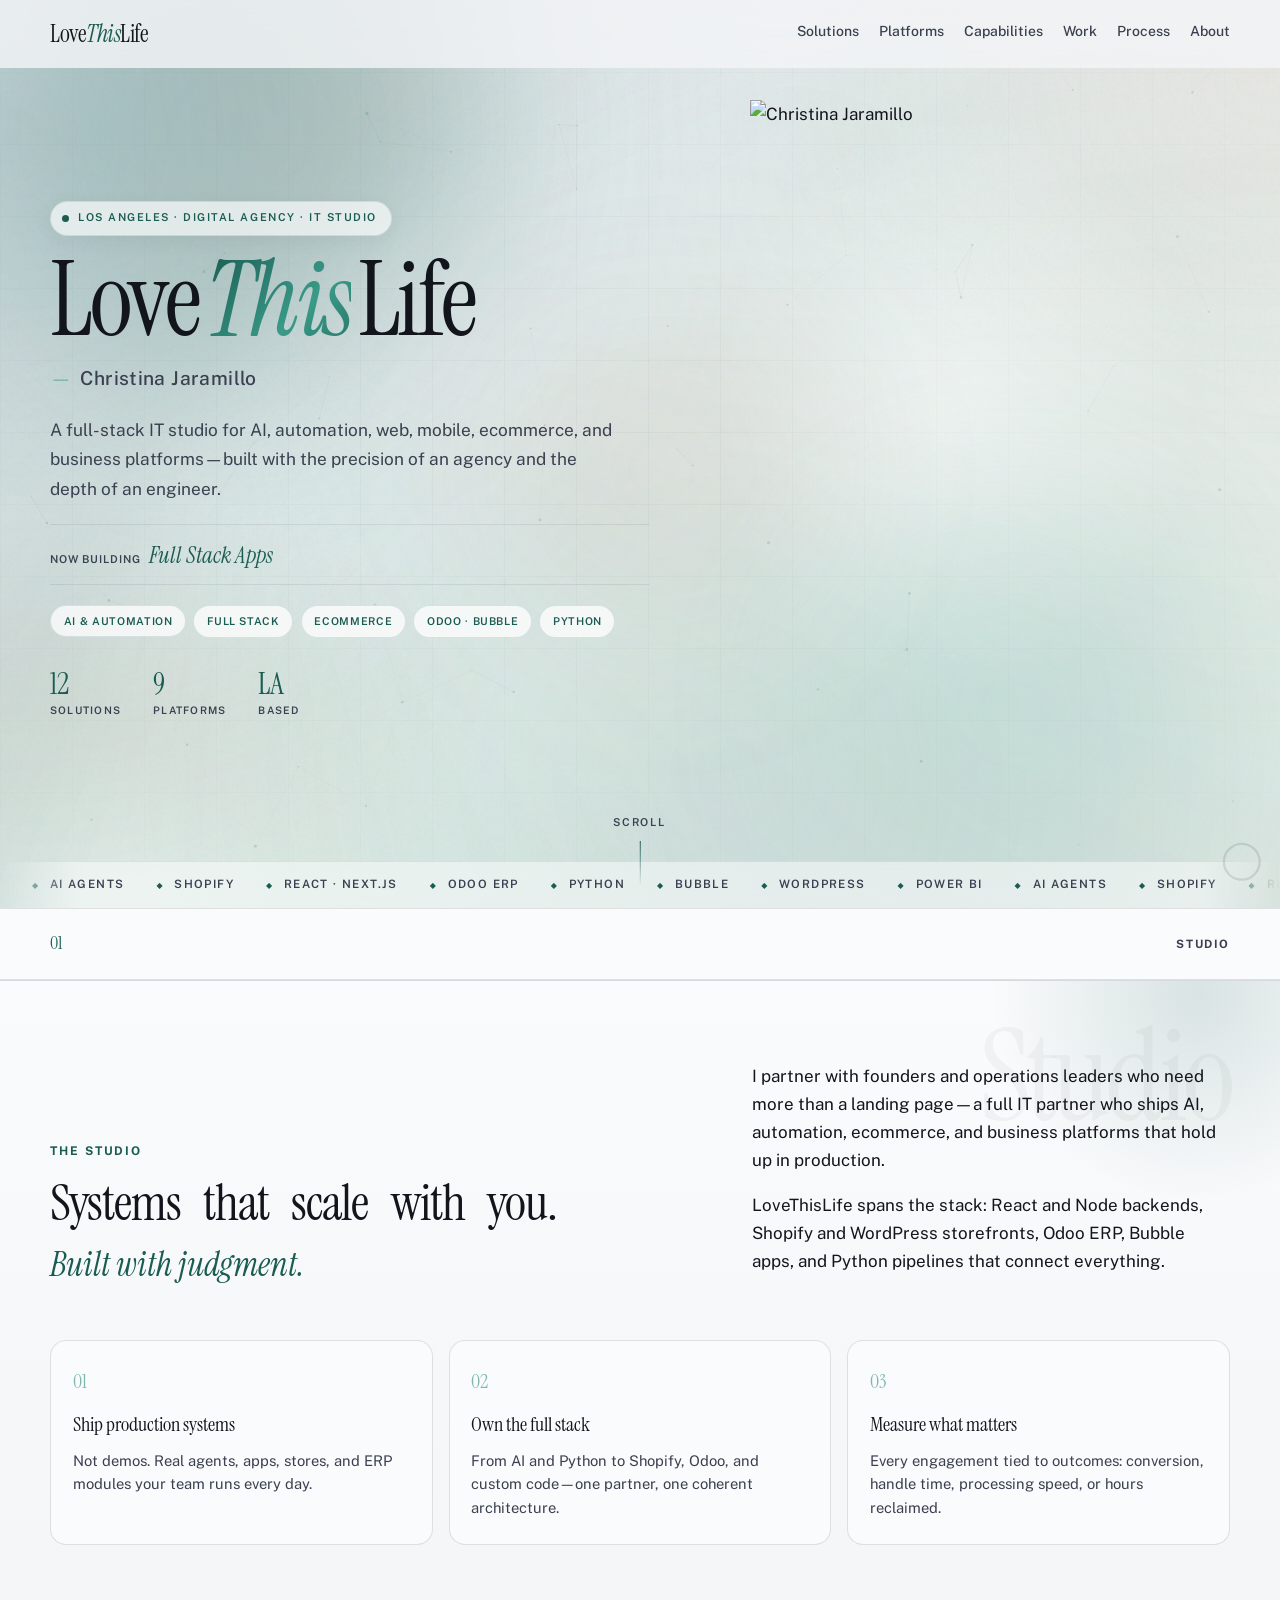
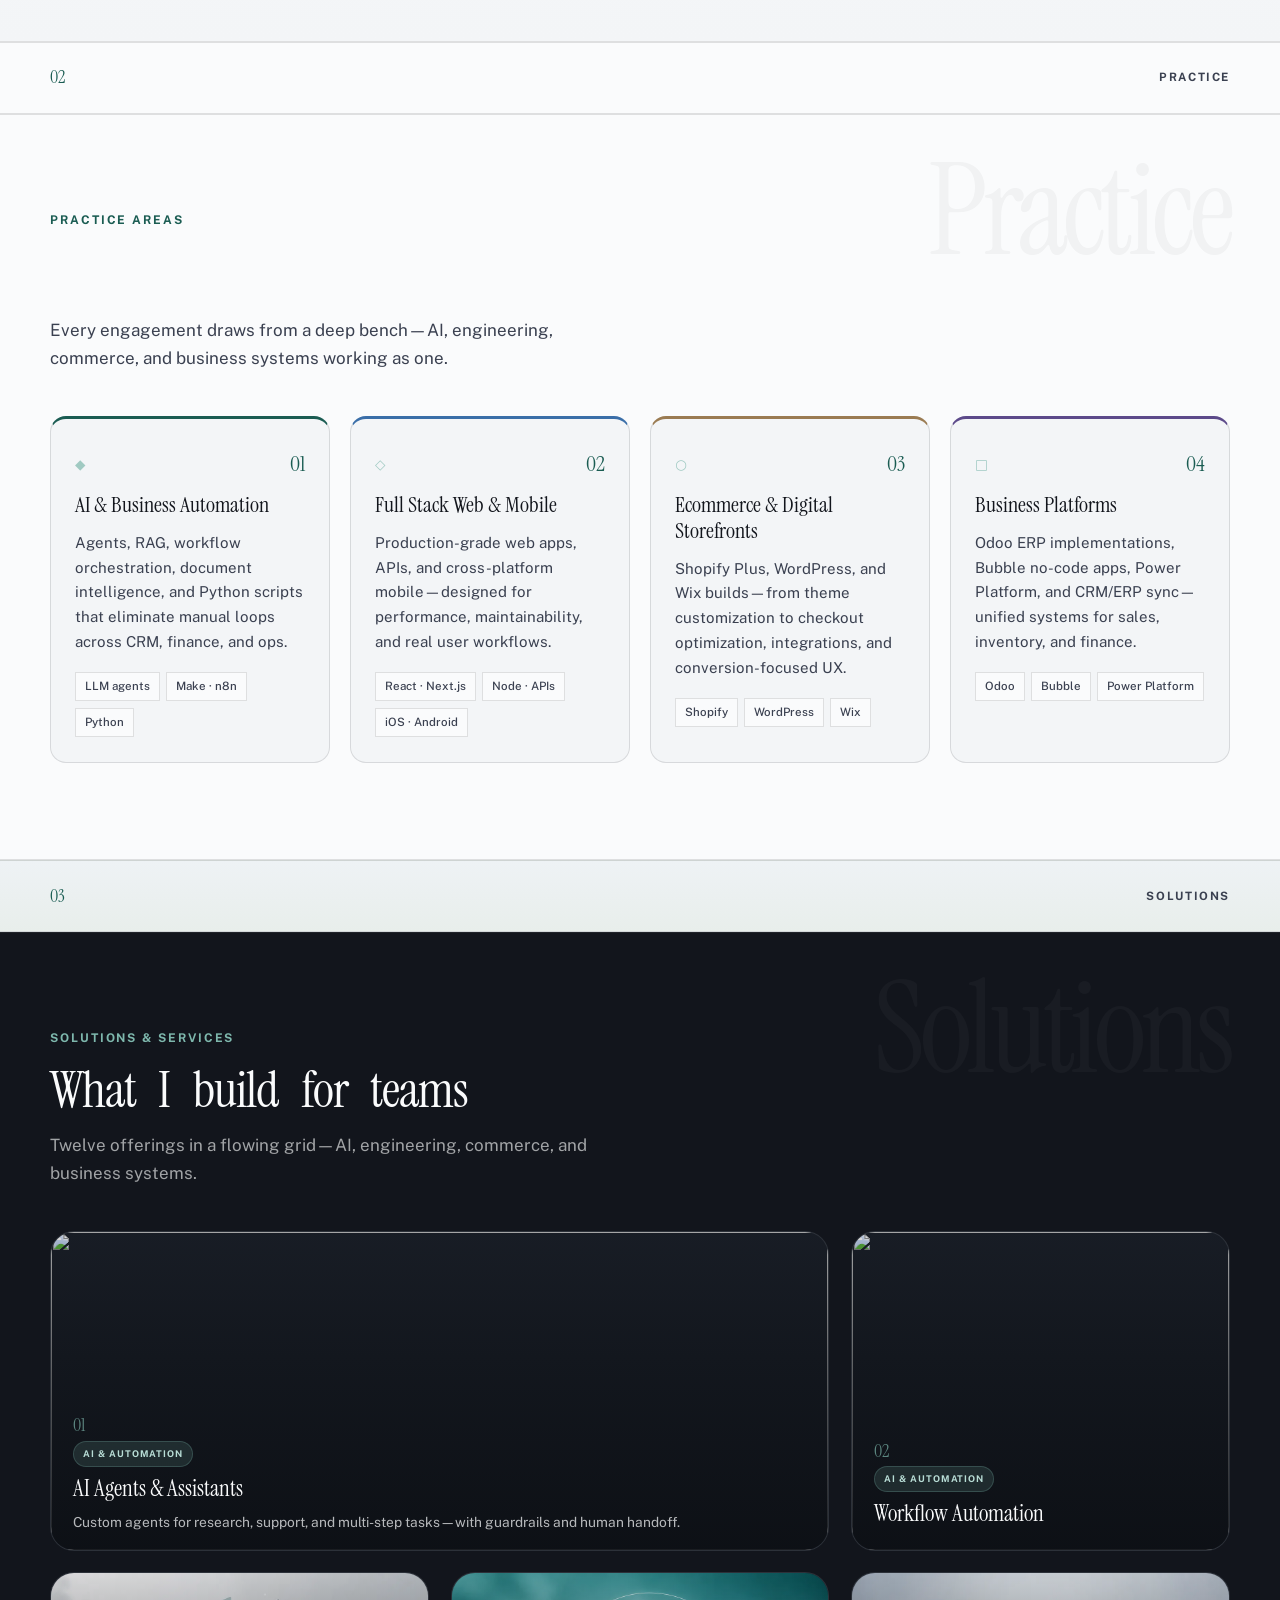
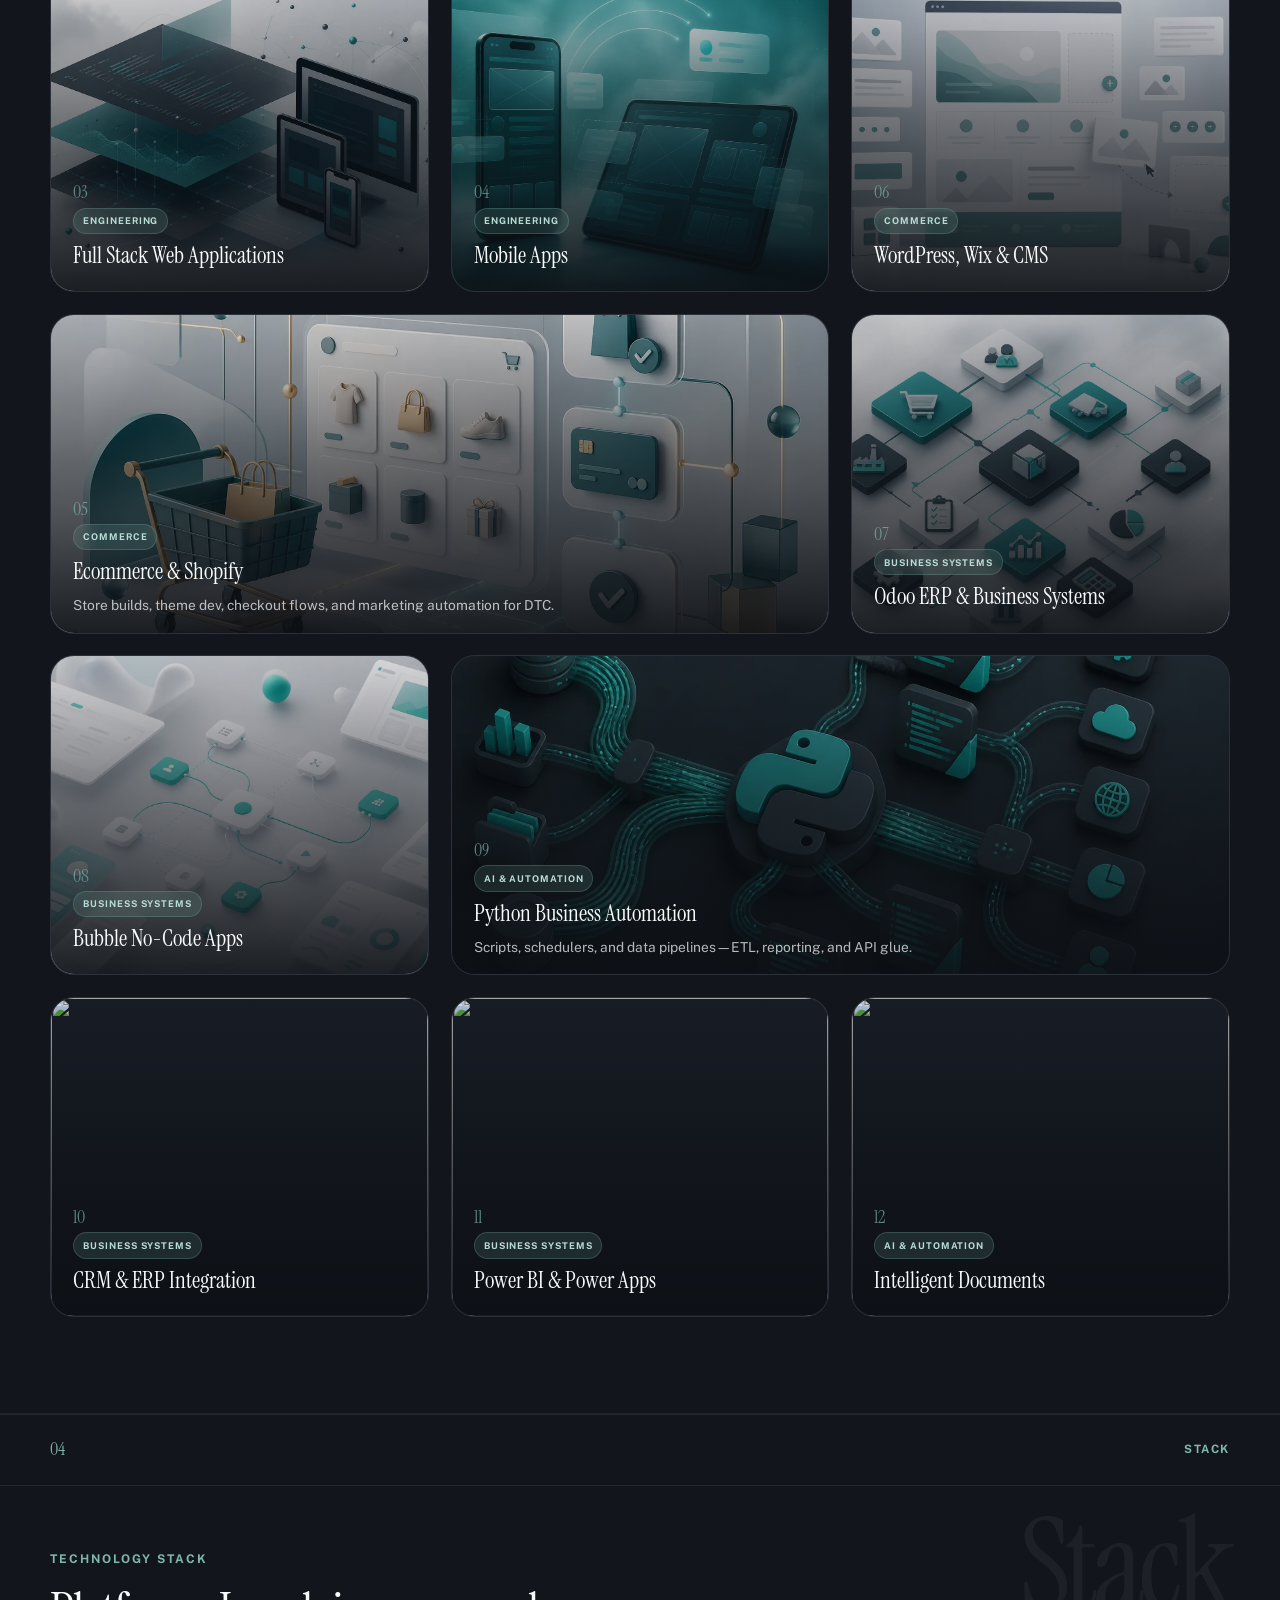
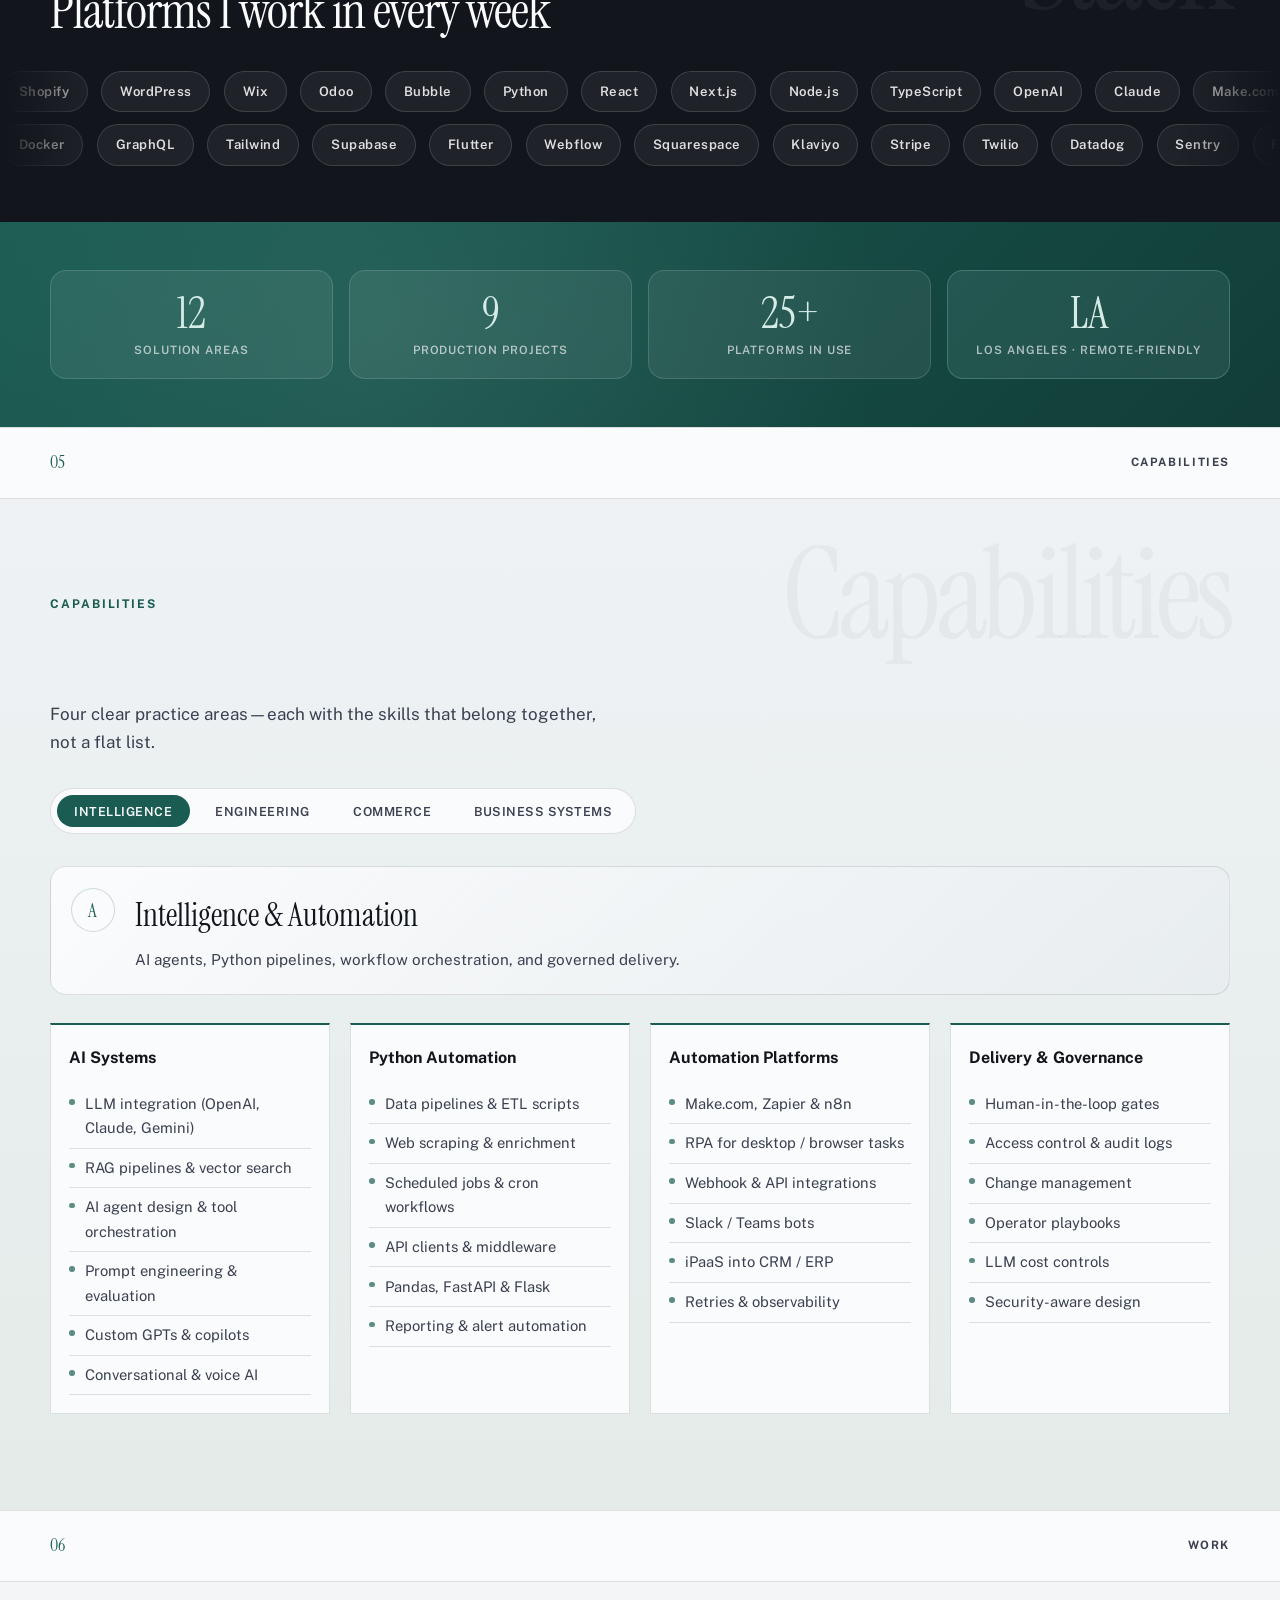
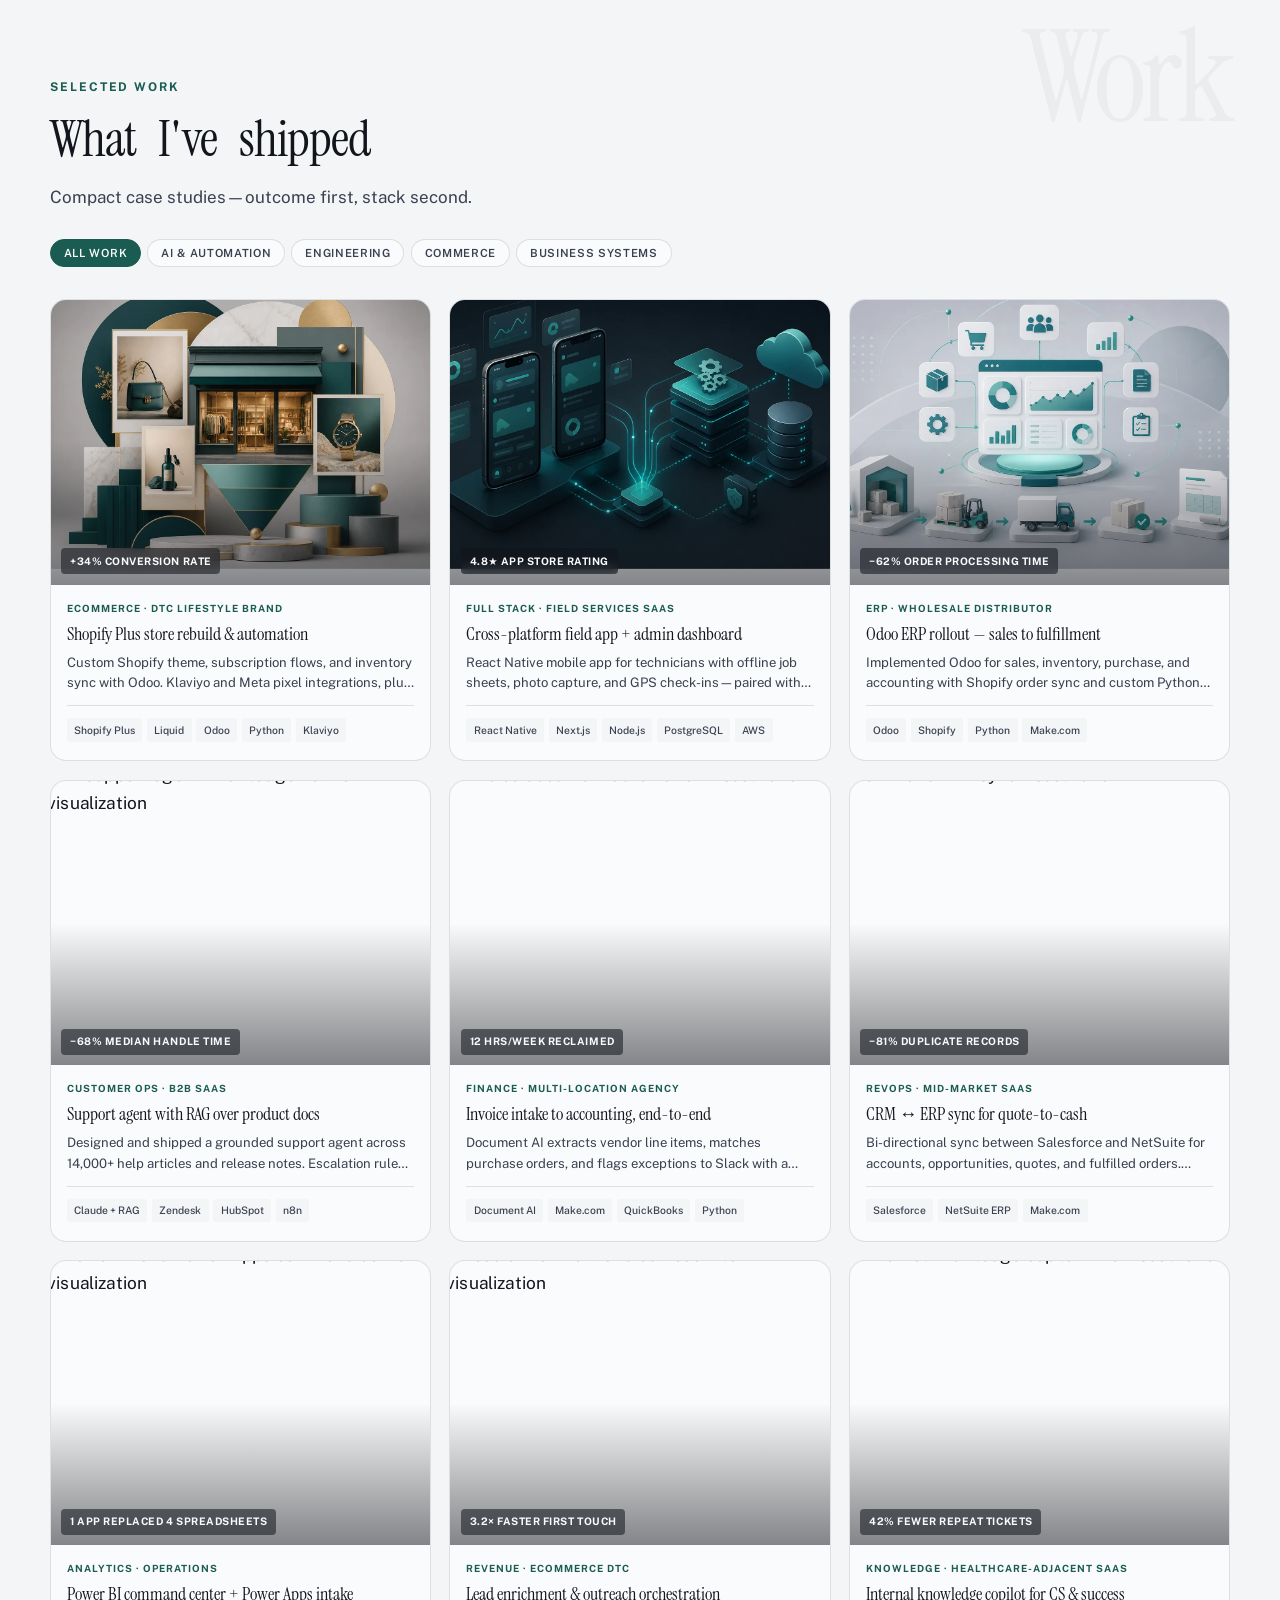
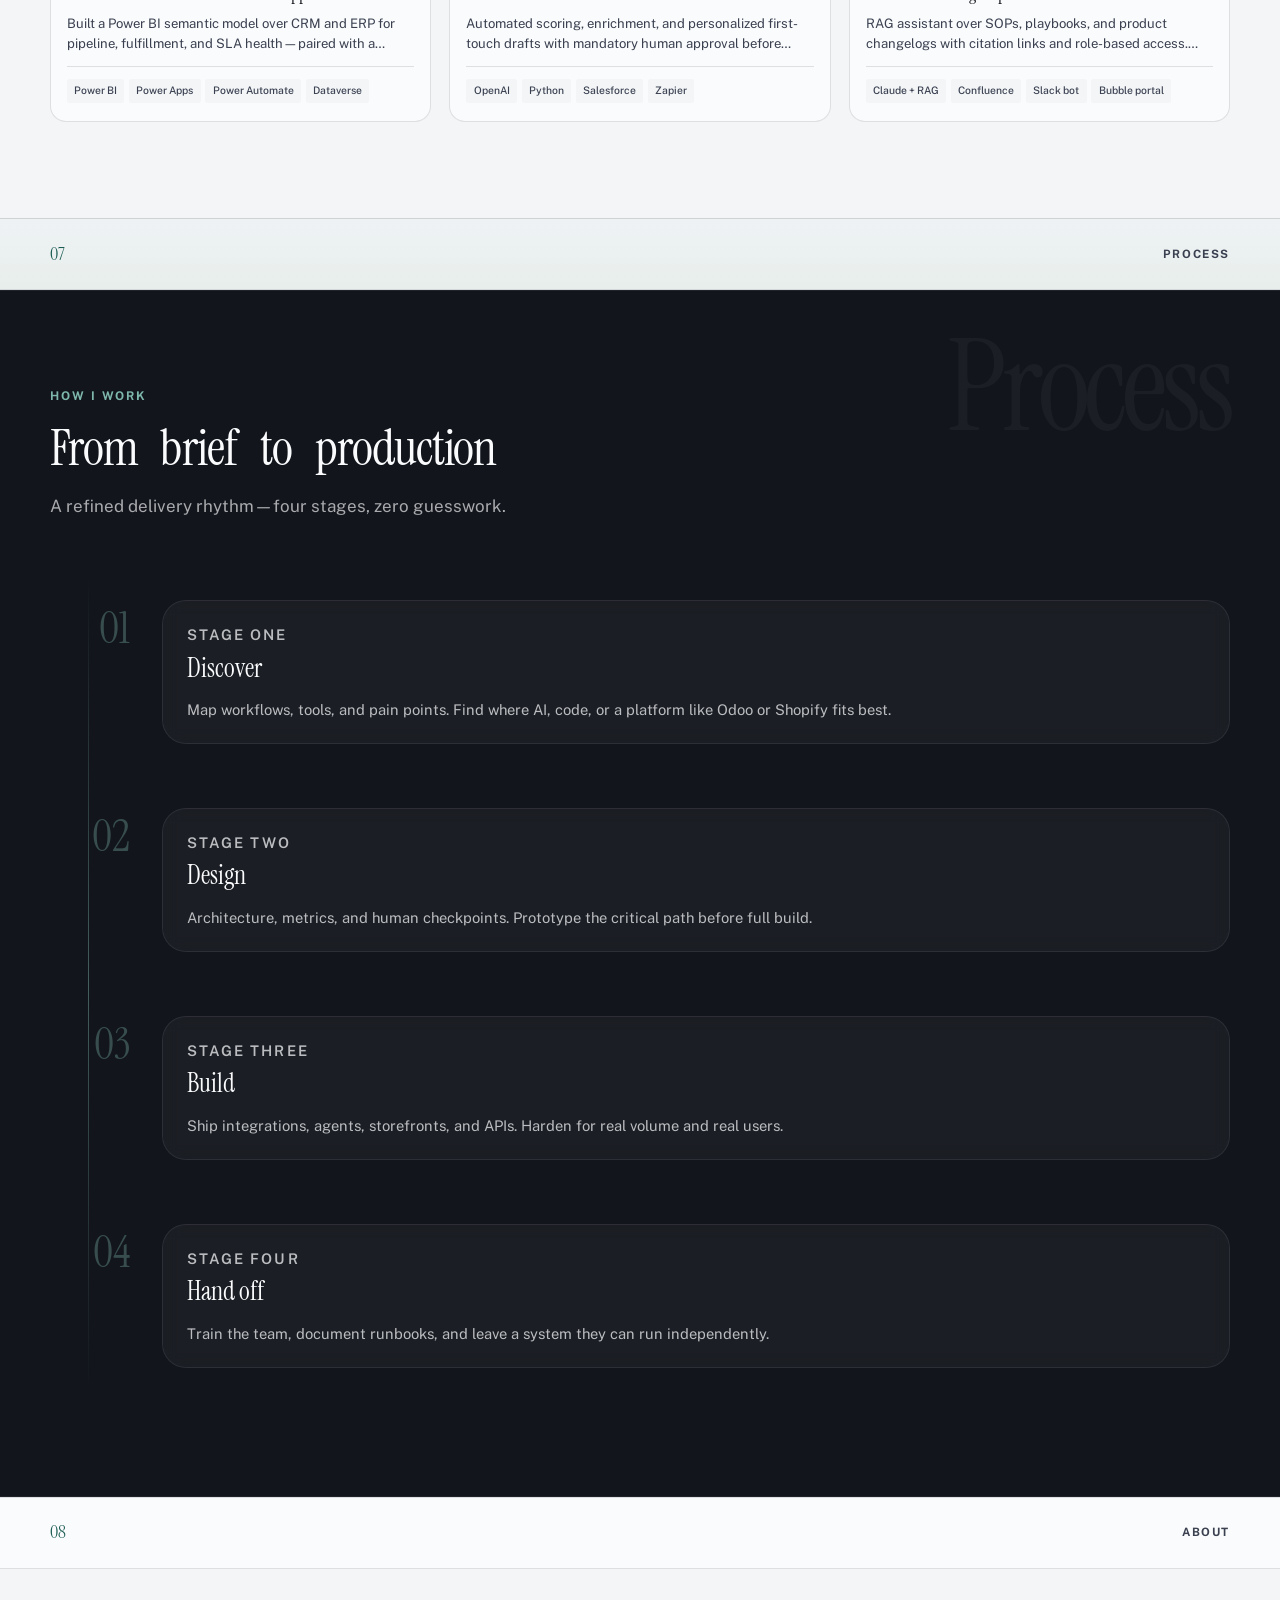
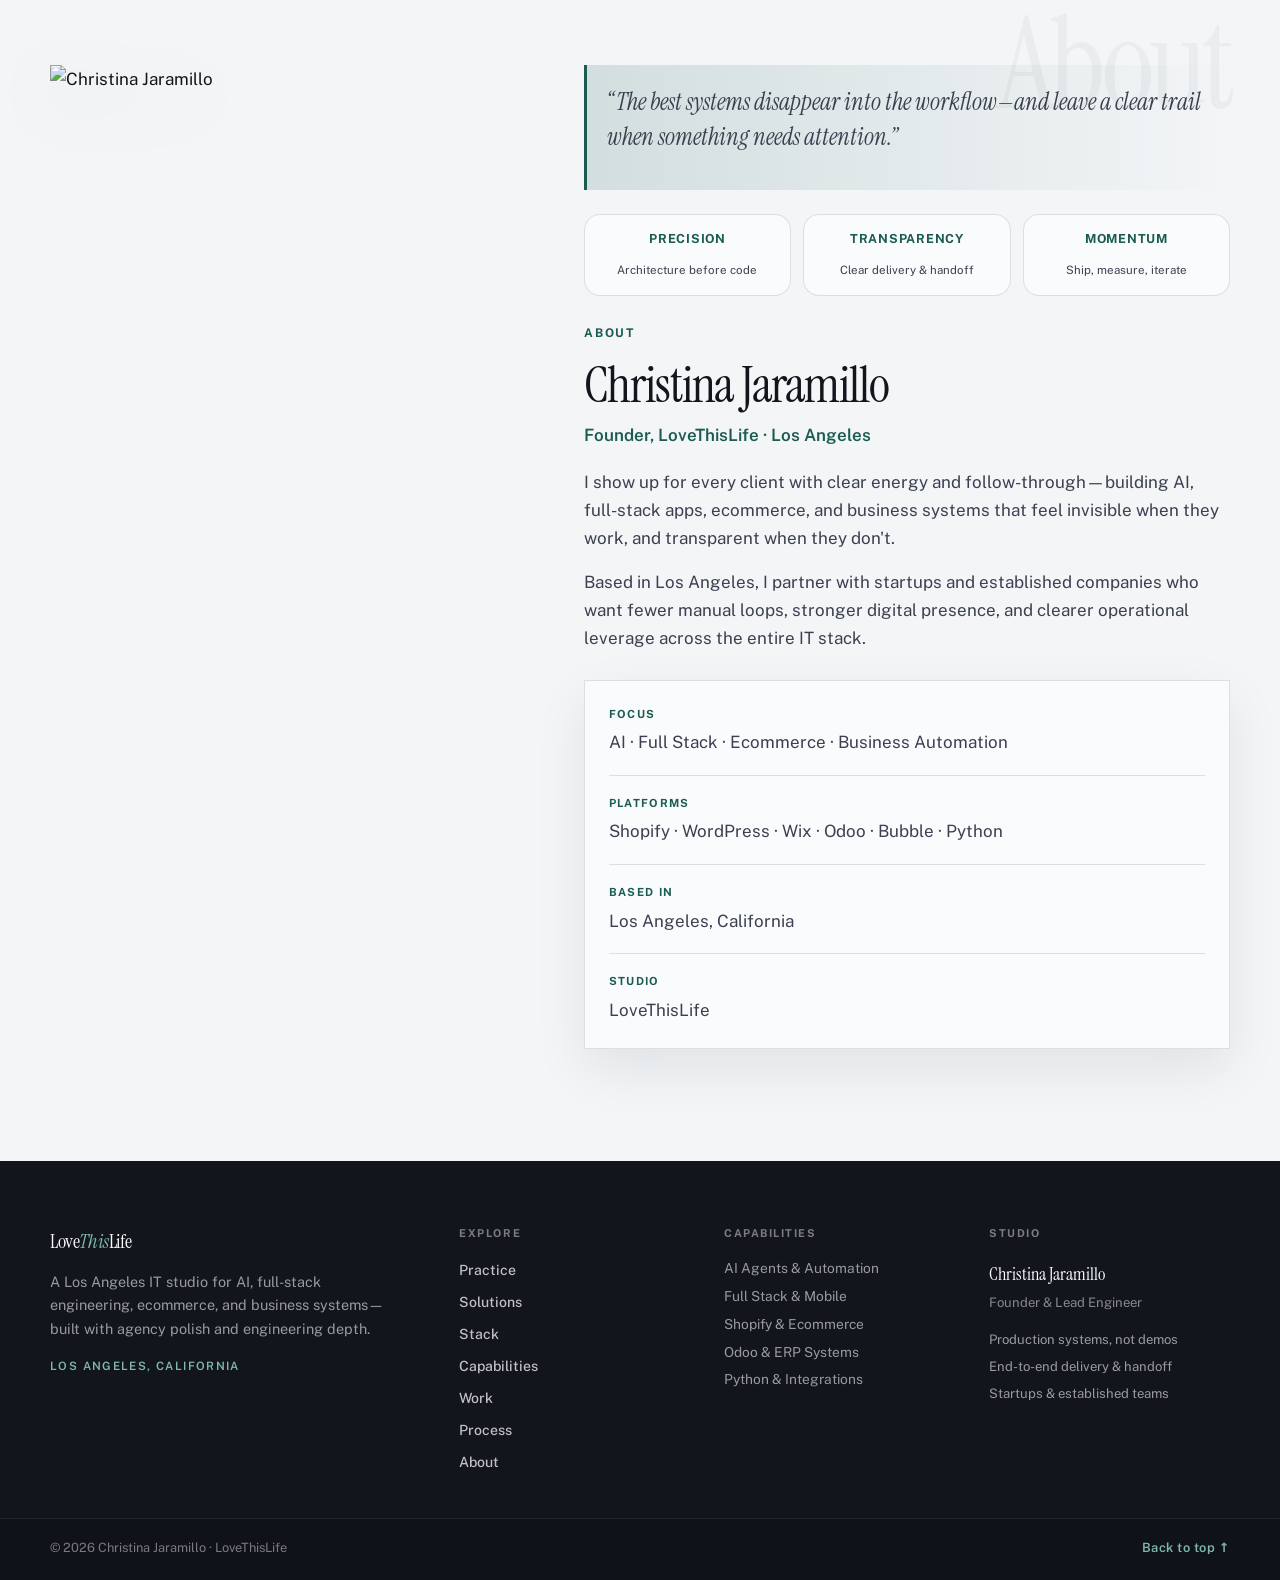
==== index.html @ 5c6ad7d7 "Expand LoveThisLife portfolio with full studio layout and polished sections. Redesign hero, solution" ====
<!DOCTYPE html>
<html lang="en">
<head>
  <meta charset="UTF-8" />
  <meta name="viewport" content="width=device-width, initial-scale=1.0" />
  <title>Christina Jaramillo — LoveThisLife | AI, Full Stack & Business Systems · Los Angeles</title>
  <meta name="description" content="Christina Jaramillo of LoveThisLife builds AI automation, full-stack web and mobile apps, ecommerce on Shopify, WordPress, Wix, Odoo ERP, Bubble, and Python business systems in Los Angeles." />
  <link rel="preconnect" href="https://fonts.googleapis.com" />
  <link rel="preconnect" href="https://fonts.gstatic.com" crossorigin />
  <link href="https://fonts.googleapis.com/css2?family=Instrument+Serif:ital@0;1&family=Public+Sans:ital,wght@0,300;0,400;0,500;0,600;0,700;1,400&display=swap" rel="stylesheet" />
  <link rel="icon" href="assets/favicon.svg" type="image/svg+xml" />
  <link rel="icon" href="assets/favicon.ico" sizes="any" />
  <link rel="icon" href="assets/favicon-32.webp" type="image/webp" sizes="32x32" />
  <link rel="apple-touch-icon" href="assets/apple-touch-icon.webp" />
  <link rel="stylesheet" href="styles.css" />
</head>
<body>
  <a class="skip-link" href="#main">Skip to content</a>
  <div class="progress" aria-hidden="true"><div class="progress__fill" id="progress-fill"></div></div>
  <div class="progress-radial" aria-hidden="true">
    <svg viewBox="0 0 36 36">
      <circle class="progress-radial__track" cx="18" cy="18" r="15.5" />
      <circle class="progress-radial__value" id="progress-radial" cx="18" cy="18" r="15.5" />
    </svg>
  </div>

  <header class="site-header" id="top">
    <div class="header-inner">
      <a class="logo" href="#top" aria-label="LoveThisLife home">
        <span class="logo-word">Love<span>This</span>Life</span>
      </a>
      <nav class="nav" aria-label="Primary">
        <a href="#solutions">Solutions</a>
        <a href="#platforms">Platforms</a>
        <a href="#skills">Capabilities</a>
        <a href="#experience">Work</a>
        <a href="#process">Process</a>
        <a href="#about">About</a>
      </nav>
      <button class="nav-toggle" type="button" aria-expanded="false" aria-controls="mobile-nav" aria-label="Open menu">
        <span></span><span></span>
      </button>
    </div>
    <nav class="mobile-nav" id="mobile-nav" hidden>
      <a href="#solutions">Solutions</a>
      <a href="#platforms">Platforms</a>
      <a href="#skills">Capabilities</a>
      <a href="#experience">Work</a>
      <a href="#process">Process</a>
      <a href="#about">About</a>
    </nav>
  </header>

  <main id="main">
    <section class="hero" id="hero">
      <canvas class="hero-canvas" id="hero-canvas" aria-hidden="true"></canvas>
      <div class="hero-bg" aria-hidden="true">
        <div class="hero-aurora"></div>
        <div class="hero-mesh"></div>
        <div class="hero-grid"></div>
        <div class="hero-spotlight"></div>
        <div class="hero-orb hero-orb--a"></div>
        <div class="hero-orb hero-orb--b"></div>
        <div class="hero-orb hero-orb--c"></div>
      </div>
      <div class="hero-layout">
        <div class="hero-copy">
          <p class="hero-location hero-anim" style="--d:0">
            <span class="hero-location__dot"></span>
            Los Angeles · Digital Agency · IT Studio
          </p>
          <h1 class="hero-brand hero-anim" style="--d:1" aria-label="LoveThisLife">
            <span class="hero-brand__word">Love</span><span class="hero-brand__word hero-brand__word--accent">This</span><span class="hero-brand__word">Life</span>
          </h1>
          <p class="hero-name hero-anim" style="--d:2">Christina Jaramillo</p>
          <p class="hero-lede hero-anim" style="--d:3">A full-stack IT studio for AI, automation, web, mobile, ecommerce, and business platforms—built with the precision of an agency and the depth of an engineer.</p>
          <p class="hero-cycle-wrap hero-anim" style="--d:4">
            <span class="hero-cycle-label">Now building</span>
            <span class="hero-cycle" id="hero-cycle" aria-live="polite">AI &amp; Automation</span>
          </p>
          <ul class="hero-chips hero-anim" style="--d:5" aria-label="Core practice areas">
            <li>AI &amp; Automation</li>
            <li>Full Stack</li>
            <li>Ecommerce</li>
            <li>Odoo · Bubble</li>
            <li>Python</li>
          </ul>
          <div class="hero-stats hero-anim" style="--d:6">
            <div><strong>12</strong><span>Solutions</span></div>
            <div><strong>9</strong><span>Platforms</span></div>
            <div><strong>LA</strong><span>Based</span></div>
          </div>
        </div>
        <figure class="hero-portrait hero-anim" style="--d:3" id="hero-portrait">
          <img src="assets/christina-jaramillo-portrait.webp?v=16" alt="Christina Jaramillo" width="800" height="1200" />
        </figure>
      </div>
      <div class="hero-ticker" aria-hidden="true">
        <div class="hero-ticker__track">
          <span>AI Agents</span><span>Shopify</span><span>React · Next.js</span><span>Odoo ERP</span><span>Python</span><span>Bubble</span><span>WordPress</span><span>Power BI</span>
          <span>AI Agents</span><span>Shopify</span><span>React · Next.js</span><span>Odoo ERP</span><span>Python</span><span>Bubble</span><span>WordPress</span><span>Power BI</span>
        </div>
      </div>
      <div class="hero-scroll" aria-hidden="true">
        <span>Scroll</span>
        <div class="hero-scroll__line"></div>
      </div>
    </section>

    <div class="part-divider" aria-hidden="true">
      <span class="part-divider__num">01</span>
      <span class="part-divider__line"></span>
      <span class="part-divider__label">Studio</span>
    </div>

    <section class="intro section part-block" data-part="studio">
      <div class="container">
        <div class="intro-grid">
          <div class="intro-head reveal">
            <p class="eyebrow">The studio</p>
            <h2 class="section-title kinetic reveal" data-kinetic>Systems that scale with you.</h2>
            <p class="intro-sub">Built with judgment.</p>
          </div>
          <div class="intro-copy reveal">
            <p>I partner with founders and operations leaders who need more than a landing page—a full IT partner who ships AI, automation, ecommerce, and business platforms that hold up in production.</p>
            <p>LoveThisLife spans the stack: React and Node backends, Shopify and WordPress storefronts, Odoo ERP, Bubble apps, and Python pipelines that connect everything.</p>
          </div>
        </div>
        <div class="intro-manifesto">
          <article class="manifesto-card reveal">
            <span class="manifesto-card__num">01</span>
            <h3>Ship production systems</h3>
            <p>Not demos. Real agents, apps, stores, and ERP modules your team runs every day.</p>
          </article>
          <article class="manifesto-card reveal">
            <span class="manifesto-card__num">02</span>
            <h3>Own the full stack</h3>
            <p>From AI and Python to Shopify, Odoo, and custom code—one partner, one coherent architecture.</p>
          </article>
          <article class="manifesto-card reveal">
            <span class="manifesto-card__num">03</span>
            <h3>Measure what matters</h3>
            <p>Every engagement tied to outcomes: conversion, handle time, processing speed, or hours reclaimed.</p>
          </article>
        </div>
      </div>
    </section>

    <div class="part-divider" aria-hidden="true">
      <span class="part-divider__num">02</span>
      <span class="part-divider__line"></span>
      <span class="part-divider__label">Practice</span>
    </div>

    <section class="section pillars part-block" id="pillars" data-part="practice">
      <div class="container">
        <p class="eyebrow reveal">Practice areas</p>
        <h2 class="section-title reveal">Four pillars. One studio.</h2>
        <p class="section-lede reveal">Every engagement draws from a deep bench—AI, engineering, commerce, and business systems working as one.</p>
        <div class="pillars-grid">
          <article class="pillar reveal" data-pillar="ai">
            <div class="pillar__top">
              <span class="pillar__icon" aria-hidden="true">◆</span>
              <span class="pillar__num">01</span>
            </div>
            <h3>AI &amp; Business Automation</h3>
            <p>Agents, RAG, workflow orchestration, document intelligence, and Python scripts that eliminate manual loops across CRM, finance, and ops.</p>
            <ul class="pillar__tags"><li>LLM agents</li><li>Make · n8n</li><li>Python</li></ul>
          </article>
          <article class="pillar reveal" data-pillar="eng">
            <div class="pillar__top">
              <span class="pillar__icon" aria-hidden="true">◇</span>
              <span class="pillar__num">02</span>
            </div>
            <h3>Full Stack Web &amp; Mobile</h3>
            <p>Production-grade web apps, APIs, and cross-platform mobile—designed for performance, maintainability, and real user workflows.</p>
            <ul class="pillar__tags"><li>React · Next.js</li><li>Node · APIs</li><li>iOS · Android</li></ul>
          </article>
          <article class="pillar reveal" data-pillar="commerce">
            <div class="pillar__top">
              <span class="pillar__icon" aria-hidden="true">○</span>
              <span class="pillar__num">03</span>
            </div>
            <h3>Ecommerce &amp; Digital Storefronts</h3>
            <p>Shopify Plus, WordPress, and Wix builds—from theme customization to checkout optimization, integrations, and conversion-focused UX.</p>
            <ul class="pillar__tags"><li>Shopify</li><li>WordPress</li><li>Wix</li></ul>
          </article>
          <article class="pillar reveal" data-pillar="systems">
            <div class="pillar__top">
              <span class="pillar__icon" aria-hidden="true">□</span>
              <span class="pillar__num">04</span>
            </div>
            <h3>Business Platforms</h3>
            <p>Odoo ERP implementations, Bubble no-code apps, Power Platform, and CRM/ERP sync—unified systems for sales, inventory, and finance.</p>
            <ul class="pillar__tags"><li>Odoo</li><li>Bubble</li><li>Power Platform</li></ul>
          </article>
        </div>
      </div>
    </section>

    <div class="part-divider part-divider--dark" aria-hidden="true">
      <span class="part-divider__num">03</span>
      <span class="part-divider__line"></span>
      <span class="part-divider__label">Solutions</span>
    </div>

    <section class="section solutions part-block" id="solutions" data-part="solutions" aria-labelledby="solutions-heading">
      <div class="container">
        <div class="solutions-intro reveal">
          <p class="eyebrow">Solutions &amp; services</p>
          <h2 id="solutions-heading" class="section-title kinetic" data-kinetic>What I build for teams</h2>
          <p class="section-lede">Twelve offerings in a flowing grid—AI, engineering, commerce, and business systems.</p>
        </div>

        <div class="solutions-flow">
          <article class="solution-card reveal solution-card--wide" data-category="intelligence">
            <figure class="solution-card__media"><img src="assets/solution-ai-agents.webp" alt="" loading="lazy" /></figure>
            <div class="solution-card__panel">
              <span class="solution-card__num">01</span>
              <span class="solution-card__tag">AI &amp; Automation</span>
              <h3>AI Agents &amp; Assistants</h3>
              <p>Custom agents for research, support, and multi-step tasks—with guardrails and human handoff.</p>
            </div>
          </article>
          <article class="solution-card reveal" data-category="intelligence">
            <figure class="solution-card__media"><img src="assets/solution-workflow.webp" alt="" loading="lazy" /></figure>
            <div class="solution-card__panel">
              <span class="solution-card__num">02</span>
              <span class="solution-card__tag">AI &amp; Automation</span>
              <h3>Workflow Automation</h3>
              <p>Orchestration across CRM, ERP, email, and ops—approvals without chasing.</p>
            </div>
          </article>
          <article class="solution-card reveal" data-category="engineering">
            <figure class="solution-card__media"><img src="assets/solution-fullstack.webp" alt="" loading="lazy" /></figure>
            <div class="solution-card__panel">
              <span class="solution-card__num">03</span>
              <span class="solution-card__tag">Engineering</span>
              <h3>Full Stack Web Applications</h3>
              <p>React, Next.js, Node, and APIs—deployed and monitored for production.</p>
            </div>
          </article>
          <article class="solution-card reveal" data-category="engineering">
            <figure class="solution-card__media"><img src="assets/solution-mobile.webp" alt="" loading="lazy" /></figure>
            <div class="solution-card__panel">
              <span class="solution-card__num">04</span>
              <span class="solution-card__tag">Engineering</span>
              <h3>Mobile Apps</h3>
              <p>Cross-platform mobile with push notifications, offline sync, and polished UX.</p>
            </div>
          </article>
          <article class="solution-card reveal solution-card--wide" data-category="commerce">
            <figure class="solution-card__media"><img src="assets/solution-ecommerce.webp" alt="" loading="lazy" /></figure>
            <div class="solution-card__panel">
              <span class="solution-card__num">05</span>
              <span class="solution-card__tag">Commerce</span>
              <h3>Ecommerce &amp; Shopify</h3>
              <p>Store builds, theme dev, checkout flows, and marketing automation for DTC.</p>
            </div>
          </article>
          <article class="solution-card reveal" data-category="commerce">
            <figure class="solution-card__media"><img src="assets/solution-cms.webp" alt="" loading="lazy" /></figure>
            <div class="solution-card__panel">
              <span class="solution-card__num">06</span>
              <span class="solution-card__tag">Commerce</span>
              <h3>WordPress, Wix &amp; CMS</h3>
              <p>Custom themes, SEO-ready sites, and headless CMS for content teams.</p>
            </div>
          </article>
          <article class="solution-card reveal" data-category="systems">
            <figure class="solution-card__media"><img src="assets/solution-odoo.webp" alt="" loading="lazy" /></figure>
            <div class="solution-card__panel">
              <span class="solution-card__num">07</span>
              <span class="solution-card__tag">Business Systems</span>
              <h3>Odoo ERP &amp; Business Systems</h3>
              <p>Sales, inventory, accounting—configured, integrated, and adopted by teams.</p>
            </div>
          </article>
          <article class="solution-card reveal" data-category="systems">
            <figure class="solution-card__media"><img src="assets/solution-bubble.webp" alt="" loading="lazy" /></figure>
            <div class="solution-card__panel">
              <span class="solution-card__num">08</span>
              <span class="solution-card__tag">Business Systems</span>
              <h3>Bubble No-Code Apps</h3>
              <p>Rapid MVPs and internal tools—workflows, permissions, and API connections.</p>
            </div>
          </article>
          <article class="solution-card reveal solution-card--wide" data-category="intelligence">
            <figure class="solution-card__media"><img src="assets/solution-python.webp" alt="" loading="lazy" /></figure>
            <div class="solution-card__panel">
              <span class="solution-card__num">09</span>
              <span class="solution-card__tag">AI &amp; Automation</span>
              <h3>Python Business Automation</h3>
              <p>Scripts, schedulers, and data pipelines—ETL, reporting, and API glue.</p>
            </div>
          </article>
          <article class="solution-card reveal" data-category="systems">
            <figure class="solution-card__media"><img src="assets/solution-crm-erp.webp" alt="" loading="lazy" /></figure>
            <div class="solution-card__panel">
              <span class="solution-card__num">10</span>
              <span class="solution-card__tag">Business Systems</span>
              <h3>CRM &amp; ERP Integration</h3>
              <p>Salesforce, HubSpot, NetSuite, Dynamics—one story across systems.</p>
            </div>
          </article>
          <article class="solution-card reveal" data-category="systems">
            <figure class="solution-card__media"><img src="assets/solution-power-platform.webp" alt="" loading="lazy" /></figure>
            <div class="solution-card__panel">
              <span class="solution-card__num">11</span>
              <span class="solution-card__tag">Business Systems</span>
              <h3>Power BI &amp; Power Apps</h3>
              <p>Dashboards and low-code apps wired to CRM, ERP, and Dataverse.</p>
            </div>
          </article>
          <article class="solution-card reveal" data-category="intelligence">
            <figure class="solution-card__media"><img src="assets/solution-documents.webp" alt="" loading="lazy" /></figure>
            <div class="solution-card__panel">
              <span class="solution-card__num">12</span>
              <span class="solution-card__tag">AI &amp; Automation</span>
              <h3>Intelligent Documents</h3>
              <p>Extract, classify, and route invoices and contracts into your systems.</p>
            </div>
          </article>
        </div>
      </div>
    </section>

    <div class="part-divider part-divider--ink" aria-hidden="true">
      <span class="part-divider__num">04</span>
      <span class="part-divider__line"></span>
      <span class="part-divider__label">Stack</span>
    </div>

    <section class="platforms part-block" id="platforms" data-part="stack" aria-labelledby="platforms-heading">
      <div class="container platforms-head reveal">
        <p class="eyebrow">Technology stack</p>
        <h2 id="platforms-heading" class="section-title">Platforms I work in every week</h2>
      </div>
      <div class="platforms-wrap">
        <div class="platforms-marquee" aria-hidden="true">
        <div class="platforms-track">
          <span>Shopify</span><span>WordPress</span><span>Wix</span><span>Odoo</span><span>Bubble</span>
          <span>Python</span><span>React</span><span>Next.js</span><span>Node.js</span><span>TypeScript</span>
          <span>OpenAI</span><span>Claude</span><span>Make.com</span><span>n8n</span><span>Zapier</span>
          <span>Salesforce</span><span>HubSpot</span><span>Power BI</span><span>Power Apps</span><span>NetSuite</span>
          <span>PostgreSQL</span><span>Firebase</span><span>Stripe</span><span>Vercel</span><span>AWS</span>
        </div>
        <div class="platforms-track" aria-hidden="true">
          <span>Shopify</span><span>WordPress</span><span>Wix</span><span>Odoo</span><span>Bubble</span>
          <span>Python</span><span>React</span><span>Next.js</span><span>Node.js</span><span>TypeScript</span>
          <span>OpenAI</span><span>Claude</span><span>Make.com</span><span>n8n</span><span>Zapier</span>
          <span>Salesforce</span><span>HubSpot</span><span>Power BI</span><span>Power Apps</span><span>NetSuite</span>
          <span>PostgreSQL</span><span>Firebase</span><span>Stripe</span><span>Vercel</span><span>AWS</span>
        </div>
        </div>
      </div>
      <div class="platforms-wrap platforms-wrap--reverse" aria-hidden="true">
        <div class="platforms-marquee platforms-marquee--reverse">
          <div class="platforms-track">
            <span>Docker</span><span>GraphQL</span><span>Tailwind</span><span>Supabase</span><span>Flutter</span>
            <span>Webflow</span><span>Squarespace</span><span>Klaviyo</span><span>Stripe</span><span>Twilio</span>
            <span>Datadog</span><span>Sentry</span><span>Figma</span><span>Notion</span><span>Airtable</span>
          </div>
          <div class="platforms-track">
            <span>Docker</span><span>GraphQL</span><span>Tailwind</span><span>Supabase</span><span>Flutter</span>
            <span>Webflow</span><span>Squarespace</span><span>Klaviyo</span><span>Stripe</span><span>Twilio</span>
            <span>Datadog</span><span>Sentry</span><span>Figma</span><span>Notion</span><span>Airtable</span>
          </div>
        </div>
      </div>
    </section>

    <section class="stats-band" aria-label="Studio metrics">
      <div class="container stats-grid">
        <div class="stat reveal">
          <div class="stat__card">
            <p class="stat__value"><span data-count="12">12</span></p>
            <p class="stat__label">Solution areas</p>
          </div>
        </div>
        <div class="stat reveal">
          <div class="stat__card">
            <p class="stat__value"><span data-count="9">9</span></p>
            <p class="stat__label">Production projects</p>
          </div>
        </div>
        <div class="stat reveal">
          <div class="stat__card">
            <p class="stat__value"><span data-count="25" data-suffix="+">25+</span></p>
            <p class="stat__label">Platforms in use</p>
          </div>
        </div>
        <div class="stat reveal">
          <div class="stat__card stat__card--accent">
            <p class="stat__value">LA</p>
            <p class="stat__label">Los Angeles · remote-friendly</p>
          </div>
        </div>
      </div>
    </section>

    <div class="part-divider" aria-hidden="true">
      <span class="part-divider__num">05</span>
      <span class="part-divider__line"></span>
      <span class="part-divider__label">Capabilities</span>
    </div>

    <section class="section skills part-block" id="skills" data-part="capabilities">
      <div class="container">
        <p class="eyebrow reveal">Capabilities</p>
        <h2 class="section-title reveal">Skills organized by domain</h2>
        <p class="section-lede reveal">Four clear practice areas—each with the skills that belong together, not a flat list.</p>

        <nav class="skill-nav reveal" aria-label="Skill domains">
          <button type="button" class="skill-nav__btn is-active" data-target="intelligence">Intelligence</button>
          <button type="button" class="skill-nav__btn" data-target="engineering">Engineering</button>
          <button type="button" class="skill-nav__btn" data-target="commerce">Commerce</button>
          <button type="button" class="skill-nav__btn" data-target="systems">Business Systems</button>
        </nav>

        <div class="skills-domains">
          <article class="skill-domain reveal is-active" id="domain-intelligence" data-domain="intelligence">
            <header class="skill-domain__head">
              <span class="skill-domain__badge">A</span>
              <div>
                <h3>Intelligence &amp; Automation</h3>
                <p>AI agents, Python pipelines, workflow orchestration, and governed delivery.</p>
              </div>
            </header>
            <div class="skills-grid">
              <div class="skill-group"><h4>AI Systems</h4><ul><li>LLM integration (OpenAI, Claude, Gemini)</li><li>RAG pipelines &amp; vector search</li><li>AI agent design &amp; tool orchestration</li><li>Prompt engineering &amp; evaluation</li><li>Custom GPTs &amp; copilots</li><li>Conversational &amp; voice AI</li></ul></div>
              <div class="skill-group"><h4>Python Automation</h4><ul><li>Data pipelines &amp; ETL scripts</li><li>Web scraping &amp; enrichment</li><li>Scheduled jobs &amp; cron workflows</li><li>API clients &amp; middleware</li><li>Pandas, FastAPI &amp; Flask</li><li>Reporting &amp; alert automation</li></ul></div>
              <div class="skill-group"><h4>Automation Platforms</h4><ul><li>Make.com, Zapier &amp; n8n</li><li>RPA for desktop / browser tasks</li><li>Webhook &amp; API integrations</li><li>Slack / Teams bots</li><li>iPaaS into CRM / ERP</li><li>Retries &amp; observability</li></ul></div>
              <div class="skill-group"><h4>Delivery &amp; Governance</h4><ul><li>Human-in-the-loop gates</li><li>Access control &amp; audit logs</li><li>Change management</li><li>Operator playbooks</li><li>LLM cost controls</li><li>Security-aware design</li></ul></div>
            </div>
          </article>

          <article class="skill-domain reveal" id="domain-engineering" data-domain="engineering">
            <header class="skill-domain__head">
              <span class="skill-domain__badge">B</span>
              <div>
                <h3>Engineering &amp; Product</h3>
                <p>Full-stack web, APIs, and mobile apps built for production scale.</p>
              </div>
            </header>
            <div class="skills-grid">
              <div class="skill-group"><h4>Full Stack Web</h4><ul><li>React, Next.js &amp; TypeScript</li><li>Node.js, Express &amp; REST APIs</li><li>GraphQL &amp; tRPC integrations</li><li>PostgreSQL, MongoDB &amp; Redis</li><li>Auth, RBAC &amp; session design</li><li>Vercel, AWS &amp; CI/CD pipelines</li></ul></div>
              <div class="skill-group"><h4>Mobile Development</h4><ul><li>React Native &amp; Expo</li><li>Progressive web apps (PWA)</li><li>Push notifications &amp; deep links</li><li>Offline-first data sync</li><li>App Store &amp; Play Store delivery</li><li>Mobile API design</li></ul></div>
            </div>
          </article>

          <article class="skill-domain reveal" id="domain-commerce" data-domain="commerce">
            <header class="skill-domain__head">
              <span class="skill-domain__badge">C</span>
              <div>
                <h3>Commerce &amp; Digital Presence</h3>
                <p>Storefronts, CMS sites, and conversion-focused digital experiences.</p>
              </div>
            </header>
            <div class="skills-grid">
              <div class="skill-group"><h4>Ecommerce</h4><ul><li>Shopify &amp; Shopify Plus</li><li>Theme dev &amp; Liquid customization</li><li>Checkout &amp; conversion optimization</li><li>Inventory &amp; fulfillment sync</li><li>Klaviyo, Meta &amp; ad integrations</li><li>Stripe &amp; payment flows</li></ul></div>
              <div class="skill-group"><h4>WordPress, Wix &amp; CMS</h4><ul><li>Custom WordPress themes &amp; plugins</li><li>Wix Velo &amp; advanced layouts</li><li>Headless CMS (Contentful, Sanity)</li><li>SEO, performance &amp; accessibility</li><li>Membership &amp; booking sites</li><li>Migration &amp; hosting setup</li></ul></div>
            </div>
          </article>

          <article class="skill-domain reveal" id="domain-systems" data-domain="systems">
            <header class="skill-domain__head">
              <span class="skill-domain__badge">D</span>
              <div>
                <h3>Business Systems &amp; Ops</h3>
                <p>ERP, CRM, no-code, and analytics platforms that run the business.</p>
              </div>
            </header>
            <div class="skills-grid">
              <div class="skill-group"><h4>Odoo &amp; ERP</h4><ul><li>Odoo sales, inventory &amp; accounting</li><li>Manufacturing &amp; purchase modules</li><li>Custom Odoo modules &amp; workflows</li><li>NetSuite &amp; SAP integration patterns</li><li>Order-to-cash automation</li><li>Master data hygiene</li></ul></div>
              <div class="skill-group"><h4>Bubble &amp; No-Code</h4><ul><li>Bubble app architecture</li><li>Workflow &amp; permission design</li><li>API connector &amp; webhook setup</li><li>Rapid MVP delivery</li><li>Internal tools &amp; portals</li><li>Scale &amp; performance tuning</li></ul></div>
              <div class="skill-group"><h4>CRM &amp; RevOps</h4><ul><li>Salesforce &amp; HubSpot automation</li><li>Dynamics 365 sales &amp; service</li><li>Lead scoring &amp; enrichment</li><li>Quote-to-cash workflows</li><li>Marketing lifecycle automation</li><li>Pipeline analytics</li></ul></div>
              <div class="skill-group"><h4>Microsoft Power Platform</h4><ul><li>Power BI dashboards &amp; models</li><li>Power Apps canvas &amp; model-driven</li><li>Power Automate flows</li><li>Dataverse modeling &amp; security</li><li>Embedded analytics</li><li>AI visuals &amp; alerts</li></ul></div>
            </div>
          </article>
        </div>
      </div>
    </section>

    <div class="part-divider" aria-hidden="true">
      <span class="part-divider__num">06</span>
      <span class="part-divider__line"></span>
      <span class="part-divider__label">Work</span>
    </div>

    <section class="section work part-block" id="experience" data-part="work">
      <div class="container">
        <p class="eyebrow reveal">Selected work</p>
        <h2 class="section-title kinetic reveal" data-kinetic>What I've shipped</h2>
        <p class="section-lede reveal">Compact case studies—outcome first, stack second.</p>

        <nav class="work-filter reveal" aria-label="Filter projects">
          <button type="button" class="work-filter__btn is-active" data-filter="all">All work</button>
          <button type="button" class="work-filter__btn" data-filter="intelligence">AI &amp; Automation</button>
          <button type="button" class="work-filter__btn" data-filter="engineering">Engineering</button>
          <button type="button" class="work-filter__btn" data-filter="commerce">Commerce</button>
          <button type="button" class="work-filter__btn" data-filter="systems">Business Systems</button>
        </nav>

        <div class="projects" id="projects-list">
          <article class="project reveal" data-category="commerce">
            <figure class="project-media">
              <img src="assets/project-shopify-store.webp" alt="Shopify ecommerce store visualization" loading="lazy" />
            </figure>
            <div class="project-body">
              <div class="work-meta">
                <span class="work-tag">Ecommerce · DTC lifestyle brand</span>
                <span class="work-result">+34% conversion rate</span>
              </div>
              <h3>Shopify Plus store rebuild &amp; automation</h3>
              <p>Custom Shopify theme, subscription flows, and inventory sync with Odoo. Klaviyo and Meta pixel integrations, plus Python scripts for daily sales reporting into Slack—replacing a fragmented WordPress + manual ops setup.</p>
              <ul class="work-stack"><li>Shopify Plus</li><li>Liquid</li><li>Odoo</li><li>Python</li><li>Klaviyo</li></ul>
            </div>
          </article>

          <article class="project reveal" data-category="engineering">
            <figure class="project-media">
              <img src="assets/project-fullstack-app.webp" alt="Full stack mobile web application visualization" loading="lazy" />
            </figure>
            <div class="project-body">
              <div class="work-meta">
                <span class="work-tag">Full Stack · Field services SaaS</span>
                <span class="work-result">4.8★ app store rating</span>
              </div>
              <h3>Cross-platform field app + admin dashboard</h3>
              <p>React Native mobile app for technicians with offline job sheets, photo capture, and GPS check-ins—paired with a Next.js admin portal, Node API, and PostgreSQL backend deployed on Vercel and AWS.</p>
              <ul class="work-stack"><li>React Native</li><li>Next.js</li><li>Node.js</li><li>PostgreSQL</li><li>AWS</li></ul>
            </div>
          </article>

          <article class="project reveal" data-category="systems">
            <figure class="project-media">
              <img src="assets/project-odoo-erp.webp" alt="Odoo ERP implementation visualization" loading="lazy" />
            </figure>
            <div class="project-body">
              <div class="work-meta">
                <span class="work-tag">ERP · Wholesale distributor</span>
                <span class="work-result">−62% order processing time</span>
              </div>
              <h3>Odoo ERP rollout — sales to fulfillment</h3>
              <p>Implemented Odoo for sales, inventory, purchase, and accounting with Shopify order sync and custom Python middleware. Replaced four spreadsheets and a legacy Wix site with one operational source of truth.</p>
              <ul class="work-stack"><li>Odoo</li><li>Shopify</li><li>Python</li><li>Make.com</li></ul>
            </div>
          </article>

          <article class="project reveal" data-category="intelligence">
            <figure class="project-media">
              <img src="assets/project-support-agent.webp" alt="AI support agent knowledge network visualization" loading="lazy" />
            </figure>
            <div class="project-body">
              <div class="work-meta">
                <span class="work-tag">Customer Ops · B2B SaaS</span>
                <span class="work-result">−68% median handle time</span>
              </div>
              <h3>Support agent with RAG over product docs</h3>
              <p>Designed and shipped a grounded support agent across 14,000+ help articles and release notes. Escalation rules route edge cases to specialists; every reply syncs notes into HubSpot.</p>
              <ul class="work-stack"><li>Claude + RAG</li><li>Zendesk</li><li>HubSpot</li><li>n8n</li></ul>
            </div>
          </article>

          <article class="project reveal" data-category="intelligence">
            <figure class="project-media">
              <img src="assets/project-invoice-automation.webp" alt="Invoice document automation visualization" loading="lazy" />
            </figure>
            <div class="project-body">
              <div class="work-meta">
                <span class="work-tag">Finance · Multi-location agency</span>
                <span class="work-result">12 hrs/week reclaimed</span>
              </div>
              <h3>Invoice intake to accounting, end-to-end</h3>
              <p>Document AI extracts vendor line items, matches purchase orders, and flags exceptions to Slack with a human approve gate. Approved invoices post to QuickBooks with attachments and audit IDs.</p>
              <ul class="work-stack"><li>Document AI</li><li>Make.com</li><li>QuickBooks</li><li>Python</li></ul>
            </div>
          </article>

          <article class="project reveal" data-category="systems">
            <figure class="project-media">
              <img src="assets/project-crm-erp.webp" alt="CRM and ERP sync visualization" loading="lazy" />
            </figure>
            <div class="project-body">
              <div class="work-meta">
                <span class="work-tag">RevOps · Mid-market SaaS</span>
                <span class="work-result">−81% duplicate records</span>
              </div>
              <h3>CRM ↔ ERP sync for quote-to-cash</h3>
              <p>Bi-directional sync between Salesforce and NetSuite for accounts, opportunities, quotes, and fulfilled orders. Conflict rules and idempotent webhooks keep finance and sales aligned.</p>
              <ul class="work-stack"><li>Salesforce</li><li>NetSuite ERP</li><li>Make.com</li></ul>
            </div>
          </article>

          <article class="project reveal" data-category="systems">
            <figure class="project-media">
              <img src="assets/project-power-bi.webp" alt="Power BI and Power Apps command center visualization" loading="lazy" />
            </figure>
            <div class="project-body">
              <div class="work-meta">
                <span class="work-tag">Analytics · Operations</span>
                <span class="work-result">1 app replaced 4 spreadsheets</span>
              </div>
              <h3>Power BI command center + Power Apps intake</h3>
              <p>Built a Power BI semantic model over CRM and ERP for pipeline, fulfillment, and SLA health—paired with a Power Apps form that writes back to Dataverse and triggers approvals.</p>
              <ul class="work-stack"><li>Power BI</li><li>Power Apps</li><li>Power Automate</li><li>Dataverse</li></ul>
            </div>
          </article>

          <article class="project reveal" data-category="intelligence">
            <figure class="project-media">
              <img src="assets/project-lead-outreach.webp" alt="Lead enrichment and outreach flow visualization" loading="lazy" />
            </figure>
            <div class="project-body">
              <div class="work-meta">
                <span class="work-tag">Revenue · Ecommerce DTC</span>
                <span class="work-result">3.2× faster first touch</span>
              </div>
              <h3>Lead enrichment &amp; outreach orchestration</h3>
              <p>Automated scoring, enrichment, and personalized first-touch drafts with mandatory human approval before send. Salesforce ownership and SLA timers keep follow-up consistent.</p>
              <ul class="work-stack"><li>OpenAI</li><li>Python</li><li>Salesforce</li><li>Zapier</li></ul>
            </div>
          </article>

          <article class="project reveal" data-category="intelligence">
            <figure class="project-media">
              <img src="assets/project-knowledge-copilot.webp" alt="Internal knowledge copilot RAG visualization" loading="lazy" />
            </figure>
            <div class="project-body">
              <div class="work-meta">
                <span class="work-tag">Knowledge · Healthcare-adjacent SaaS</span>
                <span class="work-result">42% fewer repeat tickets</span>
              </div>
              <h3>Internal knowledge copilot for CS &amp; success</h3>
              <p>RAG assistant over SOPs, playbooks, and product changelogs with citation links and role-based access. Feedback loops feed content gaps back to enablement.</p>
              <ul class="work-stack"><li>Claude + RAG</li><li>Confluence</li><li>Slack bot</li><li>Bubble portal</li></ul>
            </div>
          </article>
        </div>
      </div>
    </section>

    <div class="part-divider part-divider--dark" aria-hidden="true">
      <span class="part-divider__num">07</span>
      <span class="part-divider__line"></span>
      <span class="part-divider__label">Process</span>
    </div>

    <section class="section process part-block" id="process" data-part="process">
      <div class="container">
        <p class="eyebrow reveal">How I work</p>
        <h2 class="section-title kinetic reveal" data-kinetic>From brief to production</h2>
        <p class="section-lede reveal">A refined delivery rhythm—four stages, zero guesswork.</p>

        <ol class="process-timeline">
          <li class="process-item reveal">
            <span class="process-item__num" aria-hidden="true">01</span>
            <div class="process-item__card">
              <p class="process-item__label">Stage one</p>
              <h3>Discover</h3>
              <p>Map workflows, tools, and pain points. Find where AI, code, or a platform like Odoo or Shopify fits best.</p>
            </div>
          </li>
          <li class="process-item reveal">
            <span class="process-item__num" aria-hidden="true">02</span>
            <div class="process-item__card">
              <p class="process-item__label">Stage two</p>
              <h3>Design</h3>
              <p>Architecture, metrics, and human checkpoints. Prototype the critical path before full build.</p>
            </div>
          </li>
          <li class="process-item reveal">
            <span class="process-item__num" aria-hidden="true">03</span>
            <div class="process-item__card">
              <p class="process-item__label">Stage three</p>
              <h3>Build</h3>
              <p>Ship integrations, agents, storefronts, and APIs. Harden for real volume and real users.</p>
            </div>
          </li>
          <li class="process-item reveal">
            <span class="process-item__num" aria-hidden="true">04</span>
            <div class="process-item__card">
              <p class="process-item__label">Stage four</p>
              <h3>Hand off</h3>
              <p>Train the team, document runbooks, and leave a system they can run independently.</p>
            </div>
          </li>
        </ol>
      </div>
    </section>

    <div class="part-divider" aria-hidden="true">
      <span class="part-divider__num">08</span>
      <span class="part-divider__line"></span>
      <span class="part-divider__label">About</span>
    </div>

    <section class="section about part-block" id="about" data-part="about">
      <div class="container about-grid">
        <figure class="about-portrait reveal">
          <img src="assets/christina-jaramillo-portrait.webp?v=16" alt="Christina Jaramillo" width="800" height="1200" />
        </figure>
        <div class="about-copy reveal">
          <blockquote class="about-quote">
            <p>“The best systems disappear into the workflow—and leave a clear trail when something needs attention.”</p>
          </blockquote>
          <div class="about-values">
            <div><strong>Precision</strong><span>Architecture before code</span></div>
            <div><strong>Transparency</strong><span>Clear delivery &amp; handoff</span></div>
            <div><strong>Momentum</strong><span>Ship, measure, iterate</span></div>
          </div>
          <p class="eyebrow">About</p>
          <h2 class="section-title">Christina Jaramillo</h2>
          <p class="about-role">Founder, LoveThisLife · Los Angeles</p>
          <p>I show up for every client with clear energy and follow-through—building AI, full-stack apps, ecommerce, and business systems that feel invisible when they work, and transparent when they don't.</p>
          <p>Based in Los Angeles, I partner with startups and established companies who want fewer manual loops, stronger digital presence, and clearer operational leverage across the entire IT stack.</p>
          <aside class="about-aside">
            <dl>
              <div><dt>Focus</dt><dd>AI · Full Stack · Ecommerce · Business Automation</dd></div>
              <div><dt>Platforms</dt><dd>Shopify · WordPress · Wix · Odoo · Bubble · Python</dd></div>
              <div><dt>Based in</dt><dd>Los Angeles, California</dd></div>
              <div><dt>Studio</dt><dd>LoveThisLife</dd></div>
            </dl>
          </aside>
        </div>
      </div>
    </section>
  </main>

  <footer class="site-footer">
    <div class="container footer-main">
      <div class="footer-col footer-col--brand">
        <a class="footer-logo" href="#top" aria-label="LoveThisLife home">
          <span class="logo-word logo-word--footer">Love<span>This</span>Life</span>
        </a>
        <p class="footer-desc">A Los Angeles IT studio for AI, full-stack engineering, ecommerce, and business systems—built with agency polish and engineering depth.</p>
        <p class="footer-location">Los Angeles, California</p>
      </div>
      <div class="footer-col">
        <h4 class="footer-heading">Explore</h4>
        <nav class="footer-links" aria-label="Site sections">
          <a href="#pillars">Practice</a>
          <a href="#solutions">Solutions</a>
          <a href="#platforms">Stack</a>
          <a href="#skills">Capabilities</a>
          <a href="#experience">Work</a>
          <a href="#process">Process</a>
          <a href="#about">About</a>
        </nav>
      </div>
      <div class="footer-col">
        <h4 class="footer-heading">Capabilities</h4>
        <ul class="footer-list">
          <li>AI Agents &amp; Automation</li>
          <li>Full Stack &amp; Mobile</li>
          <li>Shopify &amp; Ecommerce</li>
          <li>Odoo &amp; ERP Systems</li>
          <li>Python &amp; Integrations</li>
        </ul>
      </div>
      <div class="footer-col">
        <h4 class="footer-heading">Studio</h4>
        <p class="footer-founder"><strong>Christina Jaramillo</strong><span>Founder &amp; Lead Engineer</span></p>
        <ul class="footer-list footer-list--compact">
          <li>Production systems, not demos</li>
          <li>End-to-end delivery &amp; handoff</li>
          <li>Startups &amp; established teams</li>
        </ul>
      </div>
    </div>
    <div class="footer-bar">
      <div class="container footer-bar__inner">
        <p>© <span id="year"></span> Christina Jaramillo · LoveThisLife</p>
        <a class="footer-top-link" href="#top">Back to top ↑</a>
      </div>
    </div>
  </footer>

  <script src="script.js"></script>
</body>
</html>
---- styles.css ----
/* LoveThisLife — cohesive AI & Automation portfolio */

:root {
  --ink: #12151c;
  --ink-soft: #3a4050;
  --mist: #e6ebf0;
  --paper: #f3f5f7;
  --white: #fafbfc;
  --teal: #1a5c52;
  --teal-light: #7eb8ad;
  --teal-glow: rgba(26, 92, 82, 0.15);
  --gold: #9a7b52;
  --line: rgba(18, 21, 28, 0.12);
  --shadow: 0 20px 50px rgba(18, 21, 28, 0.08);
  --shadow-lg: 0 32px 64px rgba(18, 21, 28, 0.12);
  --font-display: "Instrument Serif", Georgia, serif;
  --font-body: "Public Sans", system-ui, sans-serif;
  --max: 1180px;
  --header-h: 4.25rem;
  --ease: cubic-bezier(0.22, 1, 0.36, 1);
  --radius: 1rem;
  --radius-lg: 1.5rem;
}

*, *::before, *::after { box-sizing: border-box; }
html { scroll-behavior: smooth; overflow-x: hidden; }
body {
  margin: 0;
  overflow-x: hidden;
  font-family: var(--font-body);
  font-size: 1.0625rem;
  line-height: 1.65;
  color: var(--ink);
  background: var(--paper);
  -webkit-font-smoothing: antialiased;
}
img { max-width: 100%; display: block; }
a { color: inherit; text-decoration: none; }
a:hover { color: var(--teal); }
.skip-link {
  position: absolute; left: 1rem; top: -100%; z-index: 100;
  padding: 0.75rem 1rem; background: var(--ink); color: var(--white);
}
.skip-link:focus { top: 1rem; }
.container { width: min(100% - 2.5rem, var(--max)); margin-inline: auto; }

.progress {
  position: fixed; top: 0; left: 0; right: 0; height: 2px; z-index: 60;
}
.progress__fill {
  height: 100%;
  width: 0%;
  background: linear-gradient(90deg, var(--teal), #9a7b52);
}
.progress-radial {
  position: fixed;
  right: 1.1rem;
  bottom: 1.1rem;
  z-index: 55;
  width: 2.6rem;
  height: 2.6rem;
  opacity: 0.9;
  pointer-events: none;
}
.progress-radial svg { width: 100%; height: 100%; transform: rotate(-90deg); }
.progress-radial__track { fill: none; stroke: rgba(18,21,28,0.12); stroke-width: 2; }
.progress-radial__value {
  fill: none;
  stroke: var(--teal);
  stroke-width: 2;
  stroke-dasharray: 97.4;
  stroke-dashoffset: 97.4;
}

.site-header {
  position: fixed; inset: 0 0 auto; z-index: 50; height: var(--header-h);
  background: rgba(243, 245, 247, 0.82);
  backdrop-filter: blur(12px);
  border-bottom: 1px solid transparent;
  transition: border-color 0.3s ease, background 0.3s ease, transform 0.6s var(--ease), opacity 0.6s ease;
  transform: translateY(-100%);
  opacity: 0;
}
body.is-loaded .site-header {
  transform: none;
  opacity: 1;
}
.site-header.is-scrolled {
  border-bottom-color: var(--line);
  background: rgba(243, 245, 247, 0.94);
}
.header-inner {
  width: min(100% - 2.5rem, var(--max));
  margin-inline: auto;
  height: 100%;
  display: flex;
  align-items: center;
  justify-content: space-between;
  gap: 1rem;
}
.logo-word {
  font-family: var(--font-display);
  font-size: 1.5rem;
  letter-spacing: -0.02em;
  color: var(--ink);
}
.logo-word span { font-style: italic; color: var(--teal); }
.logo-word--footer { color: var(--white); font-size: 1.25rem; }
.logo-word--footer span { color: #7eb8ad; }

.nav { display: none; gap: 1.25rem; }
.nav a {
  position: relative;
  font-size: 0.875rem;
  font-weight: 500;
  color: var(--ink-soft);
  padding-bottom: 0.2rem;
}
.nav a::after {
  content: "";
  position: absolute;
  left: 0;
  bottom: 0;
  width: 100%;
  height: 1.5px;
  background: var(--teal);
  transform: scaleX(0);
  transform-origin: right;
  transition: transform 0.35s var(--ease);
}
.nav a:hover::after,
.nav a.is-active::after {
  transform: scaleX(1);
  transform-origin: left;
}
.nav a:hover, .nav a.is-active { color: var(--ink); }
.nav-toggle {
  width: 2.5rem; height: 2.5rem; border: 0; background: transparent;
  display: flex; flex-direction: column; justify-content: center; gap: 6px; cursor: pointer;
}
.nav-toggle span {
  display: block; width: 1.3rem; height: 1.5px; margin-inline: auto; background: var(--ink);
  transition: transform 0.25s ease;
}
.nav-toggle[aria-expanded="true"] span:first-child { transform: translateY(3.75px) rotate(45deg); }
.nav-toggle[aria-expanded="true"] span:last-child { transform: translateY(-3.75px) rotate(-45deg); }
.mobile-nav {
  display: flex; flex-direction: column;
  padding: 0.5rem 1.25rem 1.25rem;
  background: var(--paper);
  border-bottom: 1px solid var(--line);
}
.mobile-nav[hidden] { display: none; }
.mobile-nav a {
  padding: 0.85rem 0.2rem;
  font-weight: 500;
  border-bottom: 1px solid var(--line);
}
@media (min-width: 960px) {
  .nav { display: flex; }
  .nav-toggle, .mobile-nav { display: none !important; }
}

body.is-loaded .hero-anim {
  opacity: 1;
  transform: none;
}
body.is-loaded .hero-brand__word {
  opacity: 1;
  transform: none;
}
body.is-loaded .hero-portrait {
  opacity: 1;
  transform: none;
}

/* Hero — full-page animation */
.hero {
  position: relative;
  min-height: 100svh;
  display: flex;
  align-items: center;
  padding: calc(var(--header-h) + 2rem) 0 5.5rem;
  overflow: hidden;
  background:
    radial-gradient(ellipse 80% 60% at 70% 20%, rgba(126, 184, 173, 0.18), transparent 55%),
    radial-gradient(ellipse 60% 50% at 10% 80%, rgba(154, 123, 82, 0.1), transparent 50%),
    linear-gradient(160deg, #e2eaf0 0%, #f6f8fa 38%, #e8f2ee 72%, #dfe8e4 100%);
}
.hero::after {
  content: "";
  position: absolute;
  inset: 0;
  background: url("data:image/svg+xml,%3Csvg viewBox='0 0 256 256' xmlns='http://www.w3.org/2000/svg'%3E%3Cfilter id='n'%3E%3CfeTurbulence type='fractalNoise' baseFrequency='0.85' numOctaves='4' stitchTiles='stitch'/%3E%3C/filter%3E%3Crect width='100%25' height='100%25' filter='url(%23n)' opacity='0.04'/%3E%3C/svg%3E");
  opacity: 0.5;
  pointer-events: none;
  z-index: 0;
}
.hero-canvas {
  position: absolute;
  inset: 0;
  width: 100%;
  height: 100%;
  z-index: 1;
  opacity: 0.45;
  pointer-events: none;
}
.hero-bg {
  position: absolute;
  inset: 0;
  z-index: 0;
  pointer-events: none;
  overflow: hidden;
}
.hero-aurora {
  position: absolute;
  inset: -30%;
  background:
    conic-gradient(from 200deg at 30% 40%, rgba(26, 92, 82, 0.12), transparent 35%, rgba(154, 123, 82, 0.08), transparent 65%, rgba(126, 184, 173, 0.1));
  animation: aurora-spin 28s linear infinite;
  filter: blur(60px);
}
.hero-spotlight {
  position: absolute;
  width: min(55vw, 520px);
  height: min(70vh, 640px);
  top: 10%;
  right: 5%;
  background: radial-gradient(ellipse at center, rgba(255, 255, 255, 0.5), transparent 68%);
  animation: spotlight-pulse 8s ease-in-out infinite alternate;
}
.hero-mesh {
  position: absolute;
  inset: -20%;
  background:
    radial-gradient(circle at 15% 25%, rgba(26, 92, 82, 0.16), transparent 42%),
    radial-gradient(circle at 85% 20%, rgba(154, 123, 82, 0.12), transparent 38%),
    radial-gradient(circle at 55% 75%, rgba(26, 92, 82, 0.1), transparent 45%);
  animation: drift 18s ease-in-out infinite alternate;
}
.hero-grid {
  position: absolute;
  inset: 0;
  background-image:
    linear-gradient(rgba(18, 21, 28, 0.03) 1px, transparent 1px),
    linear-gradient(90deg, rgba(18, 21, 28, 0.03) 1px, transparent 1px);
  background-size: 72px 72px;
  mask-image: radial-gradient(ellipse 100% 85% at 50% 45%, black, transparent 88%);
  animation: grid-drift 30s linear infinite;
}
.hero-orb {
  position: absolute;
  border-radius: 50%;
  filter: blur(90px);
}
.hero-orb--a {
  width: min(50vw, 480px);
  height: min(50vw, 480px);
  top: -12%;
  left: 0;
  background: rgba(26, 92, 82, 0.22);
  animation: float 14s ease-in-out infinite alternate;
}
.hero-orb--b {
  width: min(42vw, 400px);
  height: min(42vw, 400px);
  bottom: 0;
  right: 5%;
  background: rgba(126, 184, 173, 0.2);
  animation: float 16s ease-in-out infinite alternate-reverse;
}
.hero-orb--c {
  width: min(32vw, 300px);
  height: min(32vw, 300px);
  top: 35%;
  left: 40%;
  background: rgba(154, 123, 82, 0.12);
  animation: float 12s ease-in-out infinite alternate;
}
.hero-layout {
  position: relative;
  z-index: 2;
  width: min(100% - 2.5rem, var(--max));
  margin-inline: auto;
  display: grid;
  gap: 2rem;
  align-items: center;
}
@media (min-width: 900px) {
  .hero-layout {
    grid-template-columns: 1.05fr 0.95fr;
    gap: 2.5rem;
    min-height: calc(100svh - var(--header-h) - 7rem);
  }
}
.hero-copy { position: relative; z-index: 2; }
.hero-anim {
  opacity: 0;
  transform: translateY(1.5rem);
  transition: opacity 0.9s var(--ease), transform 0.9s var(--ease);
  transition-delay: calc(var(--d, 0) * 100ms + 250ms);
}
.hero-location {
  margin: 0 0 1.1rem;
  display: inline-flex;
  align-items: center;
  gap: 0.55rem;
  padding: 0.45rem 0.9rem 0.45rem 0.7rem;
  font-size: 0.68rem;
  font-weight: 600;
  letter-spacing: 0.14em;
  text-transform: uppercase;
  color: var(--teal);
  background: rgba(255, 255, 255, 0.65);
  border: 1px solid rgba(26, 92, 82, 0.12);
  border-radius: 999px;
  backdrop-filter: blur(10px);
  box-shadow: 0 4px 20px rgba(18, 21, 28, 0.05);
}
.hero-location__dot {
  width: 7px;
  height: 7px;
  border-radius: 50%;
  background: var(--teal);
  animation: pulse-dot 2.2s ease infinite;
}
.hero-brand {
  margin: 0;
  font-family: var(--font-display);
  font-size: clamp(3.5rem, 11vw, 6.5rem);
  font-weight: 400;
  line-height: 0.9;
  letter-spacing: -0.03em;
  display: flex;
  flex-wrap: wrap;
  gap: 0.06em;
  color: var(--ink);
}
.hero-brand__word {
  display: inline-block;
  opacity: 0;
  transform: translateY(100%);
  transition: opacity 0.85s var(--ease), transform 0.85s var(--ease);
  transition-delay: calc(var(--d, 1) * 100ms + 380ms);
}
.hero-brand__word:nth-child(2) { transition-delay: calc(var(--d, 1) * 100ms + 500ms); }
.hero-brand__word:nth-child(3) { transition-delay: calc(var(--d, 1) * 100ms + 620ms); }
.hero-brand__word--accent {
  font-style: italic;
  background: linear-gradient(135deg, #1a5c52 0%, #3a9a88 40%, #1a5c52 80%);
  background-size: 200% auto;
  -webkit-background-clip: text;
  background-clip: text;
  -webkit-text-fill-color: transparent;
  animation: text-shine 6s linear infinite;
}
.hero-name {
  margin: 1rem 0 0;
  font-size: 1.2rem;
  font-weight: 500;
  letter-spacing: 0.02em;
  color: var(--ink-soft);
}
.hero-name::before {
  content: "—";
  margin-right: 0.5rem;
  color: var(--teal-light);
}
.hero-lede {
  margin: 1.35rem 0 0;
  max-width: 36rem;
  font-size: 1.08rem;
  line-height: 1.7;
  color: var(--ink-soft);
}
.hero-cycle-wrap {
  margin: 1.25rem 0 0;
  display: flex;
  flex-wrap: wrap;
  align-items: baseline;
  gap: 0.55rem;
  padding: 0.65rem 0;
  border-top: 1px solid rgba(18, 21, 28, 0.08);
  border-bottom: 1px solid rgba(18, 21, 28, 0.08);
}
.hero-cycle-label {
  font-weight: 600;
  letter-spacing: 0.08em;
  text-transform: uppercase;
  font-size: 0.68rem;
  color: var(--ink-soft);
}
.hero-cycle {
  font-family: var(--font-display);
  font-size: 1.45rem;
  font-style: italic;
  color: var(--teal);
  min-width: 12ch;
  transition: opacity 0.35s ease, transform 0.35s ease;
}
.hero-cycle.is-changing { opacity: 0; transform: translateY(0.35rem); }
.hero-chips {
  display: flex;
  flex-wrap: wrap;
  gap: 0.45rem;
  margin: 1.25rem 0 0;
  padding: 0;
  list-style: none;
}
.hero-chips li {
  padding: 0.4rem 0.8rem;
  font-size: 0.67rem;
  font-weight: 600;
  letter-spacing: 0.06em;
  text-transform: uppercase;
  color: var(--teal);
  background: rgba(255, 255, 255, 0.75);
  border: 1px solid rgba(26, 92, 82, 0.14);
  border-radius: 999px;
  backdrop-filter: blur(8px);
  transition: transform 0.3s var(--ease), box-shadow 0.3s ease, border-color 0.3s ease;
}
.hero-chips li:hover {
  transform: translateY(-2px);
  border-color: rgba(26, 92, 82, 0.3);
  box-shadow: 0 8px 24px rgba(18, 21, 28, 0.08);
}
.hero-stats {
  display: flex;
  gap: 2rem;
  margin-top: 1.75rem;
  padding-top: 0.25rem;
}
.hero-stats div {
  display: flex;
  flex-direction: column;
  gap: 0.15rem;
}
.hero-stats strong {
  font-family: var(--font-display);
  font-size: 1.85rem;
  font-weight: 400;
  line-height: 1;
  color: var(--teal);
}
.hero-stats span {
  font-size: 0.65rem;
  font-weight: 600;
  letter-spacing: 0.12em;
  text-transform: uppercase;
  color: var(--ink-soft);
}
.hero-portrait {
  margin: 0;
  justify-self: center;
  width: min(100%, 26rem);
  position: relative;
  opacity: 0;
  transform: translateY(1.2rem);
  transition: opacity 1s var(--ease) 0.45s, transform 1s var(--ease) 0.45s;
  background: transparent;
}
@media (min-width: 900px) {
  .hero-portrait { justify-self: end; width: min(100%, 30rem); align-self: end; }
}
.hero-portrait img {
  position: relative;
  z-index: 1;
  width: 100%;
  height: auto;
  object-fit: contain;
  object-position: center bottom;
  display: block;
  background: transparent;
  filter: drop-shadow(0 28px 48px rgba(18, 21, 28, 0.12));
}
@keyframes aurora-spin {
  to { transform: rotate(360deg); }
}
@keyframes spotlight-pulse {
  0%, 100% { opacity: 0.7; transform: scale(1); }
  50% { opacity: 1; transform: scale(1.04); }
}
@keyframes grid-drift {
  to { transform: translate(36px, 36px); }
}
@keyframes pulse-dot {
  0% { box-shadow: 0 0 0 0 rgba(26, 92, 82, 0.45); }
  70% { box-shadow: 0 0 0 8px rgba(26, 92, 82, 0); }
  100% { box-shadow: 0 0 0 0 rgba(26, 92, 82, 0); }
}
@keyframes text-shine { to { background-position: 200% center; } }

.hero-ticker {
  position: absolute;
  left: 0;
  right: 0;
  bottom: 0;
  z-index: 3;
  padding: 0.85rem 0;
  border-top: 1px solid rgba(18, 21, 28, 0.08);
  background: rgba(250, 251, 252, 0.55);
  backdrop-filter: blur(10px);
  overflow: hidden;
  mask-image: linear-gradient(90deg, transparent, black 6%, black 94%, transparent);
}
.hero-ticker__track {
  display: flex;
  gap: 2rem;
  width: max-content;
  animation: marquee 28s linear infinite;
  padding-left: 2rem;
}
.hero-ticker__track span {
  flex-shrink: 0;
  font-size: 0.72rem;
  font-weight: 600;
  letter-spacing: 0.12em;
  text-transform: uppercase;
  color: var(--ink-soft);
  white-space: nowrap;
}
.hero-ticker__track span::before {
  content: "◆";
  margin-right: 0.65rem;
  color: var(--teal);
  font-size: 0.5rem;
  vertical-align: middle;
}

.hero-scroll {
  position: absolute;
  left: 50%;
  bottom: 1.4rem;
  transform: translateX(-50%);
  display: flex;
  flex-direction: column;
  align-items: center;
  gap: 0.55rem;
  font-size: 0.68rem;
  font-weight: 600;
  letter-spacing: 0.16em;
  text-transform: uppercase;
  color: var(--ink-soft);
  z-index: 4;
  opacity: 0;
  animation: fade-in 0.8s ease 1.4s forwards;
}
.hero-scroll__line {
  width: 1px;
  height: 2.8rem;
  background: linear-gradient(to bottom, var(--teal), transparent);
  transform-origin: top;
  animation: scroll-line 2s ease-in-out infinite;
}

/* Sections */
.section { padding: 6rem 0; }
.eyebrow {
  margin: 0 0 0.75rem;
  font-size: 0.75rem;
  font-weight: 700;
  letter-spacing: 0.16em;
  text-transform: uppercase;
  color: var(--teal);
}
.section-title {
  margin: 0;
  font-family: var(--font-display);
  font-size: clamp(2.1rem, 4.5vw, 3.2rem);
  font-weight: 400;
  line-height: 1.12;
  letter-spacing: -0.02em;
}
.section-lede { margin: 1rem 0 0; max-width: 36rem; color: var(--ink-soft); }

/* Part structure & dividers */
.part-block { position: relative; }
.part-block::before {
  content: attr(data-part);
  position: absolute;
  top: 2rem;
  right: max(1.25rem, calc((100% - var(--max)) / 2));
  font-family: var(--font-display);
  font-size: clamp(4rem, 12vw, 8rem);
  line-height: 1;
  letter-spacing: -0.04em;
  text-transform: capitalize;
  color: rgba(18, 21, 28, 0.04);
  pointer-events: none;
  user-select: none;
  z-index: 0;
}
.process.part-block::before { color: rgba(255, 255, 255, 0.04); }
.platforms.part-block::before { color: rgba(255, 255, 255, 0.05); top: 1rem; }
.part-divider {
  display: grid;
  grid-template-columns: auto 1fr auto;
  align-items: center;
  gap: 1.25rem;
  padding: 0  max(1.25rem, calc((100% - var(--max)) / 2));
  height: 4.5rem;
  background: var(--white);
  border-block: 1px solid var(--line);
}
.part-divider--dark { background: linear-gradient(180deg, #eef2f5, #e8eeeb); }
.part-divider--ink { background: var(--ink); border-color: rgba(255,255,255,0.08); }
.part-divider--ink .part-divider__num,
.part-divider--ink .part-divider__label { color: #7eb8ad; }
.part-divider--ink .part-divider__line { background: linear-gradient(90deg, rgba(126,184,173,0.5), transparent); }
.part-divider__num {
  font-family: var(--font-display);
  font-size: 1.1rem;
  color: var(--teal);
  min-width: 2ch;
}
.part-divider.is-visible .part-divider__line {
  animation: line-grow 1.4s var(--ease) both;
}
.part-divider__label {
  font-size: 0.72rem;
  font-weight: 700;
  letter-spacing: 0.14em;
  text-transform: uppercase;
  color: var(--ink-soft);
  white-space: nowrap;
}
@keyframes line-grow {
  from { transform: scaleX(0); opacity: 0; }
  to { transform: scaleX(1); opacity: 1; }
}
@keyframes beam-sway {
  from { transform: rotate(-4deg) translateY(0); }
  to { transform: rotate(4deg) translateY(2%); }
}
@keyframes pulse-aura {
  from { opacity: 0.6; transform: scale(0.96); }
  to { opacity: 1; transform: scale(1.04); }
}
@keyframes ring-spin {
  to { transform: rotate(360deg); }
}

.intro {
  background: linear-gradient(180deg, var(--white) 0%, var(--paper) 100%);
  border-block: 1px solid var(--line);
  padding-top: 4rem;
  position: relative;
  overflow: hidden;
}
.intro::after {
  content: "";
  position: absolute;
  top: -30%;
  right: -10%;
  width: min(50vw, 420px);
  height: min(50vw, 420px);
  background: radial-gradient(circle, var(--teal-glow), transparent 70%);
  pointer-events: none;
}
.intro-grid { display: grid; gap: 1.5rem; position: relative; z-index: 1; }
@media (min-width: 800px) {
  .intro-grid { grid-template-columns: 1.15fr 0.85fr; gap: 3.5rem; align-items: end; }
}
.intro-manifesto {
  display: grid;
  gap: 1rem;
  margin-top: 3rem;
  position: relative;
  z-index: 1;
}
@media (min-width: 700px) { .intro-manifesto { grid-template-columns: repeat(3, 1fr); } }
.manifesto-card {
  padding: 1.5rem 1.35rem;
  background: var(--white);
  border: 1px solid var(--line);
  border-radius: var(--radius);
  transition: transform 0.4s var(--ease), box-shadow 0.4s var(--ease), border-color 0.4s ease;
}
.manifesto-card:hover {
  transform: translateY(-5px);
  box-shadow: var(--shadow-lg);
  border-color: rgba(26, 92, 82, 0.25);
}
.manifesto-card__num {
  font-family: var(--font-display);
  font-size: 1.25rem;
  color: var(--teal-light);
}
.manifesto-card h3 {
  margin: 0.6rem 0 0.5rem;
  font-family: var(--font-display);
  font-size: 1.25rem;
  font-weight: 400;
}
.manifesto-card p {
  margin: 0;
  font-size: 0.92rem;
  color: var(--ink-soft);
  line-height: 1.6;
}
.intro-sub {
  margin: 0.35rem 0 0;
  font-family: var(--font-display);
  font-size: clamp(1.5rem, 3vw, 2.1rem);
  font-style: italic;
  color: var(--teal);
}

/* Solutions — auto-flow fashion cards */
.solutions {
  background: var(--ink);
  color: var(--white);
  border-block: 1px solid rgba(255, 255, 255, 0.06);
}
.solutions .eyebrow { color: #7eb8ad; }
.solutions .section-title { color: var(--white); }
.solutions .section-lede { color: rgba(250, 251, 252, 0.62); }
.solutions-intro {
  max-width: 40rem;
  margin-bottom: 2.75rem;
}
.solutions-intro .section-lede { margin-top: 0.75rem; }
.solutions-flow {
  display: grid;
  grid-template-columns: repeat(auto-fill, minmax(min(100%, 260px), 1fr));
  grid-auto-flow: dense;
  gap: 1.15rem;
}
@media (min-width: 768px) {
  .solutions-flow {
    grid-template-columns: repeat(auto-fill, minmax(280px, 1fr));
    gap: 1.35rem;
  }
}
.solution-card {
  position: relative;
  min-height: 320px;
  border-radius: var(--radius-lg);
  overflow: hidden;
  border: 1px solid rgba(255, 255, 255, 0.08);
  background: #1a1f28;
  transition: transform 0.45s var(--ease), border-color 0.35s ease, box-shadow 0.45s var(--ease);
}
@media (min-width: 768px) {
  .solution-card--wide { grid-column: span 2; min-height: 300px; }
}
.solution-card:hover {
  transform: translateY(-6px);
  border-color: rgba(126, 184, 173, 0.35);
  box-shadow: 0 28px 56px rgba(0, 0, 0, 0.35);
}
.solution-card__media {
  position: absolute;
  inset: 0;
  margin: 0;
}
.solution-card__media img {
  width: 100%;
  height: 100%;
  object-fit: cover;
  transition: transform 0.7s var(--ease), filter 0.5s ease;
}
.solution-card:hover .solution-card__media img {
  transform: scale(1.06);
  filter: brightness(0.85);
}
.solution-card__media::after {
  content: "";
  position: absolute;
  inset: 0;
  background: linear-gradient(180deg, rgba(12, 15, 20, 0.15) 0%, rgba(12, 15, 20, 0.55) 45%, rgba(12, 15, 20, 0.92) 100%);
  transition: opacity 0.4s ease;
}
.solution-card:hover .solution-card__media::after {
  background: linear-gradient(180deg, rgba(12, 15, 20, 0.25) 0%, rgba(12, 15, 20, 0.65) 50%, rgba(12, 15, 20, 0.96) 100%);
}
.solution-card__panel {
  position: absolute;
  inset: auto 0 0;
  z-index: 1;
  padding: 1.35rem 1.4rem 1.5rem;
  display: flex;
  flex-direction: column;
  gap: 0.35rem;
  transform: translateY(0.5rem);
  transition: transform 0.45s var(--ease);
}
.solution-card:hover .solution-card__panel { transform: translateY(0); }
.solution-card__num {
  font-family: var(--font-display);
  font-size: 1.1rem;
  color: rgba(126, 184, 173, 0.7);
  line-height: 1;
}
.solution-card__tag {
  align-self: flex-start;
  padding: 0.28rem 0.55rem;
  font-size: 0.58rem;
  font-weight: 700;
  letter-spacing: 0.1em;
  text-transform: uppercase;
  color: #b8ddd6;
  background: rgba(126, 184, 173, 0.15);
  border: 1px solid rgba(126, 184, 173, 0.25);
  border-radius: 999px;
  backdrop-filter: blur(6px);
}
.solution-card__panel h3 {
  margin: 0.15rem 0 0;
  font-family: var(--font-display);
  font-size: clamp(1.15rem, 2.2vw, 1.45rem);
  font-weight: 400;
  line-height: 1.2;
  color: var(--white);
}
.solution-card__panel p {
  margin: 0;
  font-size: 0.86rem;
  line-height: 1.55;
  color: rgba(250, 251, 252, 0.72);
  max-height: 0;
  opacity: 0;
  overflow: hidden;
  transition: max-height 0.45s var(--ease), opacity 0.35s ease, margin 0.35s ease;
}
.solution-card:hover .solution-card__panel p,
.solution-card:focus-within .solution-card__panel p {
  max-height: 5rem;
  opacity: 1;
  margin-top: 0.25rem;
}
.solution-card--wide .solution-card__panel p {
  max-height: none;
  opacity: 1;
  margin-top: 0.25rem;
}
.solutions-flow .solution-card.reveal {
  transition-delay: calc(var(--delay, 0) + 50ms);
}
.solutions.part-block::before { color: rgba(255, 255, 255, 0.03); }

/* Practice pillars */
.pillars { background: var(--white); border-block: 1px solid var(--line); }
.pillars-grid {
  display: grid;
  gap: 1.25rem;
  margin-top: 2.75rem;
}
@media (min-width: 700px) { .pillars-grid { grid-template-columns: 1fr 1fr; } }
@media (min-width: 1100px) { .pillars-grid { grid-template-columns: repeat(4, 1fr); } }
.pillar {
  padding: 1.75rem 1.5rem 1.6rem;
  background: var(--paper);
  border: 1px solid var(--line);
  border-radius: var(--radius);
  transition: transform 0.4s var(--ease), box-shadow 0.4s var(--ease), border-color 0.4s ease;
  position: relative;
  overflow: hidden;
}
.pillar__top {
  display: flex;
  align-items: center;
  justify-content: space-between;
  margin-bottom: 0.25rem;
}
.pillar__icon {
  font-size: 0.85rem;
  color: var(--teal-light);
  opacity: 0.7;
}
.pillar[data-pillar="ai"] { border-top: 3px solid #1a5c52; }
.pillar[data-pillar="eng"] { border-top: 3px solid #3a6ea8; }
.pillar[data-pillar="commerce"] { border-top: 3px solid #9a7b52; }
.pillar[data-pillar="systems"] { border-top: 3px solid #5c4a8a; }
.pillar::after {
  content: "";
  position: absolute;
  inset: 0;
  background: linear-gradient(135deg, rgba(26, 92, 82, 0.06), transparent 55%);
  opacity: 0;
  transition: opacity 0.4s ease;
  pointer-events: none;
}
.pillar:hover {
  transform: translateY(-6px);
  box-shadow: var(--shadow);
  border-color: rgba(26, 92, 82, 0.25);
}
.pillar:hover::after { opacity: 1; }
.pillar__num {
  font-family: var(--font-display);
  font-size: 1.35rem;
  color: var(--teal);
}
.pillar h3 {
  margin: 0.65rem 0 0.75rem;
  font-family: var(--font-display);
  font-size: 1.35rem;
  font-weight: 400;
  line-height: 1.2;
}
.pillar > p {
  margin: 0;
  font-size: 0.94rem;
  color: var(--ink-soft);
}
.pillar__tags {
  display: flex;
  flex-wrap: wrap;
  gap: 0.4rem;
  margin: 1.1rem 0 0;
  padding: 0;
  list-style: none;
}
.pillar__tags li {
  padding: 0.25rem 0.55rem;
  font-size: 0.72rem;
  font-weight: 500;
  color: var(--ink-soft);
  background: var(--white);
  border: 1px solid var(--line);
}

/* Platforms marquee */
.platforms {
  padding: 4rem 0 3.5rem;
  background: var(--ink);
  color: var(--white);
  overflow: hidden;
}
.platforms .eyebrow { color: #7eb8ad; }
.platforms .section-title { color: var(--white); }
.platforms-head { margin-bottom: 2rem; }
.platforms-wrap {
  overflow: hidden;
  mask-image: linear-gradient(90deg, transparent, black 8%, black 92%, transparent);
  margin-bottom: 0.75rem;
}
.platforms-marquee {
  display: flex;
  width: max-content;
  animation: marquee 42s linear infinite;
}
.platforms-track {
  display: flex;
  gap: 0.85rem;
  padding-right: 0.85rem;
}
.platforms-wrap--reverse { margin-bottom: 0; margin-top: 0.75rem; }
.platforms-marquee--reverse {
  animation-direction: reverse;
  animation-duration: 48s;
}
.platforms-track span {
  flex-shrink: 0;
  padding: 0.55rem 1.1rem;
  font-size: 0.82rem;
  font-weight: 600;
  letter-spacing: 0.04em;
  color: rgba(250, 251, 252, 0.88);
  background: rgba(255, 255, 255, 0.06);
  border: 1px solid rgba(255, 255, 255, 0.14);
  border-radius: 999px;
  white-space: nowrap;
  transition: background 0.3s ease, border-color 0.3s ease, transform 0.3s ease;
}
.platforms-track span:hover {
  background: rgba(126, 184, 173, 0.15);
  border-color: rgba(126, 184, 173, 0.35);
  transform: translateY(-2px);
}
@keyframes marquee {
  to { transform: translateX(-50%); }
}

/* Stats band */
.stats-band {
  padding: 3rem 0;
  background: linear-gradient(135deg, #1a5c52 0%, #123d38 100%);
  color: var(--white);
  position: relative;
  overflow: hidden;
}
.stats-band::before {
  content: "";
  position: absolute;
  inset: 0;
  background: radial-gradient(circle at 30% 50%, rgba(126, 184, 173, 0.14), transparent 55%);
  pointer-events: none;
}
.stats-grid {
  display: grid;
  grid-template-columns: repeat(2, 1fr);
  gap: 0.85rem;
  position: relative;
  z-index: 1;
}
@media (min-width: 768px) {
  .stats-grid { grid-template-columns: repeat(4, 1fr); gap: 1rem; }
}
.stat { min-width: 0; }
.stat__card {
  padding: 1.25rem 1rem;
  background: rgba(255, 255, 255, 0.07);
  border: 1px solid rgba(255, 255, 255, 0.14);
  border-radius: var(--radius);
  text-align: center;
  height: 100%;
  transition: background 0.3s ease, transform 0.3s var(--ease);
}
.stat__card:hover {
  background: rgba(255, 255, 255, 0.11);
  transform: translateY(-2px);
}
.stat__card--accent {
  background: rgba(126, 184, 173, 0.14);
  border-color: rgba(126, 184, 173, 0.35);
}
.stat__value {
  margin: 0;
  font-family: var(--font-display);
  font-size: clamp(2rem, 4vw, 2.75rem);
  line-height: 1;
  color: #d4ebe6;
}
.stat__label {
  margin: 0.45rem 0 0;
  font-size: 0.72rem;
  font-weight: 600;
  letter-spacing: 0.08em;
  text-transform: uppercase;
  color: rgba(250, 251, 252, 0.65);
  line-height: 1.4;
}

/* Skills — domain structure */
.skills { background: linear-gradient(180deg, #eef2f5, #e4ebe8); }
.skill-nav {
  display: flex;
  flex-wrap: wrap;
  gap: 0.5rem;
  margin-top: 2rem;
  padding: 0.35rem;
  background: var(--white);
  border: 1px solid var(--line);
  border-radius: 999px;
  width: fit-content;
  max-width: 100%;
}
.skill-nav__btn {
  border: 0;
  padding: 0.55rem 1.1rem;
  font-family: var(--font-body);
  font-size: 0.78rem;
  font-weight: 600;
  letter-spacing: 0.04em;
  text-transform: uppercase;
  color: var(--ink-soft);
  background: transparent;
  border-radius: 999px;
  cursor: pointer;
  transition: color 0.25s ease, background 0.25s ease, transform 0.25s ease;
}
.skill-nav__btn:hover { color: var(--ink); transform: translateY(-1px); }
.skill-nav__btn.is-active {
  color: var(--white);
  background: var(--teal);
}
@media (max-width: 699px) {
  .skill-nav { display: none; }
  .skills-domains { min-height: 0; }
  .skill-domain {
    display: block !important;
    margin-bottom: 2.75rem;
    padding-bottom: 2rem;
    border-bottom: 1px solid var(--line);
  }
  .skill-domain:last-child { border-bottom: 0; margin-bottom: 0; padding-bottom: 0; }
}
.skills-domains { margin-top: 2rem; position: relative; min-height: 12rem; }
.skill-domain {
  display: none;
  animation: domain-in 0.55s var(--ease) both;
}
.skill-domain.is-active { display: block; }
.skill-domain__head {
  display: flex;
  gap: 1.25rem;
  align-items: flex-start;
  margin-bottom: 1.75rem;
  padding: 1.35rem 1.25rem;
  background: linear-gradient(135deg, var(--white) 0%, rgba(230, 235, 240, 0.5) 100%);
  border: 1px solid var(--line);
  border-radius: var(--radius);
}
.skill-domain__badge {
  flex-shrink: 0;
  width: 2.75rem;
  height: 2.75rem;
  display: grid;
  place-items: center;
  font-family: var(--font-display);
  font-size: 1.2rem;
  color: var(--teal);
  background: var(--white);
  border: 1px solid rgba(26, 92, 82, 0.2);
  border-radius: 50%;
}
.skill-domain__head h3 {
  margin: 0 0 0.35rem;
  font-family: var(--font-display);
  font-size: clamp(1.5rem, 3vw, 2rem);
  font-weight: 400;
}
.skill-domain__head p { margin: 0; color: var(--ink-soft); font-size: 0.95rem; }
@keyframes domain-in {
  from { opacity: 0; transform: translateY(1rem); }
  to { opacity: 1; transform: none; }
}
.skills-grid {
  display: grid;
  gap: 1.25rem;
}
@media (min-width: 700px) { .skills-grid { grid-template-columns: 1fr 1fr; } }
@media (min-width: 1000px) { .skill-domain[data-domain="intelligence"] .skills-grid,
  .skill-domain[data-domain="systems"] .skills-grid { grid-template-columns: repeat(4, 1fr); } }
.skill-group {
  padding: 1.25rem 1.15rem 1.1rem;
  background: var(--white);
  border: 1px solid var(--line);
  border-top: 2px solid var(--teal);
  transition: transform 0.35s var(--ease), box-shadow 0.35s var(--ease);
}
.skill-group:hover {
  transform: translateY(-3px);
  box-shadow: 0 12px 30px rgba(18, 21, 28, 0.06);
}
.skill-group h4 { margin: 0 0 0.85rem; font-size: 1rem; font-weight: 700; }
.skill-group ul { margin: 0; padding: 0; list-style: none; }
.skill-group li {
  position: relative;
  padding: 0.45rem 0 0.45rem 1rem;
  border-bottom: 1px solid var(--line);
  font-size: 0.92rem;
  color: var(--ink-soft);
  transition: color 0.2s ease, padding-left 0.25s ease;
}
.skill-group li:hover { color: var(--ink); padding-left: 1.15rem; }
.skill-group li::before {
  content: "";
  position: absolute;
  left: 0; top: 0.9rem;
  width: 0.35rem; height: 0.35rem;
  background: var(--teal);
  opacity: 0.7;
  border-radius: 50%;
}

/* Projects / experience — compact fashion grid */
.work { background: var(--paper); }
.work-filter {
  display: flex;
  flex-wrap: wrap;
  gap: 0.4rem;
  margin-top: 1.75rem;
}
.work-filter__btn {
  border: 1px solid var(--line);
  padding: 0.38rem 0.8rem;
  font-family: var(--font-body);
  font-size: 0.7rem;
  font-weight: 600;
  letter-spacing: 0.06em;
  text-transform: uppercase;
  color: var(--ink-soft);
  background: var(--white);
  border-radius: 999px;
  cursor: pointer;
  transition: color 0.25s ease, background 0.25s ease, border-color 0.25s ease;
}
.work-filter__btn:hover { color: var(--ink); }
.work-filter__btn.is-active {
  color: var(--white);
  background: var(--teal);
  border-color: var(--teal);
}
.project.is-filtered-out { display: none; }
.projects {
  margin-top: 2rem;
  display: grid;
  grid-template-columns: repeat(auto-fill, minmax(260px, 1fr));
  gap: 1.15rem;
}
@media (min-width: 900px) {
  .projects { grid-template-columns: repeat(3, 1fr); }
}
.project {
  display: flex;
  flex-direction: column;
  background: var(--white);
  border: 1px solid var(--line);
  border-radius: var(--radius);
  overflow: hidden;
  transition: transform 0.35s var(--ease), box-shadow 0.35s var(--ease);
}
.project:hover {
  transform: translateY(-4px);
  box-shadow: 0 16px 40px rgba(18, 21, 28, 0.08);
}
.project-media {
  margin: 0;
  position: relative;
  aspect-ratio: 4 / 3;
  overflow: hidden;
  min-height: 0;
}
.project-media__num { display: none; }
.project-media::after {
  content: "";
  position: absolute;
  inset: 0;
  background: linear-gradient(180deg, transparent 50%, rgba(12, 15, 20, 0.5));
  pointer-events: none;
}
.project-media img {
  width: 100%;
  height: 100%;
  min-height: 0;
  object-fit: cover;
  transform: scale(1.05);
  opacity: 1;
  transition: transform 0.6s var(--ease);
}
.project.is-visible .project-media img,
.project:hover .project-media img {
  transform: scale(1.02);
}
.work-result {
  position: absolute;
  left: 0.65rem;
  bottom: 0.65rem;
  z-index: 2;
  margin: 0;
  padding: 0.28rem 0.55rem;
  font-size: 0.65rem;
  font-weight: 700;
  letter-spacing: 0.05em;
  text-transform: uppercase;
  color: var(--white);
  background: rgba(18, 21, 28, 0.55);
  backdrop-filter: blur(6px);
  border-radius: 4px;
}
.project-body {
  padding: 1rem 1rem 1.15rem;
  display: flex;
  flex-direction: column;
  flex: 1;
}
.project-body h3 {
  margin: 0.35rem 0 0.45rem;
  font-family: var(--font-display);
  font-size: 1.15rem;
  font-weight: 400;
  line-height: 1.25;
}
.project-body > p {
  margin: 0;
  color: var(--ink-soft);
  font-size: 0.82rem;
  line-height: 1.55;
  display: -webkit-box;
  -webkit-line-clamp: 2;
  -webkit-box-orient: vertical;
  overflow: hidden;
}
.work-meta {
  display: flex;
  flex-wrap: wrap;
  gap: 0.35rem;
  margin-bottom: 0;
}
.work-tag {
  font-size: 0.62rem;
  font-weight: 700;
  letter-spacing: 0.1em;
  text-transform: uppercase;
  color: var(--teal);
}
.work-meta .work-result { display: none; }
.work-stack {
  display: flex;
  flex-wrap: wrap;
  gap: 0.3rem;
  margin: 0.75rem 0 0;
  padding: 0.75rem 0 0;
  border-top: 1px solid var(--line);
  list-style: none;
}
.work-stack li {
  padding: 0.2rem 0.45rem;
  font-size: 0.65rem;
  font-weight: 500;
  color: var(--ink-soft);
  background: var(--paper);
  border-radius: 3px;
}

/* Process — editorial timeline */
.process {
  background: var(--ink);
  color: var(--white);
  border-block: 1px solid rgba(255, 255, 255, 0.06);
}
.process .eyebrow { color: #7eb8ad; }
.process .section-title { color: var(--white); }
.process .section-lede { color: rgba(250, 251, 252, 0.65); }
.process-timeline {
  list-style: none;
  margin: 3rem 0 0;
  padding: 0;
  display: grid;
  gap: 0;
  position: relative;
}
.process-timeline::before {
  content: "";
  position: absolute;
  left: 1.65rem;
  top: 0.5rem;
  bottom: 0.5rem;
  width: 1px;
  background: linear-gradient(180deg, transparent, rgba(126, 184, 173, 0.45), transparent);
}
@media (min-width: 800px) {
  .process-timeline::before { left: 2.4rem; }
}
.process-item {
  display: grid;
  grid-template-columns: 3.5rem 1fr;
  gap: 1.25rem;
  padding: 1.5rem 0;
  position: relative;
}
@media (min-width: 800px) {
  .process-item {
    grid-template-columns: 5rem 1fr;
    gap: 2rem;
    padding: 2rem 0;
  }
}
.process-item__num {
  font-family: var(--font-display);
  font-size: clamp(2rem, 4vw, 2.75rem);
  line-height: 1;
  color: rgba(126, 184, 173, 0.35);
  text-align: right;
  padding-top: 0.35rem;
  transition: color 0.35s ease;
}
.process-item:hover .process-item__num { color: #7eb8ad; }
.process-item__card {
  padding: 1.35rem 1.5rem;
  background: rgba(255, 255, 255, 0.04);
  border: 1px solid rgba(255, 255, 255, 0.08);
  border-radius: var(--radius-lg);
  backdrop-filter: blur(8px);
  transition: transform 0.35s var(--ease), border-color 0.35s ease, background 0.35s ease;
}
.process-item:hover .process-item__card {
  transform: translateX(6px);
  border-color: rgba(126, 184, 173, 0.3);
  background: rgba(255, 255, 255, 0.06);
}
.process-item__label {
  margin: 0 0 0.35rem;
  font-size: 0.68rem;
  font-weight: 600;
  letter-spacing: 0.14em;
  text-transform: uppercase;
  color: #7eb8ad;
}
.process-item__card h3 {
  margin: 0 0 0.5rem;
  font-family: var(--font-display);
  font-size: clamp(1.35rem, 2.5vw, 1.65rem);
  font-weight: 400;
}
.process-item__card p {
  margin: 0;
  font-size: 0.92rem;
  line-height: 1.6;
  color: rgba(250, 251, 252, 0.72);
}

/* Kinetic words */
.kinetic .word {
  display: inline-block;
  margin-right: 0.28em;
  opacity: 0;
  transform: translateY(0.7em);
  transition: opacity 0.55s var(--ease), transform 0.55s var(--ease);
  transition-delay: calc(var(--i, 0) * 55ms);
}
.kinetic.is-inview .word {
  opacity: 1;
  transform: none;
}

/* About */
.about { background: var(--paper); padding-bottom: 7rem; }
.about-grid { display: grid; gap: 2.5rem; }
@media (min-width: 800px) {
  .about-grid { grid-template-columns: 0.85fr 1.15fr; gap: 3.5rem; align-items: start; }
}
.about-portrait { margin: 0; position: sticky; top: calc(var(--header-h) + 1.25rem); background: transparent; }
.about-portrait img {
  width: 100%;
  height: auto;
  aspect-ratio: auto;
  object-fit: contain;
  object-position: center bottom;
  display: block;
  background: transparent;
  filter: drop-shadow(0 18px 36px rgba(18, 21, 28, 0.16));
}
.about-role { margin: 0.5rem 0 1.15rem; font-weight: 600; color: var(--teal); }
.about-copy p:not(.eyebrow):not(.about-role) { margin: 0 0 1rem; color: var(--ink-soft); }
.about-aside {
  margin-top: 1.75rem;
  padding: 1.5rem;
  background: var(--white);
  border: 1px solid var(--line);
  box-shadow: var(--shadow);
}
.about-aside dl { margin: 0; }
.about-aside dl > div + div {
  margin-top: 1.15rem;
  padding-top: 1.15rem;
  border-top: 1px solid var(--line);
}
.about-aside dt {
  margin: 0 0 0.3rem;
  font-size: 0.7rem;
  font-weight: 700;
  letter-spacing: 0.12em;
  text-transform: uppercase;
  color: var(--teal);
}
.about-aside dd { margin: 0; color: var(--ink-soft); }

.about-quote {
  margin: 0 0 1.5rem;
  padding: 1.25rem 0 1.25rem 1.25rem;
  border-left: 3px solid var(--teal);
  background: linear-gradient(90deg, var(--teal-glow), transparent);
}
.about-quote p {
  margin: 0;
  font-family: var(--font-display);
  font-size: clamp(1.2rem, 2.5vw, 1.5rem);
  font-style: italic;
  line-height: 1.45;
  color: var(--ink);
}
.about-values {
  display: grid;
  grid-template-columns: repeat(3, 1fr);
  gap: 0.75rem;
  margin-bottom: 1.75rem;
}
.about-values div {
  padding: 0.85rem 0.75rem;
  background: var(--white);
  border: 1px solid var(--line);
  border-radius: var(--radius);
  text-align: center;
}
.about-values strong {
  display: block;
  font-size: 0.78rem;
  font-weight: 700;
  letter-spacing: 0.06em;
  text-transform: uppercase;
  color: var(--teal);
  margin-bottom: 0.25rem;
}
.about-values span {
  font-size: 0.72rem;
  color: var(--ink-soft);
}
@media (max-width: 500px) {
  .about-values { grid-template-columns: 1fr; }
}

.site-footer {
  background: var(--ink);
  color: rgba(250, 251, 252, 0.65);
  font-size: 0.875rem;
}
.footer-main {
  display: grid;
  gap: 2.5rem;
  padding: 3.5rem 0 2.5rem;
}
@media (min-width: 700px) {
  .footer-main {
    grid-template-columns: 1.4fr 1fr 1fr;
    gap: 2rem 2.5rem;
  }
}
@media (min-width: 1024px) {
  .footer-main {
    grid-template-columns: 1.5fr 0.9fr 0.9fr 1fr;
    gap: 2rem 3rem;
    padding: 4rem 0 2.75rem;
  }
}
.footer-col--brand { max-width: 22rem; }
.footer-logo {
  display: inline-block;
  margin-bottom: 0.75rem;
  text-decoration: none;
}
.footer-logo:hover .logo-word { color: var(--white); }
.footer-desc {
  margin: 0 0 1rem;
  font-size: 0.9rem;
  line-height: 1.65;
  color: rgba(250, 251, 252, 0.58);
}
.footer-location {
  margin: 0;
  font-size: 0.72rem;
  font-weight: 600;
  letter-spacing: 0.12em;
  text-transform: uppercase;
  color: #7eb8ad;
}
.footer-heading {
  margin: 0 0 1rem;
  font-size: 0.68rem;
  font-weight: 700;
  letter-spacing: 0.14em;
  text-transform: uppercase;
  color: rgba(250, 251, 252, 0.45);
}
.footer-links {
  display: flex;
  flex-direction: column;
  gap: 0.55rem;
}
.footer-links a {
  font-size: 0.88rem;
  font-weight: 500;
  color: rgba(250, 251, 252, 0.75);
  transition: color 0.25s ease, transform 0.25s var(--ease);
}
.footer-links a:hover {
  color: var(--white);
  transform: translateX(3px);
}
.footer-list {
  margin: 0;
  padding: 0;
  list-style: none;
  display: flex;
  flex-direction: column;
  gap: 0.5rem;
}
.footer-list li {
  font-size: 0.86rem;
  line-height: 1.45;
  color: rgba(250, 251, 252, 0.58);
}
.footer-list--compact li { font-size: 0.82rem; }
.footer-founder {
  margin: 0 0 1rem;
  display: flex;
  flex-direction: column;
  gap: 0.2rem;
}
.footer-founder strong {
  font-family: var(--font-display);
  font-size: 1.15rem;
  font-weight: 400;
  color: var(--white);
}
.footer-founder span {
  font-size: 0.82rem;
  color: rgba(250, 251, 252, 0.5);
}
.footer-bar {
  border-top: 1px solid rgba(255, 255, 255, 0.08);
  background: rgba(0, 0, 0, 0.15);
}
.footer-bar__inner {
  display: flex;
  flex-wrap: wrap;
  align-items: center;
  justify-content: space-between;
  gap: 1rem;
  padding: 1.15rem 0 1.35rem;
}
.footer-bar__inner p {
  margin: 0;
  font-size: 0.8rem;
  color: rgba(250, 251, 252, 0.45);
}
.footer-top-link {
  font-size: 0.8rem;
  font-weight: 600;
  letter-spacing: 0.04em;
  color: #7eb8ad;
  transition: color 0.25s ease;
}
.footer-top-link:hover { color: var(--white); }
.site-footer a { text-decoration: none; }

/* Scroll motion — cohesive set */
.reveal {
  opacity: 0;
  transform: translateY(1.4rem);
  transition: opacity 0.75s var(--ease), transform 0.75s var(--ease);
  transition-delay: var(--delay, 0ms);
}
.reveal.is-visible {
  opacity: 1;
  transform: none;
}
.reveal--left {
  transform: translateX(-1.5rem);
}
.reveal--right {
  transform: translateX(1.5rem);
}
.reveal--left.is-visible,
.reveal--right.is-visible {
  transform: none;
}

.section-title.reveal:not(.kinetic) {
  clip-path: inset(0 0 100% 0);
  transform: translateY(0.6rem);
  transition:
    clip-path 0.85s var(--ease),
    transform 0.85s var(--ease),
    opacity 0.85s var(--ease);
}
.section-title.reveal.is-visible:not(.kinetic) {
  clip-path: inset(0 0 0 0);
  transform: none;
}

@keyframes drift {
  to { transform: translate(2%, -1%) scale(1.04); }
}
@keyframes float {
  to { transform: translate(-3%, 5%); }
}
@keyframes scroll-line {
  0%, 100% { transform: scaleY(0.4); opacity: 0.35; }
  50% { transform: scaleY(1); opacity: 1; }
}
@keyframes fade-in {
  to { opacity: 1; }
}

@media (prefers-reduced-motion: reduce) {
  html { scroll-behavior: auto; }
  .reveal,
  .reveal--left,
  .reveal--right,
  .section-title.reveal,
  .kinetic .word {
    opacity: 1;
    transform: none;
    clip-path: none;
    transition: none;
  }
  .hero-mesh, .hero-orb, .hero-grid, .hero-aurora, .hero-spotlight, .project-media img, .hero-scroll, .platforms-marquee, .hero-ticker__track { animation: none; transition: none; }
  .hero-anim, .hero-brand__word, .hero-portrait { opacity: 1; transform: none; transition: none; }
  .site-header { transform: none; opacity: 1; transition: none; }
  body.is-loaded .hero-anim, body.is-loaded .hero-brand__word, body.is-loaded .hero-portrait { opacity: 1; transform: none; }
  .platforms-marquee { transform: none; flex-wrap: wrap; width: 100%; }
  .platforms-track { flex-wrap: wrap; justify-content: center; }
  .hero-scroll { opacity: 1; }
  .hscroll__track { transform: none !important; }
}
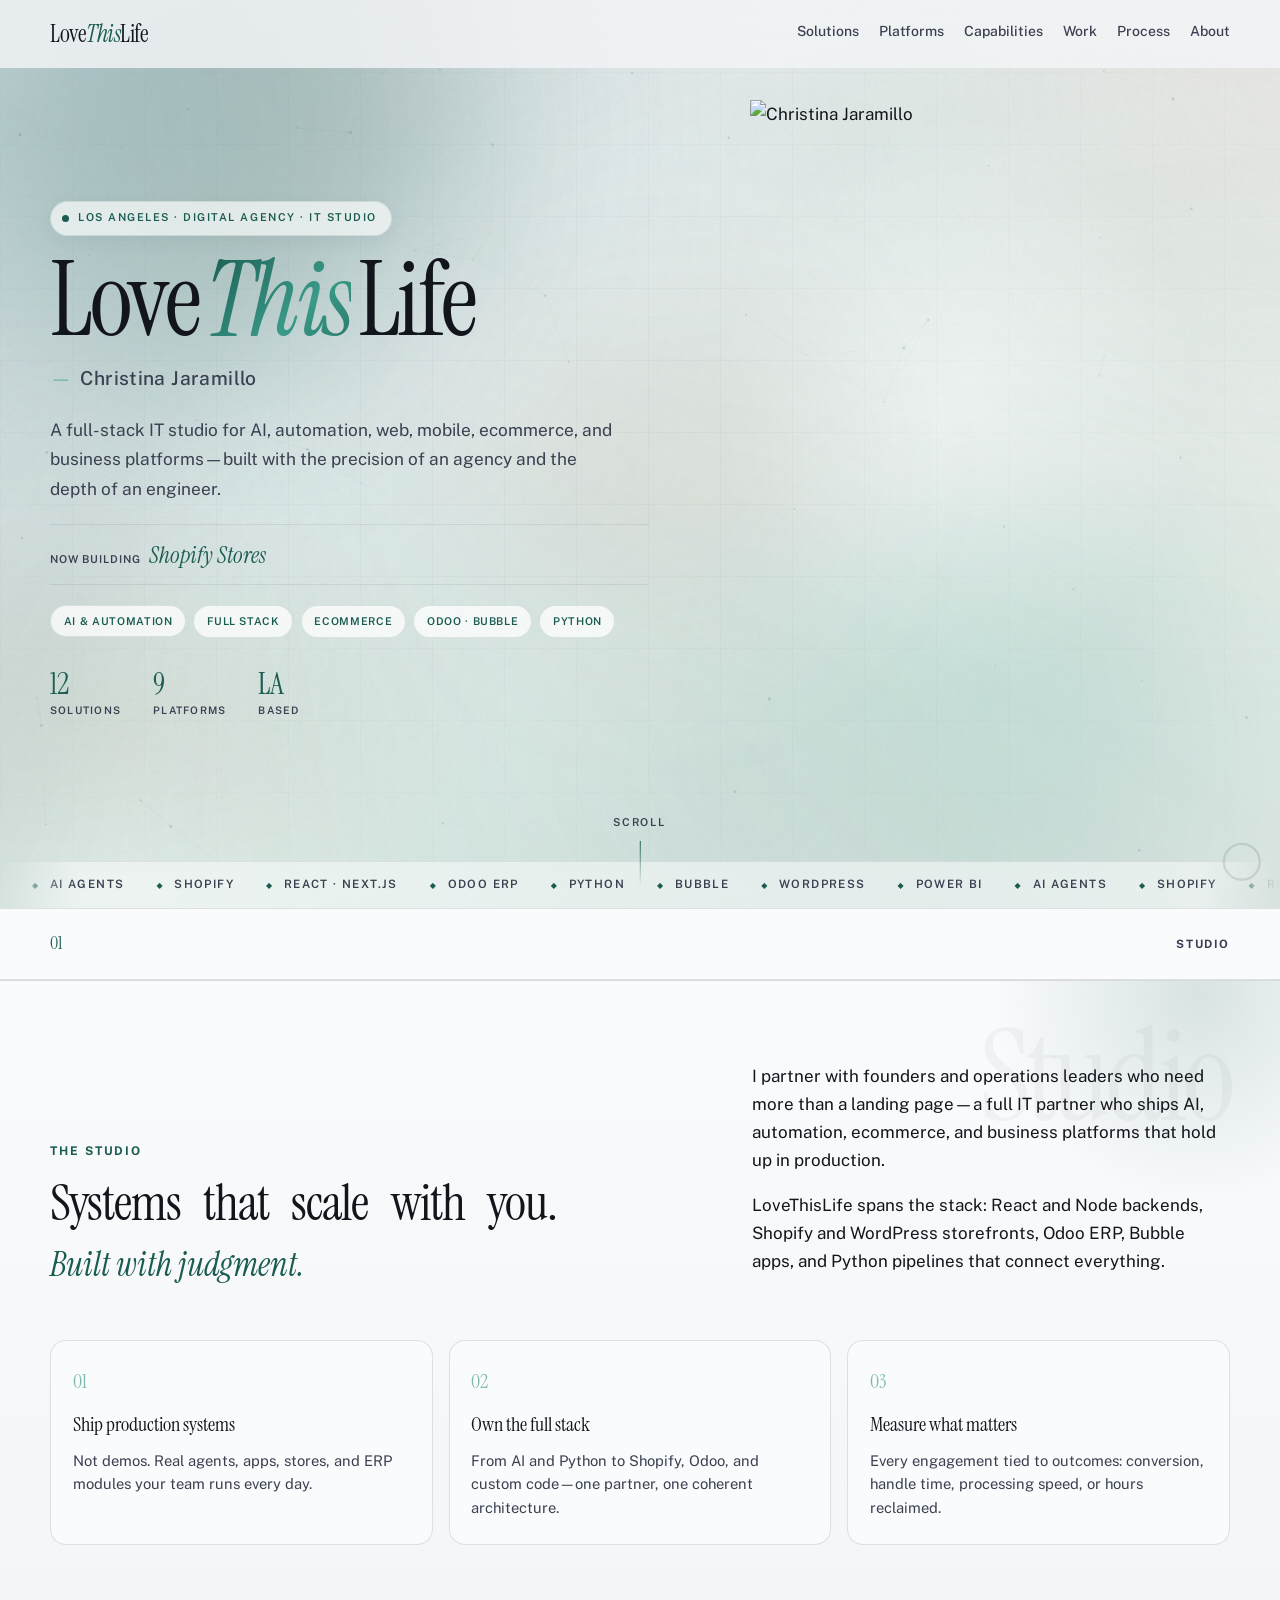
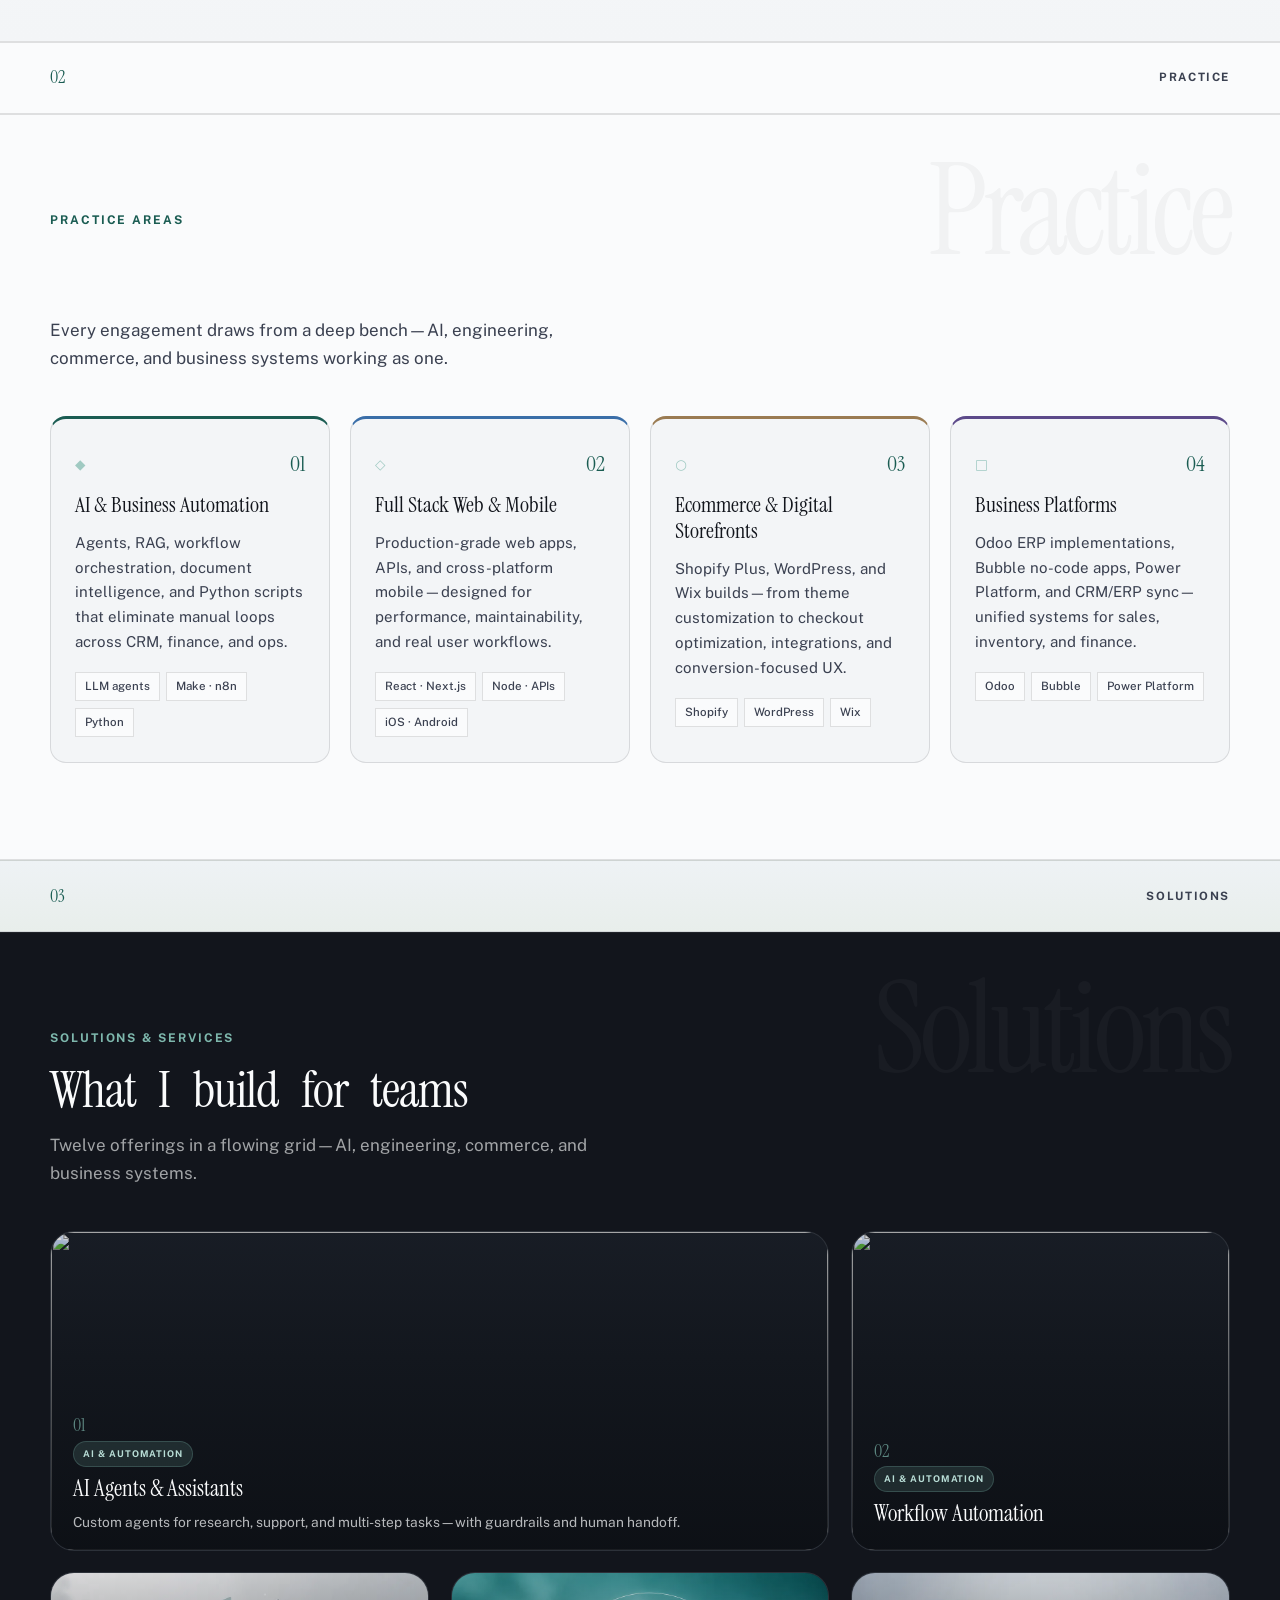
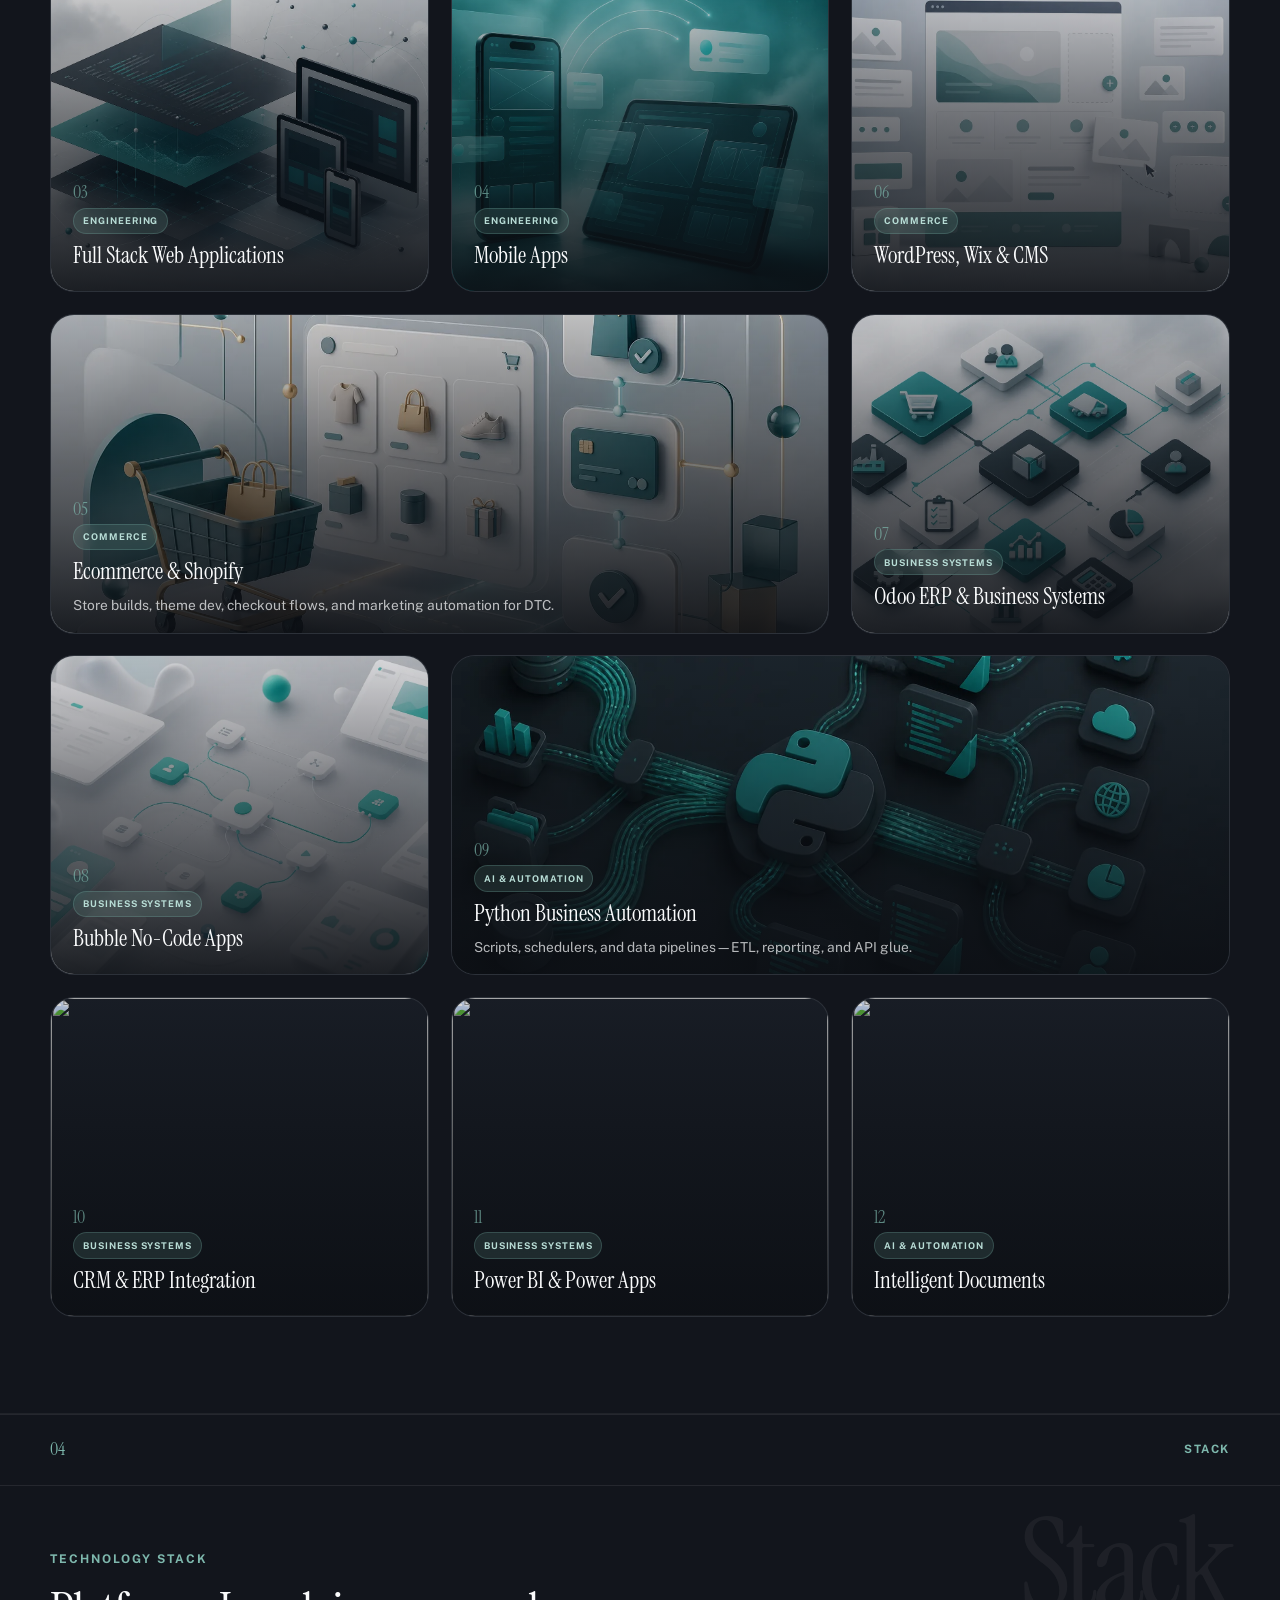
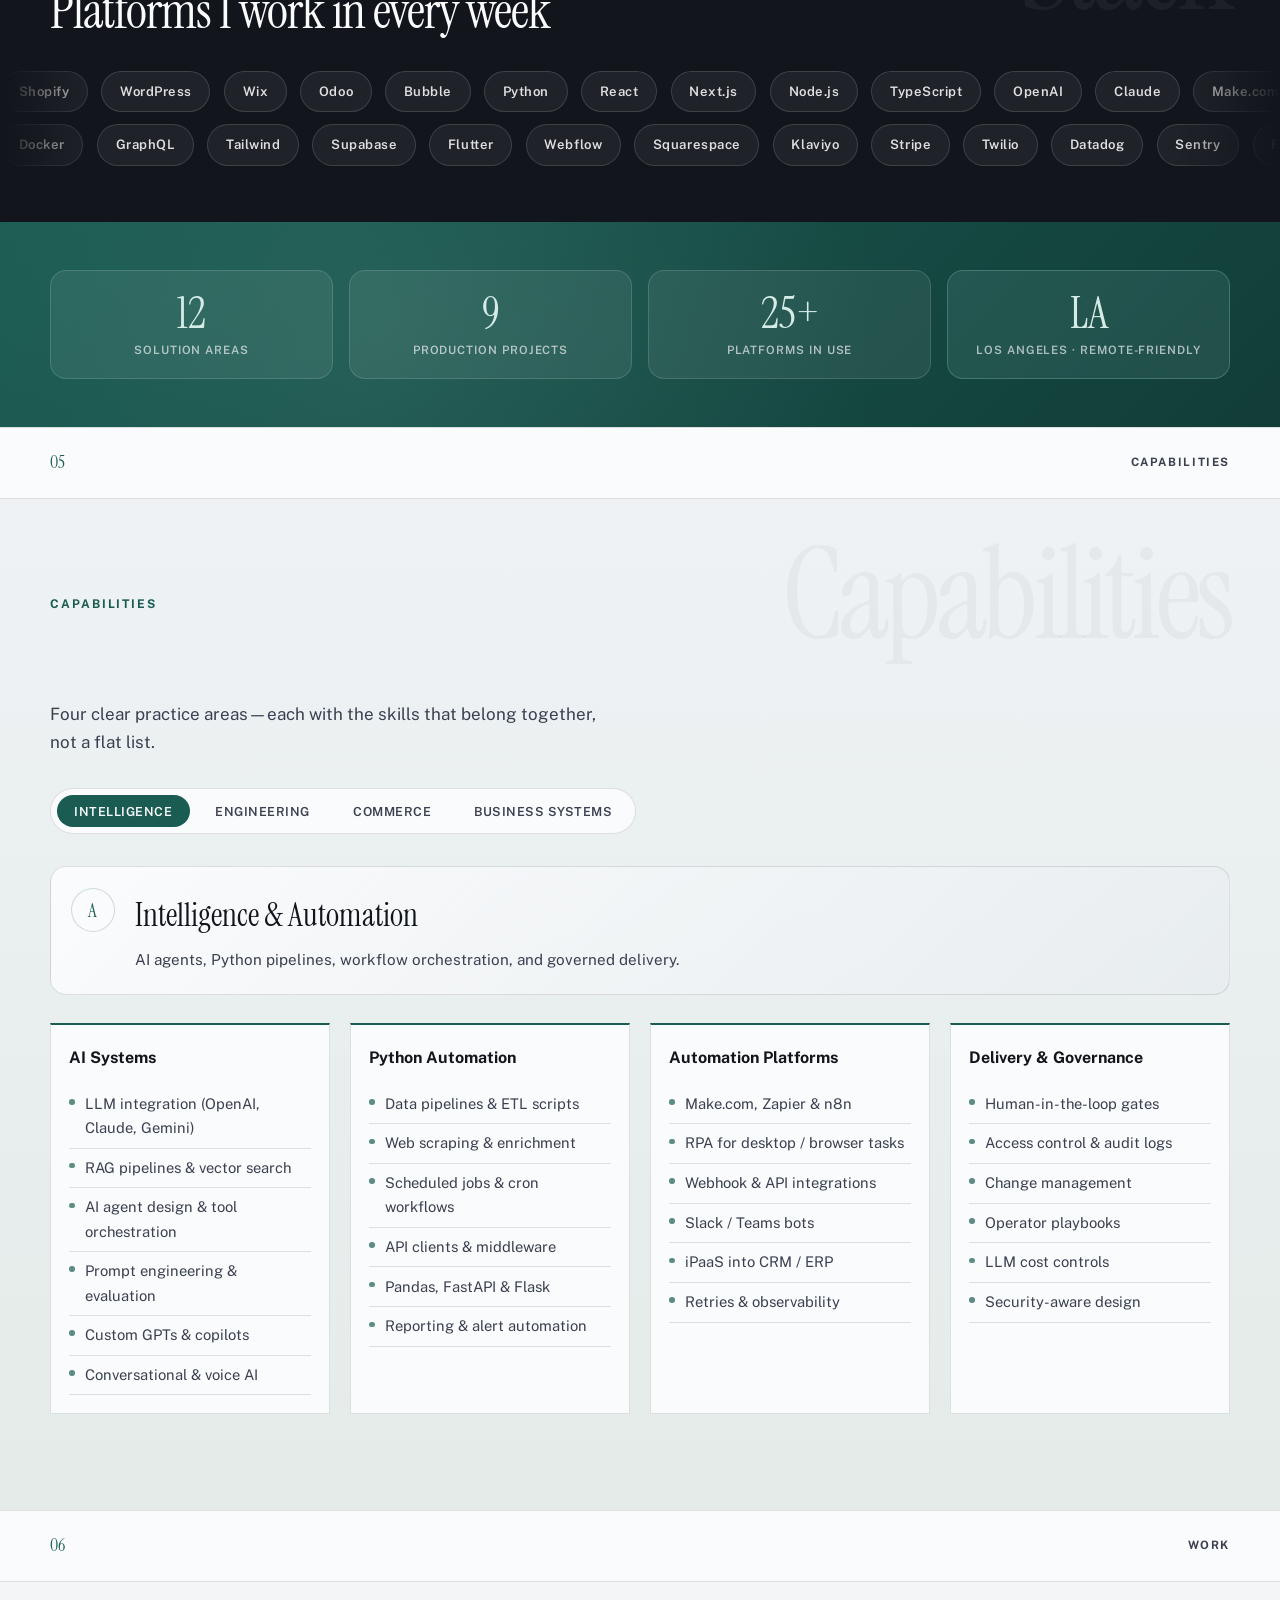
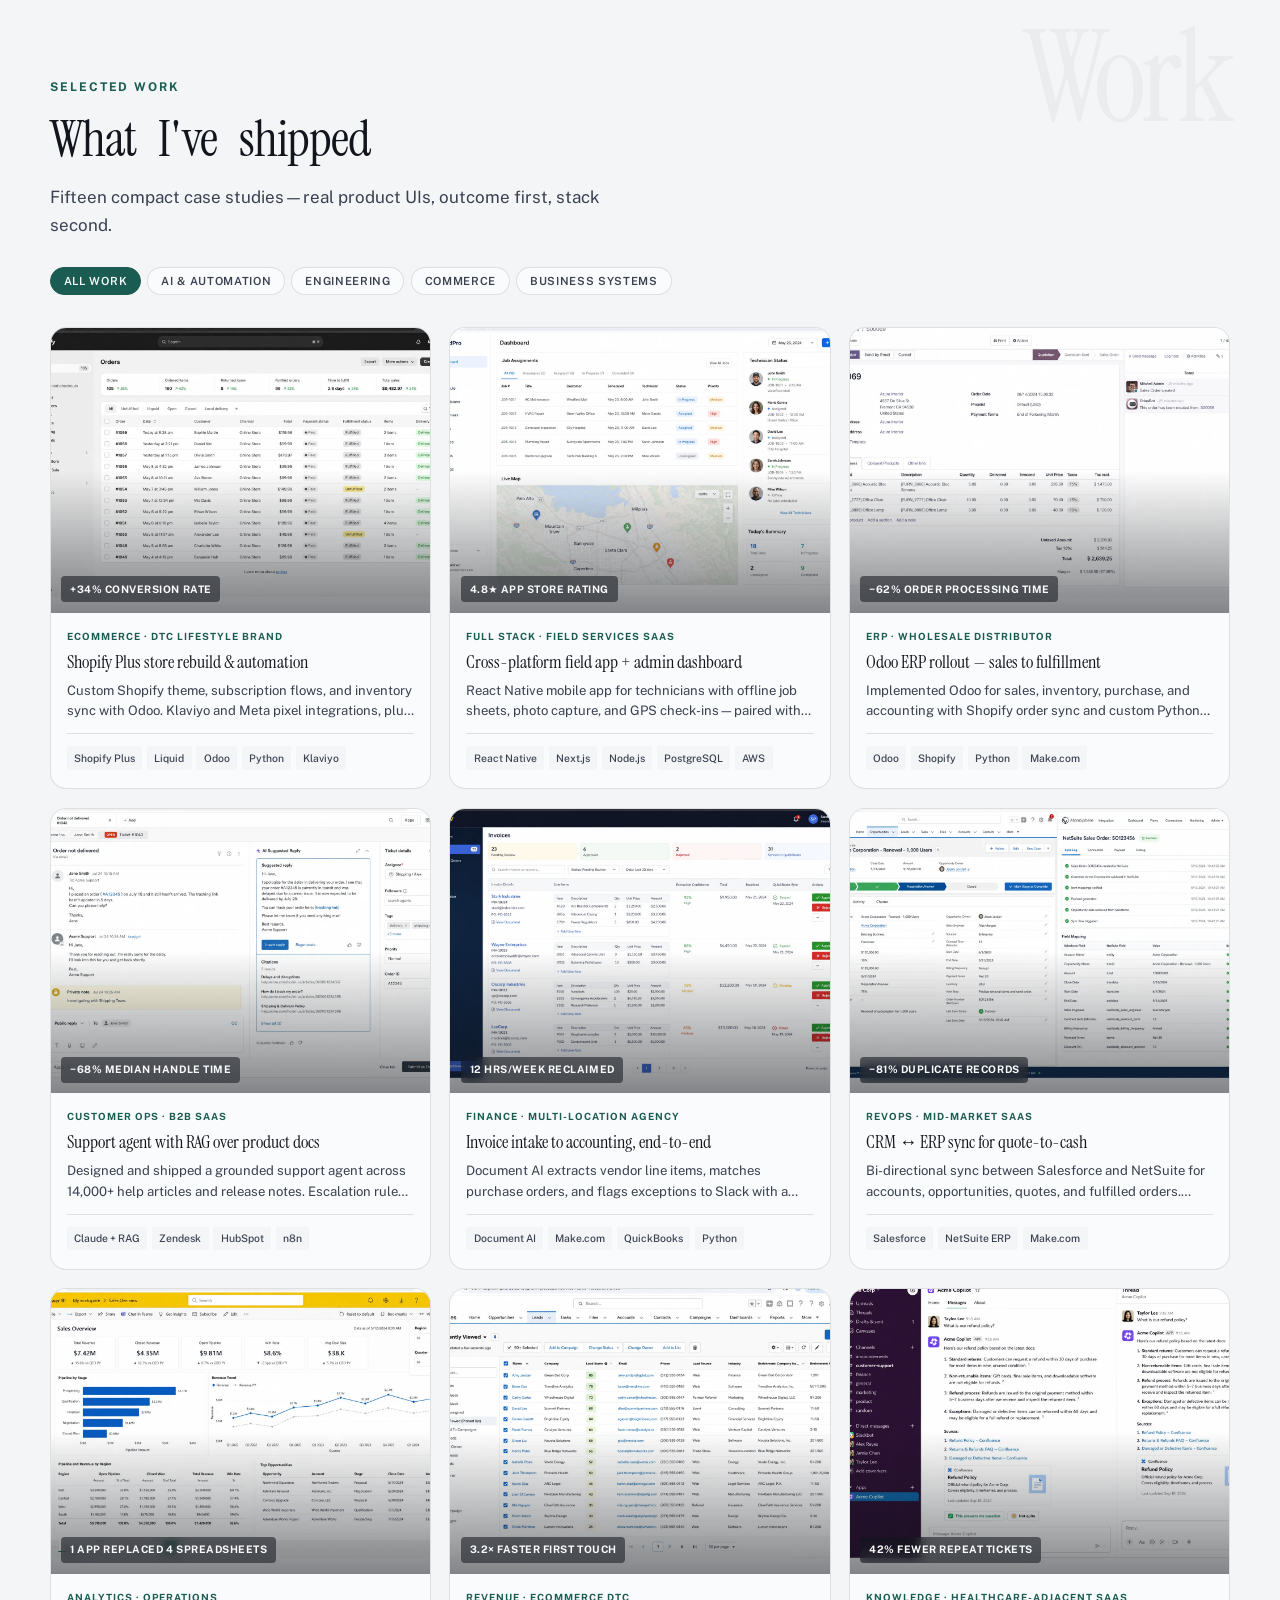
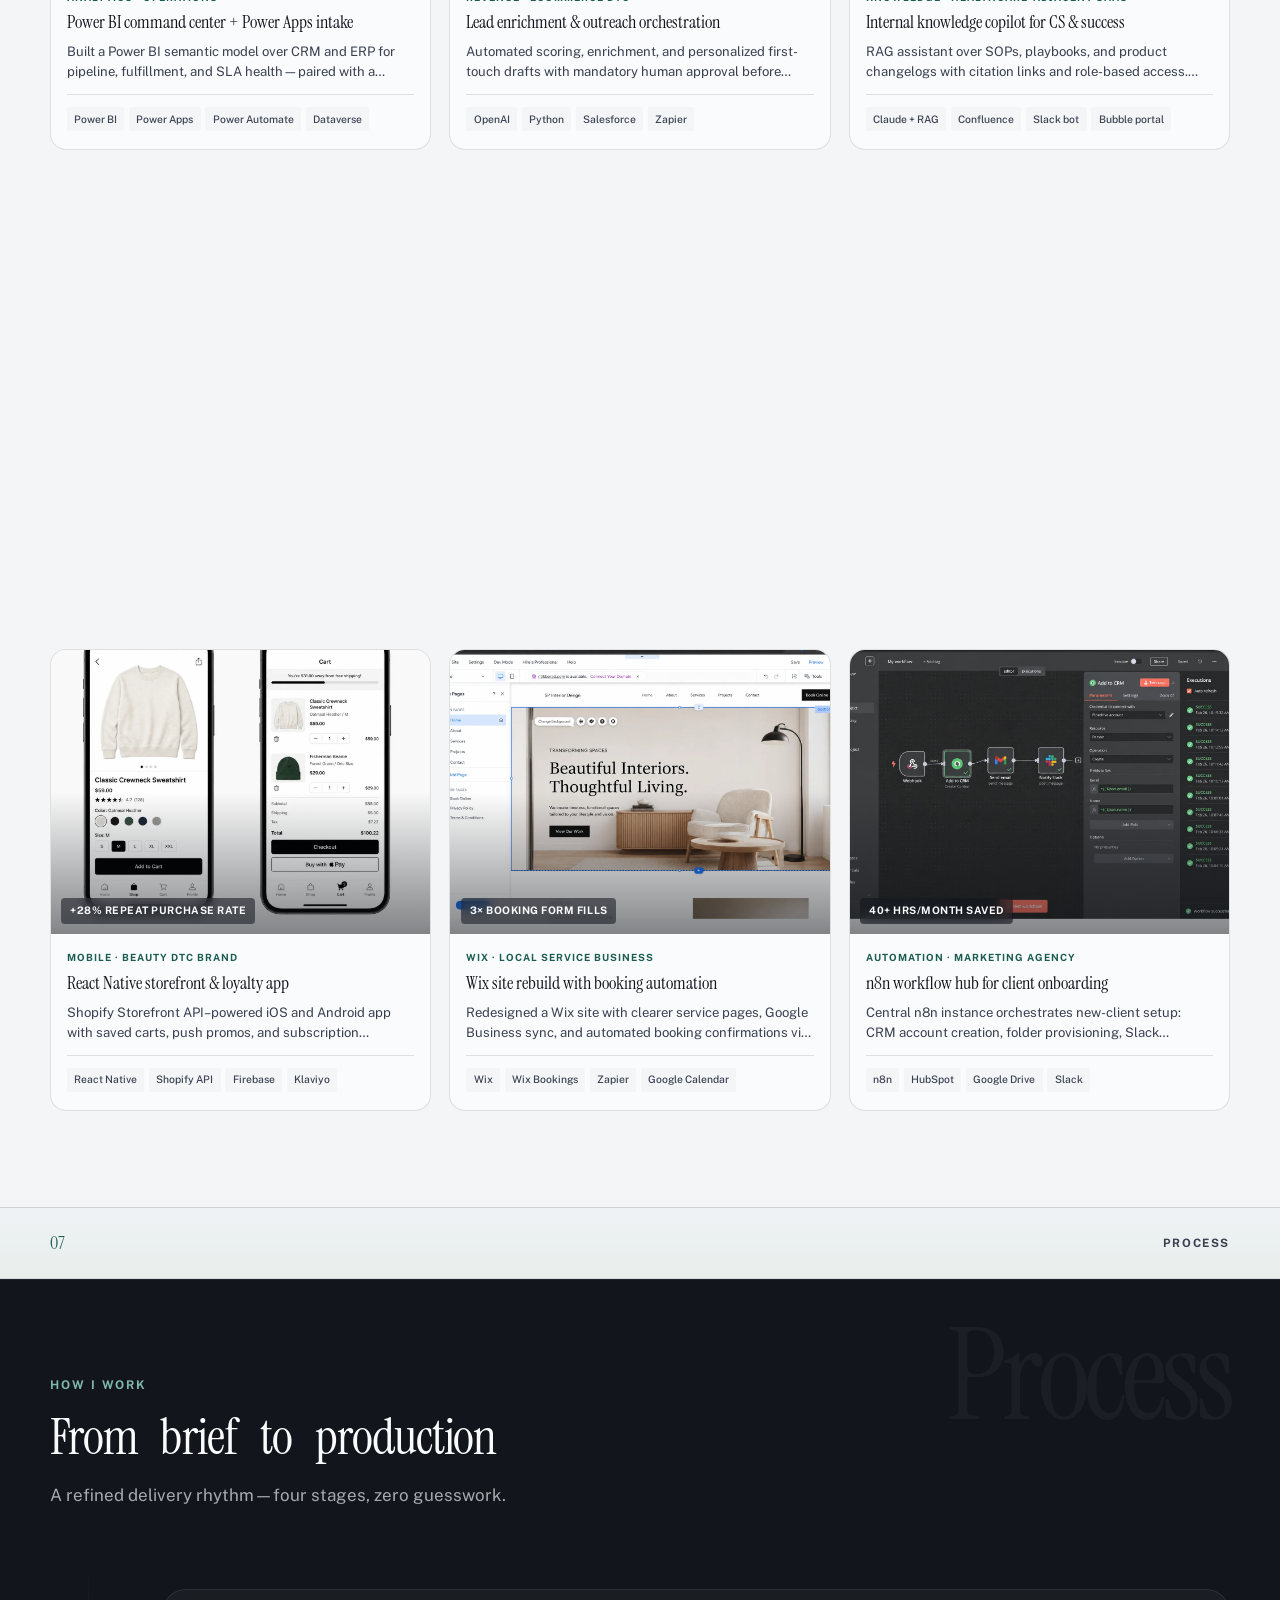
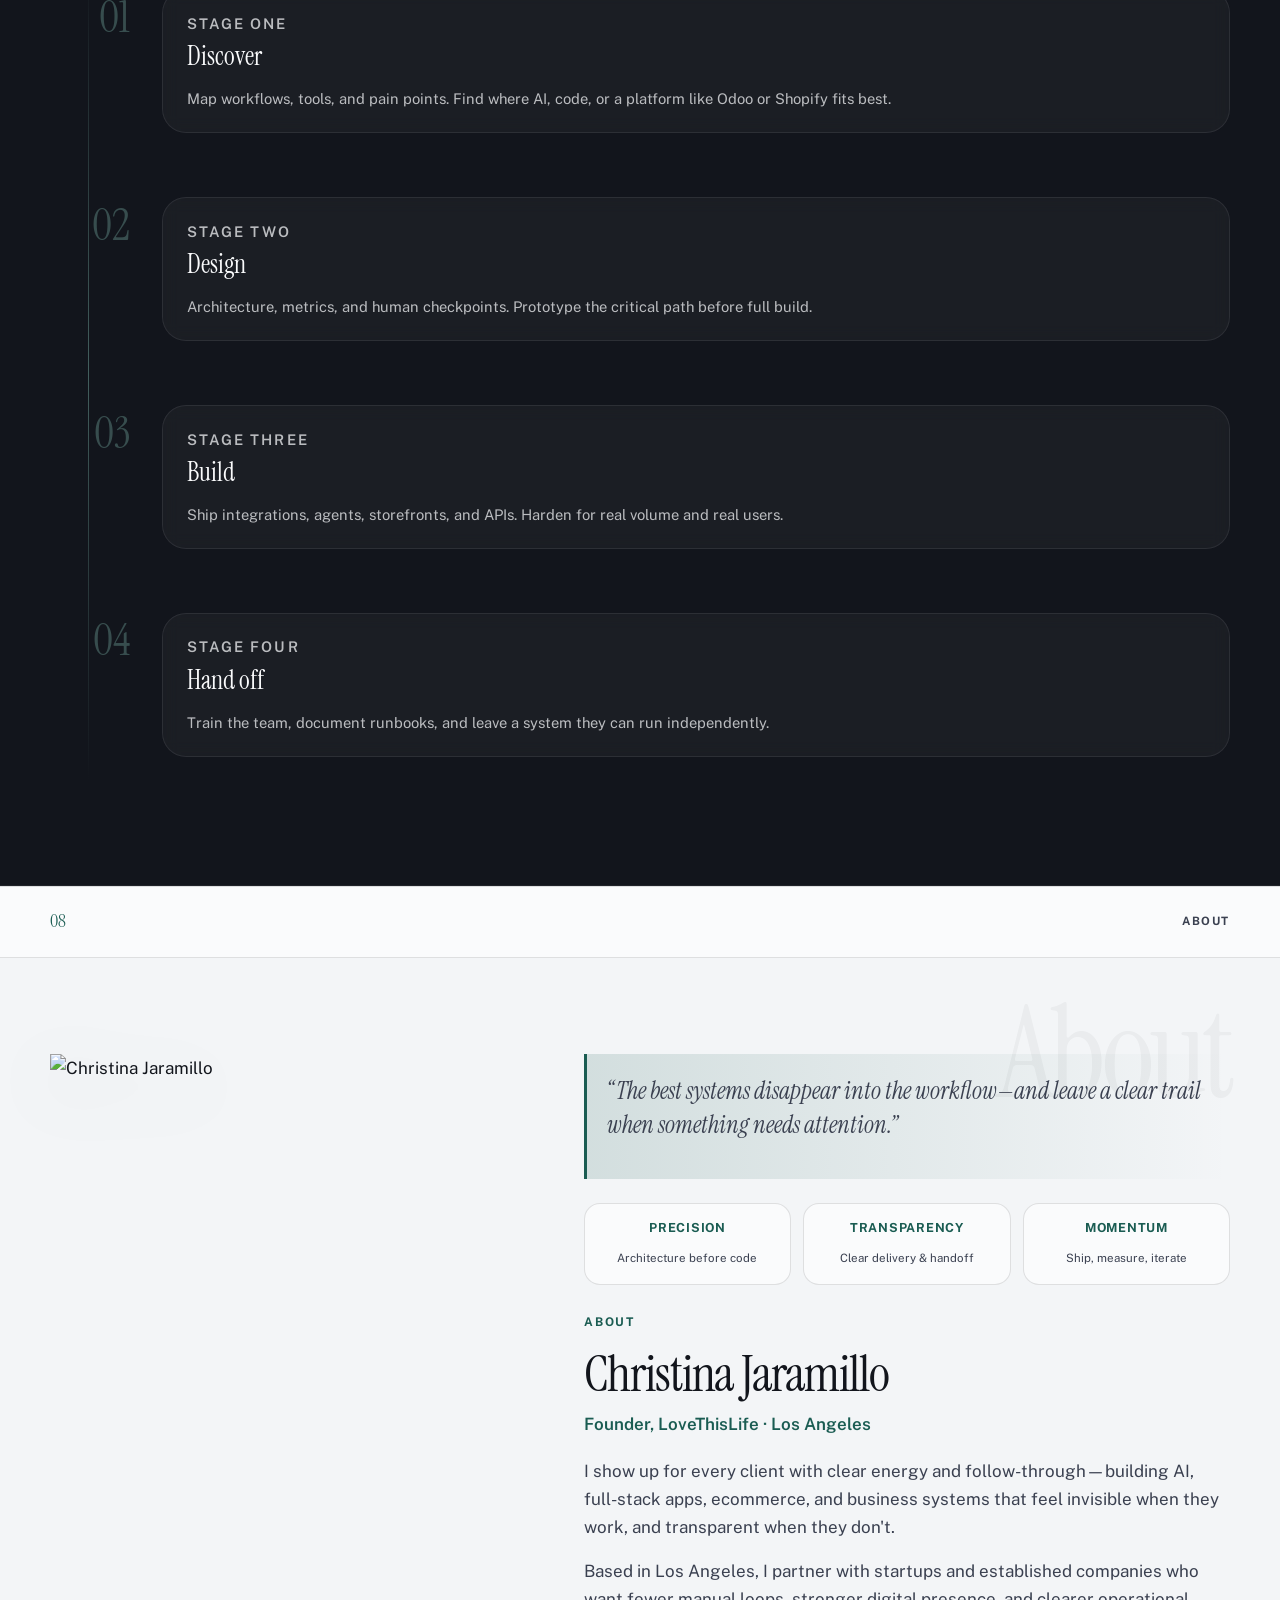
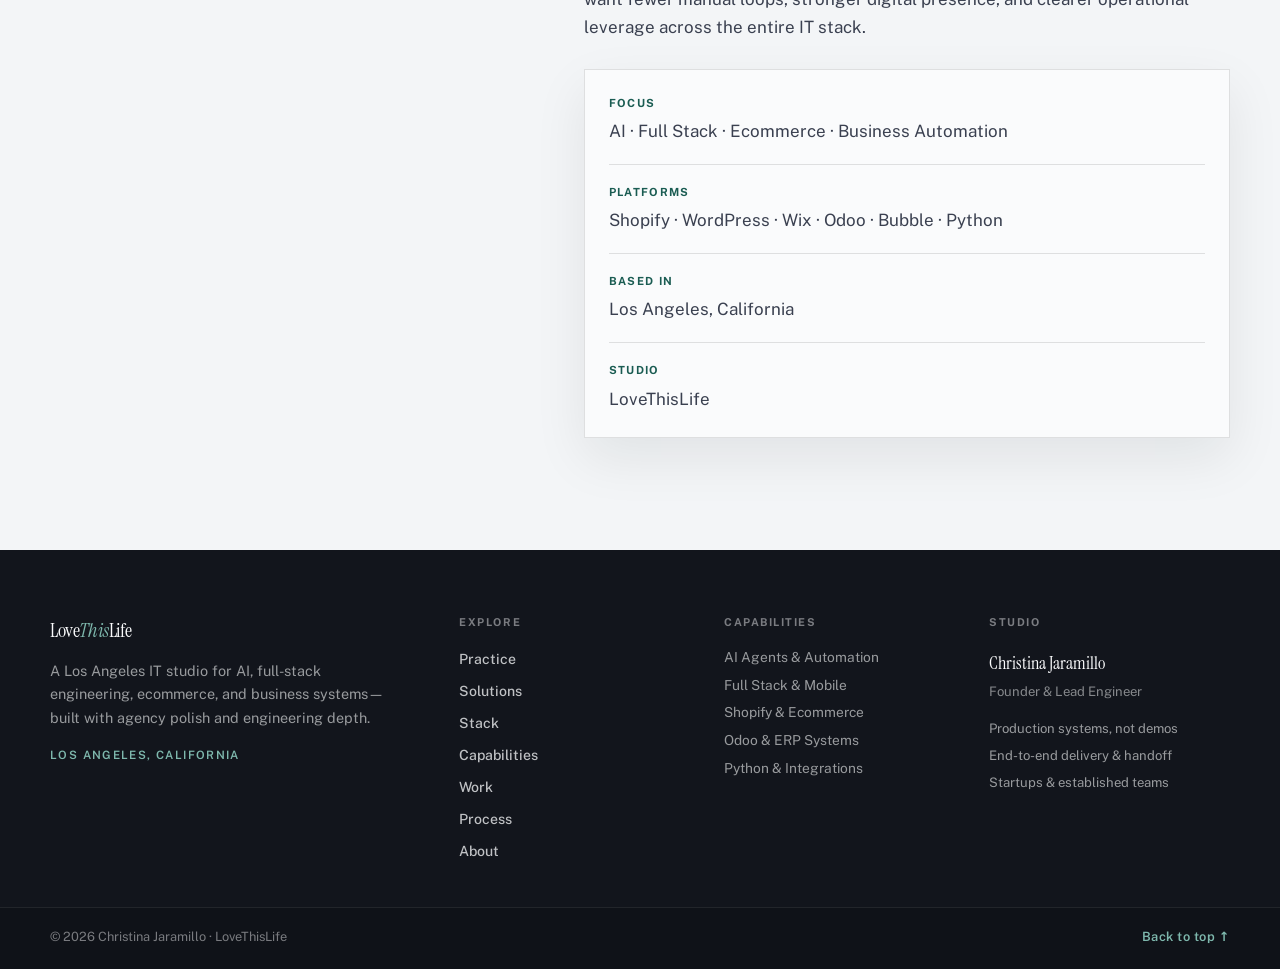
==== commit ed77687a: "Expand shipped work section with realistic product screenshots. Add six project case studies and rep" ====
--- a/index.html
+++ b/index.html
@@ -492,7 +492,7 @@
       <div class="container">
         <p class="eyebrow reveal">Selected work</p>
         <h2 class="section-title kinetic reveal" data-kinetic>What I've shipped</h2>
-        <p class="section-lede reveal">Compact case studies—outcome first, stack second.</p>
+        <p class="section-lede reveal">Fifteen compact case studies—real product UIs, outcome first, stack second.</p>
 
         <nav class="work-filter reveal" aria-label="Filter projects">
           <button type="button" class="work-filter__btn is-active" data-filter="all">All work</button>
@@ -505,7 +505,7 @@
         <div class="projects" id="projects-list">
           <article class="project reveal" data-category="commerce">
             <figure class="project-media">
-              <img src="assets/project-shopify-store.webp" alt="Shopify ecommerce store visualization" loading="lazy" />
+              <img src="assets/project-shopify-store.webp?v=2" alt="Shopify admin orders dashboard screenshot" loading="lazy" />
             </figure>
             <div class="project-body">
               <div class="work-meta">
@@ -520,7 +520,7 @@
 
           <article class="project reveal" data-category="engineering">
             <figure class="project-media">
-              <img src="assets/project-fullstack-app.webp" alt="Full stack mobile web application visualization" loading="lazy" />
+              <img src="assets/project-fullstack-app.webp?v=2" alt="Field service SaaS admin dashboard screenshot" loading="lazy" />
             </figure>
             <div class="project-body">
               <div class="work-meta">
@@ -535,7 +535,7 @@
 
           <article class="project reveal" data-category="systems">
             <figure class="project-media">
-              <img src="assets/project-odoo-erp.webp" alt="Odoo ERP implementation visualization" loading="lazy" />
+              <img src="assets/project-odoo-erp.webp?v=2" alt="Odoo ERP sales order screen screenshot" loading="lazy" />
             </figure>
             <div class="project-body">
               <div class="work-meta">
@@ -550,7 +550,7 @@
 
           <article class="project reveal" data-category="intelligence">
             <figure class="project-media">
-              <img src="assets/project-support-agent.webp" alt="AI support agent knowledge network visualization" loading="lazy" />
+              <img src="assets/project-support-agent.webp?v=2" alt="Zendesk-style support ticket with AI reply panel screenshot" loading="lazy" />
             </figure>
             <div class="project-body">
               <div class="work-meta">
@@ -565,7 +565,7 @@
 
           <article class="project reveal" data-category="intelligence">
             <figure class="project-media">
-              <img src="assets/project-invoice-automation.webp" alt="Invoice document automation visualization" loading="lazy" />
+              <img src="assets/project-invoice-automation.webp?v=2" alt="Invoice review and approval dashboard screenshot" loading="lazy" />
             </figure>
             <div class="project-body">
               <div class="work-meta">
@@ -580,7 +580,7 @@
 
           <article class="project reveal" data-category="systems">
             <figure class="project-media">
-              <img src="assets/project-crm-erp.webp" alt="CRM and ERP sync visualization" loading="lazy" />
+              <img src="assets/project-crm-erp.webp?v=2" alt="Salesforce and ERP sync admin screen screenshot" loading="lazy" />
             </figure>
             <div class="project-body">
               <div class="work-meta">
@@ -595,7 +595,7 @@
 
           <article class="project reveal" data-category="systems">
             <figure class="project-media">
-              <img src="assets/project-power-bi.webp" alt="Power BI and Power Apps command center visualization" loading="lazy" />
+              <img src="assets/project-power-bi.webp?v=2" alt="Power BI operations dashboard screenshot" loading="lazy" />
             </figure>
             <div class="project-body">
               <div class="work-meta">
@@ -610,7 +610,7 @@
 
           <article class="project reveal" data-category="intelligence">
             <figure class="project-media">
-              <img src="assets/project-lead-outreach.webp" alt="Lead enrichment and outreach flow visualization" loading="lazy" />
+              <img src="assets/project-lead-outreach.webp?v=2" alt="Salesforce leads list with enrichment columns screenshot" loading="lazy" />
             </figure>
             <div class="project-body">
               <div class="work-meta">
@@ -625,7 +625,7 @@
 
           <article class="project reveal" data-category="intelligence">
             <figure class="project-media">
-              <img src="assets/project-knowledge-copilot.webp" alt="Internal knowledge copilot RAG visualization" loading="lazy" />
+              <img src="assets/project-knowledge-copilot.webp?v=2" alt="Slack knowledge copilot thread with doc citations screenshot" loading="lazy" />
             </figure>
             <div class="project-body">
               <div class="work-meta">
@@ -635,6 +635,96 @@
               <h3>Internal knowledge copilot for CS &amp; success</h3>
               <p>RAG assistant over SOPs, playbooks, and product changelogs with citation links and role-based access. Feedback loops feed content gaps back to enablement.</p>
               <ul class="work-stack"><li>Claude + RAG</li><li>Confluence</li><li>Slack bot</li><li>Bubble portal</li></ul>
+            </div>
+          </article>
+
+          <article class="project reveal" data-category="commerce">
+            <figure class="project-media">
+              <img src="assets/project-wordpress-cms.webp" alt="WordPress block editor and marketing page screenshot" loading="lazy" />
+            </figure>
+            <div class="project-body">
+              <div class="work-meta">
+                <span class="work-tag">CMS · Professional services firm</span>
+                <span class="work-result">+52% organic traffic</span>
+              </div>
+              <h3>WordPress marketing site &amp; content system</h3>
+              <p>Custom block theme, SEO schema, and editorial workflows for a multi-location firm. Migrated legacy Wix pages, set up staging, and wired form submissions into HubSpot with UTM attribution.</p>
+              <ul class="work-stack"><li>WordPress</li><li>ACF blocks</li><li>HubSpot</li><li>Yoast SEO</li></ul>
+            </div>
+          </article>
+
+          <article class="project reveal" data-category="systems">
+            <figure class="project-media">
+              <img src="assets/project-bubble-app.webp" alt="Bubble.io internal CRM app screenshot" loading="lazy" />
+            </figure>
+            <div class="project-body">
+              <div class="work-meta">
+                <span class="work-tag">No-Code · Logistics startup</span>
+                <span class="work-result">Live in 6 weeks</span>
+              </div>
+              <h3>Bubble ops portal for dispatch &amp; clients</h3>
+              <p>Built a role-based Bubble app for job intake, driver assignment, and client status updates—connected to Airtable and Stripe via API workflows before the team scaled to custom code.</p>
+              <ul class="work-stack"><li>Bubble</li><li>Stripe</li><li>Airtable</li><li>Make.com</li></ul>
+            </div>
+          </article>
+
+          <article class="project reveal" data-category="intelligence">
+            <figure class="project-media">
+              <img src="assets/project-python-dashboard.webp" alt="Python operations monitoring dashboard screenshot" loading="lazy" />
+            </figure>
+            <div class="project-body">
+              <div class="work-meta">
+                <span class="work-tag">Data Ops · Retail analytics</span>
+                <span class="work-result">−90% manual reporting</span>
+              </div>
+              <h3>Python ETL dashboard &amp; job monitor</h3>
+              <p>Scheduled Python pipelines pull Shopify, ads, and warehouse CSVs into Postgres; Flask dashboard shows run history, row counts, and Slack alerts on failure—with retry logic and audit logs.</p>
+              <ul class="work-stack"><li>Python</li><li>PostgreSQL</li><li>Flask</li><li>Slack API</li></ul>
+            </div>
+          </article>
+
+          <article class="project reveal" data-category="commerce">
+            <figure class="project-media">
+              <img src="assets/project-mobile-commerce.webp" alt="iOS ecommerce mobile app product screen screenshot" loading="lazy" />
+            </figure>
+            <div class="project-body">
+              <div class="work-meta">
+                <span class="work-tag">Mobile · Beauty DTC brand</span>
+                <span class="work-result">+28% repeat purchase rate</span>
+              </div>
+              <h3>React Native storefront &amp; loyalty app</h3>
+              <p>Shopify Storefront API–powered iOS and Android app with saved carts, push promos, and subscription management—sharing the same catalog and inventory rules as the web store.</p>
+              <ul class="work-stack"><li>React Native</li><li>Shopify API</li><li>Firebase</li><li>Klaviyo</li></ul>
+            </div>
+          </article>
+
+          <article class="project reveal" data-category="commerce">
+            <figure class="project-media">
+              <img src="assets/project-wix-site.webp" alt="Wix website editor and live site screenshot" loading="lazy" />
+            </figure>
+            <div class="project-body">
+              <div class="work-meta">
+                <span class="work-tag">Wix · Local service business</span>
+                <span class="work-result">3× booking form fills</span>
+              </div>
+              <h3>Wix site rebuild with booking automation</h3>
+              <p>Redesigned a Wix site with clearer service pages, Google Business sync, and automated booking confirmations via Zapier into Google Calendar and SMS reminders.</p>
+              <ul class="work-stack"><li>Wix</li><li>Wix Bookings</li><li>Zapier</li><li>Google Calendar</li></ul>
+            </div>
+          </article>
+
+          <article class="project reveal" data-category="intelligence">
+            <figure class="project-media">
+              <img src="assets/project-n8n-workflows.webp" alt="n8n workflow automation canvas screenshot" loading="lazy" />
+            </figure>
+            <div class="project-body">
+              <div class="work-meta">
+                <span class="work-tag">Automation · Marketing agency</span>
+                <span class="work-result">40+ hrs/month saved</span>
+              </div>
+              <h3>n8n workflow hub for client onboarding</h3>
+              <p>Central n8n instance orchestrates new-client setup: CRM account creation, folder provisioning, Slack channels, and templated welcome sequences—with error branches and daily health reports.</p>
+              <ul class="work-stack"><li>n8n</li><li>HubSpot</li><li>Google Drive</li><li>Slack</li></ul>
             </div>
           </article>
         </div>
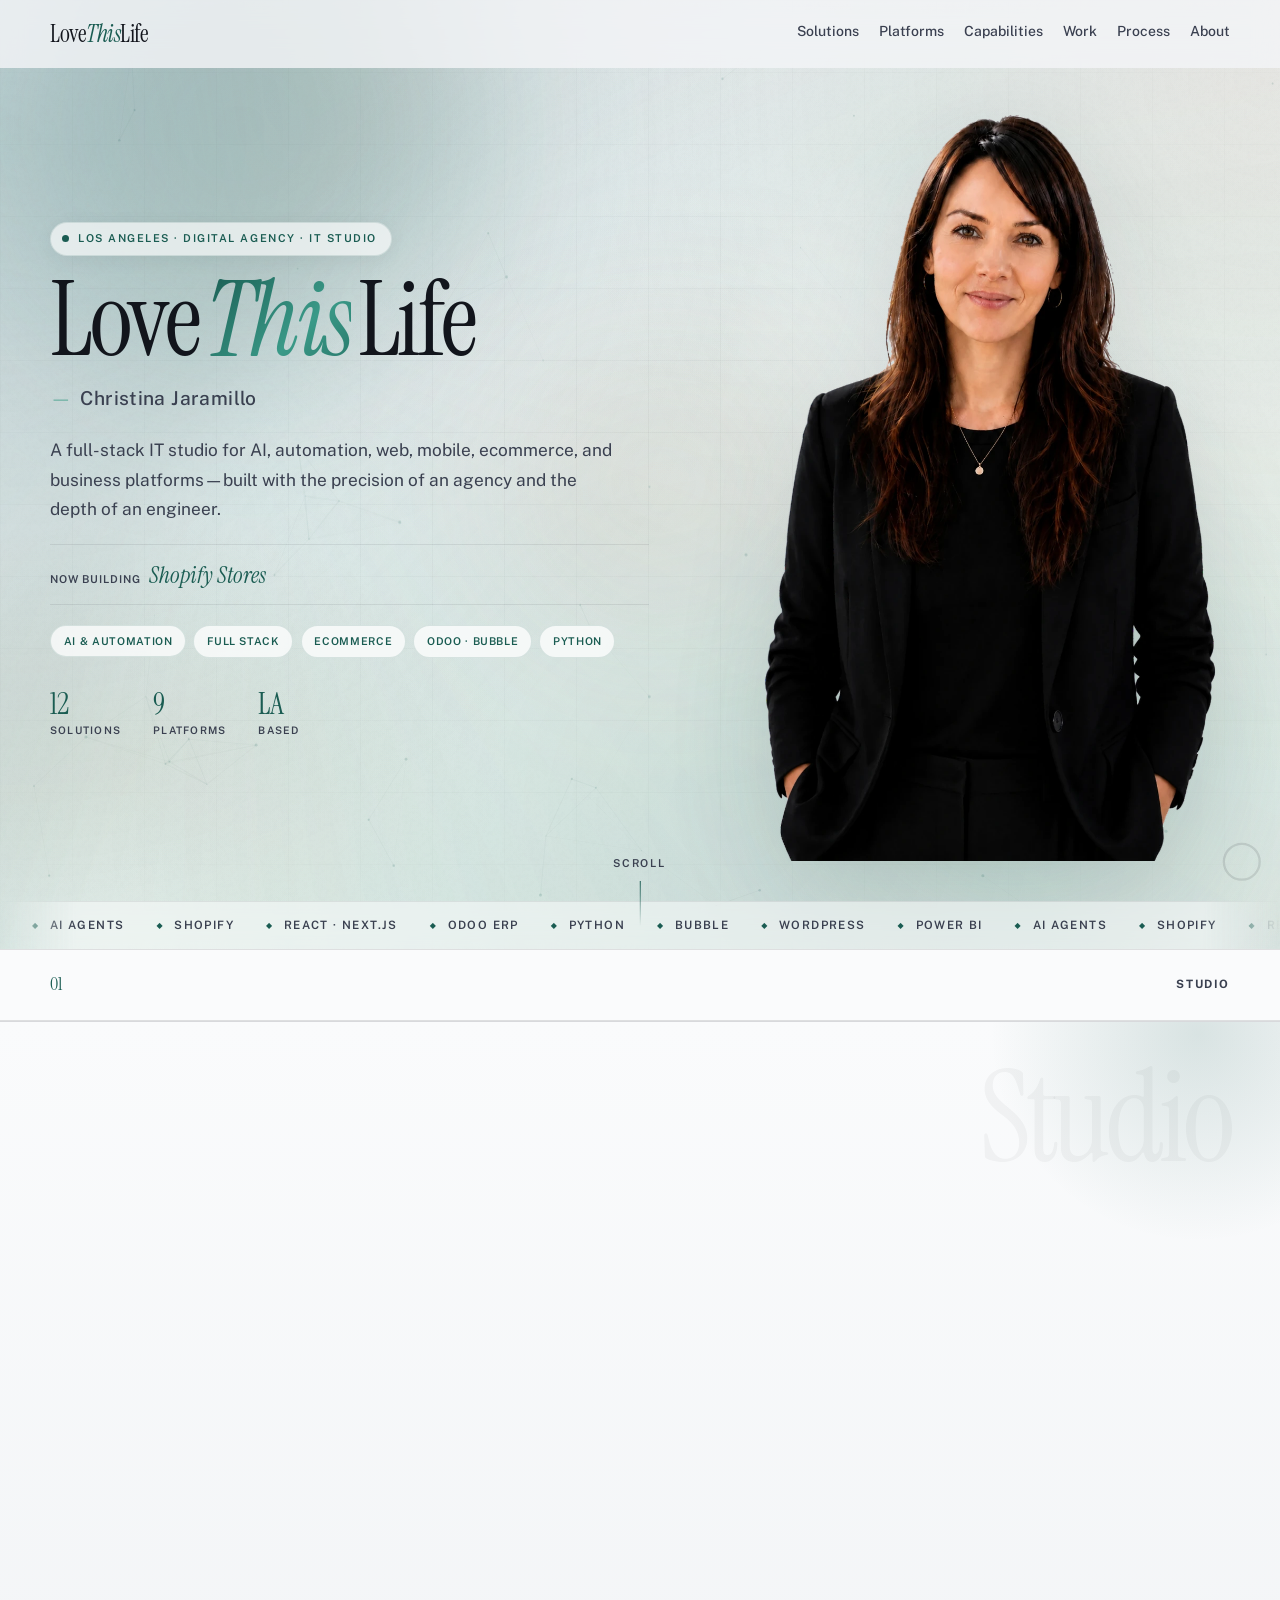
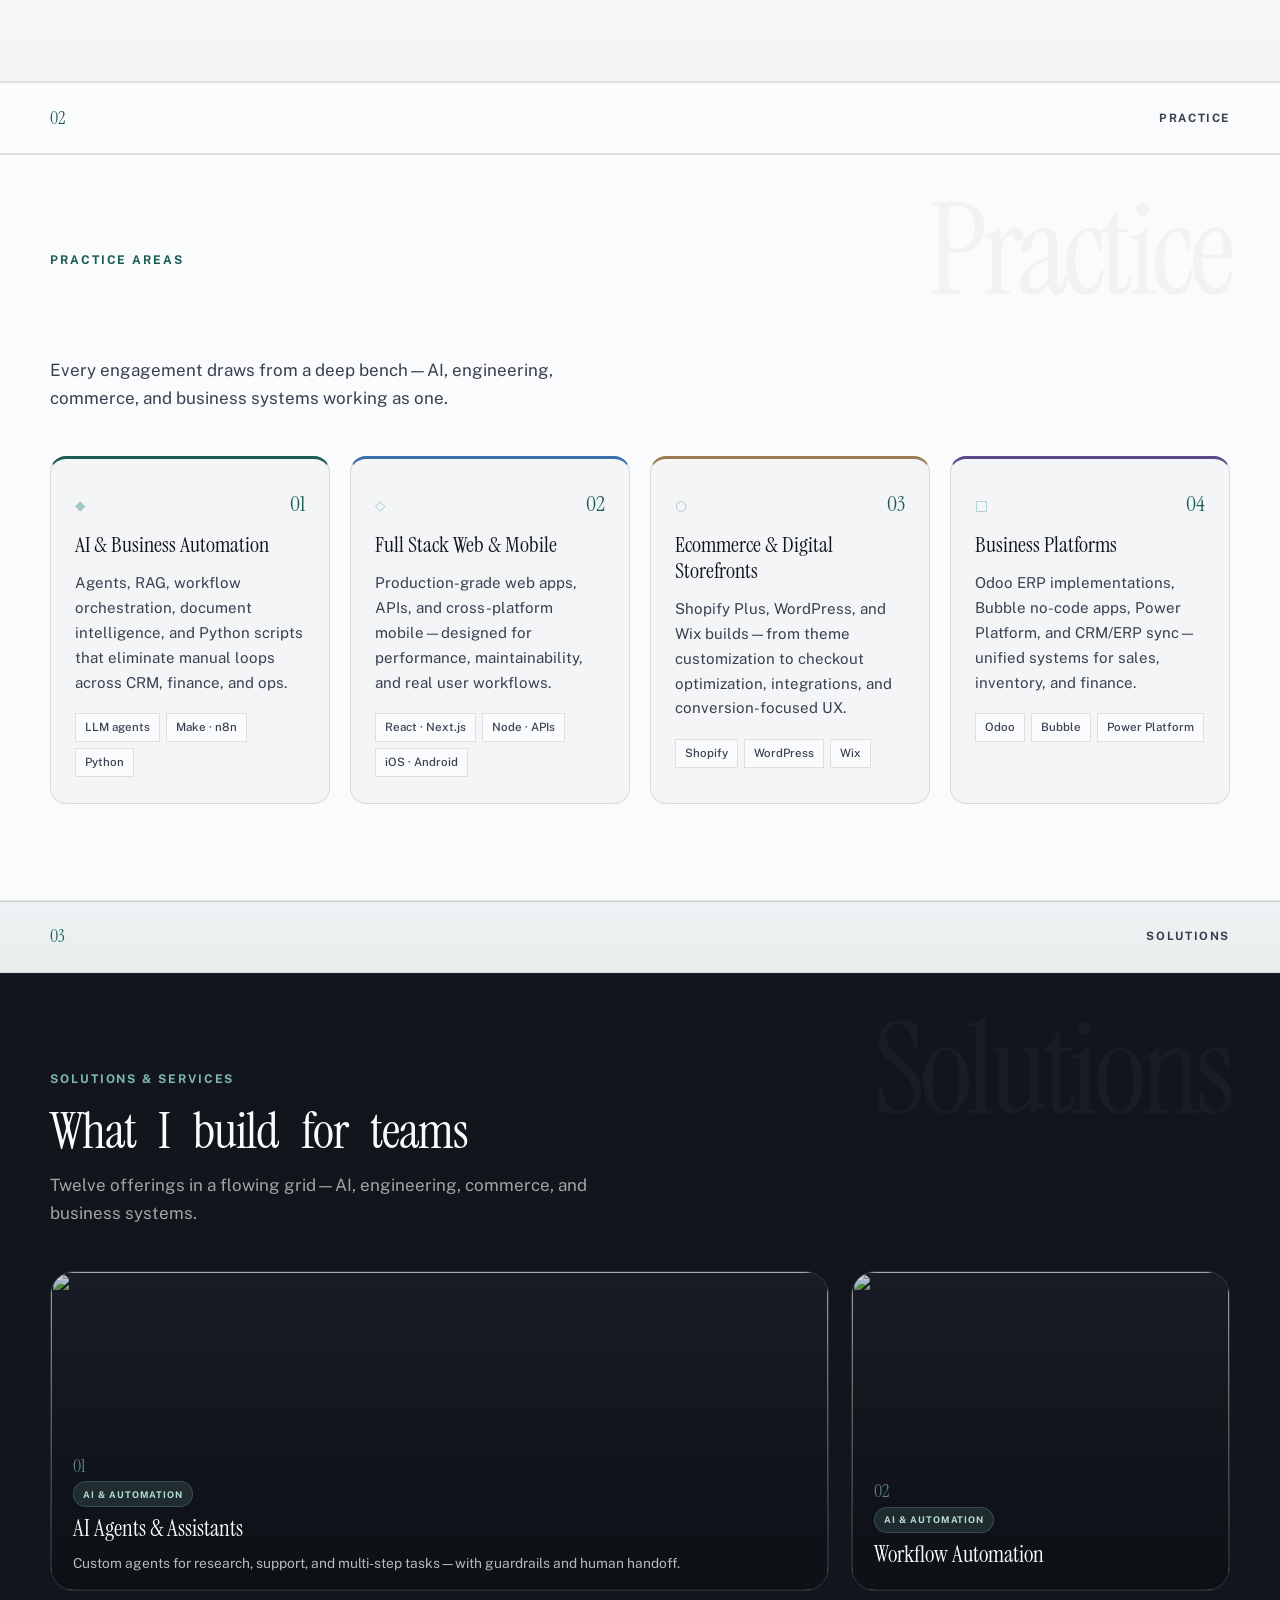
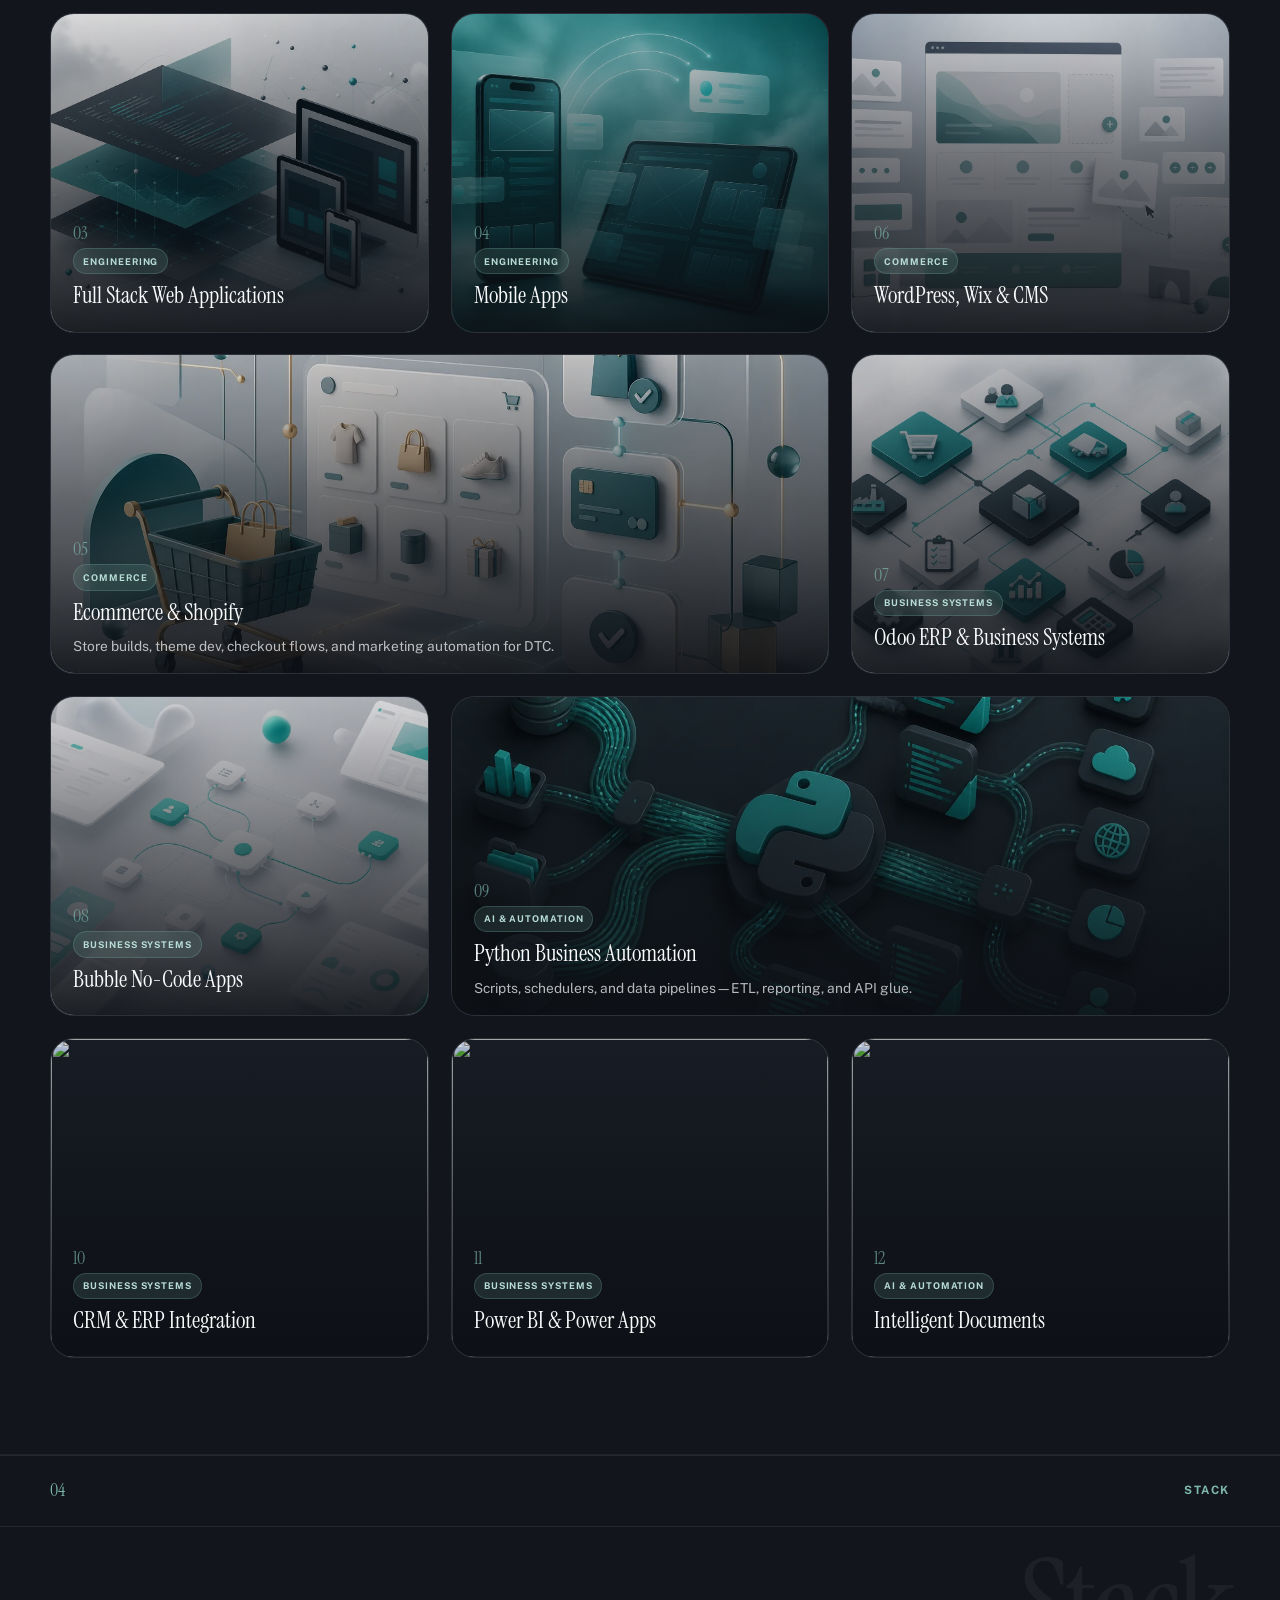
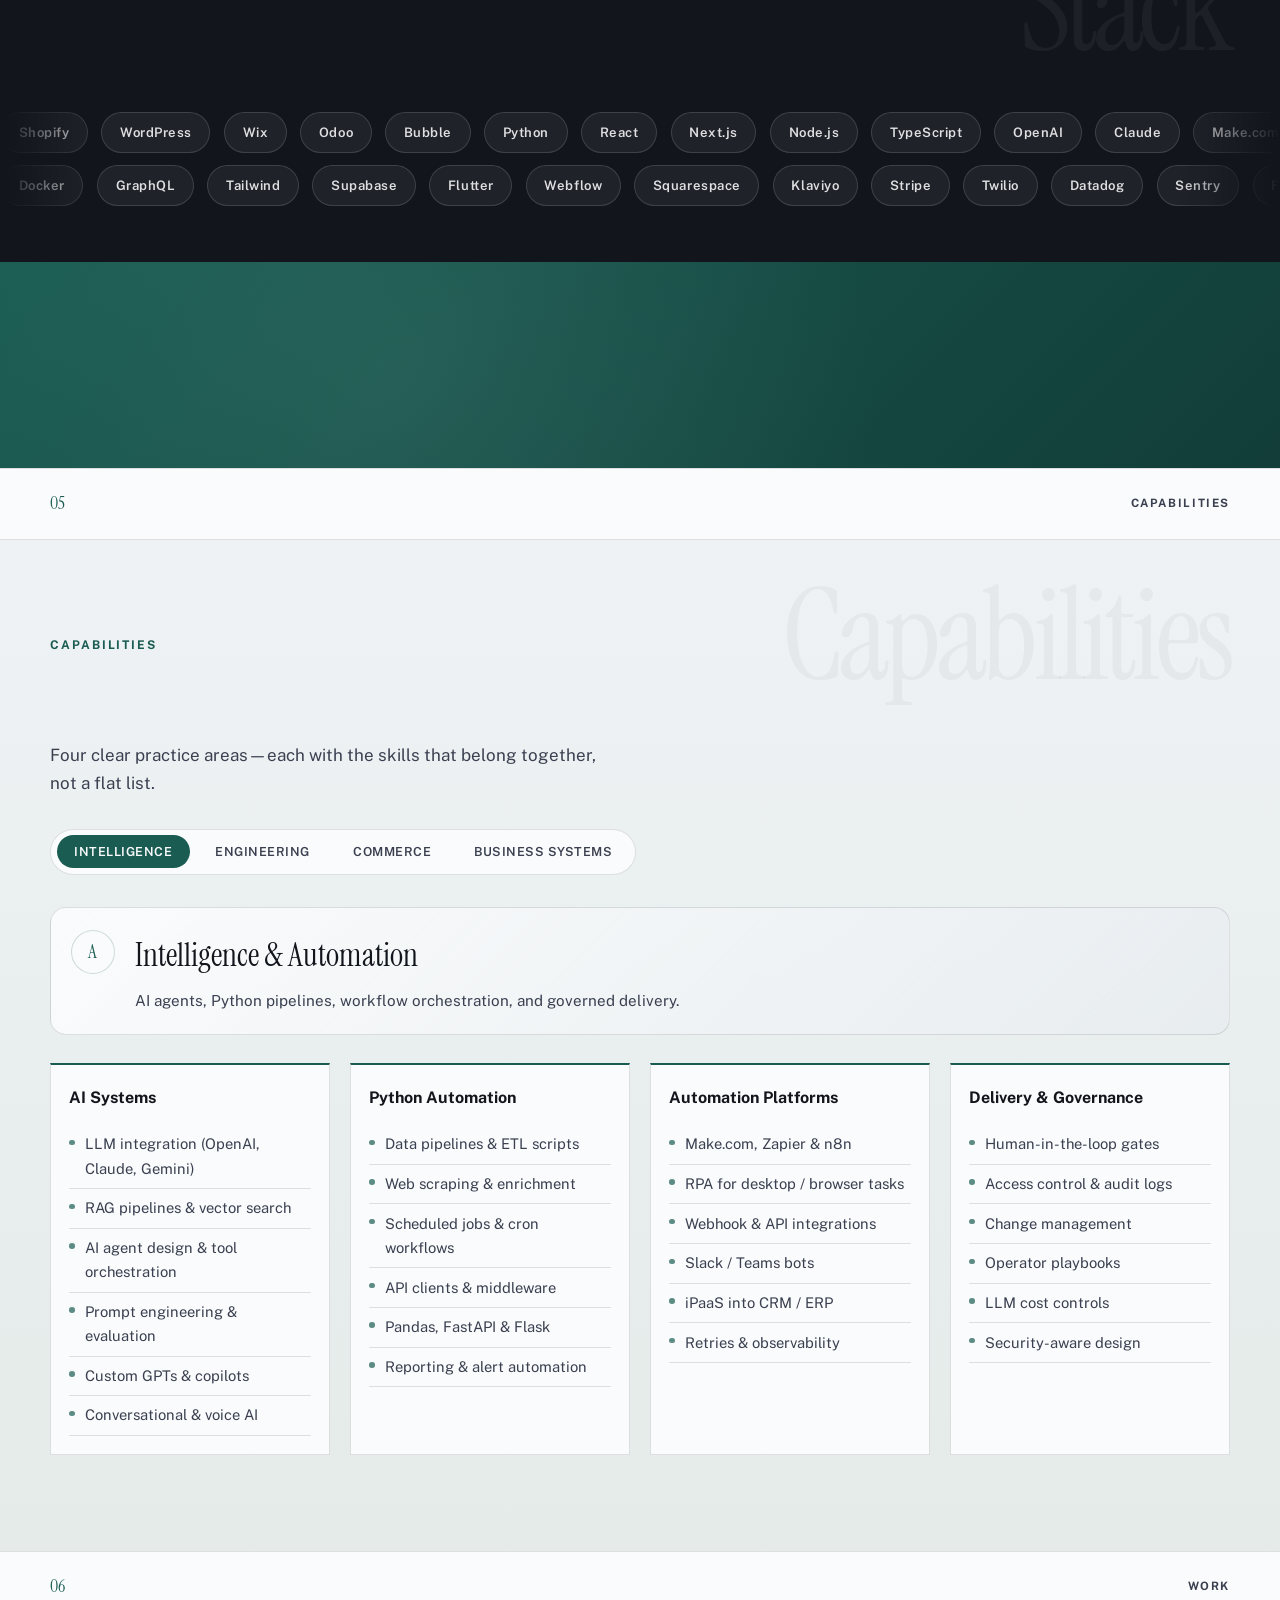
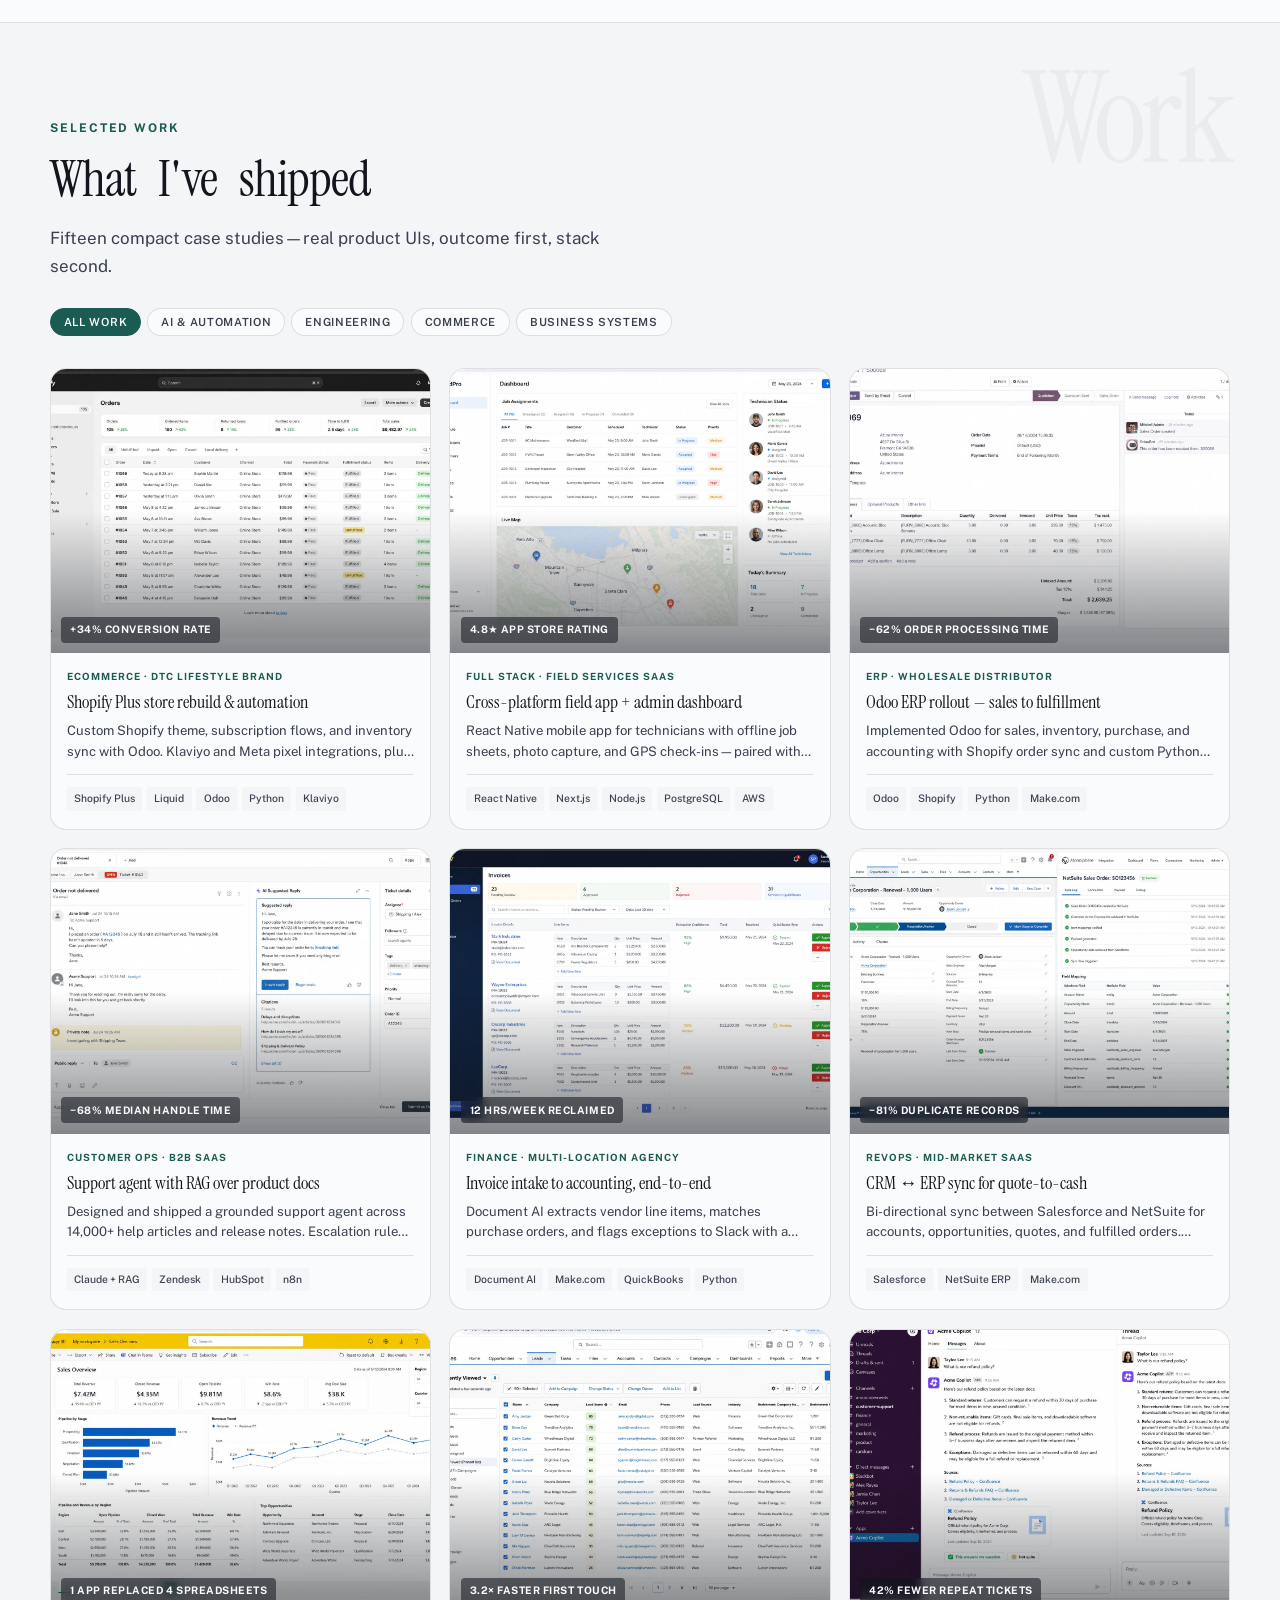
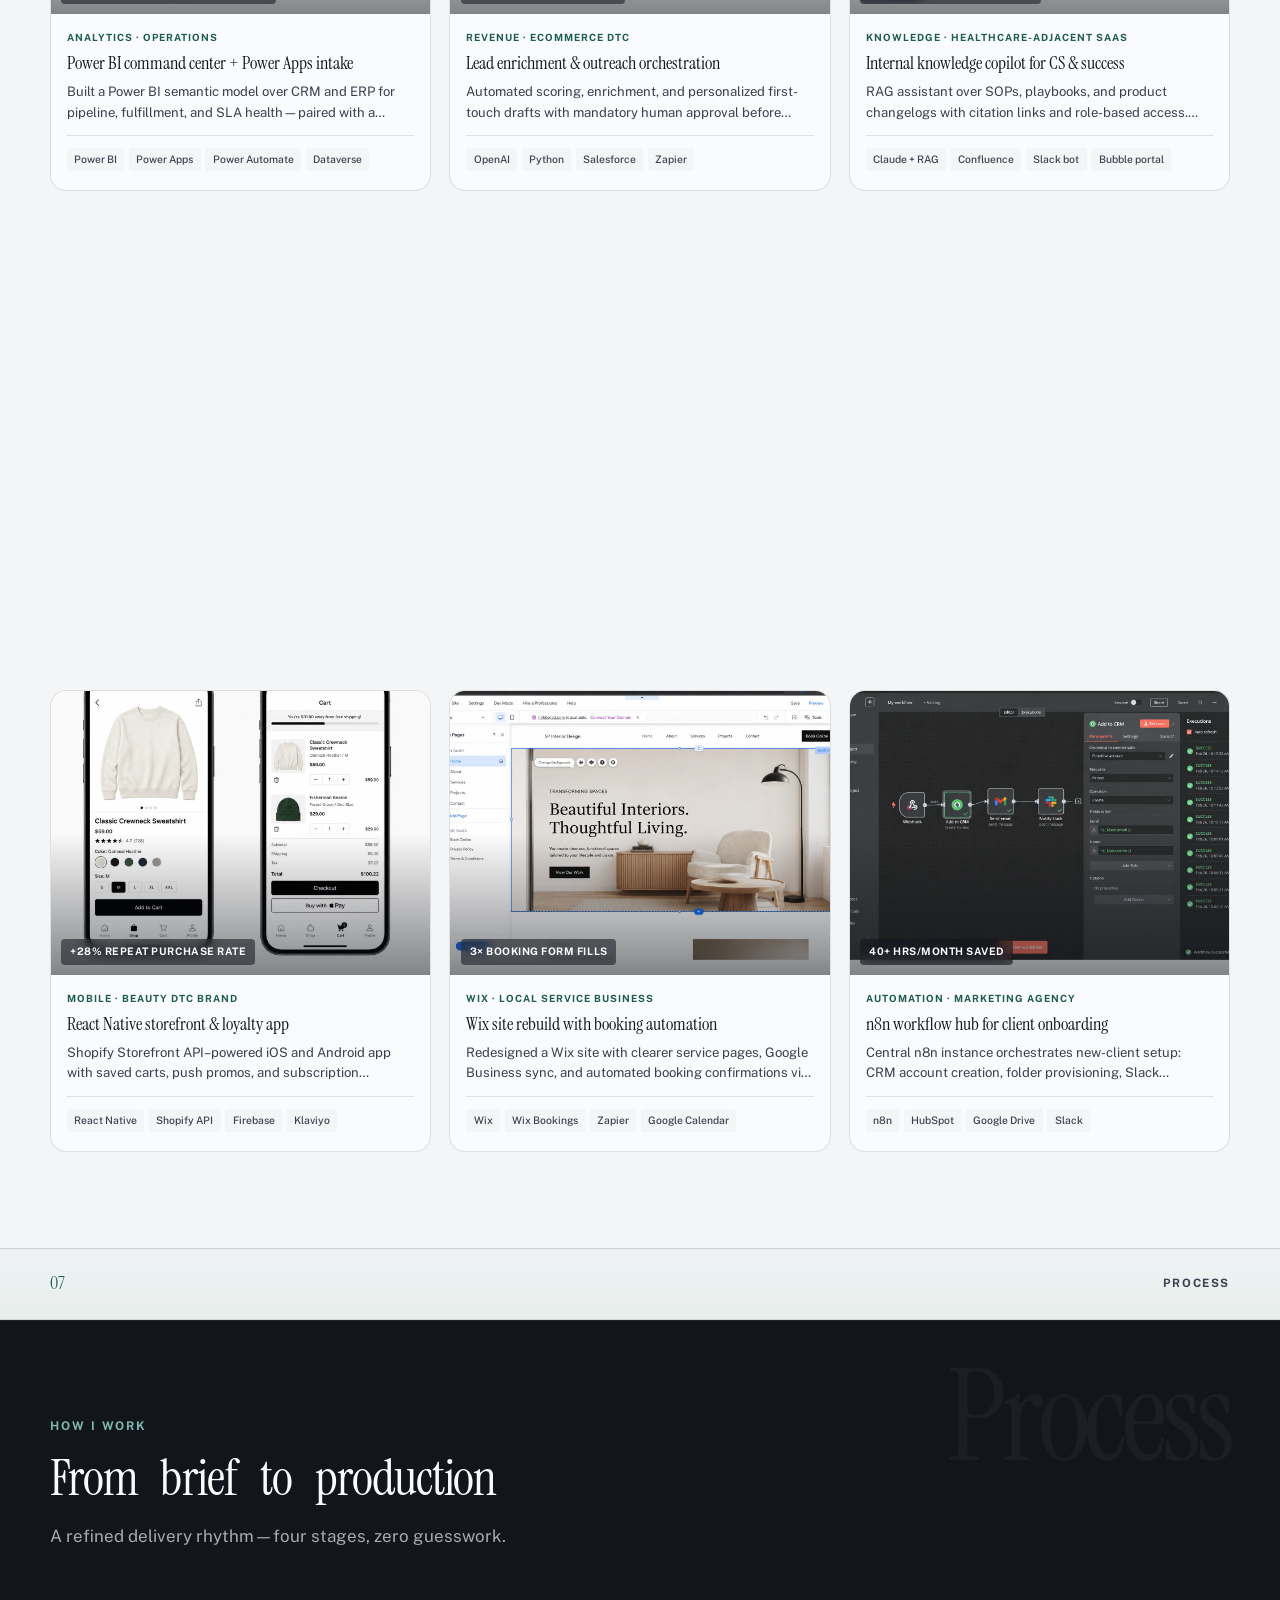
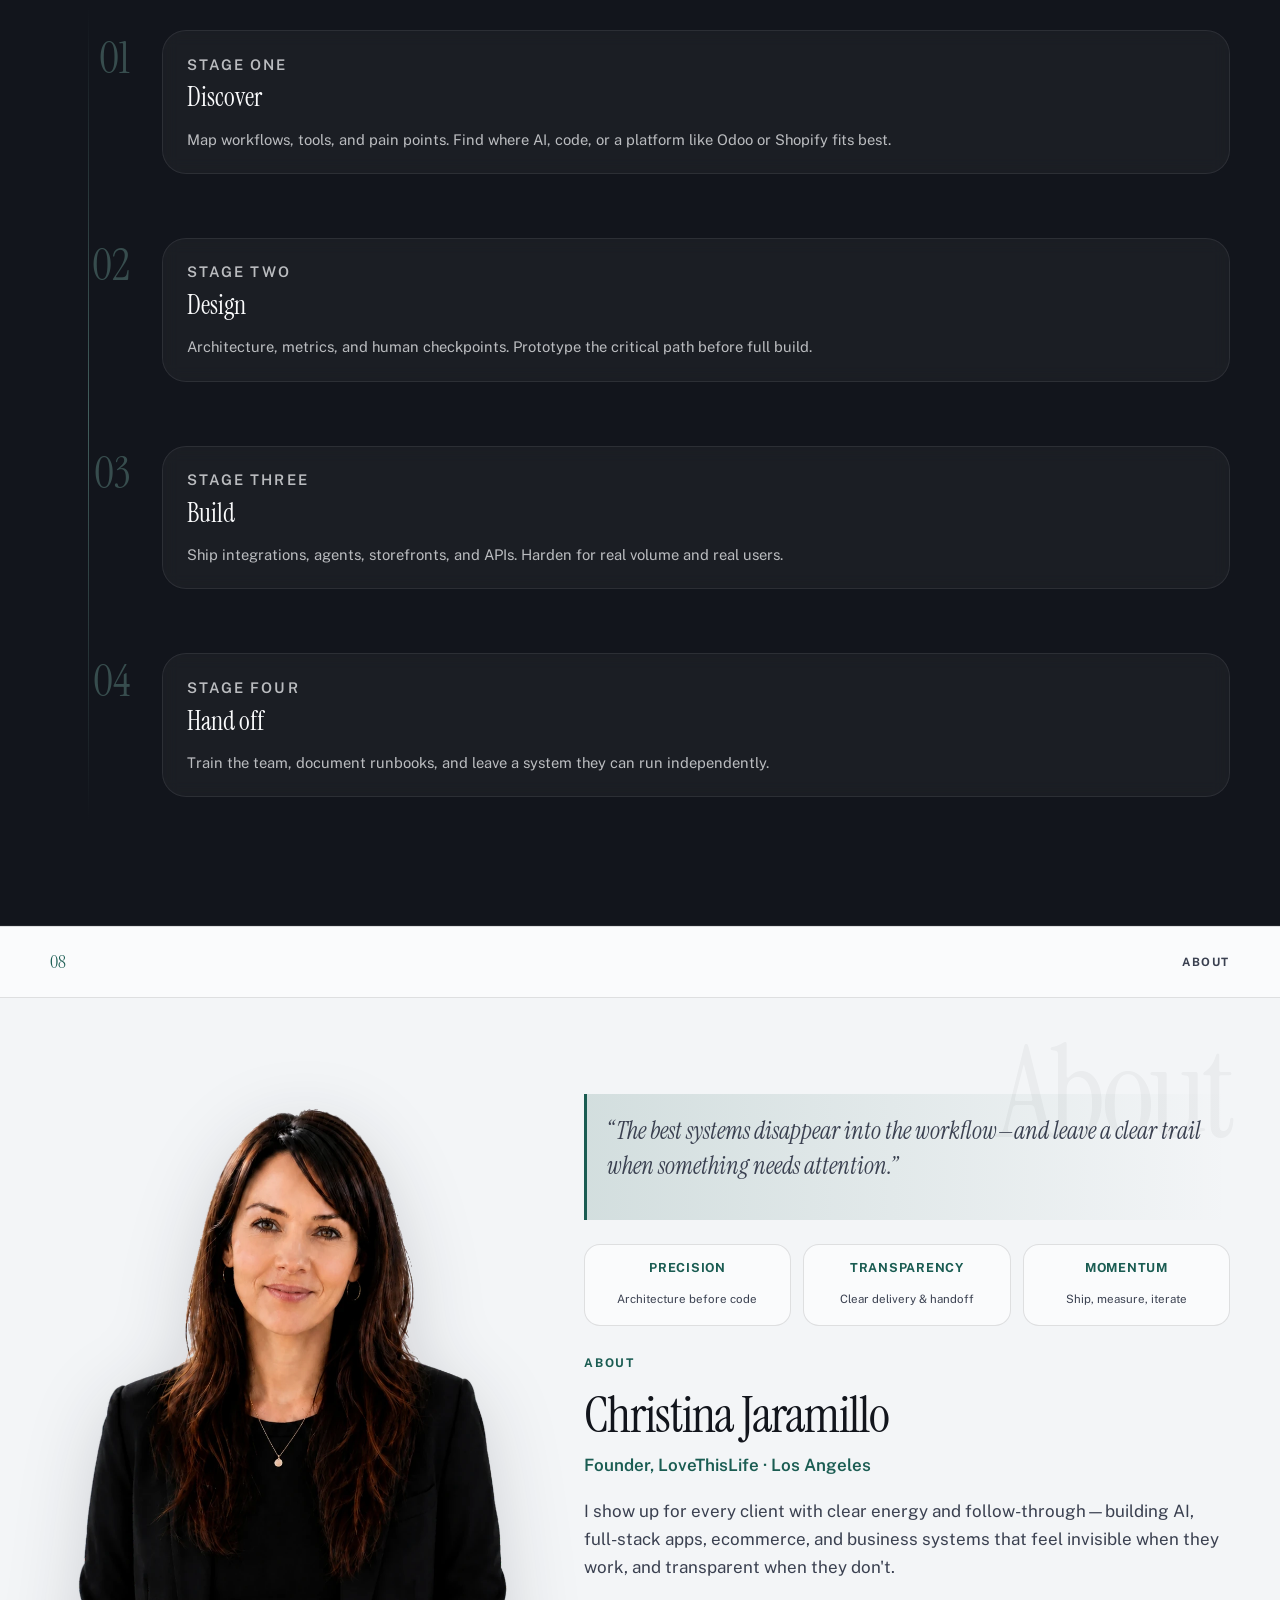
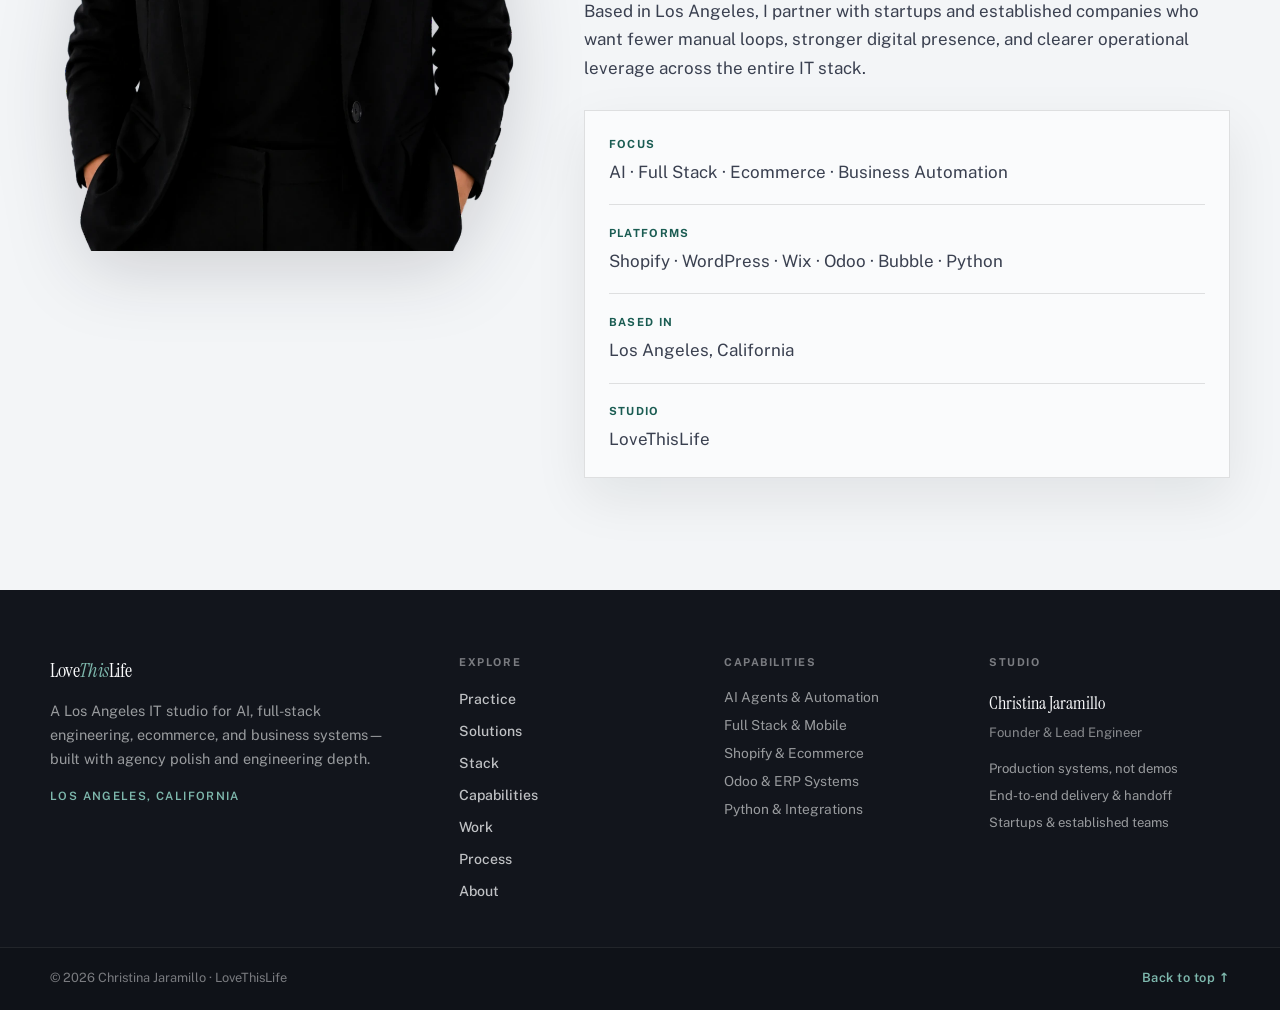
==== commit 6a9608d3: "Update portrait from final.png and refresh favicon set. Replace hero and about portrait with the fin" ====
--- a/index.html
+++ b/index.html
@@ -8,10 +8,10 @@
   <link rel="preconnect" href="https://fonts.googleapis.com" />
   <link rel="preconnect" href="https://fonts.gstatic.com" crossorigin />
   <link href="https://fonts.googleapis.com/css2?family=Instrument+Serif:ital@0;1&family=Public+Sans:ital,wght@0,300;0,400;0,500;0,600;0,700;1,400&display=swap" rel="stylesheet" />
-  <link rel="icon" href="assets/favicon.svg" type="image/svg+xml" />
-  <link rel="icon" href="assets/favicon.ico" sizes="any" />
-  <link rel="icon" href="assets/favicon-32.webp" type="image/webp" sizes="32x32" />
-  <link rel="apple-touch-icon" href="assets/apple-touch-icon.webp" />
+  <link rel="icon" href="assets/favicon.svg?v=2" type="image/svg+xml" />
+  <link rel="icon" href="assets/favicon.ico?v=2" sizes="any" />
+  <link rel="icon" href="assets/favicon-32.webp?v=2" type="image/webp" sizes="32x32" />
+  <link rel="apple-touch-icon" href="assets/apple-touch-icon.webp?v=2" />
   <link rel="stylesheet" href="styles.css" />
 </head>
 <body>
@@ -92,7 +92,7 @@
           </div>
         </div>
         <figure class="hero-portrait hero-anim" style="--d:3" id="hero-portrait">
-          <img src="assets/christina-jaramillo-portrait.webp?v=16" alt="Christina Jaramillo" width="800" height="1200" />
+          <img src="assets/christina-jaramillo-portrait.webp?v=23" alt="Christina Jaramillo" width="800" height="1200" />
         </figure>
       </div>
       <div class="hero-ticker" aria-hidden="true">
@@ -789,7 +789,7 @@
     <section class="section about part-block" id="about" data-part="about">
       <div class="container about-grid">
         <figure class="about-portrait reveal">
-          <img src="assets/christina-jaramillo-portrait.webp?v=16" alt="Christina Jaramillo" width="800" height="1200" />
+          <img src="assets/christina-jaramillo-portrait.webp?v=23" alt="Christina Jaramillo" width="800" height="1200" />
         </figure>
         <div class="about-copy reveal">
           <blockquote class="about-quote">
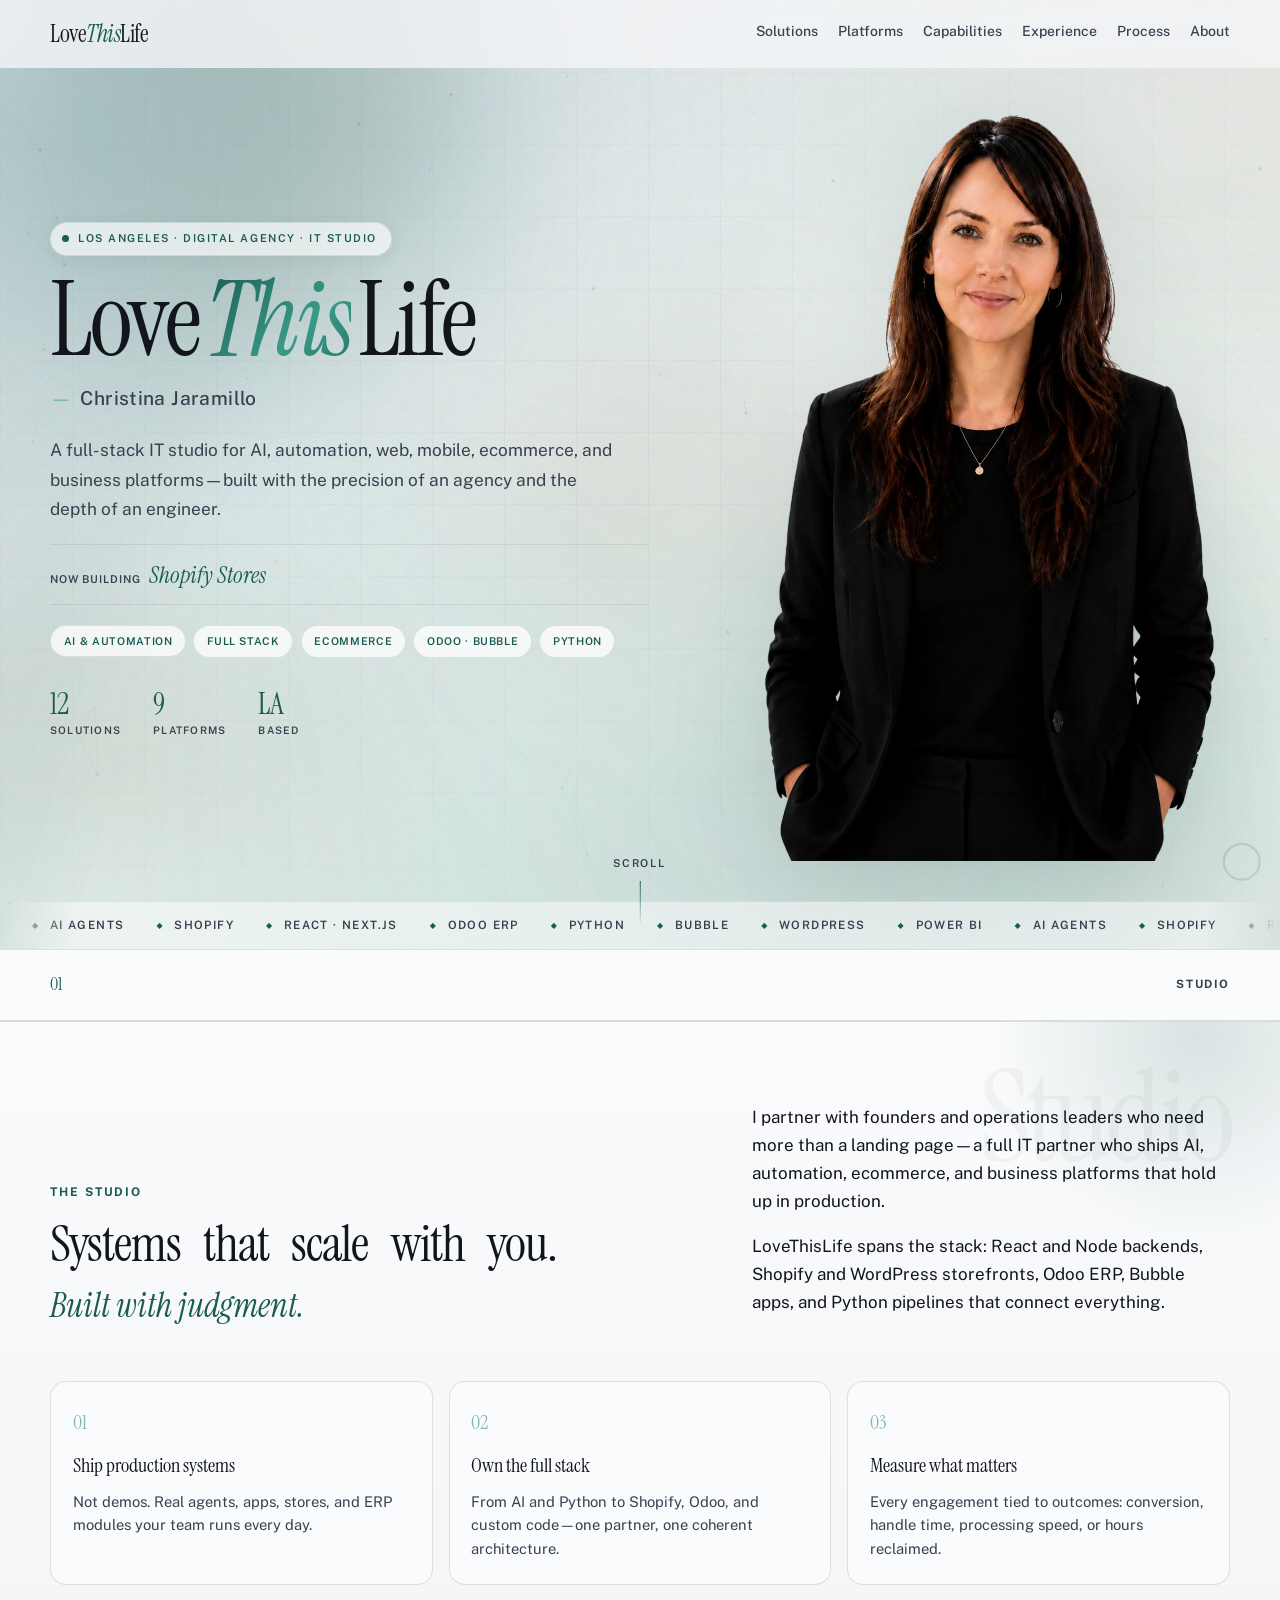
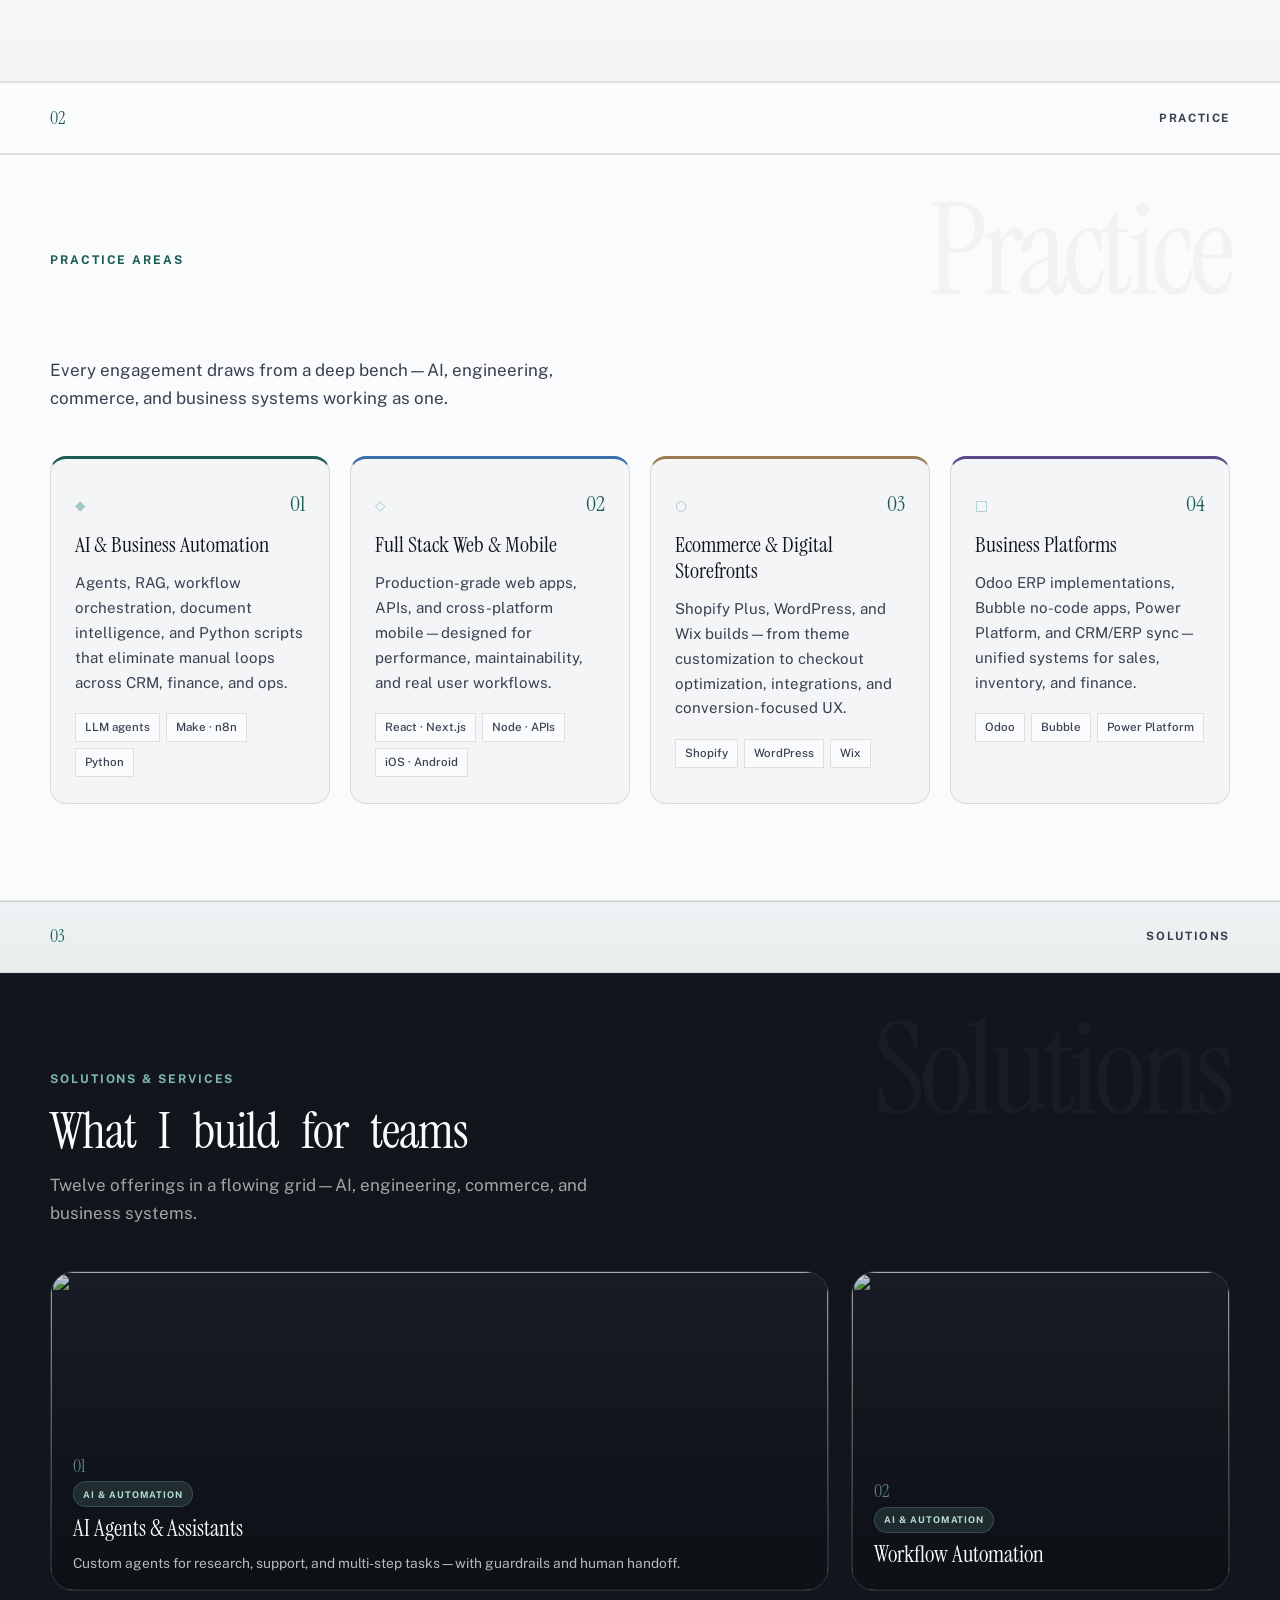
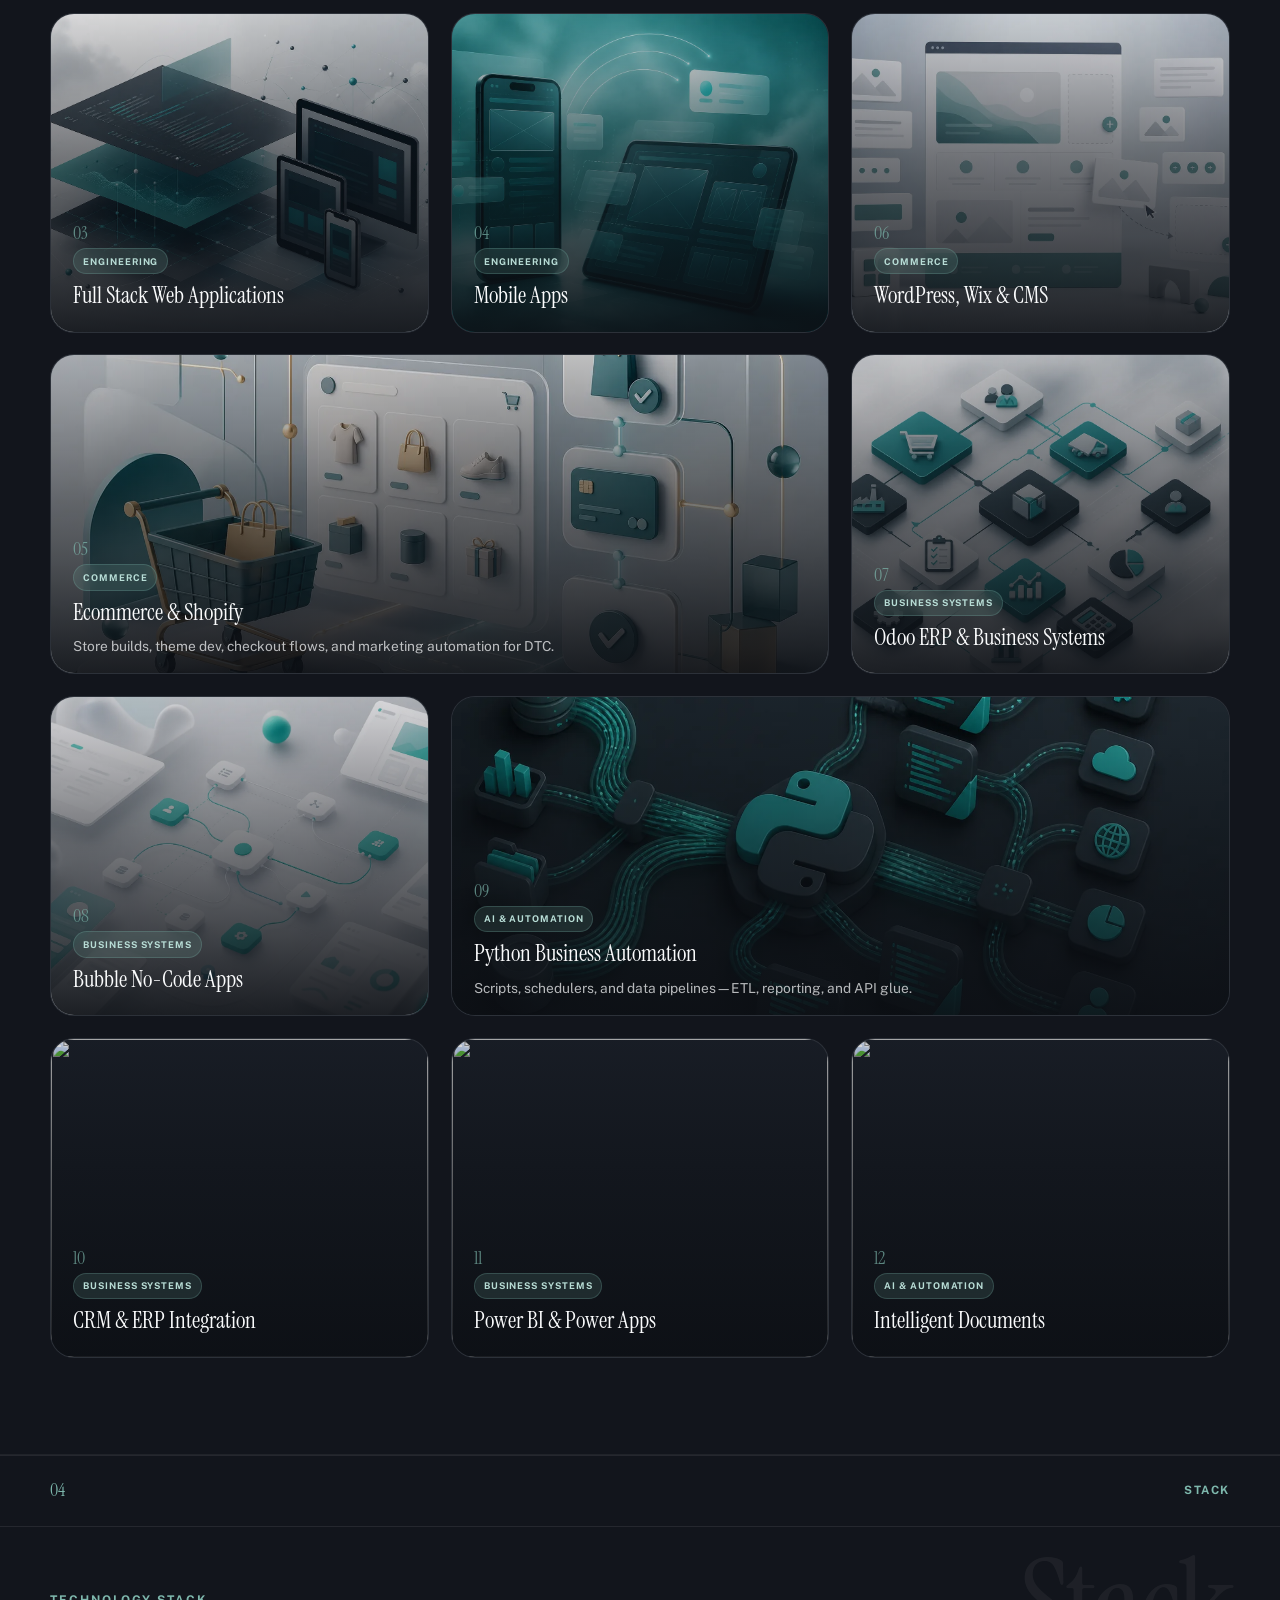
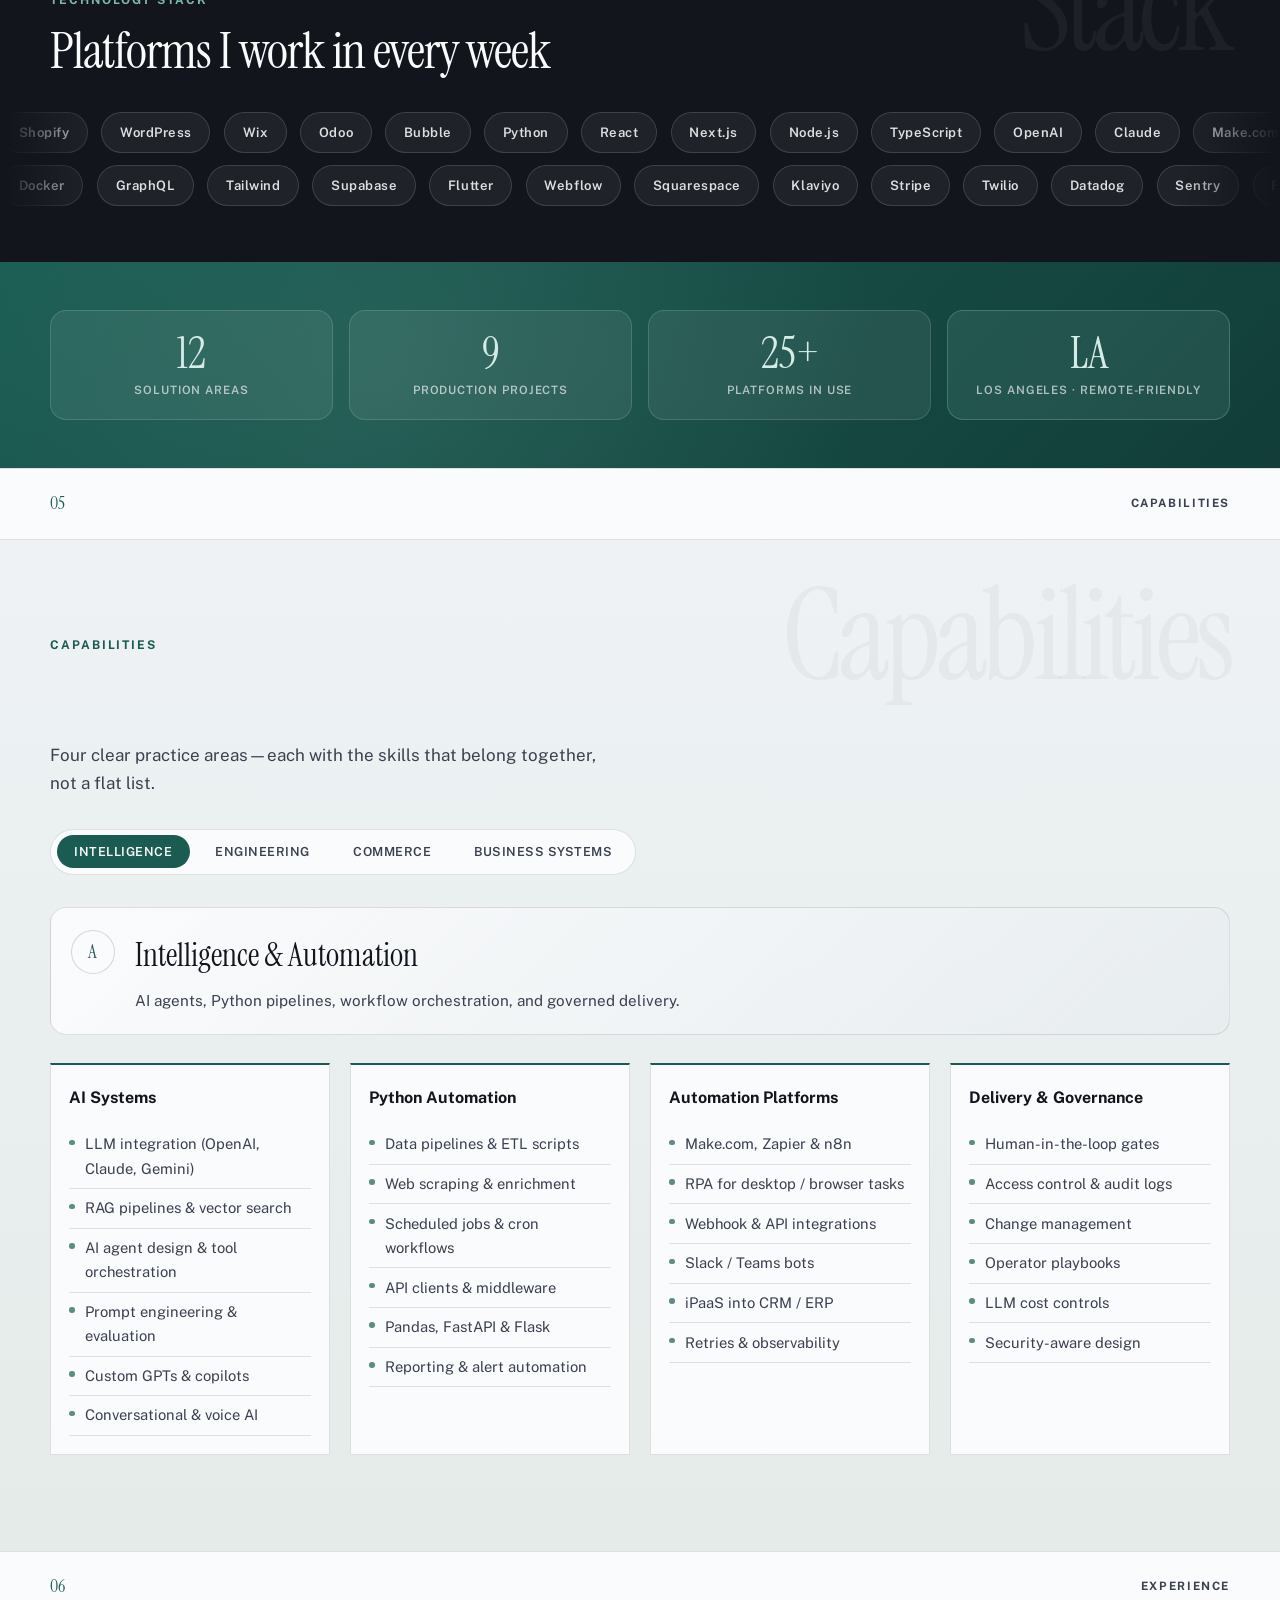
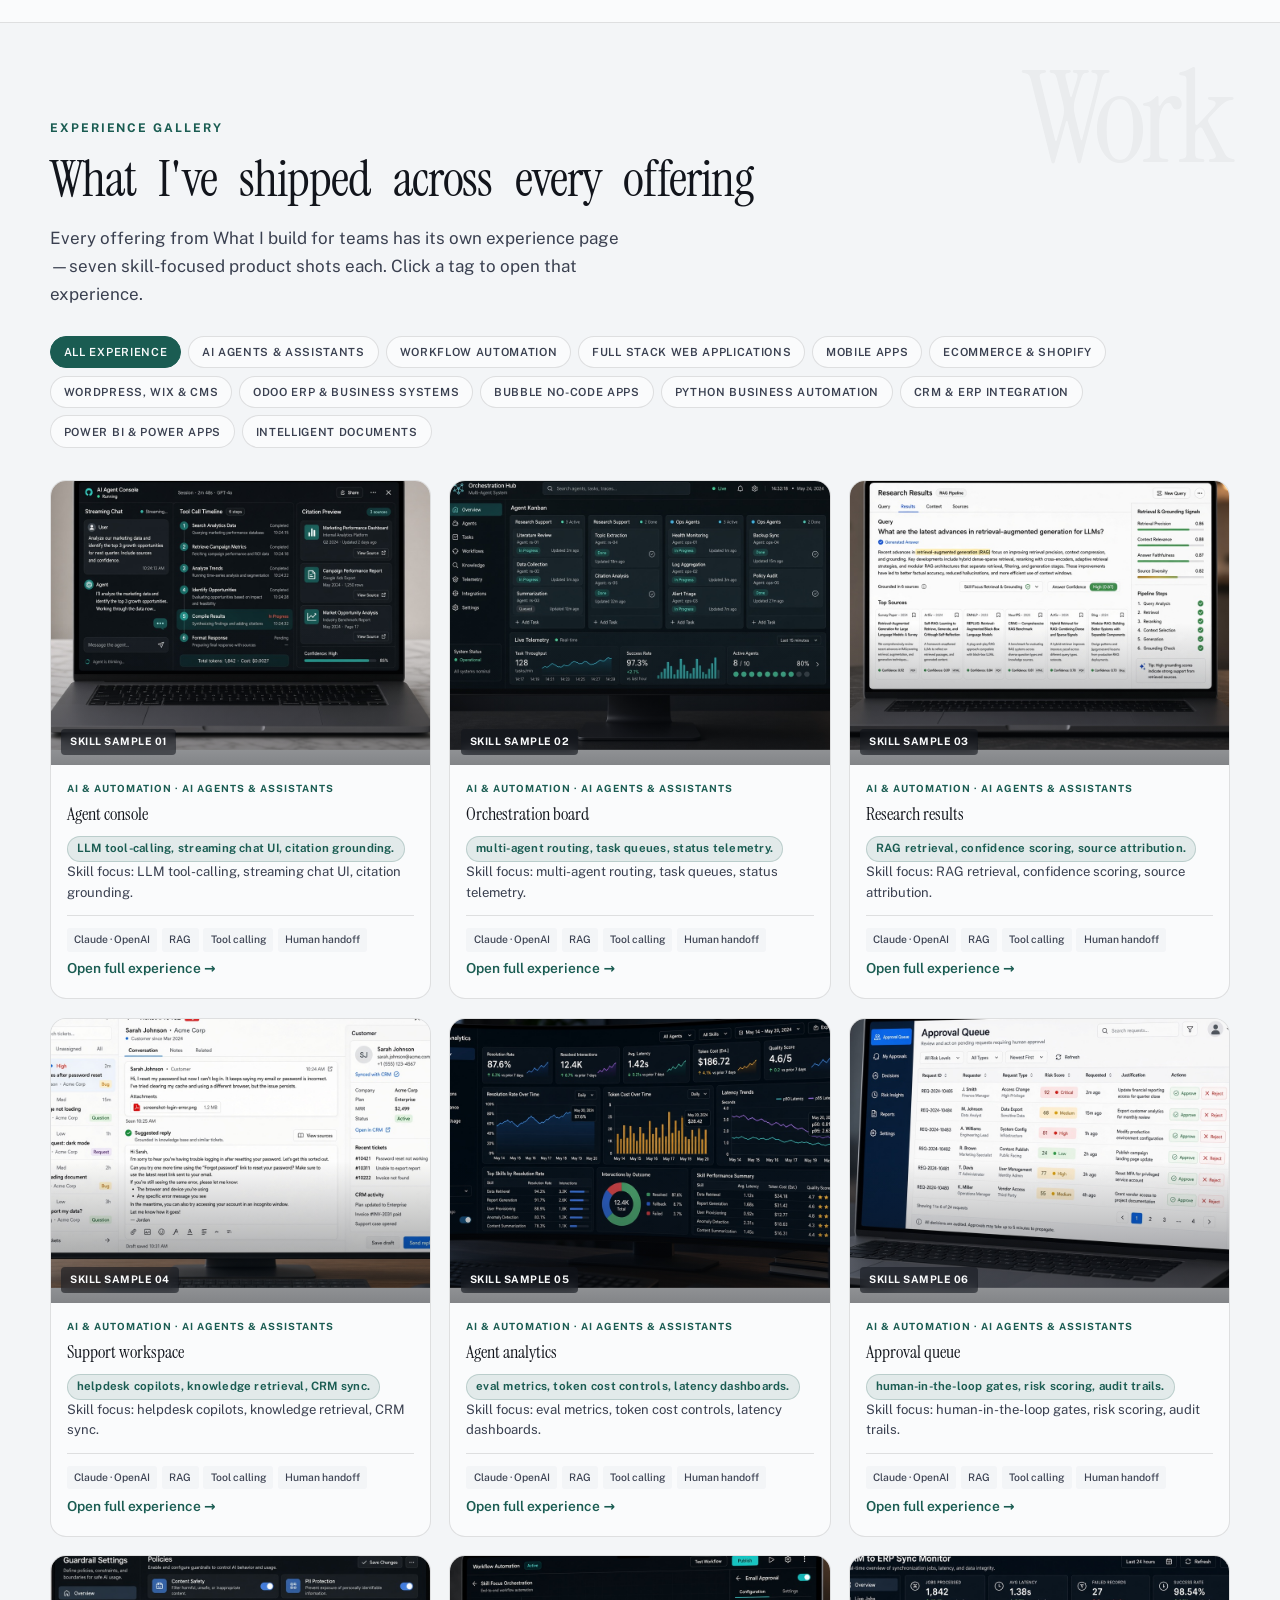
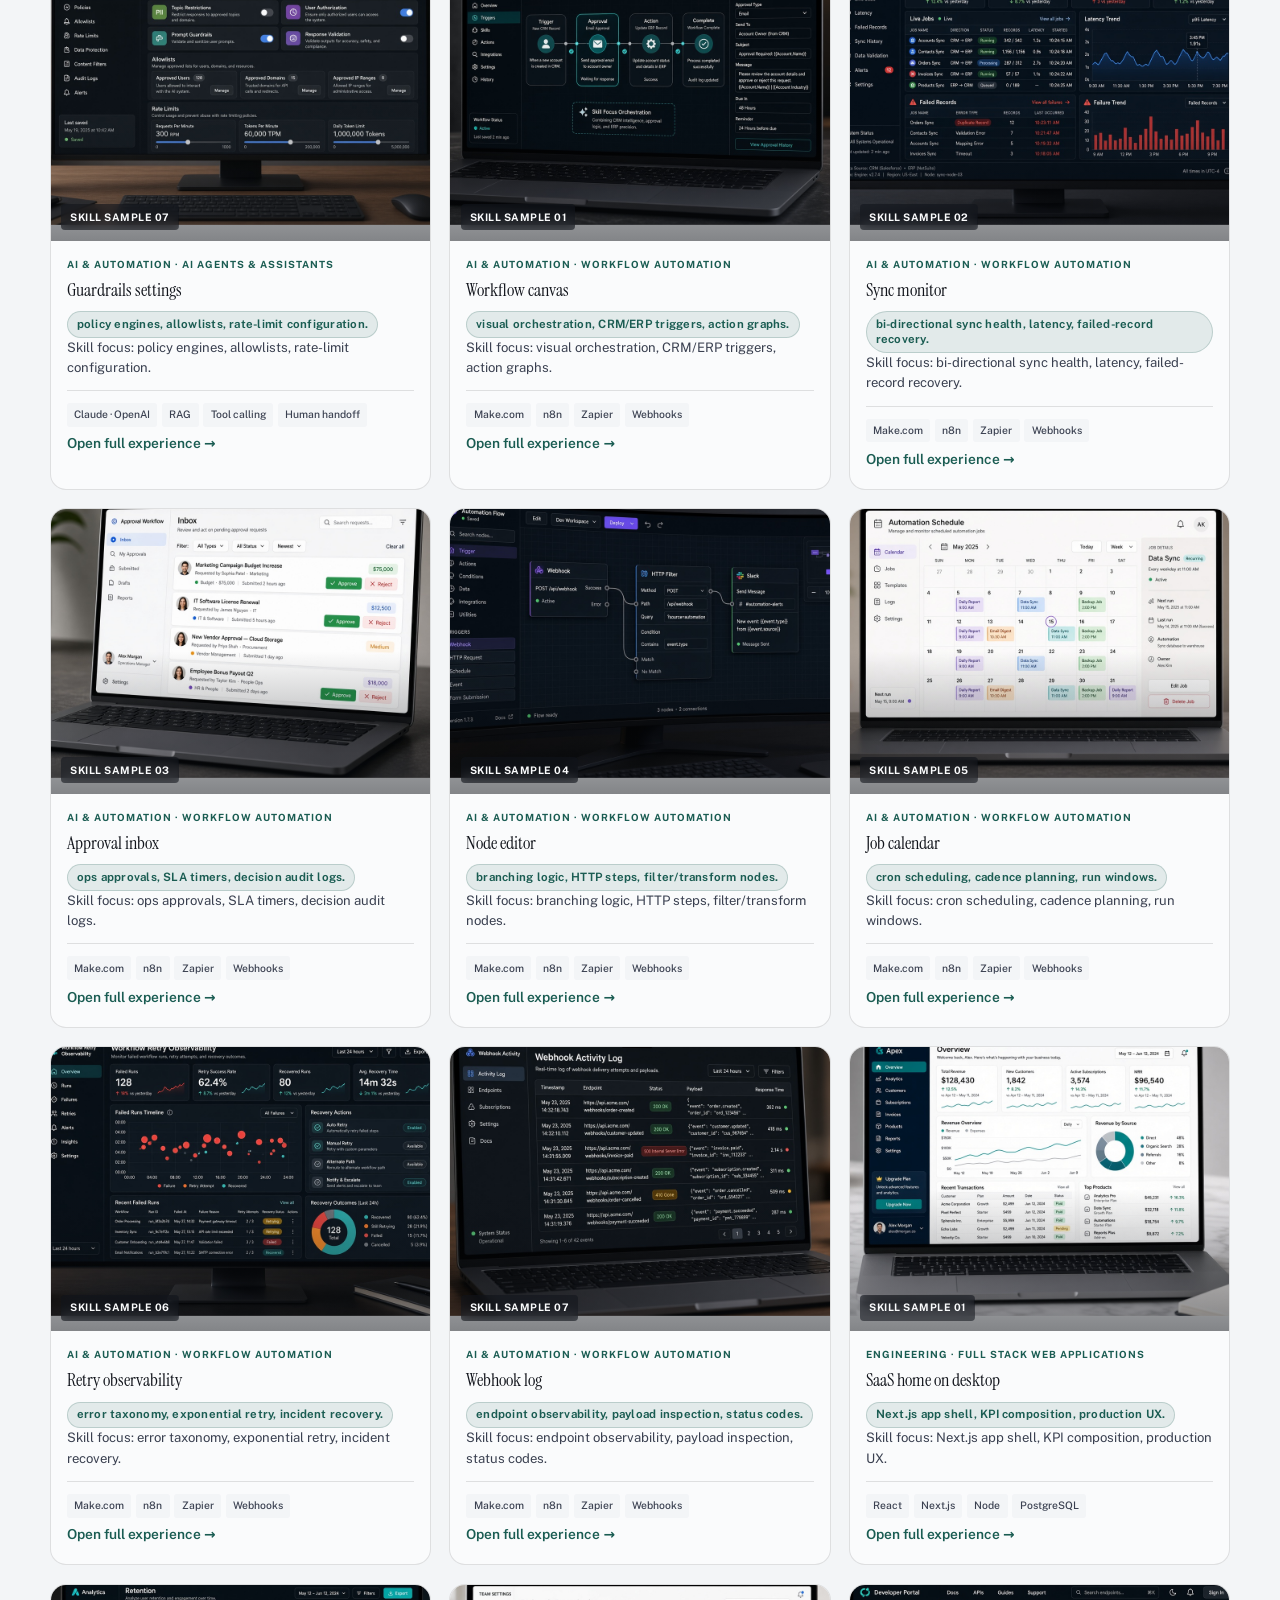
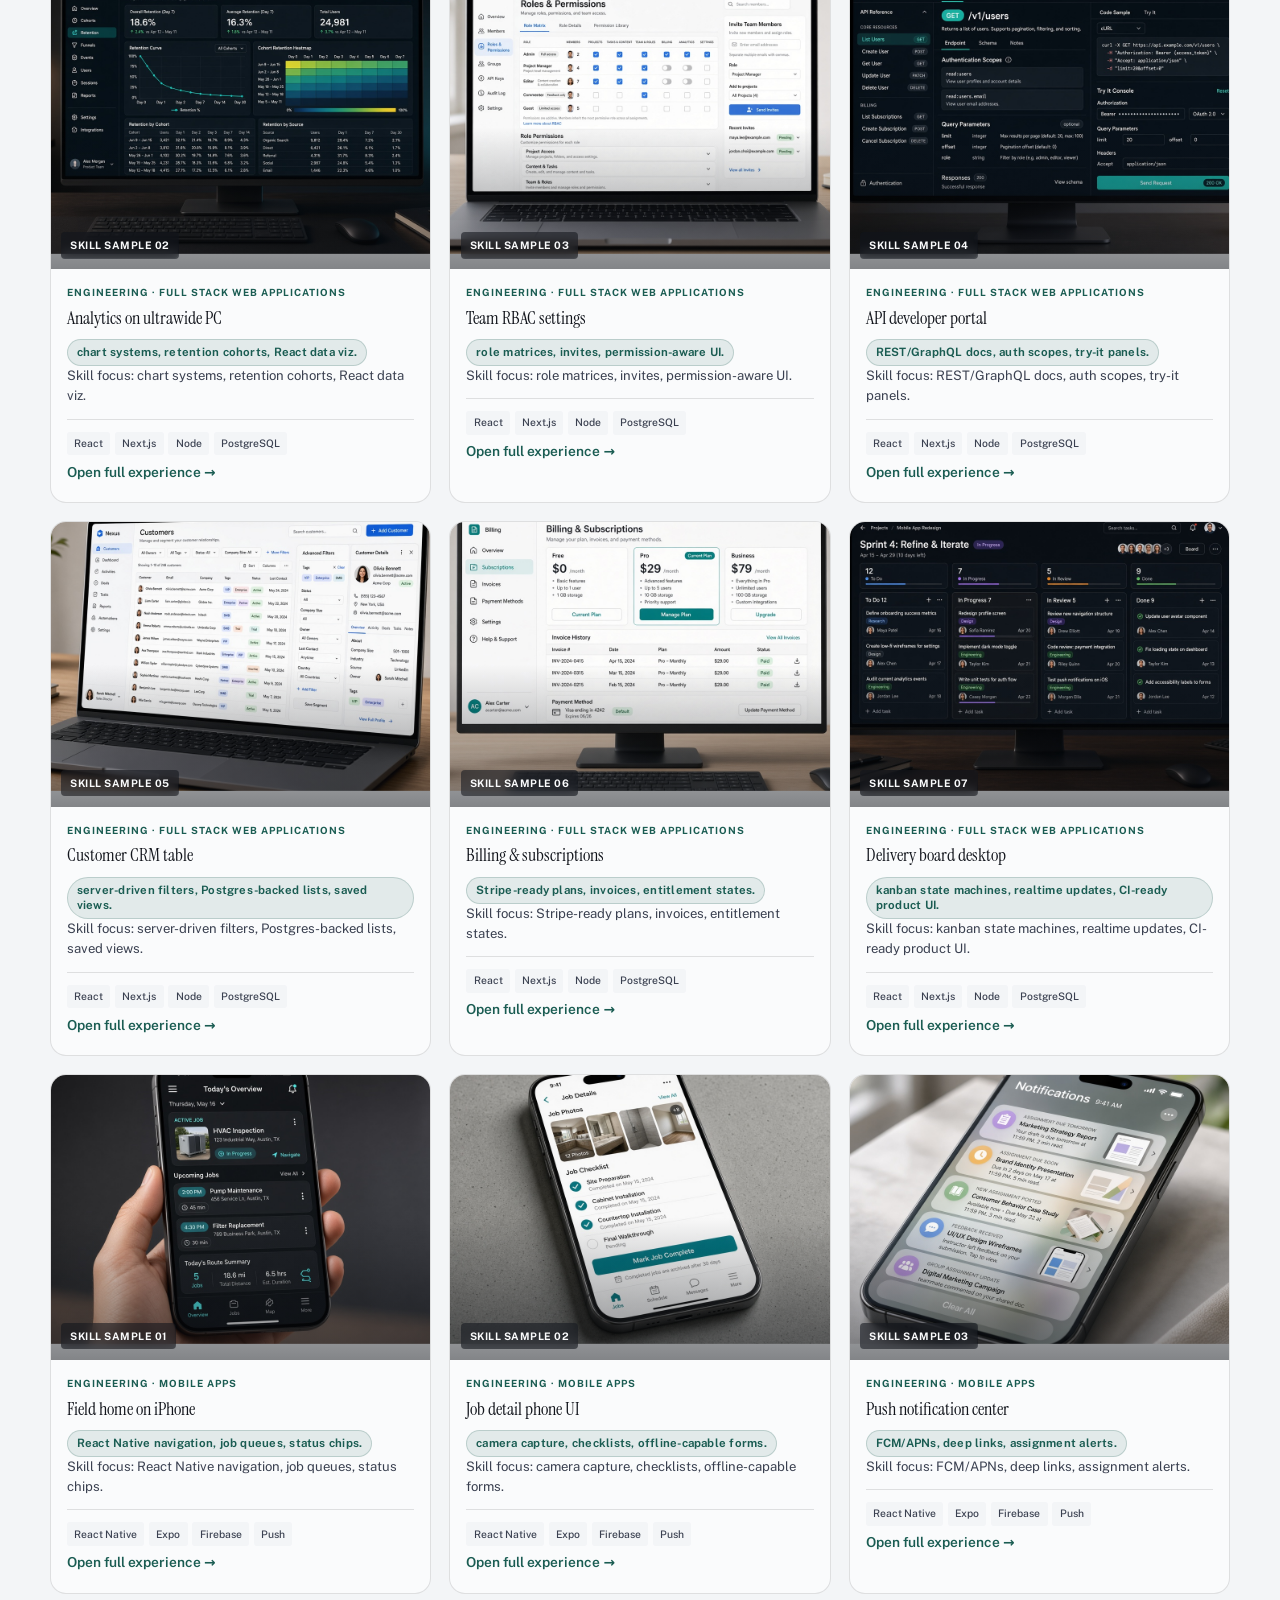
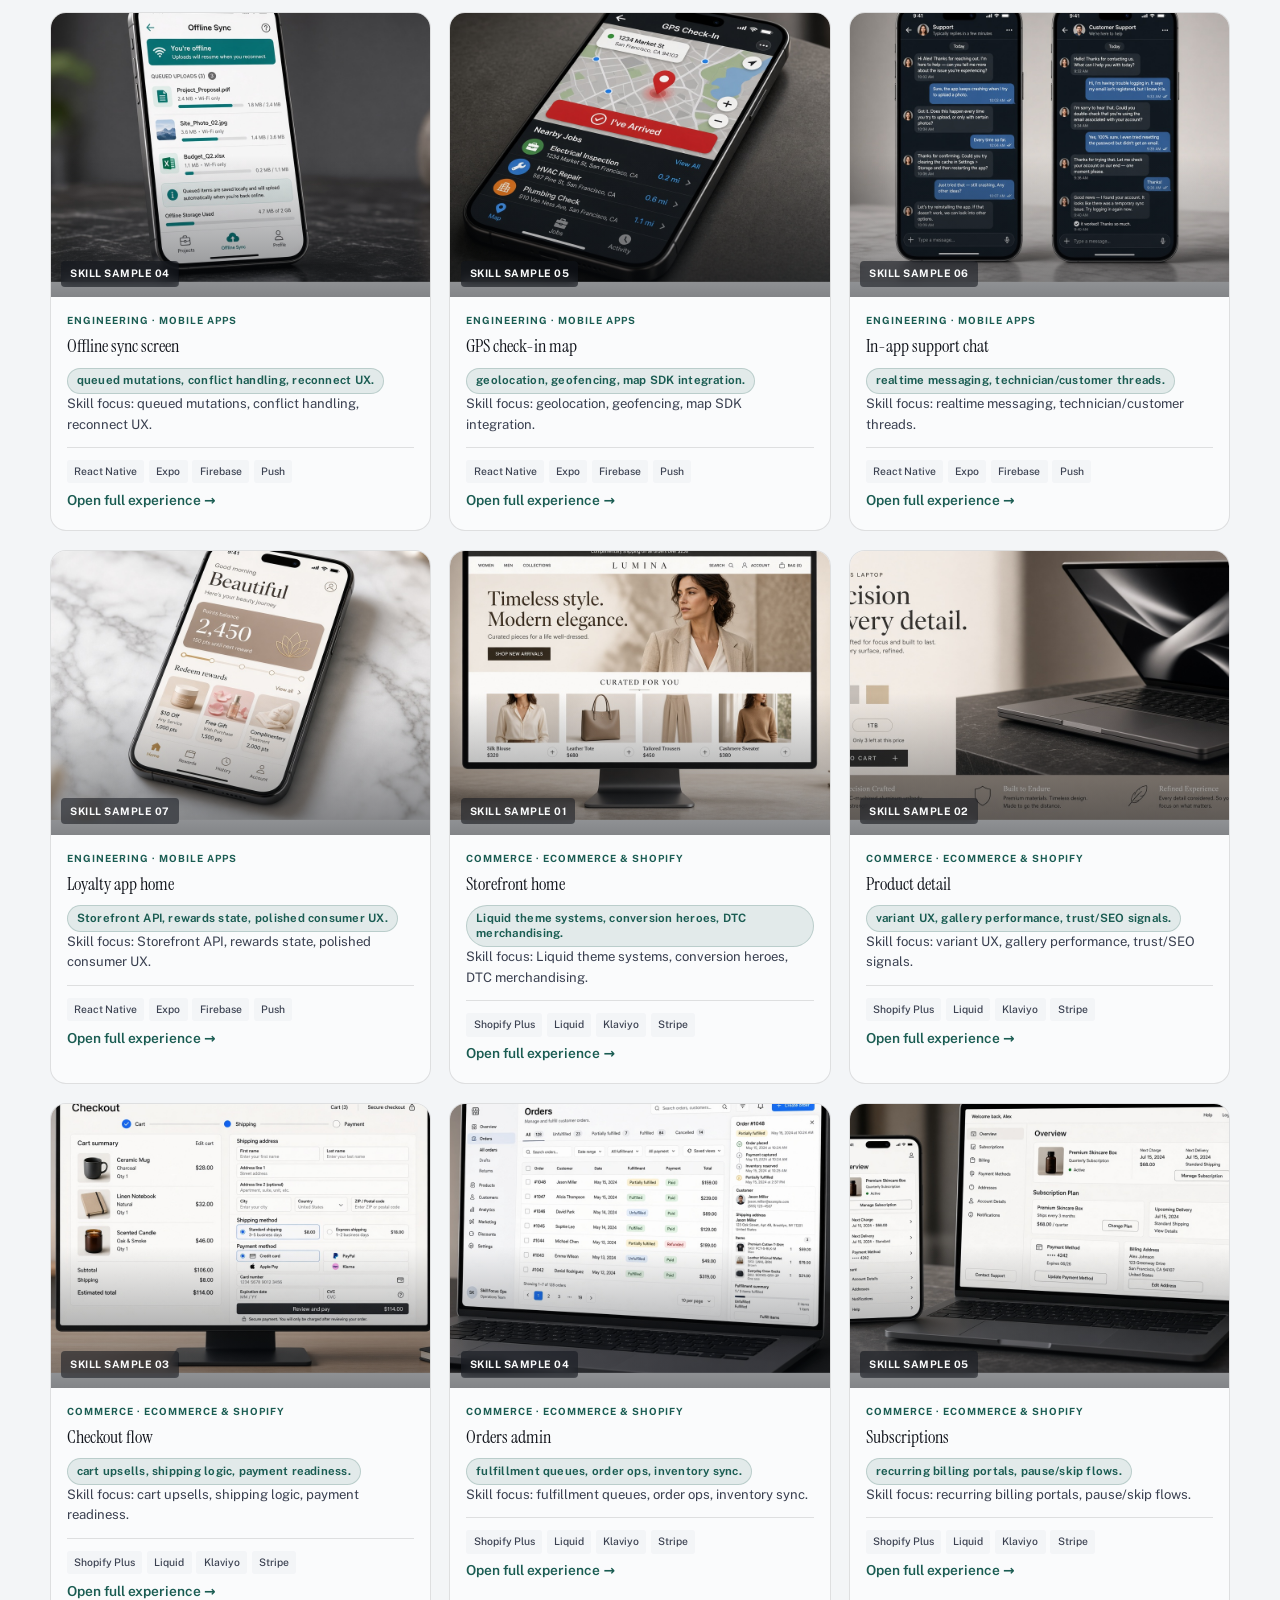
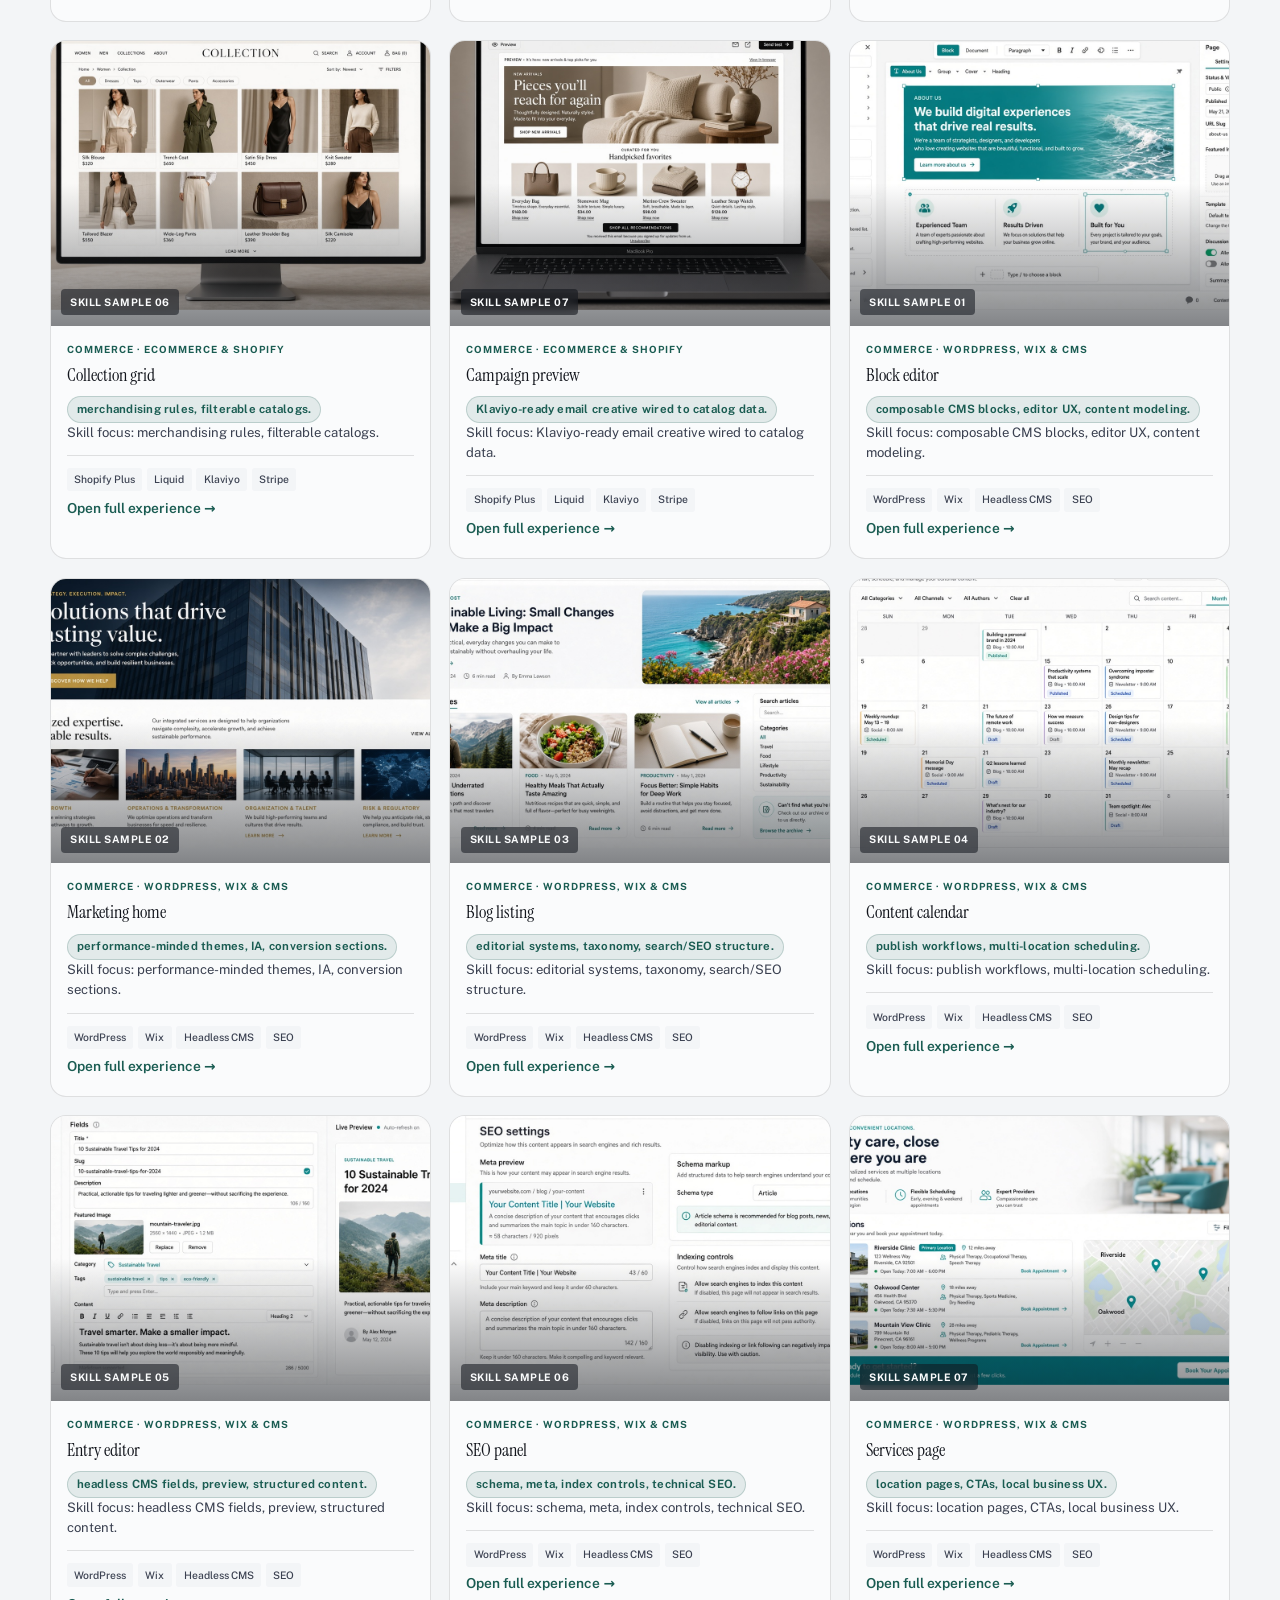
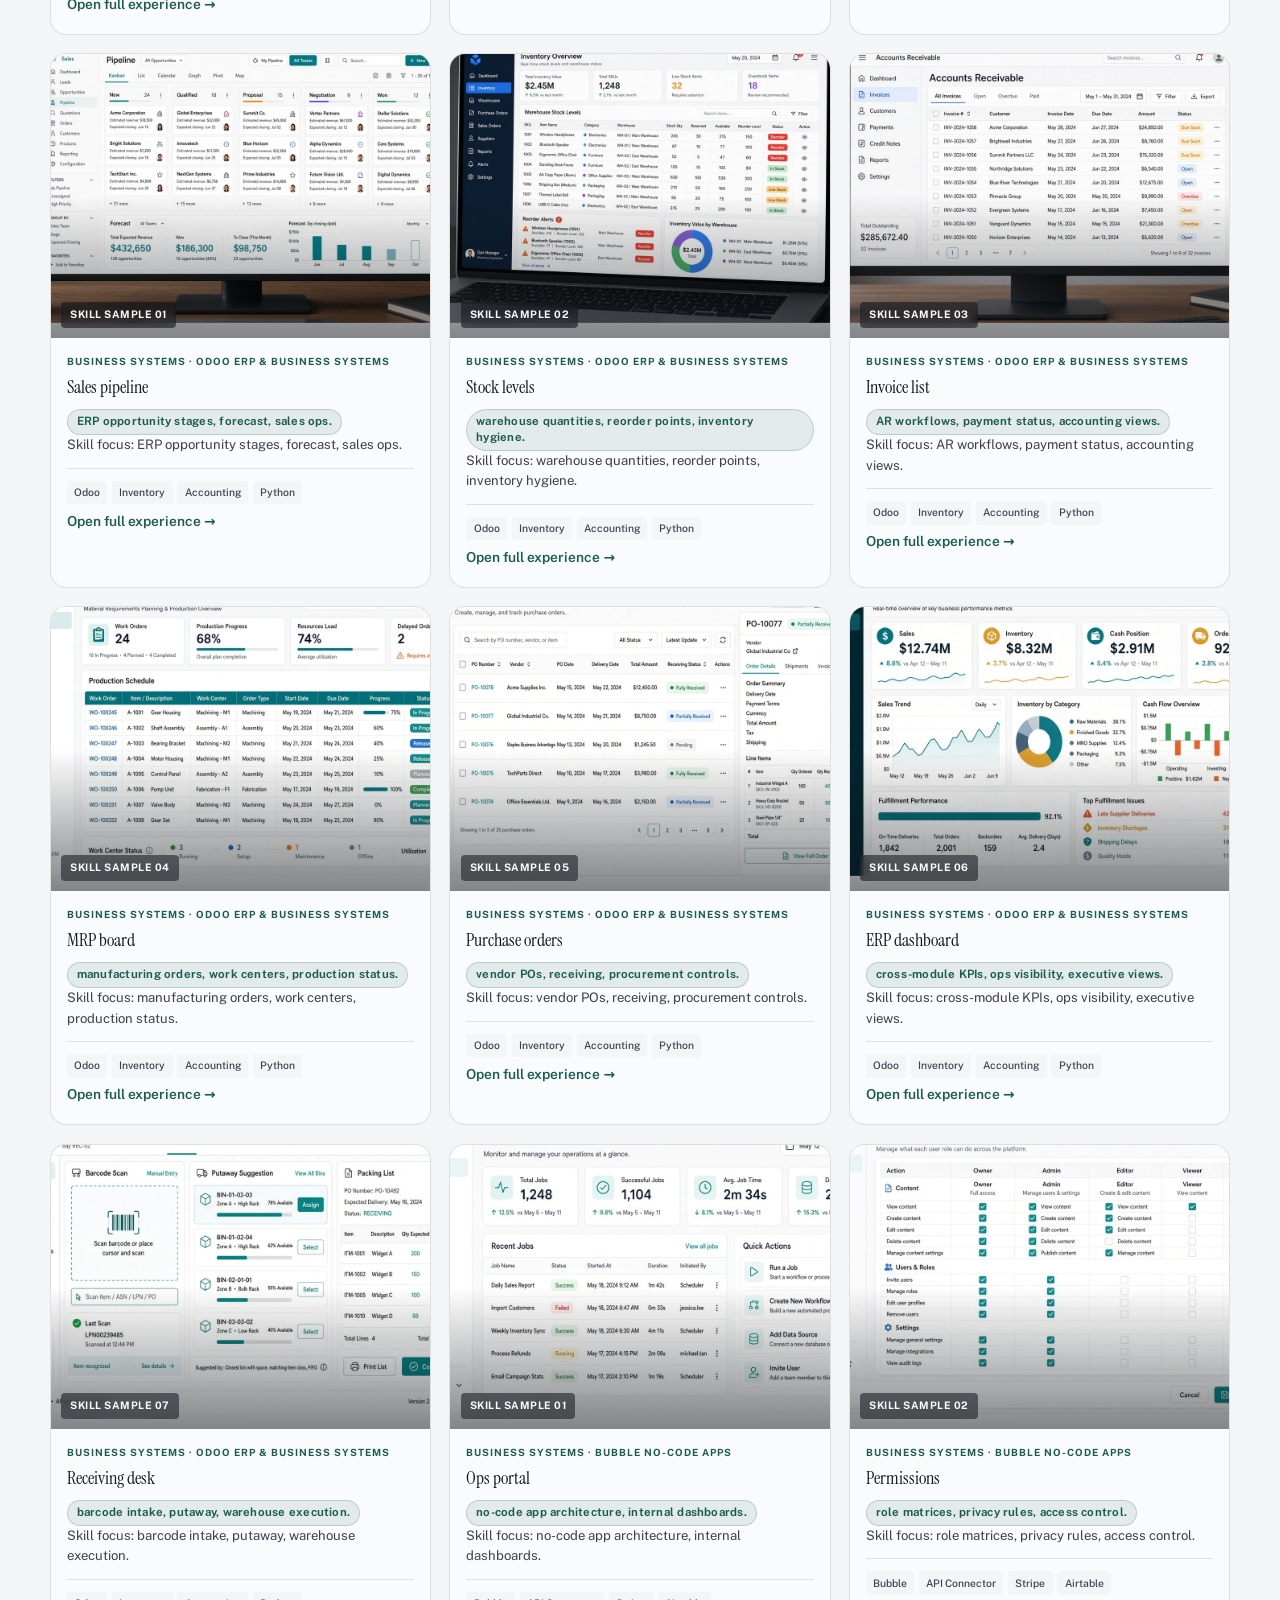
==== commit 8ac03671: "Expand portfolio with skill-focused experience galleries and product samples. Add dedicated experien" ====
--- a/index.html
+++ b/index.html
@@ -13,6 +13,7 @@
   <link rel="icon" href="assets/favicon-32.webp?v=2" type="image/webp" sizes="32x32" />
   <link rel="apple-touch-icon" href="assets/apple-touch-icon.webp?v=2" />
   <link rel="stylesheet" href="styles.css" />
+  <link rel="stylesheet" href="experience.css" />
 </head>
 <body>
   <a class="skip-link" href="#main">Skip to content</a>
@@ -33,7 +34,7 @@
         <a href="#solutions">Solutions</a>
         <a href="#platforms">Platforms</a>
         <a href="#skills">Capabilities</a>
-        <a href="#experience">Work</a>
+        <a href="#experience">Experience</a>
         <a href="#process">Process</a>
         <a href="#about">About</a>
       </nav>
@@ -45,7 +46,7 @@
       <a href="#solutions">Solutions</a>
       <a href="#platforms">Platforms</a>
       <a href="#skills">Capabilities</a>
-      <a href="#experience">Work</a>
+      <a href="#experience">Experience</a>
       <a href="#process">Process</a>
       <a href="#about">About</a>
     </nav>
@@ -213,7 +214,7 @@
         </div>
 
         <div class="solutions-flow">
-          <article class="solution-card reveal solution-card--wide" data-category="intelligence">
+          <a class="solution-card reveal solution-card--wide" href="automation/experience/" data-solution="ai-agents" data-category="intelligence">
             <figure class="solution-card__media"><img src="assets/solution-ai-agents.webp" alt="" loading="lazy" /></figure>
             <div class="solution-card__panel">
               <span class="solution-card__num">01</span>
@@ -221,8 +222,8 @@
               <h3>AI Agents &amp; Assistants</h3>
               <p>Custom agents for research, support, and multi-step tasks—with guardrails and human handoff.</p>
             </div>
-          </article>
-          <article class="solution-card reveal" data-category="intelligence">
+          </a>
+          <a class="solution-card reveal" href="automation/workflow/" data-solution="workflow" data-category="intelligence">
             <figure class="solution-card__media"><img src="assets/solution-workflow.webp" alt="" loading="lazy" /></figure>
             <div class="solution-card__panel">
               <span class="solution-card__num">02</span>
@@ -230,8 +231,8 @@
               <h3>Workflow Automation</h3>
               <p>Orchestration across CRM, ERP, email, and ops—approvals without chasing.</p>
             </div>
-          </article>
-          <article class="solution-card reveal" data-category="engineering">
+          </a>
+          <a class="solution-card reveal" href="engineering/web-apps/" data-solution="web-apps" data-category="engineering">
             <figure class="solution-card__media"><img src="assets/solution-fullstack.webp" alt="" loading="lazy" /></figure>
             <div class="solution-card__panel">
               <span class="solution-card__num">03</span>
@@ -239,8 +240,8 @@
               <h3>Full Stack Web Applications</h3>
               <p>React, Next.js, Node, and APIs—deployed and monitored for production.</p>
             </div>
-          </article>
-          <article class="solution-card reveal" data-category="engineering">
+          </a>
+          <a class="solution-card reveal" href="engineering/mobile/" data-solution="mobile" data-category="engineering">
             <figure class="solution-card__media"><img src="assets/solution-mobile.webp" alt="" loading="lazy" /></figure>
             <div class="solution-card__panel">
               <span class="solution-card__num">04</span>
@@ -248,8 +249,8 @@
               <h3>Mobile Apps</h3>
               <p>Cross-platform mobile with push notifications, offline sync, and polished UX.</p>
             </div>
-          </article>
-          <article class="solution-card reveal solution-card--wide" data-category="commerce">
+          </a>
+          <a class="solution-card reveal solution-card--wide" href="commerce/shopify/" data-solution="shopify" data-category="commerce">
             <figure class="solution-card__media"><img src="assets/solution-ecommerce.webp" alt="" loading="lazy" /></figure>
             <div class="solution-card__panel">
               <span class="solution-card__num">05</span>
@@ -257,8 +258,8 @@
               <h3>Ecommerce &amp; Shopify</h3>
               <p>Store builds, theme dev, checkout flows, and marketing automation for DTC.</p>
             </div>
-          </article>
-          <article class="solution-card reveal" data-category="commerce">
+          </a>
+          <a class="solution-card reveal" href="commerce/cms/" data-solution="cms" data-category="commerce">
             <figure class="solution-card__media"><img src="assets/solution-cms.webp" alt="" loading="lazy" /></figure>
             <div class="solution-card__panel">
               <span class="solution-card__num">06</span>
@@ -266,8 +267,8 @@
               <h3>WordPress, Wix &amp; CMS</h3>
               <p>Custom themes, SEO-ready sites, and headless CMS for content teams.</p>
             </div>
-          </article>
-          <article class="solution-card reveal" data-category="systems">
+          </a>
+          <a class="solution-card reveal" href="systems/odoo/" data-solution="odoo" data-category="systems">
             <figure class="solution-card__media"><img src="assets/solution-odoo.webp" alt="" loading="lazy" /></figure>
             <div class="solution-card__panel">
               <span class="solution-card__num">07</span>
@@ -275,8 +276,8 @@
               <h3>Odoo ERP &amp; Business Systems</h3>
               <p>Sales, inventory, accounting—configured, integrated, and adopted by teams.</p>
             </div>
-          </article>
-          <article class="solution-card reveal" data-category="systems">
+          </a>
+          <a class="solution-card reveal" href="systems/bubble/" data-solution="bubble" data-category="systems">
             <figure class="solution-card__media"><img src="assets/solution-bubble.webp" alt="" loading="lazy" /></figure>
             <div class="solution-card__panel">
               <span class="solution-card__num">08</span>
@@ -284,8 +285,8 @@
               <h3>Bubble No-Code Apps</h3>
               <p>Rapid MVPs and internal tools—workflows, permissions, and API connections.</p>
             </div>
-          </article>
-          <article class="solution-card reveal solution-card--wide" data-category="intelligence">
+          </a>
+          <a class="solution-card reveal solution-card--wide" href="automation/python/" data-solution="python" data-category="intelligence">
             <figure class="solution-card__media"><img src="assets/solution-python.webp" alt="" loading="lazy" /></figure>
             <div class="solution-card__panel">
               <span class="solution-card__num">09</span>
@@ -293,8 +294,8 @@
               <h3>Python Business Automation</h3>
               <p>Scripts, schedulers, and data pipelines—ETL, reporting, and API glue.</p>
             </div>
-          </article>
-          <article class="solution-card reveal" data-category="systems">
+          </a>
+          <a class="solution-card reveal" href="systems/crm-erp/" data-solution="crm-erp" data-category="systems">
             <figure class="solution-card__media"><img src="assets/solution-crm-erp.webp" alt="" loading="lazy" /></figure>
             <div class="solution-card__panel">
               <span class="solution-card__num">10</span>
@@ -302,8 +303,8 @@
               <h3>CRM &amp; ERP Integration</h3>
               <p>Salesforce, HubSpot, NetSuite, Dynamics—one story across systems.</p>
             </div>
-          </article>
-          <article class="solution-card reveal" data-category="systems">
+          </a>
+          <a class="solution-card reveal" href="systems/power-platform/" data-solution="power-platform" data-category="systems">
             <figure class="solution-card__media"><img src="assets/solution-power-platform.webp" alt="" loading="lazy" /></figure>
             <div class="solution-card__panel">
               <span class="solution-card__num">11</span>
@@ -311,8 +312,8 @@
               <h3>Power BI &amp; Power Apps</h3>
               <p>Dashboards and low-code apps wired to CRM, ERP, and Dataverse.</p>
             </div>
-          </article>
-          <article class="solution-card reveal" data-category="intelligence">
+          </a>
+          <a class="solution-card reveal" href="automation/documents/" data-solution="documents" data-category="intelligence">
             <figure class="solution-card__media"><img src="assets/solution-documents.webp" alt="" loading="lazy" /></figure>
             <div class="solution-card__panel">
               <span class="solution-card__num">12</span>
@@ -320,7 +321,7 @@
               <h3>Intelligent Documents</h3>
               <p>Extract, classify, and route invoices and contracts into your systems.</p>
             </div>
-          </article>
+          </a>
         </div>
       </div>
     </section>
@@ -485,246 +486,1374 @@
     <div class="part-divider" aria-hidden="true">
       <span class="part-divider__num">06</span>
       <span class="part-divider__line"></span>
-      <span class="part-divider__label">Work</span>
+      <span class="part-divider__label">Experience</span>
     </div>
 
     <section class="section work part-block" id="experience" data-part="work">
       <div class="container">
-        <p class="eyebrow reveal">Selected work</p>
-        <h2 class="section-title kinetic reveal" data-kinetic>What I've shipped</h2>
-        <p class="section-lede reveal">Fifteen compact case studies—real product UIs, outcome first, stack second.</p>
-
-        <nav class="work-filter reveal" aria-label="Filter projects">
-          <button type="button" class="work-filter__btn is-active" data-filter="all">All work</button>
-          <button type="button" class="work-filter__btn" data-filter="intelligence">AI &amp; Automation</button>
-          <button type="button" class="work-filter__btn" data-filter="engineering">Engineering</button>
-          <button type="button" class="work-filter__btn" data-filter="commerce">Commerce</button>
-          <button type="button" class="work-filter__btn" data-filter="systems">Business Systems</button>
+        <p class="eyebrow reveal">Experience gallery</p>
+        <h2 class="section-title kinetic reveal" data-kinetic>What I've shipped across every offering</h2>
+        <p class="section-lede reveal">Every offering from What I build for teams has its own experience page—seven skill-focused product shots each. Click a tag to open that experience.</p>
+
+        <nav class="work-filter work-filter--solutions reveal" aria-label="Filter experience by offering">
+          <a class="work-filter__btn is-active" href="#experience" data-filter="all">All experience</a>
+          <a class="work-filter__btn" href="automation/experience/">AI Agents & Assistants</a>
+          <a class="work-filter__btn" href="automation/workflow/">Workflow Automation</a>
+          <a class="work-filter__btn" href="engineering/web-apps/">Full Stack Web Applications</a>
+          <a class="work-filter__btn" href="engineering/mobile/">Mobile Apps</a>
+          <a class="work-filter__btn" href="commerce/shopify/">Ecommerce & Shopify</a>
+          <a class="work-filter__btn" href="commerce/cms/">WordPress, Wix & CMS</a>
+          <a class="work-filter__btn" href="systems/odoo/">Odoo ERP & Business Systems</a>
+          <a class="work-filter__btn" href="systems/bubble/">Bubble No-Code Apps</a>
+          <a class="work-filter__btn" href="automation/python/">Python Business Automation</a>
+          <a class="work-filter__btn" href="systems/crm-erp/">CRM & ERP Integration</a>
+          <a class="work-filter__btn" href="systems/power-platform/">Power BI & Power Apps</a>
+          <a class="work-filter__btn" href="automation/documents/">Intelligent Documents</a>
         </nav>
 
         <div class="projects" id="projects-list">
-          <article class="project reveal" data-category="commerce">
-            <figure class="project-media">
-              <img src="assets/project-shopify-store.webp?v=2" alt="Shopify admin orders dashboard screenshot" loading="lazy" />
-            </figure>
-            <div class="project-body">
-              <div class="work-meta">
-                <span class="work-tag">Ecommerce · DTC lifestyle brand</span>
-                <span class="work-result">+34% conversion rate</span>
-              </div>
-              <h3>Shopify Plus store rebuild &amp; automation</h3>
-              <p>Custom Shopify theme, subscription flows, and inventory sync with Odoo. Klaviyo and Meta pixel integrations, plus Python scripts for daily sales reporting into Slack—replacing a fragmented WordPress + manual ops setup.</p>
-              <ul class="work-stack"><li>Shopify Plus</li><li>Liquid</li><li>Odoo</li><li>Python</li><li>Klaviyo</li></ul>
-            </div>
-          </article>
-
-          <article class="project reveal" data-category="engineering">
-            <figure class="project-media">
-              <img src="assets/project-fullstack-app.webp?v=2" alt="Field service SaaS admin dashboard screenshot" loading="lazy" />
-            </figure>
-            <div class="project-body">
-              <div class="work-meta">
-                <span class="work-tag">Full Stack · Field services SaaS</span>
-                <span class="work-result">4.8★ app store rating</span>
-              </div>
-              <h3>Cross-platform field app + admin dashboard</h3>
-              <p>React Native mobile app for technicians with offline job sheets, photo capture, and GPS check-ins—paired with a Next.js admin portal, Node API, and PostgreSQL backend deployed on Vercel and AWS.</p>
-              <ul class="work-stack"><li>React Native</li><li>Next.js</li><li>Node.js</li><li>PostgreSQL</li><li>AWS</li></ul>
-            </div>
-          </article>
-
-          <article class="project reveal" data-category="systems">
-            <figure class="project-media">
-              <img src="assets/project-odoo-erp.webp?v=2" alt="Odoo ERP sales order screen screenshot" loading="lazy" />
-            </figure>
-            <div class="project-body">
-              <div class="work-meta">
-                <span class="work-tag">ERP · Wholesale distributor</span>
-                <span class="work-result">−62% order processing time</span>
-              </div>
-              <h3>Odoo ERP rollout — sales to fulfillment</h3>
-              <p>Implemented Odoo for sales, inventory, purchase, and accounting with Shopify order sync and custom Python middleware. Replaced four spreadsheets and a legacy Wix site with one operational source of truth.</p>
-              <ul class="work-stack"><li>Odoo</li><li>Shopify</li><li>Python</li><li>Make.com</li></ul>
-            </div>
-          </article>
-
-          <article class="project reveal" data-category="intelligence">
-            <figure class="project-media">
-              <img src="assets/project-support-agent.webp?v=2" alt="Zendesk-style support ticket with AI reply panel screenshot" loading="lazy" />
-            </figure>
-            <div class="project-body">
-              <div class="work-meta">
-                <span class="work-tag">Customer Ops · B2B SaaS</span>
-                <span class="work-result">−68% median handle time</span>
-              </div>
-              <h3>Support agent with RAG over product docs</h3>
-              <p>Designed and shipped a grounded support agent across 14,000+ help articles and release notes. Escalation rules route edge cases to specialists; every reply syncs notes into HubSpot.</p>
-              <ul class="work-stack"><li>Claude + RAG</li><li>Zendesk</li><li>HubSpot</li><li>n8n</li></ul>
-            </div>
-          </article>
-
-          <article class="project reveal" data-category="intelligence">
-            <figure class="project-media">
-              <img src="assets/project-invoice-automation.webp?v=2" alt="Invoice review and approval dashboard screenshot" loading="lazy" />
-            </figure>
-            <div class="project-body">
-              <div class="work-meta">
-                <span class="work-tag">Finance · Multi-location agency</span>
-                <span class="work-result">12 hrs/week reclaimed</span>
-              </div>
-              <h3>Invoice intake to accounting, end-to-end</h3>
-              <p>Document AI extracts vendor line items, matches purchase orders, and flags exceptions to Slack with a human approve gate. Approved invoices post to QuickBooks with attachments and audit IDs.</p>
-              <ul class="work-stack"><li>Document AI</li><li>Make.com</li><li>QuickBooks</li><li>Python</li></ul>
-            </div>
-          </article>
-
-          <article class="project reveal" data-category="systems">
-            <figure class="project-media">
-              <img src="assets/project-crm-erp.webp?v=2" alt="Salesforce and ERP sync admin screen screenshot" loading="lazy" />
-            </figure>
-            <div class="project-body">
-              <div class="work-meta">
-                <span class="work-tag">RevOps · Mid-market SaaS</span>
-                <span class="work-result">−81% duplicate records</span>
-              </div>
-              <h3>CRM ↔ ERP sync for quote-to-cash</h3>
-              <p>Bi-directional sync between Salesforce and NetSuite for accounts, opportunities, quotes, and fulfilled orders. Conflict rules and idempotent webhooks keep finance and sales aligned.</p>
-              <ul class="work-stack"><li>Salesforce</li><li>NetSuite ERP</li><li>Make.com</li></ul>
-            </div>
-          </article>
-
-          <article class="project reveal" data-category="systems">
-            <figure class="project-media">
-              <img src="assets/project-power-bi.webp?v=2" alt="Power BI operations dashboard screenshot" loading="lazy" />
-            </figure>
-            <div class="project-body">
-              <div class="work-meta">
-                <span class="work-tag">Analytics · Operations</span>
-                <span class="work-result">1 app replaced 4 spreadsheets</span>
-              </div>
-              <h3>Power BI command center + Power Apps intake</h3>
-              <p>Built a Power BI semantic model over CRM and ERP for pipeline, fulfillment, and SLA health—paired with a Power Apps form that writes back to Dataverse and triggers approvals.</p>
+          <article class="project reveal xp-card" data-category="ai-agents" data-solution="ai-agents">
+            <figure class="project-media">
+              <a href="automation/experience/"><img src="assets/samples/ai-agents/01.jpg" alt="Agent console — AI Agents & Assistants" loading="lazy" width="1280" height="800" /></a>
+            </figure>
+            <div class="project-body">
+              <div class="work-meta">
+                <span class="work-tag">AI & Automation · AI Agents & Assistants</span>
+                <span class="work-result">Skill sample 01</span>
+              </div>
+              <h3><a href="automation/experience/">Agent console</a></h3>
+              <em class="xp-skill">LLM tool-calling, streaming chat UI, citation grounding.</em>
+              <p>Skill focus: LLM tool-calling, streaming chat UI, citation grounding.</p>
+              <ul class="work-stack"><li>Claude · OpenAI</li><li>RAG</li><li>Tool calling</li><li>Human handoff</li></ul>
+              <a class="xp-open" href="automation/experience/">Open full experience →</a>
+            </div>
+          </article>
+          <article class="project reveal xp-card" data-category="ai-agents" data-solution="ai-agents">
+            <figure class="project-media">
+              <a href="automation/experience/"><img src="assets/samples/ai-agents/02.jpg" alt="Orchestration board — AI Agents & Assistants" loading="lazy" width="1280" height="800" /></a>
+            </figure>
+            <div class="project-body">
+              <div class="work-meta">
+                <span class="work-tag">AI & Automation · AI Agents & Assistants</span>
+                <span class="work-result">Skill sample 02</span>
+              </div>
+              <h3><a href="automation/experience/">Orchestration board</a></h3>
+              <em class="xp-skill">multi-agent routing, task queues, status telemetry.</em>
+              <p>Skill focus: multi-agent routing, task queues, status telemetry.</p>
+              <ul class="work-stack"><li>Claude · OpenAI</li><li>RAG</li><li>Tool calling</li><li>Human handoff</li></ul>
+              <a class="xp-open" href="automation/experience/">Open full experience →</a>
+            </div>
+          </article>
+          <article class="project reveal xp-card" data-category="ai-agents" data-solution="ai-agents">
+            <figure class="project-media">
+              <a href="automation/experience/"><img src="assets/samples/ai-agents/03.jpg" alt="Research results — AI Agents & Assistants" loading="lazy" width="1280" height="800" /></a>
+            </figure>
+            <div class="project-body">
+              <div class="work-meta">
+                <span class="work-tag">AI & Automation · AI Agents & Assistants</span>
+                <span class="work-result">Skill sample 03</span>
+              </div>
+              <h3><a href="automation/experience/">Research results</a></h3>
+              <em class="xp-skill">RAG retrieval, confidence scoring, source attribution.</em>
+              <p>Skill focus: RAG retrieval, confidence scoring, source attribution.</p>
+              <ul class="work-stack"><li>Claude · OpenAI</li><li>RAG</li><li>Tool calling</li><li>Human handoff</li></ul>
+              <a class="xp-open" href="automation/experience/">Open full experience →</a>
+            </div>
+          </article>
+          <article class="project reveal xp-card" data-category="ai-agents" data-solution="ai-agents">
+            <figure class="project-media">
+              <a href="automation/experience/"><img src="assets/samples/ai-agents/04.jpg" alt="Support workspace — AI Agents & Assistants" loading="lazy" width="1280" height="800" /></a>
+            </figure>
+            <div class="project-body">
+              <div class="work-meta">
+                <span class="work-tag">AI & Automation · AI Agents & Assistants</span>
+                <span class="work-result">Skill sample 04</span>
+              </div>
+              <h3><a href="automation/experience/">Support workspace</a></h3>
+              <em class="xp-skill">helpdesk copilots, knowledge retrieval, CRM sync.</em>
+              <p>Skill focus: helpdesk copilots, knowledge retrieval, CRM sync.</p>
+              <ul class="work-stack"><li>Claude · OpenAI</li><li>RAG</li><li>Tool calling</li><li>Human handoff</li></ul>
+              <a class="xp-open" href="automation/experience/">Open full experience →</a>
+            </div>
+          </article>
+          <article class="project reveal xp-card" data-category="ai-agents" data-solution="ai-agents">
+            <figure class="project-media">
+              <a href="automation/experience/"><img src="assets/samples/ai-agents/05.jpg" alt="Agent analytics — AI Agents & Assistants" loading="lazy" width="1280" height="800" /></a>
+            </figure>
+            <div class="project-body">
+              <div class="work-meta">
+                <span class="work-tag">AI & Automation · AI Agents & Assistants</span>
+                <span class="work-result">Skill sample 05</span>
+              </div>
+              <h3><a href="automation/experience/">Agent analytics</a></h3>
+              <em class="xp-skill">eval metrics, token cost controls, latency dashboards.</em>
+              <p>Skill focus: eval metrics, token cost controls, latency dashboards.</p>
+              <ul class="work-stack"><li>Claude · OpenAI</li><li>RAG</li><li>Tool calling</li><li>Human handoff</li></ul>
+              <a class="xp-open" href="automation/experience/">Open full experience →</a>
+            </div>
+          </article>
+          <article class="project reveal xp-card" data-category="ai-agents" data-solution="ai-agents">
+            <figure class="project-media">
+              <a href="automation/experience/"><img src="assets/samples/ai-agents/06.jpg" alt="Approval queue — AI Agents & Assistants" loading="lazy" width="1280" height="800" /></a>
+            </figure>
+            <div class="project-body">
+              <div class="work-meta">
+                <span class="work-tag">AI & Automation · AI Agents & Assistants</span>
+                <span class="work-result">Skill sample 06</span>
+              </div>
+              <h3><a href="automation/experience/">Approval queue</a></h3>
+              <em class="xp-skill">human-in-the-loop gates, risk scoring, audit trails.</em>
+              <p>Skill focus: human-in-the-loop gates, risk scoring, audit trails.</p>
+              <ul class="work-stack"><li>Claude · OpenAI</li><li>RAG</li><li>Tool calling</li><li>Human handoff</li></ul>
+              <a class="xp-open" href="automation/experience/">Open full experience →</a>
+            </div>
+          </article>
+          <article class="project reveal xp-card" data-category="ai-agents" data-solution="ai-agents">
+            <figure class="project-media">
+              <a href="automation/experience/"><img src="assets/samples/ai-agents/07.jpg" alt="Guardrails settings — AI Agents & Assistants" loading="lazy" width="1280" height="800" /></a>
+            </figure>
+            <div class="project-body">
+              <div class="work-meta">
+                <span class="work-tag">AI & Automation · AI Agents & Assistants</span>
+                <span class="work-result">Skill sample 07</span>
+              </div>
+              <h3><a href="automation/experience/">Guardrails settings</a></h3>
+              <em class="xp-skill">policy engines, allowlists, rate-limit configuration.</em>
+              <p>Skill focus: policy engines, allowlists, rate-limit configuration.</p>
+              <ul class="work-stack"><li>Claude · OpenAI</li><li>RAG</li><li>Tool calling</li><li>Human handoff</li></ul>
+              <a class="xp-open" href="automation/experience/">Open full experience →</a>
+            </div>
+          </article>
+          <article class="project reveal xp-card" data-category="workflow" data-solution="workflow">
+            <figure class="project-media">
+              <a href="automation/workflow/"><img src="assets/samples/workflow/01.jpg" alt="Workflow canvas — Workflow Automation" loading="lazy" width="1280" height="800" /></a>
+            </figure>
+            <div class="project-body">
+              <div class="work-meta">
+                <span class="work-tag">AI & Automation · Workflow Automation</span>
+                <span class="work-result">Skill sample 01</span>
+              </div>
+              <h3><a href="automation/workflow/">Workflow canvas</a></h3>
+              <em class="xp-skill">visual orchestration, CRM/ERP triggers, action graphs.</em>
+              <p>Skill focus: visual orchestration, CRM/ERP triggers, action graphs.</p>
+              <ul class="work-stack"><li>Make.com</li><li>n8n</li><li>Zapier</li><li>Webhooks</li></ul>
+              <a class="xp-open" href="automation/workflow/">Open full experience →</a>
+            </div>
+          </article>
+          <article class="project reveal xp-card" data-category="workflow" data-solution="workflow">
+            <figure class="project-media">
+              <a href="automation/workflow/"><img src="assets/samples/workflow/02.jpg" alt="Sync monitor — Workflow Automation" loading="lazy" width="1280" height="800" /></a>
+            </figure>
+            <div class="project-body">
+              <div class="work-meta">
+                <span class="work-tag">AI & Automation · Workflow Automation</span>
+                <span class="work-result">Skill sample 02</span>
+              </div>
+              <h3><a href="automation/workflow/">Sync monitor</a></h3>
+              <em class="xp-skill">bi-directional sync health, latency, failed-record recovery.</em>
+              <p>Skill focus: bi-directional sync health, latency, failed-record recovery.</p>
+              <ul class="work-stack"><li>Make.com</li><li>n8n</li><li>Zapier</li><li>Webhooks</li></ul>
+              <a class="xp-open" href="automation/workflow/">Open full experience →</a>
+            </div>
+          </article>
+          <article class="project reveal xp-card" data-category="workflow" data-solution="workflow">
+            <figure class="project-media">
+              <a href="automation/workflow/"><img src="assets/samples/workflow/03.jpg" alt="Approval inbox — Workflow Automation" loading="lazy" width="1280" height="800" /></a>
+            </figure>
+            <div class="project-body">
+              <div class="work-meta">
+                <span class="work-tag">AI & Automation · Workflow Automation</span>
+                <span class="work-result">Skill sample 03</span>
+              </div>
+              <h3><a href="automation/workflow/">Approval inbox</a></h3>
+              <em class="xp-skill">ops approvals, SLA timers, decision audit logs.</em>
+              <p>Skill focus: ops approvals, SLA timers, decision audit logs.</p>
+              <ul class="work-stack"><li>Make.com</li><li>n8n</li><li>Zapier</li><li>Webhooks</li></ul>
+              <a class="xp-open" href="automation/workflow/">Open full experience →</a>
+            </div>
+          </article>
+          <article class="project reveal xp-card" data-category="workflow" data-solution="workflow">
+            <figure class="project-media">
+              <a href="automation/workflow/"><img src="assets/samples/workflow/04.jpg" alt="Node editor — Workflow Automation" loading="lazy" width="1280" height="800" /></a>
+            </figure>
+            <div class="project-body">
+              <div class="work-meta">
+                <span class="work-tag">AI & Automation · Workflow Automation</span>
+                <span class="work-result">Skill sample 04</span>
+              </div>
+              <h3><a href="automation/workflow/">Node editor</a></h3>
+              <em class="xp-skill">branching logic, HTTP steps, filter/transform nodes.</em>
+              <p>Skill focus: branching logic, HTTP steps, filter/transform nodes.</p>
+              <ul class="work-stack"><li>Make.com</li><li>n8n</li><li>Zapier</li><li>Webhooks</li></ul>
+              <a class="xp-open" href="automation/workflow/">Open full experience →</a>
+            </div>
+          </article>
+          <article class="project reveal xp-card" data-category="workflow" data-solution="workflow">
+            <figure class="project-media">
+              <a href="automation/workflow/"><img src="assets/samples/workflow/05.jpg" alt="Job calendar — Workflow Automation" loading="lazy" width="1280" height="800" /></a>
+            </figure>
+            <div class="project-body">
+              <div class="work-meta">
+                <span class="work-tag">AI & Automation · Workflow Automation</span>
+                <span class="work-result">Skill sample 05</span>
+              </div>
+              <h3><a href="automation/workflow/">Job calendar</a></h3>
+              <em class="xp-skill">cron scheduling, cadence planning, run windows.</em>
+              <p>Skill focus: cron scheduling, cadence planning, run windows.</p>
+              <ul class="work-stack"><li>Make.com</li><li>n8n</li><li>Zapier</li><li>Webhooks</li></ul>
+              <a class="xp-open" href="automation/workflow/">Open full experience →</a>
+            </div>
+          </article>
+          <article class="project reveal xp-card" data-category="workflow" data-solution="workflow">
+            <figure class="project-media">
+              <a href="automation/workflow/"><img src="assets/samples/workflow/06.jpg" alt="Retry observability — Workflow Automation" loading="lazy" width="1280" height="800" /></a>
+            </figure>
+            <div class="project-body">
+              <div class="work-meta">
+                <span class="work-tag">AI & Automation · Workflow Automation</span>
+                <span class="work-result">Skill sample 06</span>
+              </div>
+              <h3><a href="automation/workflow/">Retry observability</a></h3>
+              <em class="xp-skill">error taxonomy, exponential retry, incident recovery.</em>
+              <p>Skill focus: error taxonomy, exponential retry, incident recovery.</p>
+              <ul class="work-stack"><li>Make.com</li><li>n8n</li><li>Zapier</li><li>Webhooks</li></ul>
+              <a class="xp-open" href="automation/workflow/">Open full experience →</a>
+            </div>
+          </article>
+          <article class="project reveal xp-card" data-category="workflow" data-solution="workflow">
+            <figure class="project-media">
+              <a href="automation/workflow/"><img src="assets/samples/workflow/07.jpg" alt="Webhook log — Workflow Automation" loading="lazy" width="1280" height="800" /></a>
+            </figure>
+            <div class="project-body">
+              <div class="work-meta">
+                <span class="work-tag">AI & Automation · Workflow Automation</span>
+                <span class="work-result">Skill sample 07</span>
+              </div>
+              <h3><a href="automation/workflow/">Webhook log</a></h3>
+              <em class="xp-skill">endpoint observability, payload inspection, status codes.</em>
+              <p>Skill focus: endpoint observability, payload inspection, status codes.</p>
+              <ul class="work-stack"><li>Make.com</li><li>n8n</li><li>Zapier</li><li>Webhooks</li></ul>
+              <a class="xp-open" href="automation/workflow/">Open full experience →</a>
+            </div>
+          </article>
+          <article class="project reveal xp-card" data-category="web-apps" data-solution="web-apps">
+            <figure class="project-media">
+              <a href="engineering/web-apps/"><img src="assets/samples/web-apps/01.jpg" alt="SaaS home on desktop — Full Stack Web Applications" loading="lazy" width="1280" height="800" /></a>
+            </figure>
+            <div class="project-body">
+              <div class="work-meta">
+                <span class="work-tag">Engineering · Full Stack Web Applications</span>
+                <span class="work-result">Skill sample 01</span>
+              </div>
+              <h3><a href="engineering/web-apps/">SaaS home on desktop</a></h3>
+              <em class="xp-skill">Next.js app shell, KPI composition, production UX.</em>
+              <p>Skill focus: Next.js app shell, KPI composition, production UX.</p>
+              <ul class="work-stack"><li>React</li><li>Next.js</li><li>Node</li><li>PostgreSQL</li></ul>
+              <a class="xp-open" href="engineering/web-apps/">Open full experience →</a>
+            </div>
+          </article>
+          <article class="project reveal xp-card" data-category="web-apps" data-solution="web-apps">
+            <figure class="project-media">
+              <a href="engineering/web-apps/"><img src="assets/samples/web-apps/02.jpg" alt="Analytics on ultrawide PC — Full Stack Web Applications" loading="lazy" width="1280" height="800" /></a>
+            </figure>
+            <div class="project-body">
+              <div class="work-meta">
+                <span class="work-tag">Engineering · Full Stack Web Applications</span>
+                <span class="work-result">Skill sample 02</span>
+              </div>
+              <h3><a href="engineering/web-apps/">Analytics on ultrawide PC</a></h3>
+              <em class="xp-skill">chart systems, retention cohorts, React data viz.</em>
+              <p>Skill focus: chart systems, retention cohorts, React data viz.</p>
+              <ul class="work-stack"><li>React</li><li>Next.js</li><li>Node</li><li>PostgreSQL</li></ul>
+              <a class="xp-open" href="engineering/web-apps/">Open full experience →</a>
+            </div>
+          </article>
+          <article class="project reveal xp-card" data-category="web-apps" data-solution="web-apps">
+            <figure class="project-media">
+              <a href="engineering/web-apps/"><img src="assets/samples/web-apps/03.jpg" alt="Team RBAC settings — Full Stack Web Applications" loading="lazy" width="1280" height="800" /></a>
+            </figure>
+            <div class="project-body">
+              <div class="work-meta">
+                <span class="work-tag">Engineering · Full Stack Web Applications</span>
+                <span class="work-result">Skill sample 03</span>
+              </div>
+              <h3><a href="engineering/web-apps/">Team RBAC settings</a></h3>
+              <em class="xp-skill">role matrices, invites, permission-aware UI.</em>
+              <p>Skill focus: role matrices, invites, permission-aware UI.</p>
+              <ul class="work-stack"><li>React</li><li>Next.js</li><li>Node</li><li>PostgreSQL</li></ul>
+              <a class="xp-open" href="engineering/web-apps/">Open full experience →</a>
+            </div>
+          </article>
+          <article class="project reveal xp-card" data-category="web-apps" data-solution="web-apps">
+            <figure class="project-media">
+              <a href="engineering/web-apps/"><img src="assets/samples/web-apps/04.jpg" alt="API developer portal — Full Stack Web Applications" loading="lazy" width="1280" height="800" /></a>
+            </figure>
+            <div class="project-body">
+              <div class="work-meta">
+                <span class="work-tag">Engineering · Full Stack Web Applications</span>
+                <span class="work-result">Skill sample 04</span>
+              </div>
+              <h3><a href="engineering/web-apps/">API developer portal</a></h3>
+              <em class="xp-skill">REST/GraphQL docs, auth scopes, try-it panels.</em>
+              <p>Skill focus: REST/GraphQL docs, auth scopes, try-it panels.</p>
+              <ul class="work-stack"><li>React</li><li>Next.js</li><li>Node</li><li>PostgreSQL</li></ul>
+              <a class="xp-open" href="engineering/web-apps/">Open full experience →</a>
+            </div>
+          </article>
+          <article class="project reveal xp-card" data-category="web-apps" data-solution="web-apps">
+            <figure class="project-media">
+              <a href="engineering/web-apps/"><img src="assets/samples/web-apps/05.jpg" alt="Customer CRM table — Full Stack Web Applications" loading="lazy" width="1280" height="800" /></a>
+            </figure>
+            <div class="project-body">
+              <div class="work-meta">
+                <span class="work-tag">Engineering · Full Stack Web Applications</span>
+                <span class="work-result">Skill sample 05</span>
+              </div>
+              <h3><a href="engineering/web-apps/">Customer CRM table</a></h3>
+              <em class="xp-skill">server-driven filters, Postgres-backed lists, saved views.</em>
+              <p>Skill focus: server-driven filters, Postgres-backed lists, saved views.</p>
+              <ul class="work-stack"><li>React</li><li>Next.js</li><li>Node</li><li>PostgreSQL</li></ul>
+              <a class="xp-open" href="engineering/web-apps/">Open full experience →</a>
+            </div>
+          </article>
+          <article class="project reveal xp-card" data-category="web-apps" data-solution="web-apps">
+            <figure class="project-media">
+              <a href="engineering/web-apps/"><img src="assets/samples/web-apps/06.jpg" alt="Billing & subscriptions — Full Stack Web Applications" loading="lazy" width="1280" height="800" /></a>
+            </figure>
+            <div class="project-body">
+              <div class="work-meta">
+                <span class="work-tag">Engineering · Full Stack Web Applications</span>
+                <span class="work-result">Skill sample 06</span>
+              </div>
+              <h3><a href="engineering/web-apps/">Billing & subscriptions</a></h3>
+              <em class="xp-skill">Stripe-ready plans, invoices, entitlement states.</em>
+              <p>Skill focus: Stripe-ready plans, invoices, entitlement states.</p>
+              <ul class="work-stack"><li>React</li><li>Next.js</li><li>Node</li><li>PostgreSQL</li></ul>
+              <a class="xp-open" href="engineering/web-apps/">Open full experience →</a>
+            </div>
+          </article>
+          <article class="project reveal xp-card" data-category="web-apps" data-solution="web-apps">
+            <figure class="project-media">
+              <a href="engineering/web-apps/"><img src="assets/samples/web-apps/07.jpg" alt="Delivery board desktop — Full Stack Web Applications" loading="lazy" width="1280" height="800" /></a>
+            </figure>
+            <div class="project-body">
+              <div class="work-meta">
+                <span class="work-tag">Engineering · Full Stack Web Applications</span>
+                <span class="work-result">Skill sample 07</span>
+              </div>
+              <h3><a href="engineering/web-apps/">Delivery board desktop</a></h3>
+              <em class="xp-skill">kanban state machines, realtime updates, CI-ready product UI.</em>
+              <p>Skill focus: kanban state machines, realtime updates, CI-ready product UI.</p>
+              <ul class="work-stack"><li>React</li><li>Next.js</li><li>Node</li><li>PostgreSQL</li></ul>
+              <a class="xp-open" href="engineering/web-apps/">Open full experience →</a>
+            </div>
+          </article>
+          <article class="project reveal xp-card" data-category="mobile" data-solution="mobile">
+            <figure class="project-media">
+              <a href="engineering/mobile/"><img src="assets/samples/mobile/01.jpg" alt="Field home on iPhone — Mobile Apps" loading="lazy" width="1280" height="800" /></a>
+            </figure>
+            <div class="project-body">
+              <div class="work-meta">
+                <span class="work-tag">Engineering · Mobile Apps</span>
+                <span class="work-result">Skill sample 01</span>
+              </div>
+              <h3><a href="engineering/mobile/">Field home on iPhone</a></h3>
+              <em class="xp-skill">React Native navigation, job queues, status chips.</em>
+              <p>Skill focus: React Native navigation, job queues, status chips.</p>
+              <ul class="work-stack"><li>React Native</li><li>Expo</li><li>Firebase</li><li>Push</li></ul>
+              <a class="xp-open" href="engineering/mobile/">Open full experience →</a>
+            </div>
+          </article>
+          <article class="project reveal xp-card" data-category="mobile" data-solution="mobile">
+            <figure class="project-media">
+              <a href="engineering/mobile/"><img src="assets/samples/mobile/02.jpg" alt="Job detail phone UI — Mobile Apps" loading="lazy" width="1280" height="800" /></a>
+            </figure>
+            <div class="project-body">
+              <div class="work-meta">
+                <span class="work-tag">Engineering · Mobile Apps</span>
+                <span class="work-result">Skill sample 02</span>
+              </div>
+              <h3><a href="engineering/mobile/">Job detail phone UI</a></h3>
+              <em class="xp-skill">camera capture, checklists, offline-capable forms.</em>
+              <p>Skill focus: camera capture, checklists, offline-capable forms.</p>
+              <ul class="work-stack"><li>React Native</li><li>Expo</li><li>Firebase</li><li>Push</li></ul>
+              <a class="xp-open" href="engineering/mobile/">Open full experience →</a>
+            </div>
+          </article>
+          <article class="project reveal xp-card" data-category="mobile" data-solution="mobile">
+            <figure class="project-media">
+              <a href="engineering/mobile/"><img src="assets/samples/mobile/03.jpg" alt="Push notification center — Mobile Apps" loading="lazy" width="1280" height="800" /></a>
+            </figure>
+            <div class="project-body">
+              <div class="work-meta">
+                <span class="work-tag">Engineering · Mobile Apps</span>
+                <span class="work-result">Skill sample 03</span>
+              </div>
+              <h3><a href="engineering/mobile/">Push notification center</a></h3>
+              <em class="xp-skill">FCM/APNs, deep links, assignment alerts.</em>
+              <p>Skill focus: FCM/APNs, deep links, assignment alerts.</p>
+              <ul class="work-stack"><li>React Native</li><li>Expo</li><li>Firebase</li><li>Push</li></ul>
+              <a class="xp-open" href="engineering/mobile/">Open full experience →</a>
+            </div>
+          </article>
+          <article class="project reveal xp-card" data-category="mobile" data-solution="mobile">
+            <figure class="project-media">
+              <a href="engineering/mobile/"><img src="assets/samples/mobile/04.jpg" alt="Offline sync screen — Mobile Apps" loading="lazy" width="1280" height="800" /></a>
+            </figure>
+            <div class="project-body">
+              <div class="work-meta">
+                <span class="work-tag">Engineering · Mobile Apps</span>
+                <span class="work-result">Skill sample 04</span>
+              </div>
+              <h3><a href="engineering/mobile/">Offline sync screen</a></h3>
+              <em class="xp-skill">queued mutations, conflict handling, reconnect UX.</em>
+              <p>Skill focus: queued mutations, conflict handling, reconnect UX.</p>
+              <ul class="work-stack"><li>React Native</li><li>Expo</li><li>Firebase</li><li>Push</li></ul>
+              <a class="xp-open" href="engineering/mobile/">Open full experience →</a>
+            </div>
+          </article>
+          <article class="project reveal xp-card" data-category="mobile" data-solution="mobile">
+            <figure class="project-media">
+              <a href="engineering/mobile/"><img src="assets/samples/mobile/05.jpg" alt="GPS check-in map — Mobile Apps" loading="lazy" width="1280" height="800" /></a>
+            </figure>
+            <div class="project-body">
+              <div class="work-meta">
+                <span class="work-tag">Engineering · Mobile Apps</span>
+                <span class="work-result">Skill sample 05</span>
+              </div>
+              <h3><a href="engineering/mobile/">GPS check-in map</a></h3>
+              <em class="xp-skill">geolocation, geofencing, map SDK integration.</em>
+              <p>Skill focus: geolocation, geofencing, map SDK integration.</p>
+              <ul class="work-stack"><li>React Native</li><li>Expo</li><li>Firebase</li><li>Push</li></ul>
+              <a class="xp-open" href="engineering/mobile/">Open full experience →</a>
+            </div>
+          </article>
+          <article class="project reveal xp-card" data-category="mobile" data-solution="mobile">
+            <figure class="project-media">
+              <a href="engineering/mobile/"><img src="assets/samples/mobile/06.jpg" alt="In-app support chat — Mobile Apps" loading="lazy" width="1280" height="800" /></a>
+            </figure>
+            <div class="project-body">
+              <div class="work-meta">
+                <span class="work-tag">Engineering · Mobile Apps</span>
+                <span class="work-result">Skill sample 06</span>
+              </div>
+              <h3><a href="engineering/mobile/">In-app support chat</a></h3>
+              <em class="xp-skill">realtime messaging, technician/customer threads.</em>
+              <p>Skill focus: realtime messaging, technician/customer threads.</p>
+              <ul class="work-stack"><li>React Native</li><li>Expo</li><li>Firebase</li><li>Push</li></ul>
+              <a class="xp-open" href="engineering/mobile/">Open full experience →</a>
+            </div>
+          </article>
+          <article class="project reveal xp-card" data-category="mobile" data-solution="mobile">
+            <figure class="project-media">
+              <a href="engineering/mobile/"><img src="assets/samples/mobile/07.jpg" alt="Loyalty app home — Mobile Apps" loading="lazy" width="1280" height="800" /></a>
+            </figure>
+            <div class="project-body">
+              <div class="work-meta">
+                <span class="work-tag">Engineering · Mobile Apps</span>
+                <span class="work-result">Skill sample 07</span>
+              </div>
+              <h3><a href="engineering/mobile/">Loyalty app home</a></h3>
+              <em class="xp-skill">Storefront API, rewards state, polished consumer UX.</em>
+              <p>Skill focus: Storefront API, rewards state, polished consumer UX.</p>
+              <ul class="work-stack"><li>React Native</li><li>Expo</li><li>Firebase</li><li>Push</li></ul>
+              <a class="xp-open" href="engineering/mobile/">Open full experience →</a>
+            </div>
+          </article>
+          <article class="project reveal xp-card" data-category="shopify" data-solution="shopify">
+            <figure class="project-media">
+              <a href="commerce/shopify/"><img src="assets/samples/shopify/01.jpg" alt="Storefront home — Ecommerce & Shopify" loading="lazy" width="1280" height="800" /></a>
+            </figure>
+            <div class="project-body">
+              <div class="work-meta">
+                <span class="work-tag">Commerce · Ecommerce & Shopify</span>
+                <span class="work-result">Skill sample 01</span>
+              </div>
+              <h3><a href="commerce/shopify/">Storefront home</a></h3>
+              <em class="xp-skill">Liquid theme systems, conversion heroes, DTC merchandising.</em>
+              <p>Skill focus: Liquid theme systems, conversion heroes, DTC merchandising.</p>
+              <ul class="work-stack"><li>Shopify Plus</li><li>Liquid</li><li>Klaviyo</li><li>Stripe</li></ul>
+              <a class="xp-open" href="commerce/shopify/">Open full experience →</a>
+            </div>
+          </article>
+          <article class="project reveal xp-card" data-category="shopify" data-solution="shopify">
+            <figure class="project-media">
+              <a href="commerce/shopify/"><img src="assets/samples/shopify/02.jpg" alt="Product detail — Ecommerce & Shopify" loading="lazy" width="1280" height="800" /></a>
+            </figure>
+            <div class="project-body">
+              <div class="work-meta">
+                <span class="work-tag">Commerce · Ecommerce & Shopify</span>
+                <span class="work-result">Skill sample 02</span>
+              </div>
+              <h3><a href="commerce/shopify/">Product detail</a></h3>
+              <em class="xp-skill">variant UX, gallery performance, trust/SEO signals.</em>
+              <p>Skill focus: variant UX, gallery performance, trust/SEO signals.</p>
+              <ul class="work-stack"><li>Shopify Plus</li><li>Liquid</li><li>Klaviyo</li><li>Stripe</li></ul>
+              <a class="xp-open" href="commerce/shopify/">Open full experience →</a>
+            </div>
+          </article>
+          <article class="project reveal xp-card" data-category="shopify" data-solution="shopify">
+            <figure class="project-media">
+              <a href="commerce/shopify/"><img src="assets/samples/shopify/03.jpg" alt="Checkout flow — Ecommerce & Shopify" loading="lazy" width="1280" height="800" /></a>
+            </figure>
+            <div class="project-body">
+              <div class="work-meta">
+                <span class="work-tag">Commerce · Ecommerce & Shopify</span>
+                <span class="work-result">Skill sample 03</span>
+              </div>
+              <h3><a href="commerce/shopify/">Checkout flow</a></h3>
+              <em class="xp-skill">cart upsells, shipping logic, payment readiness.</em>
+              <p>Skill focus: cart upsells, shipping logic, payment readiness.</p>
+              <ul class="work-stack"><li>Shopify Plus</li><li>Liquid</li><li>Klaviyo</li><li>Stripe</li></ul>
+              <a class="xp-open" href="commerce/shopify/">Open full experience →</a>
+            </div>
+          </article>
+          <article class="project reveal xp-card" data-category="shopify" data-solution="shopify">
+            <figure class="project-media">
+              <a href="commerce/shopify/"><img src="assets/samples/shopify/04.jpg" alt="Orders admin — Ecommerce & Shopify" loading="lazy" width="1280" height="800" /></a>
+            </figure>
+            <div class="project-body">
+              <div class="work-meta">
+                <span class="work-tag">Commerce · Ecommerce & Shopify</span>
+                <span class="work-result">Skill sample 04</span>
+              </div>
+              <h3><a href="commerce/shopify/">Orders admin</a></h3>
+              <em class="xp-skill">fulfillment queues, order ops, inventory sync.</em>
+              <p>Skill focus: fulfillment queues, order ops, inventory sync.</p>
+              <ul class="work-stack"><li>Shopify Plus</li><li>Liquid</li><li>Klaviyo</li><li>Stripe</li></ul>
+              <a class="xp-open" href="commerce/shopify/">Open full experience →</a>
+            </div>
+          </article>
+          <article class="project reveal xp-card" data-category="shopify" data-solution="shopify">
+            <figure class="project-media">
+              <a href="commerce/shopify/"><img src="assets/samples/shopify/05.jpg" alt="Subscriptions — Ecommerce & Shopify" loading="lazy" width="1280" height="800" /></a>
+            </figure>
+            <div class="project-body">
+              <div class="work-meta">
+                <span class="work-tag">Commerce · Ecommerce & Shopify</span>
+                <span class="work-result">Skill sample 05</span>
+              </div>
+              <h3><a href="commerce/shopify/">Subscriptions</a></h3>
+              <em class="xp-skill">recurring billing portals, pause/skip flows.</em>
+              <p>Skill focus: recurring billing portals, pause/skip flows.</p>
+              <ul class="work-stack"><li>Shopify Plus</li><li>Liquid</li><li>Klaviyo</li><li>Stripe</li></ul>
+              <a class="xp-open" href="commerce/shopify/">Open full experience →</a>
+            </div>
+          </article>
+          <article class="project reveal xp-card" data-category="shopify" data-solution="shopify">
+            <figure class="project-media">
+              <a href="commerce/shopify/"><img src="assets/samples/shopify/06.jpg" alt="Collection grid — Ecommerce & Shopify" loading="lazy" width="1280" height="800" /></a>
+            </figure>
+            <div class="project-body">
+              <div class="work-meta">
+                <span class="work-tag">Commerce · Ecommerce & Shopify</span>
+                <span class="work-result">Skill sample 06</span>
+              </div>
+              <h3><a href="commerce/shopify/">Collection grid</a></h3>
+              <em class="xp-skill">merchandising rules, filterable catalogs.</em>
+              <p>Skill focus: merchandising rules, filterable catalogs.</p>
+              <ul class="work-stack"><li>Shopify Plus</li><li>Liquid</li><li>Klaviyo</li><li>Stripe</li></ul>
+              <a class="xp-open" href="commerce/shopify/">Open full experience →</a>
+            </div>
+          </article>
+          <article class="project reveal xp-card" data-category="shopify" data-solution="shopify">
+            <figure class="project-media">
+              <a href="commerce/shopify/"><img src="assets/samples/shopify/07.jpg" alt="Campaign preview — Ecommerce & Shopify" loading="lazy" width="1280" height="800" /></a>
+            </figure>
+            <div class="project-body">
+              <div class="work-meta">
+                <span class="work-tag">Commerce · Ecommerce & Shopify</span>
+                <span class="work-result">Skill sample 07</span>
+              </div>
+              <h3><a href="commerce/shopify/">Campaign preview</a></h3>
+              <em class="xp-skill">Klaviyo-ready email creative wired to catalog data.</em>
+              <p>Skill focus: Klaviyo-ready email creative wired to catalog data.</p>
+              <ul class="work-stack"><li>Shopify Plus</li><li>Liquid</li><li>Klaviyo</li><li>Stripe</li></ul>
+              <a class="xp-open" href="commerce/shopify/">Open full experience →</a>
+            </div>
+          </article>
+          <article class="project reveal xp-card" data-category="cms" data-solution="cms">
+            <figure class="project-media">
+              <a href="commerce/cms/"><img src="assets/samples/cms/01.jpg" alt="Block editor — WordPress, Wix & CMS" loading="lazy" width="1280" height="800" /></a>
+            </figure>
+            <div class="project-body">
+              <div class="work-meta">
+                <span class="work-tag">Commerce · WordPress, Wix & CMS</span>
+                <span class="work-result">Skill sample 01</span>
+              </div>
+              <h3><a href="commerce/cms/">Block editor</a></h3>
+              <em class="xp-skill">composable CMS blocks, editor UX, content modeling.</em>
+              <p>Skill focus: composable CMS blocks, editor UX, content modeling.</p>
+              <ul class="work-stack"><li>WordPress</li><li>Wix</li><li>Headless CMS</li><li>SEO</li></ul>
+              <a class="xp-open" href="commerce/cms/">Open full experience →</a>
+            </div>
+          </article>
+          <article class="project reveal xp-card" data-category="cms" data-solution="cms">
+            <figure class="project-media">
+              <a href="commerce/cms/"><img src="assets/samples/cms/02.jpg" alt="Marketing home — WordPress, Wix & CMS" loading="lazy" width="1280" height="800" /></a>
+            </figure>
+            <div class="project-body">
+              <div class="work-meta">
+                <span class="work-tag">Commerce · WordPress, Wix & CMS</span>
+                <span class="work-result">Skill sample 02</span>
+              </div>
+              <h3><a href="commerce/cms/">Marketing home</a></h3>
+              <em class="xp-skill">performance-minded themes, IA, conversion sections.</em>
+              <p>Skill focus: performance-minded themes, IA, conversion sections.</p>
+              <ul class="work-stack"><li>WordPress</li><li>Wix</li><li>Headless CMS</li><li>SEO</li></ul>
+              <a class="xp-open" href="commerce/cms/">Open full experience →</a>
+            </div>
+          </article>
+          <article class="project reveal xp-card" data-category="cms" data-solution="cms">
+            <figure class="project-media">
+              <a href="commerce/cms/"><img src="assets/samples/cms/03.jpg" alt="Blog listing — WordPress, Wix & CMS" loading="lazy" width="1280" height="800" /></a>
+            </figure>
+            <div class="project-body">
+              <div class="work-meta">
+                <span class="work-tag">Commerce · WordPress, Wix & CMS</span>
+                <span class="work-result">Skill sample 03</span>
+              </div>
+              <h3><a href="commerce/cms/">Blog listing</a></h3>
+              <em class="xp-skill">editorial systems, taxonomy, search/SEO structure.</em>
+              <p>Skill focus: editorial systems, taxonomy, search/SEO structure.</p>
+              <ul class="work-stack"><li>WordPress</li><li>Wix</li><li>Headless CMS</li><li>SEO</li></ul>
+              <a class="xp-open" href="commerce/cms/">Open full experience →</a>
+            </div>
+          </article>
+          <article class="project reveal xp-card" data-category="cms" data-solution="cms">
+            <figure class="project-media">
+              <a href="commerce/cms/"><img src="assets/samples/cms/04.jpg" alt="Content calendar — WordPress, Wix & CMS" loading="lazy" width="1280" height="800" /></a>
+            </figure>
+            <div class="project-body">
+              <div class="work-meta">
+                <span class="work-tag">Commerce · WordPress, Wix & CMS</span>
+                <span class="work-result">Skill sample 04</span>
+              </div>
+              <h3><a href="commerce/cms/">Content calendar</a></h3>
+              <em class="xp-skill">publish workflows, multi-location scheduling.</em>
+              <p>Skill focus: publish workflows, multi-location scheduling.</p>
+              <ul class="work-stack"><li>WordPress</li><li>Wix</li><li>Headless CMS</li><li>SEO</li></ul>
+              <a class="xp-open" href="commerce/cms/">Open full experience →</a>
+            </div>
+          </article>
+          <article class="project reveal xp-card" data-category="cms" data-solution="cms">
+            <figure class="project-media">
+              <a href="commerce/cms/"><img src="assets/samples/cms/05.jpg" alt="Entry editor — WordPress, Wix & CMS" loading="lazy" width="1280" height="800" /></a>
+            </figure>
+            <div class="project-body">
+              <div class="work-meta">
+                <span class="work-tag">Commerce · WordPress, Wix & CMS</span>
+                <span class="work-result">Skill sample 05</span>
+              </div>
+              <h3><a href="commerce/cms/">Entry editor</a></h3>
+              <em class="xp-skill">headless CMS fields, preview, structured content.</em>
+              <p>Skill focus: headless CMS fields, preview, structured content.</p>
+              <ul class="work-stack"><li>WordPress</li><li>Wix</li><li>Headless CMS</li><li>SEO</li></ul>
+              <a class="xp-open" href="commerce/cms/">Open full experience →</a>
+            </div>
+          </article>
+          <article class="project reveal xp-card" data-category="cms" data-solution="cms">
+            <figure class="project-media">
+              <a href="commerce/cms/"><img src="assets/samples/cms/06.jpg" alt="SEO panel — WordPress, Wix & CMS" loading="lazy" width="1280" height="800" /></a>
+            </figure>
+            <div class="project-body">
+              <div class="work-meta">
+                <span class="work-tag">Commerce · WordPress, Wix & CMS</span>
+                <span class="work-result">Skill sample 06</span>
+              </div>
+              <h3><a href="commerce/cms/">SEO panel</a></h3>
+              <em class="xp-skill">schema, meta, index controls, technical SEO.</em>
+              <p>Skill focus: schema, meta, index controls, technical SEO.</p>
+              <ul class="work-stack"><li>WordPress</li><li>Wix</li><li>Headless CMS</li><li>SEO</li></ul>
+              <a class="xp-open" href="commerce/cms/">Open full experience →</a>
+            </div>
+          </article>
+          <article class="project reveal xp-card" data-category="cms" data-solution="cms">
+            <figure class="project-media">
+              <a href="commerce/cms/"><img src="assets/samples/cms/07.jpg" alt="Services page — WordPress, Wix & CMS" loading="lazy" width="1280" height="800" /></a>
+            </figure>
+            <div class="project-body">
+              <div class="work-meta">
+                <span class="work-tag">Commerce · WordPress, Wix & CMS</span>
+                <span class="work-result">Skill sample 07</span>
+              </div>
+              <h3><a href="commerce/cms/">Services page</a></h3>
+              <em class="xp-skill">location pages, CTAs, local business UX.</em>
+              <p>Skill focus: location pages, CTAs, local business UX.</p>
+              <ul class="work-stack"><li>WordPress</li><li>Wix</li><li>Headless CMS</li><li>SEO</li></ul>
+              <a class="xp-open" href="commerce/cms/">Open full experience →</a>
+            </div>
+          </article>
+          <article class="project reveal xp-card" data-category="odoo" data-solution="odoo">
+            <figure class="project-media">
+              <a href="systems/odoo/"><img src="assets/samples/odoo/01.jpg" alt="Sales pipeline — Odoo ERP & Business Systems" loading="lazy" width="1280" height="800" /></a>
+            </figure>
+            <div class="project-body">
+              <div class="work-meta">
+                <span class="work-tag">Business Systems · Odoo ERP & Business Systems</span>
+                <span class="work-result">Skill sample 01</span>
+              </div>
+              <h3><a href="systems/odoo/">Sales pipeline</a></h3>
+              <em class="xp-skill">ERP opportunity stages, forecast, sales ops.</em>
+              <p>Skill focus: ERP opportunity stages, forecast, sales ops.</p>
+              <ul class="work-stack"><li>Odoo</li><li>Inventory</li><li>Accounting</li><li>Python</li></ul>
+              <a class="xp-open" href="systems/odoo/">Open full experience →</a>
+            </div>
+          </article>
+          <article class="project reveal xp-card" data-category="odoo" data-solution="odoo">
+            <figure class="project-media">
+              <a href="systems/odoo/"><img src="assets/samples/odoo/02.jpg" alt="Stock levels — Odoo ERP & Business Systems" loading="lazy" width="1280" height="800" /></a>
+            </figure>
+            <div class="project-body">
+              <div class="work-meta">
+                <span class="work-tag">Business Systems · Odoo ERP & Business Systems</span>
+                <span class="work-result">Skill sample 02</span>
+              </div>
+              <h3><a href="systems/odoo/">Stock levels</a></h3>
+              <em class="xp-skill">warehouse quantities, reorder points, inventory hygiene.</em>
+              <p>Skill focus: warehouse quantities, reorder points, inventory hygiene.</p>
+              <ul class="work-stack"><li>Odoo</li><li>Inventory</li><li>Accounting</li><li>Python</li></ul>
+              <a class="xp-open" href="systems/odoo/">Open full experience →</a>
+            </div>
+          </article>
+          <article class="project reveal xp-card" data-category="odoo" data-solution="odoo">
+            <figure class="project-media">
+              <a href="systems/odoo/"><img src="assets/samples/odoo/03.jpg" alt="Invoice list — Odoo ERP & Business Systems" loading="lazy" width="1280" height="800" /></a>
+            </figure>
+            <div class="project-body">
+              <div class="work-meta">
+                <span class="work-tag">Business Systems · Odoo ERP & Business Systems</span>
+                <span class="work-result">Skill sample 03</span>
+              </div>
+              <h3><a href="systems/odoo/">Invoice list</a></h3>
+              <em class="xp-skill">AR workflows, payment status, accounting views.</em>
+              <p>Skill focus: AR workflows, payment status, accounting views.</p>
+              <ul class="work-stack"><li>Odoo</li><li>Inventory</li><li>Accounting</li><li>Python</li></ul>
+              <a class="xp-open" href="systems/odoo/">Open full experience →</a>
+            </div>
+          </article>
+          <article class="project reveal xp-card" data-category="odoo" data-solution="odoo">
+            <figure class="project-media">
+              <a href="systems/odoo/"><img src="assets/samples/odoo/04.jpg" alt="MRP board — Odoo ERP & Business Systems" loading="lazy" width="1280" height="800" /></a>
+            </figure>
+            <div class="project-body">
+              <div class="work-meta">
+                <span class="work-tag">Business Systems · Odoo ERP & Business Systems</span>
+                <span class="work-result">Skill sample 04</span>
+              </div>
+              <h3><a href="systems/odoo/">MRP board</a></h3>
+              <em class="xp-skill">manufacturing orders, work centers, production status.</em>
+              <p>Skill focus: manufacturing orders, work centers, production status.</p>
+              <ul class="work-stack"><li>Odoo</li><li>Inventory</li><li>Accounting</li><li>Python</li></ul>
+              <a class="xp-open" href="systems/odoo/">Open full experience →</a>
+            </div>
+          </article>
+          <article class="project reveal xp-card" data-category="odoo" data-solution="odoo">
+            <figure class="project-media">
+              <a href="systems/odoo/"><img src="assets/samples/odoo/05.jpg" alt="Purchase orders — Odoo ERP & Business Systems" loading="lazy" width="1280" height="800" /></a>
+            </figure>
+            <div class="project-body">
+              <div class="work-meta">
+                <span class="work-tag">Business Systems · Odoo ERP & Business Systems</span>
+                <span class="work-result">Skill sample 05</span>
+              </div>
+              <h3><a href="systems/odoo/">Purchase orders</a></h3>
+              <em class="xp-skill">vendor POs, receiving, procurement controls.</em>
+              <p>Skill focus: vendor POs, receiving, procurement controls.</p>
+              <ul class="work-stack"><li>Odoo</li><li>Inventory</li><li>Accounting</li><li>Python</li></ul>
+              <a class="xp-open" href="systems/odoo/">Open full experience →</a>
+            </div>
+          </article>
+          <article class="project reveal xp-card" data-category="odoo" data-solution="odoo">
+            <figure class="project-media">
+              <a href="systems/odoo/"><img src="assets/samples/odoo/06.jpg" alt="ERP dashboard — Odoo ERP & Business Systems" loading="lazy" width="1280" height="800" /></a>
+            </figure>
+            <div class="project-body">
+              <div class="work-meta">
+                <span class="work-tag">Business Systems · Odoo ERP & Business Systems</span>
+                <span class="work-result">Skill sample 06</span>
+              </div>
+              <h3><a href="systems/odoo/">ERP dashboard</a></h3>
+              <em class="xp-skill">cross-module KPIs, ops visibility, executive views.</em>
+              <p>Skill focus: cross-module KPIs, ops visibility, executive views.</p>
+              <ul class="work-stack"><li>Odoo</li><li>Inventory</li><li>Accounting</li><li>Python</li></ul>
+              <a class="xp-open" href="systems/odoo/">Open full experience →</a>
+            </div>
+          </article>
+          <article class="project reveal xp-card" data-category="odoo" data-solution="odoo">
+            <figure class="project-media">
+              <a href="systems/odoo/"><img src="assets/samples/odoo/07.jpg" alt="Receiving desk — Odoo ERP & Business Systems" loading="lazy" width="1280" height="800" /></a>
+            </figure>
+            <div class="project-body">
+              <div class="work-meta">
+                <span class="work-tag">Business Systems · Odoo ERP & Business Systems</span>
+                <span class="work-result">Skill sample 07</span>
+              </div>
+              <h3><a href="systems/odoo/">Receiving desk</a></h3>
+              <em class="xp-skill">barcode intake, putaway, warehouse execution.</em>
+              <p>Skill focus: barcode intake, putaway, warehouse execution.</p>
+              <ul class="work-stack"><li>Odoo</li><li>Inventory</li><li>Accounting</li><li>Python</li></ul>
+              <a class="xp-open" href="systems/odoo/">Open full experience →</a>
+            </div>
+          </article>
+          <article class="project reveal xp-card" data-category="bubble" data-solution="bubble">
+            <figure class="project-media">
+              <a href="systems/bubble/"><img src="assets/samples/bubble/01.jpg" alt="Ops portal — Bubble No-Code Apps" loading="lazy" width="1280" height="800" /></a>
+            </figure>
+            <div class="project-body">
+              <div class="work-meta">
+                <span class="work-tag">Business Systems · Bubble No-Code Apps</span>
+                <span class="work-result">Skill sample 01</span>
+              </div>
+              <h3><a href="systems/bubble/">Ops portal</a></h3>
+              <em class="xp-skill">no-code app architecture, internal dashboards.</em>
+              <p>Skill focus: no-code app architecture, internal dashboards.</p>
+              <ul class="work-stack"><li>Bubble</li><li>API Connector</li><li>Stripe</li><li>Airtable</li></ul>
+              <a class="xp-open" href="systems/bubble/">Open full experience →</a>
+            </div>
+          </article>
+          <article class="project reveal xp-card" data-category="bubble" data-solution="bubble">
+            <figure class="project-media">
+              <a href="systems/bubble/"><img src="assets/samples/bubble/02.jpg" alt="Permissions — Bubble No-Code Apps" loading="lazy" width="1280" height="800" /></a>
+            </figure>
+            <div class="project-body">
+              <div class="work-meta">
+                <span class="work-tag">Business Systems · Bubble No-Code Apps</span>
+                <span class="work-result">Skill sample 02</span>
+              </div>
+              <h3><a href="systems/bubble/">Permissions</a></h3>
+              <em class="xp-skill">role matrices, privacy rules, access control.</em>
+              <p>Skill focus: role matrices, privacy rules, access control.</p>
+              <ul class="work-stack"><li>Bubble</li><li>API Connector</li><li>Stripe</li><li>Airtable</li></ul>
+              <a class="xp-open" href="systems/bubble/">Open full experience →</a>
+            </div>
+          </article>
+          <article class="project reveal xp-card" data-category="bubble" data-solution="bubble">
+            <figure class="project-media">
+              <a href="systems/bubble/"><img src="assets/samples/bubble/03.jpg" alt="Dispatch board — Bubble No-Code Apps" loading="lazy" width="1280" height="800" /></a>
+            </figure>
+            <div class="project-body">
+              <div class="work-meta">
+                <span class="work-tag">Business Systems · Bubble No-Code Apps</span>
+                <span class="work-result">Skill sample 03</span>
+              </div>
+              <h3><a href="systems/bubble/">Dispatch board</a></h3>
+              <em class="xp-skill">assignment workflows, realtime status boards.</em>
+              <p>Skill focus: assignment workflows, realtime status boards.</p>
+              <ul class="work-stack"><li>Bubble</li><li>API Connector</li><li>Stripe</li><li>Airtable</li></ul>
+              <a class="xp-open" href="systems/bubble/">Open full experience →</a>
+            </div>
+          </article>
+          <article class="project reveal xp-card" data-category="bubble" data-solution="bubble">
+            <figure class="project-media">
+              <a href="systems/bubble/"><img src="assets/samples/bubble/04.jpg" alt="Client portal — Bubble No-Code Apps" loading="lazy" width="1280" height="800" /></a>
+            </figure>
+            <div class="project-body">
+              <div class="work-meta">
+                <span class="work-tag">Business Systems · Bubble No-Code Apps</span>
+                <span class="work-result">Skill sample 04</span>
+              </div>
+              <h3><a href="systems/bubble/">Client portal</a></h3>
+              <em class="xp-skill">external user UX, status timelines, messaging.</em>
+              <p>Skill focus: external user UX, status timelines, messaging.</p>
+              <ul class="work-stack"><li>Bubble</li><li>API Connector</li><li>Stripe</li><li>Airtable</li></ul>
+              <a class="xp-open" href="systems/bubble/">Open full experience →</a>
+            </div>
+          </article>
+          <article class="project reveal xp-card" data-category="bubble" data-solution="bubble">
+            <figure class="project-media">
+              <a href="systems/bubble/"><img src="assets/samples/bubble/05.jpg" alt="Workflow builder — Bubble No-Code Apps" loading="lazy" width="1280" height="800" /></a>
+            </figure>
+            <div class="project-body">
+              <div class="work-meta">
+                <span class="work-tag">Business Systems · Bubble No-Code Apps</span>
+                <span class="work-result">Skill sample 05</span>
+              </div>
+              <h3><a href="systems/bubble/">Workflow builder</a></h3>
+              <em class="xp-skill">Bubble logic, conditions, backend workflows.</em>
+              <p>Skill focus: Bubble logic, conditions, backend workflows.</p>
+              <ul class="work-stack"><li>Bubble</li><li>API Connector</li><li>Stripe</li><li>Airtable</li></ul>
+              <a class="xp-open" href="systems/bubble/">Open full experience →</a>
+            </div>
+          </article>
+          <article class="project reveal xp-card" data-category="bubble" data-solution="bubble">
+            <figure class="project-media">
+              <a href="systems/bubble/"><img src="assets/samples/bubble/06.jpg" alt="Payments list — Bubble No-Code Apps" loading="lazy" width="1280" height="800" /></a>
+            </figure>
+            <div class="project-body">
+              <div class="work-meta">
+                <span class="work-tag">Business Systems · Bubble No-Code Apps</span>
+                <span class="work-result">Skill sample 06</span>
+              </div>
+              <h3><a href="systems/bubble/">Payments list</a></h3>
+              <em class="xp-skill">Stripe connector patterns, invoice states.</em>
+              <p>Skill focus: Stripe connector patterns, invoice states.</p>
+              <ul class="work-stack"><li>Bubble</li><li>API Connector</li><li>Stripe</li><li>Airtable</li></ul>
+              <a class="xp-open" href="systems/bubble/">Open full experience →</a>
+            </div>
+          </article>
+          <article class="project reveal xp-card" data-category="bubble" data-solution="bubble">
+            <figure class="project-media">
+              <a href="systems/bubble/"><img src="assets/samples/bubble/07.jpg" alt="Responsive tool — Bubble No-Code Apps" loading="lazy" width="1280" height="800" /></a>
+            </figure>
+            <div class="project-body">
+              <div class="work-meta">
+                <span class="work-tag">Business Systems · Bubble No-Code Apps</span>
+                <span class="work-result">Skill sample 07</span>
+              </div>
+              <h3><a href="systems/bubble/">Responsive tool</a></h3>
+              <em class="xp-skill">responsive no-code layouts across devices.</em>
+              <p>Skill focus: responsive no-code layouts across devices.</p>
+              <ul class="work-stack"><li>Bubble</li><li>API Connector</li><li>Stripe</li><li>Airtable</li></ul>
+              <a class="xp-open" href="systems/bubble/">Open full experience →</a>
+            </div>
+          </article>
+          <article class="project reveal xp-card" data-category="python" data-solution="python">
+            <figure class="project-media">
+              <a href="automation/python/"><img src="assets/samples/python/01.jpg" alt="Pipeline monitor — Python Business Automation" loading="lazy" width="1280" height="800" /></a>
+            </figure>
+            <div class="project-body">
+              <div class="work-meta">
+                <span class="work-tag">AI & Automation · Python Business Automation</span>
+                <span class="work-result">Skill sample 01</span>
+              </div>
+              <h3><a href="automation/python/">Pipeline monitor</a></h3>
+              <em class="xp-skill">ETL orchestration, row counts, latency SLOs.</em>
+              <p>Skill focus: ETL orchestration, row counts, latency SLOs.</p>
+              <ul class="work-stack"><li>Python</li><li>FastAPI</li><li>Pandas</li><li>Cron</li></ul>
+              <a class="xp-open" href="automation/python/">Open full experience →</a>
+            </div>
+          </article>
+          <article class="project reveal xp-card" data-category="python" data-solution="python">
+            <figure class="project-media">
+              <a href="automation/python/"><img src="assets/samples/python/02.jpg" alt="Run history — Python Business Automation" loading="lazy" width="1280" height="800" /></a>
+            </figure>
+            <div class="project-body">
+              <div class="work-meta">
+                <span class="work-tag">AI & Automation · Python Business Automation</span>
+                <span class="work-result">Skill sample 02</span>
+              </div>
+              <h3><a href="automation/python/">Run history</a></h3>
+              <em class="xp-skill">job observability, Flask/FastAPI ops dashboards.</em>
+              <p>Skill focus: job observability, Flask/FastAPI ops dashboards.</p>
+              <ul class="work-stack"><li>Python</li><li>FastAPI</li><li>Pandas</li><li>Cron</li></ul>
+              <a class="xp-open" href="automation/python/">Open full experience →</a>
+            </div>
+          </article>
+          <article class="project reveal xp-card" data-category="python" data-solution="python">
+            <figure class="project-media">
+              <a href="automation/python/"><img src="assets/samples/python/03.jpg" alt="Schema browser — Python Business Automation" loading="lazy" width="1280" height="800" /></a>
+            </figure>
+            <div class="project-body">
+              <div class="work-meta">
+                <span class="work-tag">AI & Automation · Python Business Automation</span>
+                <span class="work-result">Skill sample 03</span>
+              </div>
+              <h3><a href="automation/python/">Schema browser</a></h3>
+              <em class="xp-skill">warehouse modeling, lineage, data contracts.</em>
+              <p>Skill focus: warehouse modeling, lineage, data contracts.</p>
+              <ul class="work-stack"><li>Python</li><li>FastAPI</li><li>Pandas</li><li>Cron</li></ul>
+              <a class="xp-open" href="automation/python/">Open full experience →</a>
+            </div>
+          </article>
+          <article class="project reveal xp-card" data-category="python" data-solution="python">
+            <figure class="project-media">
+              <a href="automation/python/"><img src="assets/samples/python/04.jpg" alt="Alert panel — Python Business Automation" loading="lazy" width="1280" height="800" /></a>
+            </figure>
+            <div class="project-body">
+              <div class="work-meta">
+                <span class="work-tag">AI & Automation · Python Business Automation</span>
+                <span class="work-result">Skill sample 04</span>
+              </div>
+              <h3><a href="automation/python/">Alert panel</a></h3>
+              <em class="xp-skill">Slack/ops alerts, threshold monitors, incident UX.</em>
+              <p>Skill focus: Slack/ops alerts, threshold monitors, incident UX.</p>
+              <ul class="work-stack"><li>Python</li><li>FastAPI</li><li>Pandas</li><li>Cron</li></ul>
+              <a class="xp-open" href="automation/python/">Open full experience →</a>
+            </div>
+          </article>
+          <article class="project reveal xp-card" data-category="python" data-solution="python">
+            <figure class="project-media">
+              <a href="automation/python/"><img src="assets/samples/python/05.jpg" alt="Cron board — Python Business Automation" loading="lazy" width="1280" height="800" /></a>
+            </figure>
+            <div class="project-body">
+              <div class="work-meta">
+                <span class="work-tag">AI & Automation · Python Business Automation</span>
+                <span class="work-result">Skill sample 05</span>
+              </div>
+              <h3><a href="automation/python/">Cron board</a></h3>
+              <em class="xp-skill">schedulers, environment promotion, run windows.</em>
+              <p>Skill focus: schedulers, environment promotion, run windows.</p>
+              <ul class="work-stack"><li>Python</li><li>FastAPI</li><li>Pandas</li><li>Cron</li></ul>
+              <a class="xp-open" href="automation/python/">Open full experience →</a>
+            </div>
+          </article>
+          <article class="project reveal xp-card" data-category="python" data-solution="python">
+            <figure class="project-media">
+              <a href="automation/python/"><img src="assets/samples/python/06.jpg" alt="Report preview — Python Business Automation" loading="lazy" width="1280" height="800" /></a>
+            </figure>
+            <div class="project-body">
+              <div class="work-meta">
+                <span class="work-tag">AI & Automation · Python Business Automation</span>
+                <span class="work-result">Skill sample 06</span>
+              </div>
+              <h3><a href="automation/python/">Report preview</a></h3>
+              <em class="xp-skill">Pandas reporting, tabular QA before distribute.</em>
+              <p>Skill focus: Pandas reporting, tabular QA before distribute.</p>
+              <ul class="work-stack"><li>Python</li><li>FastAPI</li><li>Pandas</li><li>Cron</li></ul>
+              <a class="xp-open" href="automation/python/">Open full experience →</a>
+            </div>
+          </article>
+          <article class="project reveal xp-card" data-category="python" data-solution="python">
+            <figure class="project-media">
+              <a href="automation/python/"><img src="assets/samples/python/07.jpg" alt="API map — Python Business Automation" loading="lazy" width="1280" height="800" /></a>
+            </figure>
+            <div class="project-body">
+              <div class="work-meta">
+                <span class="work-tag">AI & Automation · Python Business Automation</span>
+                <span class="work-result">Skill sample 07</span>
+              </div>
+              <h3><a href="automation/python/">API map</a></h3>
+              <em class="xp-skill">middleware health, service topology, integration ops.</em>
+              <p>Skill focus: middleware health, service topology, integration ops.</p>
+              <ul class="work-stack"><li>Python</li><li>FastAPI</li><li>Pandas</li><li>Cron</li></ul>
+              <a class="xp-open" href="automation/python/">Open full experience →</a>
+            </div>
+          </article>
+          <article class="project reveal xp-card" data-category="crm-erp" data-solution="crm-erp">
+            <figure class="project-media">
+              <a href="systems/crm-erp/"><img src="assets/samples/crm-erp/01.jpg" alt="Opportunity pipeline — CRM & ERP Integration" loading="lazy" width="1280" height="800" /></a>
+            </figure>
+            <div class="project-body">
+              <div class="work-meta">
+                <span class="work-tag">Business Systems · CRM & ERP Integration</span>
+                <span class="work-result">Skill sample 01</span>
+              </div>
+              <h3><a href="systems/crm-erp/">Opportunity pipeline</a></h3>
+              <em class="xp-skill">CRM stage design, forecast, sales process UX.</em>
+              <p>Skill focus: CRM stage design, forecast, sales process UX.</p>
+              <ul class="work-stack"><li>Salesforce</li><li>HubSpot</li><li>NetSuite</li><li>Make.com</li></ul>
+              <a class="xp-open" href="systems/crm-erp/">Open full experience →</a>
+            </div>
+          </article>
+          <article class="project reveal xp-card" data-category="crm-erp" data-solution="crm-erp">
+            <figure class="project-media">
+              <a href="systems/crm-erp/"><img src="assets/samples/crm-erp/02.jpg" alt="Sync status — CRM & ERP Integration" loading="lazy" width="1280" height="800" /></a>
+            </figure>
+            <div class="project-body">
+              <div class="work-meta">
+                <span class="work-tag">Business Systems · CRM & ERP Integration</span>
+                <span class="work-result">Skill sample 02</span>
+              </div>
+              <h3><a href="systems/crm-erp/">Sync status</a></h3>
+              <em class="xp-skill">idempotent bi-directional sync, lag metrics.</em>
+              <p>Skill focus: idempotent bi-directional sync, lag metrics.</p>
+              <ul class="work-stack"><li>Salesforce</li><li>HubSpot</li><li>NetSuite</li><li>Make.com</li></ul>
+              <a class="xp-open" href="systems/crm-erp/">Open full experience →</a>
+            </div>
+          </article>
+          <article class="project reveal xp-card" data-category="crm-erp" data-solution="crm-erp">
+            <figure class="project-media">
+              <a href="systems/crm-erp/"><img src="assets/samples/crm-erp/03.jpg" alt="Quote-to-cash — CRM & ERP Integration" loading="lazy" width="1280" height="800" /></a>
+            </figure>
+            <div class="project-body">
+              <div class="work-meta">
+                <span class="work-tag">Business Systems · CRM & ERP Integration</span>
+                <span class="work-result">Skill sample 03</span>
+              </div>
+              <h3><a href="systems/crm-erp/">Quote-to-cash</a></h3>
+              <em class="xp-skill">opportunity→order timelines, RevOps handoffs.</em>
+              <p>Skill focus: opportunity→order timelines, RevOps handoffs.</p>
+              <ul class="work-stack"><li>Salesforce</li><li>HubSpot</li><li>NetSuite</li><li>Make.com</li></ul>
+              <a class="xp-open" href="systems/crm-erp/">Open full experience →</a>
+            </div>
+          </article>
+          <article class="project reveal xp-card" data-category="crm-erp" data-solution="crm-erp">
+            <figure class="project-media">
+              <a href="systems/crm-erp/"><img src="assets/samples/crm-erp/04.jpg" alt="Contact timeline — CRM & ERP Integration" loading="lazy" width="1280" height="800" /></a>
+            </figure>
+            <div class="project-body">
+              <div class="work-meta">
+                <span class="work-tag">Business Systems · CRM & ERP Integration</span>
+                <span class="work-result">Skill sample 04</span>
+              </div>
+              <h3><a href="systems/crm-erp/">Contact timeline</a></h3>
+              <em class="xp-skill">activity unification across marketing + sales.</em>
+              <p>Skill focus: activity unification across marketing + sales.</p>
+              <ul class="work-stack"><li>Salesforce</li><li>HubSpot</li><li>NetSuite</li><li>Make.com</li></ul>
+              <a class="xp-open" href="systems/crm-erp/">Open full experience →</a>
+            </div>
+          </article>
+          <article class="project reveal xp-card" data-category="crm-erp" data-solution="crm-erp">
+            <figure class="project-media">
+              <a href="systems/crm-erp/"><img src="assets/samples/crm-erp/05.jpg" alt="Fulfillment view — CRM & ERP Integration" loading="lazy" width="1280" height="800" /></a>
+            </figure>
+            <div class="project-body">
+              <div class="work-meta">
+                <span class="work-tag">Business Systems · CRM & ERP Integration</span>
+                <span class="work-result">Skill sample 05</span>
+              </div>
+              <h3><a href="systems/crm-erp/">Fulfillment view</a></h3>
+              <em class="xp-skill">ERP order ops tied to CRM accounts.</em>
+              <p>Skill focus: ERP order ops tied to CRM accounts.</p>
+              <ul class="work-stack"><li>Salesforce</li><li>HubSpot</li><li>NetSuite</li><li>Make.com</li></ul>
+              <a class="xp-open" href="systems/crm-erp/">Open full experience →</a>
+            </div>
+          </article>
+          <article class="project reveal xp-card" data-category="crm-erp" data-solution="crm-erp">
+            <figure class="project-media">
+              <a href="systems/crm-erp/"><img src="assets/samples/crm-erp/06.jpg" alt="Conflict resolver — CRM & ERP Integration" loading="lazy" width="1280" height="800" /></a>
+            </figure>
+            <div class="project-body">
+              <div class="work-meta">
+                <span class="work-tag">Business Systems · CRM & ERP Integration</span>
+                <span class="work-result">Skill sample 06</span>
+              </div>
+              <h3><a href="systems/crm-erp/">Conflict resolver</a></h3>
+              <em class="xp-skill">field-level merge rules, data stewardship.</em>
+              <p>Skill focus: field-level merge rules, data stewardship.</p>
+              <ul class="work-stack"><li>Salesforce</li><li>HubSpot</li><li>NetSuite</li><li>Make.com</li></ul>
+              <a class="xp-open" href="systems/crm-erp/">Open full experience →</a>
+            </div>
+          </article>
+          <article class="project reveal xp-card" data-category="crm-erp" data-solution="crm-erp">
+            <figure class="project-media">
+              <a href="systems/crm-erp/"><img src="assets/samples/crm-erp/07.jpg" alt="Integration map — CRM & ERP Integration" loading="lazy" width="1280" height="800" /></a>
+            </figure>
+            <div class="project-body">
+              <div class="work-meta">
+                <span class="work-tag">Business Systems · CRM & ERP Integration</span>
+                <span class="work-result">Skill sample 07</span>
+              </div>
+              <h3><a href="systems/crm-erp/">Integration map</a></h3>
+              <em class="xp-skill">system topology, webhook ownership, health.</em>
+              <p>Skill focus: system topology, webhook ownership, health.</p>
+              <ul class="work-stack"><li>Salesforce</li><li>HubSpot</li><li>NetSuite</li><li>Make.com</li></ul>
+              <a class="xp-open" href="systems/crm-erp/">Open full experience →</a>
+            </div>
+          </article>
+          <article class="project reveal xp-card" data-category="power-platform" data-solution="power-platform">
+            <figure class="project-media">
+              <a href="systems/power-platform/"><img src="assets/samples/power-platform/01.jpg" alt="Executive BI — Power BI & Power Apps" loading="lazy" width="1280" height="800" /></a>
+            </figure>
+            <div class="project-body">
+              <div class="work-meta">
+                <span class="work-tag">Business Systems · Power BI & Power Apps</span>
+                <span class="work-result">Skill sample 01</span>
+              </div>
+              <h3><a href="systems/power-platform/">Executive BI</a></h3>
+              <em class="xp-skill">semantic models, DAX-ready visuals, executive KPIs.</em>
+              <p>Skill focus: semantic models, DAX-ready visuals, executive KPIs.</p>
               <ul class="work-stack"><li>Power BI</li><li>Power Apps</li><li>Power Automate</li><li>Dataverse</li></ul>
-            </div>
-          </article>
-
-          <article class="project reveal" data-category="intelligence">
-            <figure class="project-media">
-              <img src="assets/project-lead-outreach.webp?v=2" alt="Salesforce leads list with enrichment columns screenshot" loading="lazy" />
-            </figure>
-            <div class="project-body">
-              <div class="work-meta">
-                <span class="work-tag">Revenue · Ecommerce DTC</span>
-                <span class="work-result">3.2× faster first touch</span>
-              </div>
-              <h3>Lead enrichment &amp; outreach orchestration</h3>
-              <p>Automated scoring, enrichment, and personalized first-touch drafts with mandatory human approval before send. Salesforce ownership and SLA timers keep follow-up consistent.</p>
-              <ul class="work-stack"><li>OpenAI</li><li>Python</li><li>Salesforce</li><li>Zapier</li></ul>
-            </div>
-          </article>
-
-          <article class="project reveal" data-category="intelligence">
-            <figure class="project-media">
-              <img src="assets/project-knowledge-copilot.webp?v=2" alt="Slack knowledge copilot thread with doc citations screenshot" loading="lazy" />
-            </figure>
-            <div class="project-body">
-              <div class="work-meta">
-                <span class="work-tag">Knowledge · Healthcare-adjacent SaaS</span>
-                <span class="work-result">42% fewer repeat tickets</span>
-              </div>
-              <h3>Internal knowledge copilot for CS &amp; success</h3>
-              <p>RAG assistant over SOPs, playbooks, and product changelogs with citation links and role-based access. Feedback loops feed content gaps back to enablement.</p>
-              <ul class="work-stack"><li>Claude + RAG</li><li>Confluence</li><li>Slack bot</li><li>Bubble portal</li></ul>
-            </div>
-          </article>
-
-          <article class="project reveal" data-category="commerce">
-            <figure class="project-media">
-              <img src="assets/project-wordpress-cms.webp" alt="WordPress block editor and marketing page screenshot" loading="lazy" />
-            </figure>
-            <div class="project-body">
-              <div class="work-meta">
-                <span class="work-tag">CMS · Professional services firm</span>
-                <span class="work-result">+52% organic traffic</span>
-              </div>
-              <h3>WordPress marketing site &amp; content system</h3>
-              <p>Custom block theme, SEO schema, and editorial workflows for a multi-location firm. Migrated legacy Wix pages, set up staging, and wired form submissions into HubSpot with UTM attribution.</p>
-              <ul class="work-stack"><li>WordPress</li><li>ACF blocks</li><li>HubSpot</li><li>Yoast SEO</li></ul>
-            </div>
-          </article>
-
-          <article class="project reveal" data-category="systems">
-            <figure class="project-media">
-              <img src="assets/project-bubble-app.webp" alt="Bubble.io internal CRM app screenshot" loading="lazy" />
-            </figure>
-            <div class="project-body">
-              <div class="work-meta">
-                <span class="work-tag">No-Code · Logistics startup</span>
-                <span class="work-result">Live in 6 weeks</span>
-              </div>
-              <h3>Bubble ops portal for dispatch &amp; clients</h3>
-              <p>Built a role-based Bubble app for job intake, driver assignment, and client status updates—connected to Airtable and Stripe via API workflows before the team scaled to custom code.</p>
-              <ul class="work-stack"><li>Bubble</li><li>Stripe</li><li>Airtable</li><li>Make.com</li></ul>
-            </div>
-          </article>
-
-          <article class="project reveal" data-category="intelligence">
-            <figure class="project-media">
-              <img src="assets/project-python-dashboard.webp" alt="Python operations monitoring dashboard screenshot" loading="lazy" />
-            </figure>
-            <div class="project-body">
-              <div class="work-meta">
-                <span class="work-tag">Data Ops · Retail analytics</span>
-                <span class="work-result">−90% manual reporting</span>
-              </div>
-              <h3>Python ETL dashboard &amp; job monitor</h3>
-              <p>Scheduled Python pipelines pull Shopify, ads, and warehouse CSVs into Postgres; Flask dashboard shows run history, row counts, and Slack alerts on failure—with retry logic and audit logs.</p>
-              <ul class="work-stack"><li>Python</li><li>PostgreSQL</li><li>Flask</li><li>Slack API</li></ul>
-            </div>
-          </article>
-
-          <article class="project reveal" data-category="commerce">
-            <figure class="project-media">
-              <img src="assets/project-mobile-commerce.webp" alt="iOS ecommerce mobile app product screen screenshot" loading="lazy" />
-            </figure>
-            <div class="project-body">
-              <div class="work-meta">
-                <span class="work-tag">Mobile · Beauty DTC brand</span>
-                <span class="work-result">+28% repeat purchase rate</span>
-              </div>
-              <h3>React Native storefront &amp; loyalty app</h3>
-              <p>Shopify Storefront API–powered iOS and Android app with saved carts, push promos, and subscription management—sharing the same catalog and inventory rules as the web store.</p>
-              <ul class="work-stack"><li>React Native</li><li>Shopify API</li><li>Firebase</li><li>Klaviyo</li></ul>
-            </div>
-          </article>
-
-          <article class="project reveal" data-category="commerce">
-            <figure class="project-media">
-              <img src="assets/project-wix-site.webp" alt="Wix website editor and live site screenshot" loading="lazy" />
-            </figure>
-            <div class="project-body">
-              <div class="work-meta">
-                <span class="work-tag">Wix · Local service business</span>
-                <span class="work-result">3× booking form fills</span>
-              </div>
-              <h3>Wix site rebuild with booking automation</h3>
-              <p>Redesigned a Wix site with clearer service pages, Google Business sync, and automated booking confirmations via Zapier into Google Calendar and SMS reminders.</p>
-              <ul class="work-stack"><li>Wix</li><li>Wix Bookings</li><li>Zapier</li><li>Google Calendar</li></ul>
-            </div>
-          </article>
-
-          <article class="project reveal" data-category="intelligence">
-            <figure class="project-media">
-              <img src="assets/project-n8n-workflows.webp" alt="n8n workflow automation canvas screenshot" loading="lazy" />
-            </figure>
-            <div class="project-body">
-              <div class="work-meta">
-                <span class="work-tag">Automation · Marketing agency</span>
-                <span class="work-result">40+ hrs/month saved</span>
-              </div>
-              <h3>n8n workflow hub for client onboarding</h3>
-              <p>Central n8n instance orchestrates new-client setup: CRM account creation, folder provisioning, Slack channels, and templated welcome sequences—with error branches and daily health reports.</p>
-              <ul class="work-stack"><li>n8n</li><li>HubSpot</li><li>Google Drive</li><li>Slack</li></ul>
+              <a class="xp-open" href="systems/power-platform/">Open full experience →</a>
+            </div>
+          </article>
+          <article class="project reveal xp-card" data-category="power-platform" data-solution="power-platform">
+            <figure class="project-media">
+              <a href="systems/power-platform/"><img src="assets/samples/power-platform/02.jpg" alt="Canvas app — Power BI & Power Apps" loading="lazy" width="1280" height="800" /></a>
+            </figure>
+            <div class="project-body">
+              <div class="work-meta">
+                <span class="work-tag">Business Systems · Power BI & Power Apps</span>
+                <span class="work-result">Skill sample 02</span>
+              </div>
+              <h3><a href="systems/power-platform/">Canvas app</a></h3>
+              <em class="xp-skill">Power Apps forms, Dataverse writeback, mobile ops.</em>
+              <p>Skill focus: Power Apps forms, Dataverse writeback, mobile ops.</p>
+              <ul class="work-stack"><li>Power BI</li><li>Power Apps</li><li>Power Automate</li><li>Dataverse</li></ul>
+              <a class="xp-open" href="systems/power-platform/">Open full experience →</a>
+            </div>
+          </article>
+          <article class="project reveal xp-card" data-category="power-platform" data-solution="power-platform">
+            <figure class="project-media">
+              <a href="systems/power-platform/"><img src="assets/samples/power-platform/03.jpg" alt="Flow designer — Power BI & Power Apps" loading="lazy" width="1280" height="800" /></a>
+            </figure>
+            <div class="project-body">
+              <div class="work-meta">
+                <span class="work-tag">Business Systems · Power BI & Power Apps</span>
+                <span class="work-result">Skill sample 03</span>
+              </div>
+              <h3><a href="systems/power-platform/">Flow designer</a></h3>
+              <em class="xp-skill">Power Automate approvals, connectors, branching.</em>
+              <p>Skill focus: Power Automate approvals, connectors, branching.</p>
+              <ul class="work-stack"><li>Power BI</li><li>Power Apps</li><li>Power Automate</li><li>Dataverse</li></ul>
+              <a class="xp-open" href="systems/power-platform/">Open full experience →</a>
+            </div>
+          </article>
+          <article class="project reveal xp-card" data-category="power-platform" data-solution="power-platform">
+            <figure class="project-media">
+              <a href="systems/power-platform/"><img src="assets/samples/power-platform/04.jpg" alt="Dataverse browser — Power BI & Power Apps" loading="lazy" width="1280" height="800" /></a>
+            </figure>
+            <div class="project-body">
+              <div class="work-meta">
+                <span class="work-tag">Business Systems · Power BI & Power Apps</span>
+                <span class="work-result">Skill sample 04</span>
+              </div>
+              <h3><a href="systems/power-platform/">Dataverse browser</a></h3>
+              <em class="xp-skill">table design, relationships, security roles.</em>
+              <p>Skill focus: table design, relationships, security roles.</p>
+              <ul class="work-stack"><li>Power BI</li><li>Power Apps</li><li>Power Automate</li><li>Dataverse</li></ul>
+              <a class="xp-open" href="systems/power-platform/">Open full experience →</a>
+            </div>
+          </article>
+          <article class="project reveal xp-card" data-category="power-platform" data-solution="power-platform">
+            <figure class="project-media">
+              <a href="systems/power-platform/"><img src="assets/samples/power-platform/05.jpg" alt="Embedded analytics — Power BI & Power Apps" loading="lazy" width="1280" height="800" /></a>
+            </figure>
+            <div class="project-body">
+              <div class="work-meta">
+                <span class="work-tag">Business Systems · Power BI & Power Apps</span>
+                <span class="work-result">Skill sample 05</span>
+              </div>
+              <h3><a href="systems/power-platform/">Embedded analytics</a></h3>
+              <em class="xp-skill">BI embedded in CRM workspaces.</em>
+              <p>Skill focus: BI embedded in CRM workspaces.</p>
+              <ul class="work-stack"><li>Power BI</li><li>Power Apps</li><li>Power Automate</li><li>Dataverse</li></ul>
+              <a class="xp-open" href="systems/power-platform/">Open full experience →</a>
+            </div>
+          </article>
+          <article class="project reveal xp-card" data-category="power-platform" data-solution="power-platform">
+            <figure class="project-media">
+              <a href="systems/power-platform/"><img src="assets/samples/power-platform/06.jpg" alt="Mobile approvals — Power BI & Power Apps" loading="lazy" width="1280" height="800" /></a>
+            </figure>
+            <div class="project-body">
+              <div class="work-meta">
+                <span class="work-tag">Business Systems · Power BI & Power Apps</span>
+                <span class="work-result">Skill sample 06</span>
+              </div>
+              <h3><a href="systems/power-platform/">Mobile approvals</a></h3>
+              <em class="xp-skill">phone-first approval UX for operators.</em>
+              <p>Skill focus: phone-first approval UX for operators.</p>
+              <ul class="work-stack"><li>Power BI</li><li>Power Apps</li><li>Power Automate</li><li>Dataverse</li></ul>
+              <a class="xp-open" href="systems/power-platform/">Open full experience →</a>
+            </div>
+          </article>
+          <article class="project reveal xp-card" data-category="power-platform" data-solution="power-platform">
+            <figure class="project-media">
+              <a href="systems/power-platform/"><img src="assets/samples/power-platform/07.jpg" alt="SLA scorecards — Power BI & Power Apps" loading="lazy" width="1280" height="800" /></a>
+            </figure>
+            <div class="project-body">
+              <div class="work-meta">
+                <span class="work-tag">Business Systems · Power BI & Power Apps</span>
+                <span class="work-result">Skill sample 07</span>
+              </div>
+              <h3><a href="systems/power-platform/">SLA scorecards</a></h3>
+              <em class="xp-skill">service health, trend sparklines, team targets.</em>
+              <p>Skill focus: service health, trend sparklines, team targets.</p>
+              <ul class="work-stack"><li>Power BI</li><li>Power Apps</li><li>Power Automate</li><li>Dataverse</li></ul>
+              <a class="xp-open" href="systems/power-platform/">Open full experience →</a>
+            </div>
+          </article>
+          <article class="project reveal xp-card" data-category="documents" data-solution="documents">
+            <figure class="project-media">
+              <a href="automation/documents/"><img src="assets/samples/documents/01.jpg" alt="Invoice OCR — Intelligent Documents" loading="lazy" width="1280" height="800" /></a>
+            </figure>
+            <div class="project-body">
+              <div class="work-meta">
+                <span class="work-tag">AI & Automation · Intelligent Documents</span>
+                <span class="work-result">Skill sample 01</span>
+              </div>
+              <h3><a href="automation/documents/">Invoice OCR</a></h3>
+              <em class="xp-skill">document AI extraction, line-item structuring.</em>
+              <p>Skill focus: document AI extraction, line-item structuring.</p>
+              <ul class="work-stack"><li>Document AI</li><li>OCR</li><li>Python</li><li>QuickBooks</li></ul>
+              <a class="xp-open" href="automation/documents/">Open full experience →</a>
+            </div>
+          </article>
+          <article class="project reveal xp-card" data-category="documents" data-solution="documents">
+            <figure class="project-media">
+              <a href="automation/documents/"><img src="assets/samples/documents/02.jpg" alt="Classification inbox — Intelligent Documents" loading="lazy" width="1280" height="800" /></a>
+            </figure>
+            <div class="project-body">
+              <div class="work-meta">
+                <span class="work-tag">AI & Automation · Intelligent Documents</span>
+                <span class="work-result">Skill sample 02</span>
+              </div>
+              <h3><a href="automation/documents/">Classification inbox</a></h3>
+              <em class="xp-skill">doc typing, triage queues, routing prep.</em>
+              <p>Skill focus: doc typing, triage queues, routing prep.</p>
+              <ul class="work-stack"><li>Document AI</li><li>OCR</li><li>Python</li><li>QuickBooks</li></ul>
+              <a class="xp-open" href="automation/documents/">Open full experience →</a>
+            </div>
+          </article>
+          <article class="project reveal xp-card" data-category="documents" data-solution="documents">
+            <figure class="project-media">
+              <a href="automation/documents/"><img src="assets/samples/documents/03.jpg" alt="Contract review — Intelligent Documents" loading="lazy" width="1280" height="800" /></a>
+            </figure>
+            <div class="project-body">
+              <div class="work-meta">
+                <span class="work-tag">AI & Automation · Intelligent Documents</span>
+                <span class="work-result">Skill sample 03</span>
+              </div>
+              <h3><a href="automation/documents/">Contract review</a></h3>
+              <em class="xp-skill">clause detection, risk tags, legal ops UX.</em>
+              <p>Skill focus: clause detection, risk tags, legal ops UX.</p>
+              <ul class="work-stack"><li>Document AI</li><li>OCR</li><li>Python</li><li>QuickBooks</li></ul>
+              <a class="xp-open" href="automation/documents/">Open full experience →</a>
+            </div>
+          </article>
+          <article class="project reveal xp-card" data-category="documents" data-solution="documents">
+            <figure class="project-media">
+              <a href="automation/documents/"><img src="assets/samples/documents/04.jpg" alt="PO matching — Intelligent Documents" loading="lazy" width="1280" height="800" /></a>
+            </figure>
+            <div class="project-body">
+              <div class="work-meta">
+                <span class="work-tag">AI & Automation · Intelligent Documents</span>
+                <span class="work-result">Skill sample 04</span>
+              </div>
+              <h3><a href="automation/documents/">PO matching</a></h3>
+              <em class="xp-skill">3-way match exceptions, finance controls.</em>
+              <p>Skill focus: 3-way match exceptions, finance controls.</p>
+              <ul class="work-stack"><li>Document AI</li><li>OCR</li><li>Python</li><li>QuickBooks</li></ul>
+              <a class="xp-open" href="automation/documents/">Open full experience →</a>
+            </div>
+          </article>
+          <article class="project reveal xp-card" data-category="documents" data-solution="documents">
+            <figure class="project-media">
+              <a href="automation/documents/"><img src="assets/samples/documents/05.jpg" alt="Routing rules — Intelligent Documents" loading="lazy" width="1280" height="800" /></a>
+            </figure>
+            <div class="project-body">
+              <div class="work-meta">
+                <span class="work-tag">AI & Automation · Intelligent Documents</span>
+                <span class="work-result">Skill sample 05</span>
+              </div>
+              <h3><a href="automation/documents/">Routing rules</a></h3>
+              <em class="xp-skill">conditional routing engines, queue assignment.</em>
+              <p>Skill focus: conditional routing engines, queue assignment.</p>
+              <ul class="work-stack"><li>Document AI</li><li>OCR</li><li>Python</li><li>QuickBooks</li></ul>
+              <a class="xp-open" href="automation/documents/">Open full experience →</a>
+            </div>
+          </article>
+          <article class="project reveal xp-card" data-category="documents" data-solution="documents">
+            <figure class="project-media">
+              <a href="automation/documents/"><img src="assets/samples/documents/06.jpg" alt="Audit trail — Intelligent Documents" loading="lazy" width="1280" height="800" /></a>
+            </figure>
+            <div class="project-body">
+              <div class="work-meta">
+                <span class="work-tag">AI & Automation · Intelligent Documents</span>
+                <span class="work-result">Skill sample 06</span>
+              </div>
+              <h3><a href="automation/documents/">Audit trail</a></h3>
+              <em class="xp-skill">approval provenance, compliance timelines.</em>
+              <p>Skill focus: approval provenance, compliance timelines.</p>
+              <ul class="work-stack"><li>Document AI</li><li>OCR</li><li>Python</li><li>QuickBooks</li></ul>
+              <a class="xp-open" href="automation/documents/">Open full experience →</a>
+            </div>
+          </article>
+          <article class="project reveal xp-card" data-category="documents" data-solution="documents">
+            <figure class="project-media">
+              <a href="automation/documents/"><img src="assets/samples/documents/07.jpg" alt="Batch queue — Intelligent Documents" loading="lazy" width="1280" height="800" /></a>
+            </figure>
+            <div class="project-body">
+              <div class="work-meta">
+                <span class="work-tag">AI & Automation · Intelligent Documents</span>
+                <span class="work-result">Skill sample 07</span>
+              </div>
+              <h3><a href="automation/documents/">Batch queue</a></h3>
+              <em class="xp-skill">bulk processing, progress, retry failed packs.</em>
+              <p>Skill focus: bulk processing, progress, retry failed packs.</p>
+              <ul class="work-stack"><li>Document AI</li><li>OCR</li><li>Python</li><li>QuickBooks</li></ul>
+              <a class="xp-open" href="automation/documents/">Open full experience →</a>
             </div>
           </article>
         </div>
@@ -834,7 +1963,7 @@
           <a href="#solutions">Solutions</a>
           <a href="#platforms">Stack</a>
           <a href="#skills">Capabilities</a>
-          <a href="#experience">Work</a>
+          <a href="#experience">Experience</a>
           <a href="#process">Process</a>
           <a href="#about">About</a>
         </nav>
--- a/styles.css
+++ b/styles.css
@@ -1165,6 +1165,9 @@
   gap: 0.4rem;
   margin-top: 1.75rem;
 }
+.work-filter--solutions {
+  gap: 0.45rem;
+}
 .work-filter__btn {
   border: 1px solid var(--line);
   padding: 0.38rem 0.8rem;
@@ -1179,13 +1182,27 @@
   cursor: pointer;
   transition: color 0.25s ease, background 0.25s ease, border-color 0.25s ease;
 }
-.work-filter__btn:hover { color: var(--ink); }
+.work-filter__btn:hover { color: var(--ink); border-color: rgba(26, 92, 82, 0.35); }
+a.work-filter__btn {
+  display: inline-flex;
+  align-items: center;
+  text-decoration: none;
+}
+a.work-filter__btn:hover { color: var(--ink); }
 .work-filter__btn.is-active {
   color: var(--white);
   background: var(--teal);
   border-color: var(--teal);
 }
 .project.is-filtered-out { display: none; }
+.xp-open {
+  display: inline-flex;
+  margin-top: 0.35rem;
+  font-size: 0.86rem;
+  font-weight: 600;
+  color: var(--teal);
+}
+.xp-open:hover { color: var(--ink); }
 .projects {
   margin-top: 2rem;
   display: grid;
@@ -1688,3 +1705,118 @@
   .hero-scroll { opacity: 1; }
   .hscroll__track { transform: none !important; }
 }
+
+/* —— Multipage shell —— */
+.page-main {
+  padding-top: var(--header-h);
+  min-height: 60vh;
+}
+
+.page-banner {
+  padding: 3.25rem 0 1.5rem;
+  background:
+    radial-gradient(700px 280px at 8% 0%, rgba(126, 184, 173, 0.16), transparent 60%),
+    radial-gradient(560px 240px at 100% 10%, rgba(154, 123, 82, 0.1), transparent 55%),
+    var(--paper);
+  border-bottom: 1px solid var(--line);
+}
+
+.page-banner .eyebrow { margin-bottom: 0.75rem; }
+
+.page-banner__title {
+  margin: 0;
+  font-family: var(--font-display);
+  font-size: clamp(2.35rem, 5vw, 3.5rem);
+  font-weight: 400;
+  line-height: 1.08;
+  letter-spacing: -0.02em;
+  color: var(--ink);
+  max-width: 14ch;
+}
+
+.page-banner__lede {
+  margin: 0.9rem 0 0;
+  max-width: 36rem;
+  color: var(--ink-soft);
+  font-size: 1.05rem;
+}
+
+.page-inner .page-main > .section,
+.page-inner .page-main > .platforms,
+.page-inner .page-main > .stats-band {
+  padding-top: 2.5rem;
+}
+
+.page-solutions .solutions {
+  padding-top: 2rem;
+}
+
+.home-gate {
+  padding: 4rem 0 5rem;
+  background: var(--paper);
+}
+
+.home-gate__grid {
+  display: grid;
+  gap: 1rem;
+}
+
+@media (min-width: 768px) {
+  .home-gate__grid { grid-template-columns: repeat(3, minmax(0, 1fr)); }
+}
+
+.home-gate__card {
+  display: grid;
+  gap: 0.55rem;
+  padding: 1.5rem 1.4rem 1.35rem;
+  border-radius: 1.15rem;
+  border: 1px solid var(--line);
+  background:
+    linear-gradient(165deg, rgba(255,255,255,0.92), rgba(243,245,247,0.9));
+  box-shadow: var(--shadow);
+  transition: transform 0.4s var(--ease), border-color 0.3s ease, box-shadow 0.4s var(--ease);
+  color: inherit;
+}
+
+.home-gate__card:hover {
+  transform: translateY(-4px);
+  border-color: rgba(26, 92, 82, 0.28);
+  box-shadow: var(--shadow-lg);
+  color: inherit;
+}
+
+.home-gate__num {
+  font-family: var(--font-display);
+  font-size: 1.05rem;
+  color: var(--teal);
+}
+
+.home-gate__card h2 {
+  margin: 0;
+  font-family: var(--font-display);
+  font-size: 1.65rem;
+  font-weight: 400;
+  line-height: 1.15;
+}
+
+.home-gate__card p {
+  margin: 0;
+  color: var(--ink-soft);
+  font-size: 0.95rem;
+}
+
+.home-gate__go {
+  margin-top: 0.55rem;
+  font-size: 0.88rem;
+  font-weight: 600;
+  color: var(--teal);
+}
+
+.page-about .about-copy .eyebrow,
+.page-about .about-copy .section-title {
+  display: none;
+}
+
+.nav a.is-active {
+  color: var(--ink);
+}
--- a/experience.css
+++ b/experience.css
@@ -0,0 +1,288 @@
+/* Experience / solution sample pages */
+
+.xp-body {
+  background:
+    radial-gradient(900px 420px at 12% -10%, rgba(126, 184, 173, 0.18), transparent 60%),
+    radial-gradient(700px 380px at 90% 0%, rgba(154, 123, 82, 0.12), transparent 55%),
+    var(--paper);
+}
+
+.xp-header .logo { font-size: 1.05rem; }
+
+.xp-main {
+  padding: calc(var(--header-h) + 2.5rem) 0 5rem;
+}
+
+.xp-hero {
+  display: grid;
+  gap: 1.25rem;
+  margin-bottom: 2.75rem;
+}
+
+.xp-crumb {
+  display: flex;
+  flex-wrap: wrap;
+  gap: 0.45rem;
+  align-items: center;
+  font-size: 0.82rem;
+  letter-spacing: 0.04em;
+  text-transform: uppercase;
+  color: var(--ink-soft);
+}
+
+.xp-crumb a { color: var(--teal); }
+.xp-crumb a:hover { color: var(--ink); }
+.xp-crumb__sep { opacity: 0.45; }
+
+.xp-kicker {
+  margin: 0;
+  font-size: 0.78rem;
+  font-weight: 600;
+  letter-spacing: 0.14em;
+  text-transform: uppercase;
+  color: var(--teal);
+}
+
+.xp-title {
+  margin: 0;
+  font-family: var(--font-display);
+  font-size: clamp(2.4rem, 5vw, 3.6rem);
+  font-weight: 400;
+  line-height: 1.08;
+  letter-spacing: -0.02em;
+  color: var(--ink);
+  max-width: 16ch;
+}
+
+.xp-lede {
+  margin: 0;
+  max-width: 38rem;
+  color: var(--ink-soft);
+  font-size: 1.08rem;
+}
+
+.xp-meta {
+  display: flex;
+  flex-wrap: wrap;
+  gap: 0.55rem;
+  margin-top: 0.35rem;
+}
+
+.xp-meta span {
+  display: inline-flex;
+  align-items: center;
+  padding: 0.35rem 0.7rem;
+  border: 1px solid var(--line);
+  border-radius: 999px;
+  background: rgba(255, 255, 255, 0.7);
+  font-size: 0.78rem;
+  font-weight: 500;
+  color: var(--ink-soft);
+}
+
+.xp-gallery {
+  display: grid;
+  gap: 1.25rem;
+}
+
+@media (min-width: 720px) {
+  .xp-gallery {
+    grid-template-columns: repeat(2, minmax(0, 1fr));
+  }
+  .xp-gallery__item:nth-child(7n + 1),
+  .xp-gallery__item:nth-child(7n + 4) {
+    grid-column: span 2;
+  }
+}
+
+.xp-gallery__item {
+  margin: 0;
+  border-radius: 1.1rem;
+  overflow: hidden;
+  background: #fff;
+  border: 1px solid var(--line);
+  box-shadow: var(--shadow);
+  transition: transform 0.45s var(--ease), box-shadow 0.45s var(--ease);
+}
+
+.xp-gallery__item:hover {
+  transform: translateY(-4px);
+  box-shadow: var(--shadow-lg);
+}
+
+.xp-gallery__item img {
+  width: 100%;
+  aspect-ratio: 16 / 10;
+  object-fit: cover;
+  background: #dfe5ea;
+}
+
+.xp-gallery__item figcaption {
+  display: grid;
+  gap: 0.25rem;
+  padding: 1rem 1.15rem 1.15rem;
+}
+
+.xp-gallery__item figcaption strong {
+  font-size: 0.98rem;
+  font-weight: 600;
+  color: var(--ink);
+}
+
+.xp-skill {
+  display: inline-flex;
+  align-self: flex-start;
+  margin-top: 0.15rem;
+  padding: 0.28rem 0.55rem;
+  border-radius: 999px;
+  background: rgba(26, 92, 82, 0.1);
+  border: 1px solid rgba(26, 92, 82, 0.2);
+  color: var(--teal);
+  font-size: 0.72rem;
+  font-style: normal;
+  font-weight: 650;
+  letter-spacing: 0.02em;
+  line-height: 1.35;
+  max-width: 100%;
+}
+
+.xp-gallery__item figcaption span {
+  font-size: 0.88rem;
+  color: var(--ink-soft);
+  line-height: 1.45;
+}
+
+.xp-cta {
+  margin-top: 3rem;
+  padding: 1.75rem 1.5rem;
+  border-radius: 1.25rem;
+  background: var(--ink);
+  color: var(--white);
+  display: grid;
+  gap: 0.85rem;
+}
+
+.xp-cta h2 {
+  margin: 0;
+  font-family: var(--font-display);
+  font-size: clamp(1.6rem, 3vw, 2.1rem);
+  font-weight: 400;
+}
+
+.xp-cta p {
+  margin: 0;
+  max-width: 34rem;
+  color: rgba(250, 251, 252, 0.68);
+}
+
+.xp-cta__row {
+  display: flex;
+  flex-wrap: wrap;
+  gap: 0.75rem;
+  margin-top: 0.35rem;
+}
+
+.xp-btn {
+  display: inline-flex;
+  align-items: center;
+  justify-content: center;
+  min-height: 2.75rem;
+  padding: 0.65rem 1.15rem;
+  border-radius: 999px;
+  font-size: 0.92rem;
+  font-weight: 600;
+  transition: transform 0.25s var(--ease), background 0.25s ease, color 0.25s ease;
+}
+
+.xp-btn--primary {
+  background: var(--teal-light);
+  color: var(--ink);
+}
+
+.xp-btn--primary:hover {
+  background: #9fd0c6;
+  color: var(--ink);
+  transform: translateY(-1px);
+}
+
+.xp-btn--ghost {
+  border: 1px solid rgba(250, 251, 252, 0.22);
+  color: var(--white);
+}
+
+.xp-btn--ghost:hover {
+  border-color: rgba(250, 251, 252, 0.5);
+  color: var(--white);
+  transform: translateY(-1px);
+}
+
+.xp-more {
+  margin-top: 3rem;
+}
+
+.xp-more h2 {
+  margin: 0 0 1rem;
+  font-family: var(--font-display);
+  font-size: 1.75rem;
+  font-weight: 400;
+}
+
+.xp-more__grid {
+  display: grid;
+  gap: 0.75rem;
+}
+
+@media (min-width: 720px) {
+  .xp-more__grid { grid-template-columns: repeat(3, minmax(0, 1fr)); }
+}
+
+.xp-more__link {
+  display: grid;
+  gap: 0.2rem;
+  padding: 1rem 1.1rem;
+  border-radius: 0.9rem;
+  border: 1px solid var(--line);
+  background: rgba(255, 255, 255, 0.72);
+  transition: border-color 0.25s ease, transform 0.25s var(--ease);
+}
+
+.xp-more__link:hover {
+  border-color: rgba(26, 92, 82, 0.35);
+  transform: translateY(-2px);
+  color: inherit;
+}
+
+.xp-more__link small {
+  color: var(--teal);
+  font-size: 0.72rem;
+  font-weight: 600;
+  letter-spacing: 0.08em;
+  text-transform: uppercase;
+}
+
+.xp-more__link strong {
+  font-size: 0.98rem;
+}
+
+.solution-card {
+  cursor: pointer;
+}
+
+a.solution-card {
+  color: inherit;
+  display: block;
+}
+
+a.solution-card:hover {
+  color: inherit;
+}
+
+a.solution-card .solution-card__panel h3::after {
+  content: " →";
+  opacity: 0;
+  transition: opacity 0.25s ease;
+}
+
+a.solution-card:hover .solution-card__panel h3::after {
+  opacity: 0.7;
+}
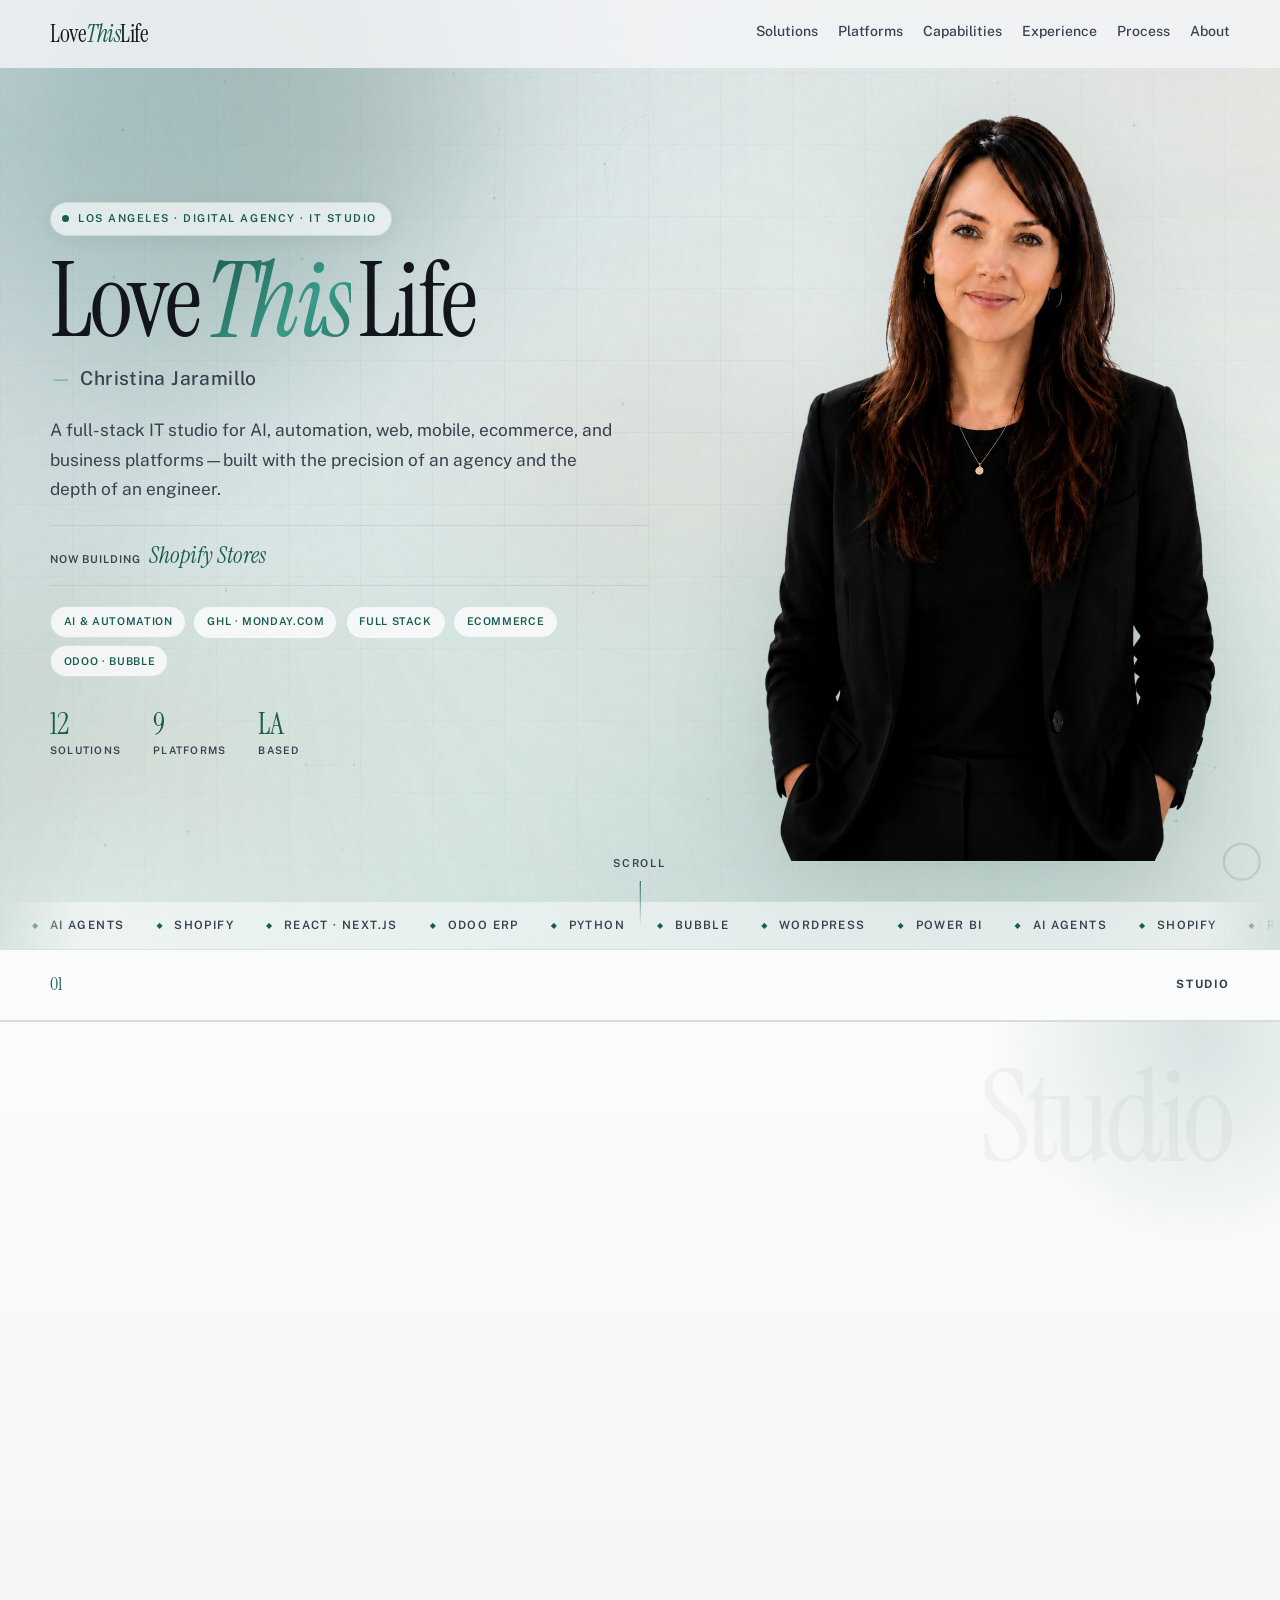
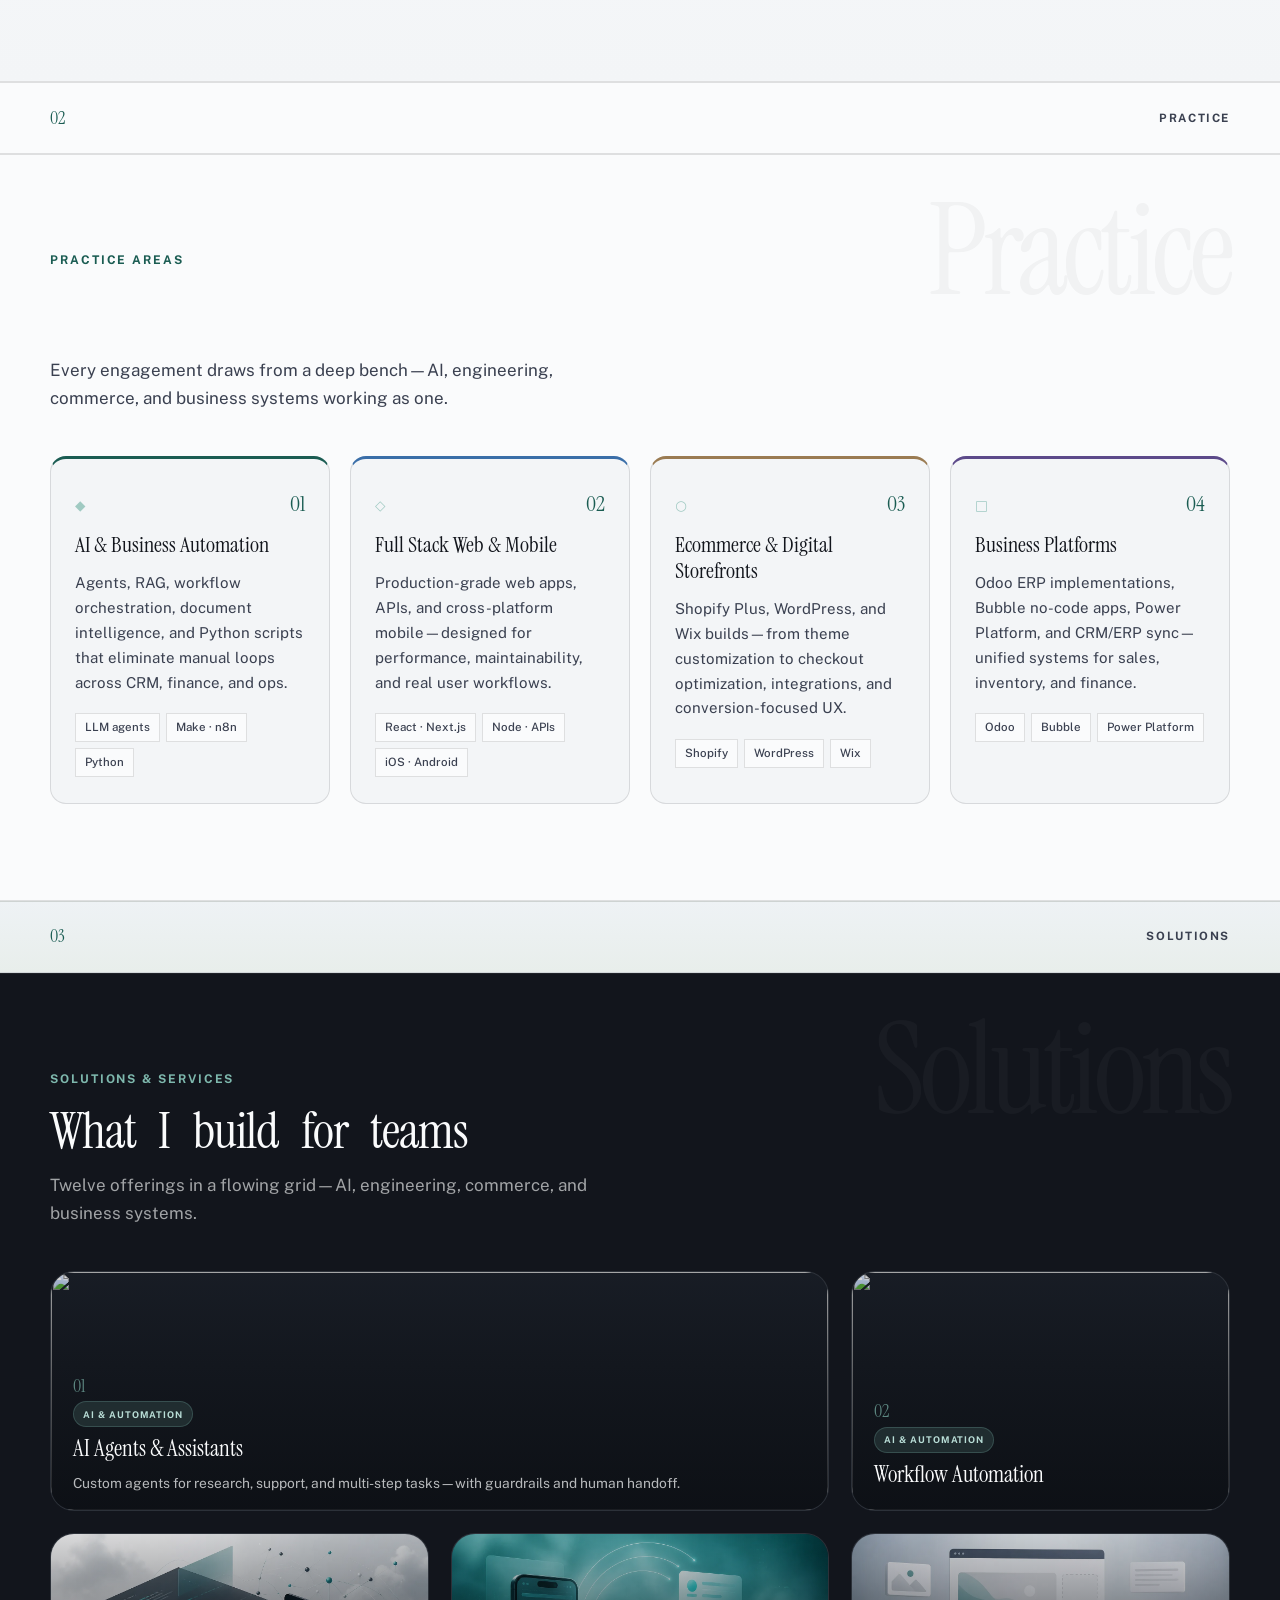
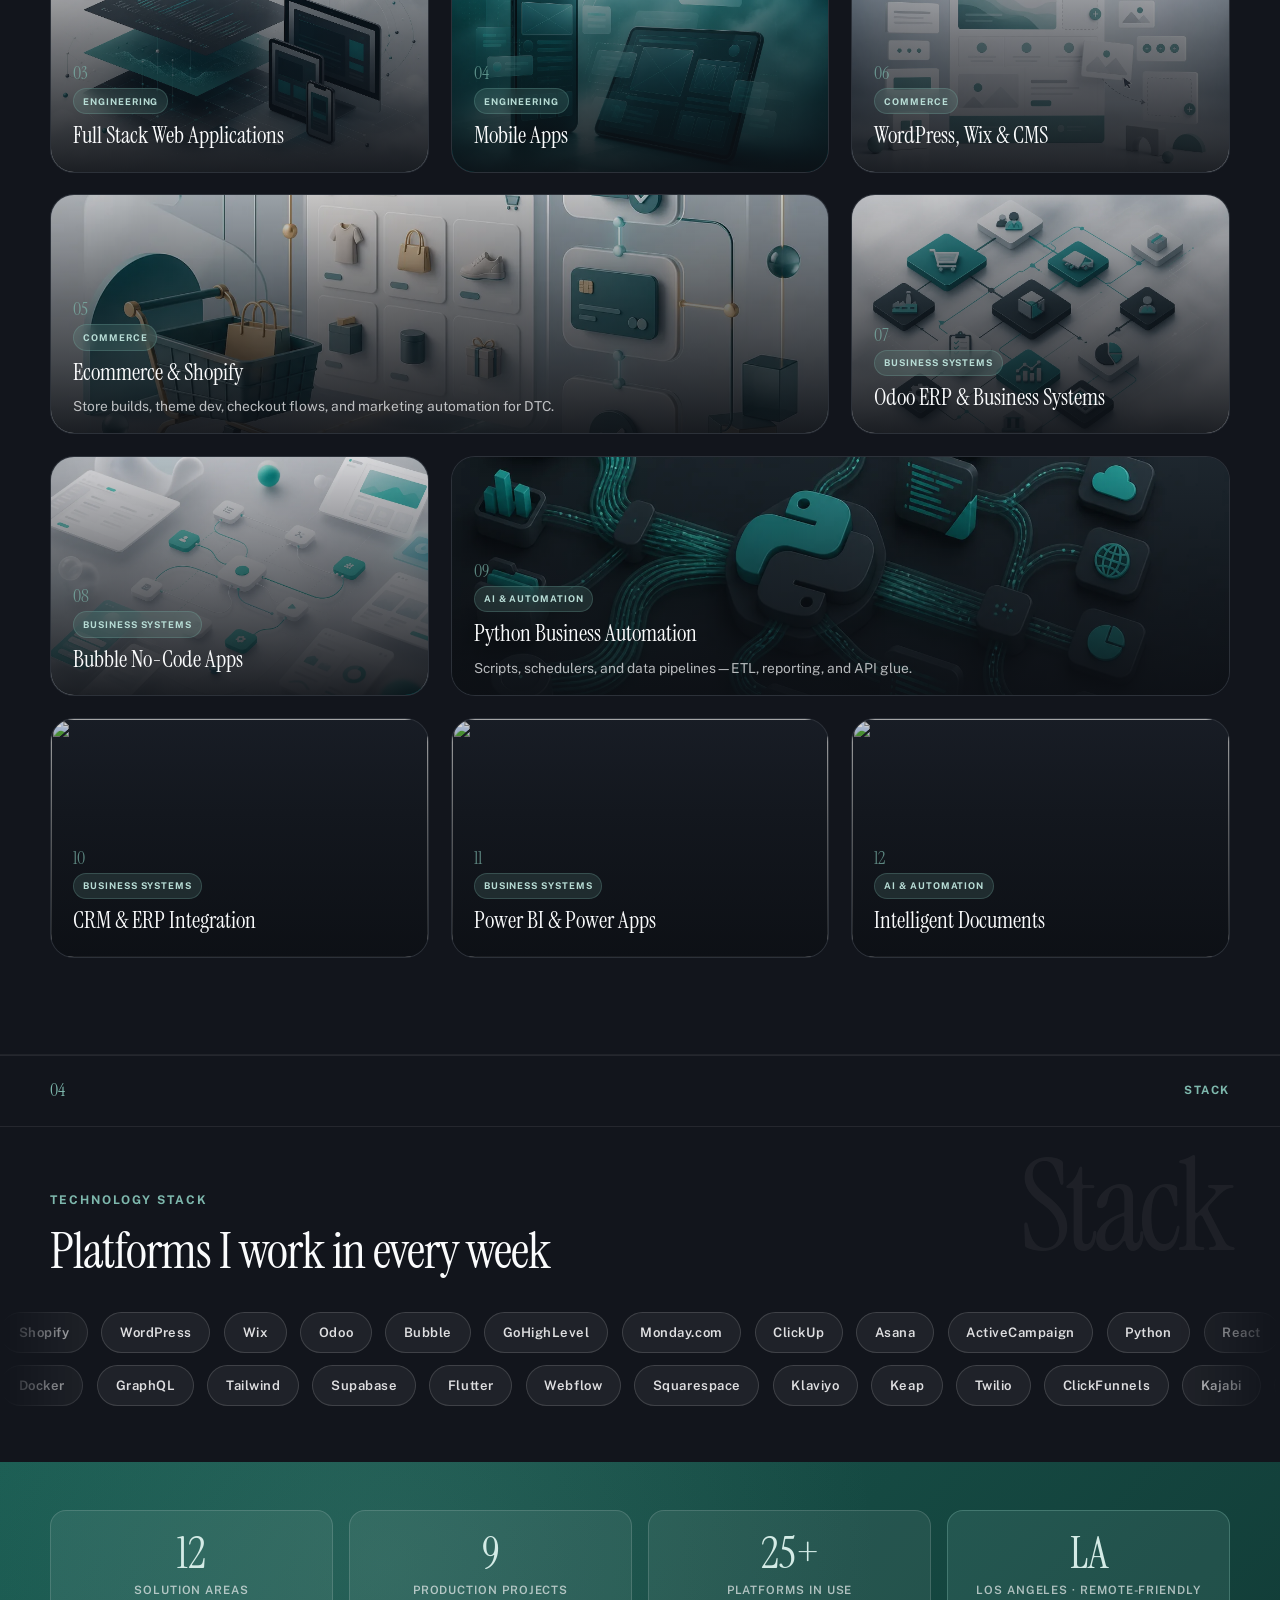
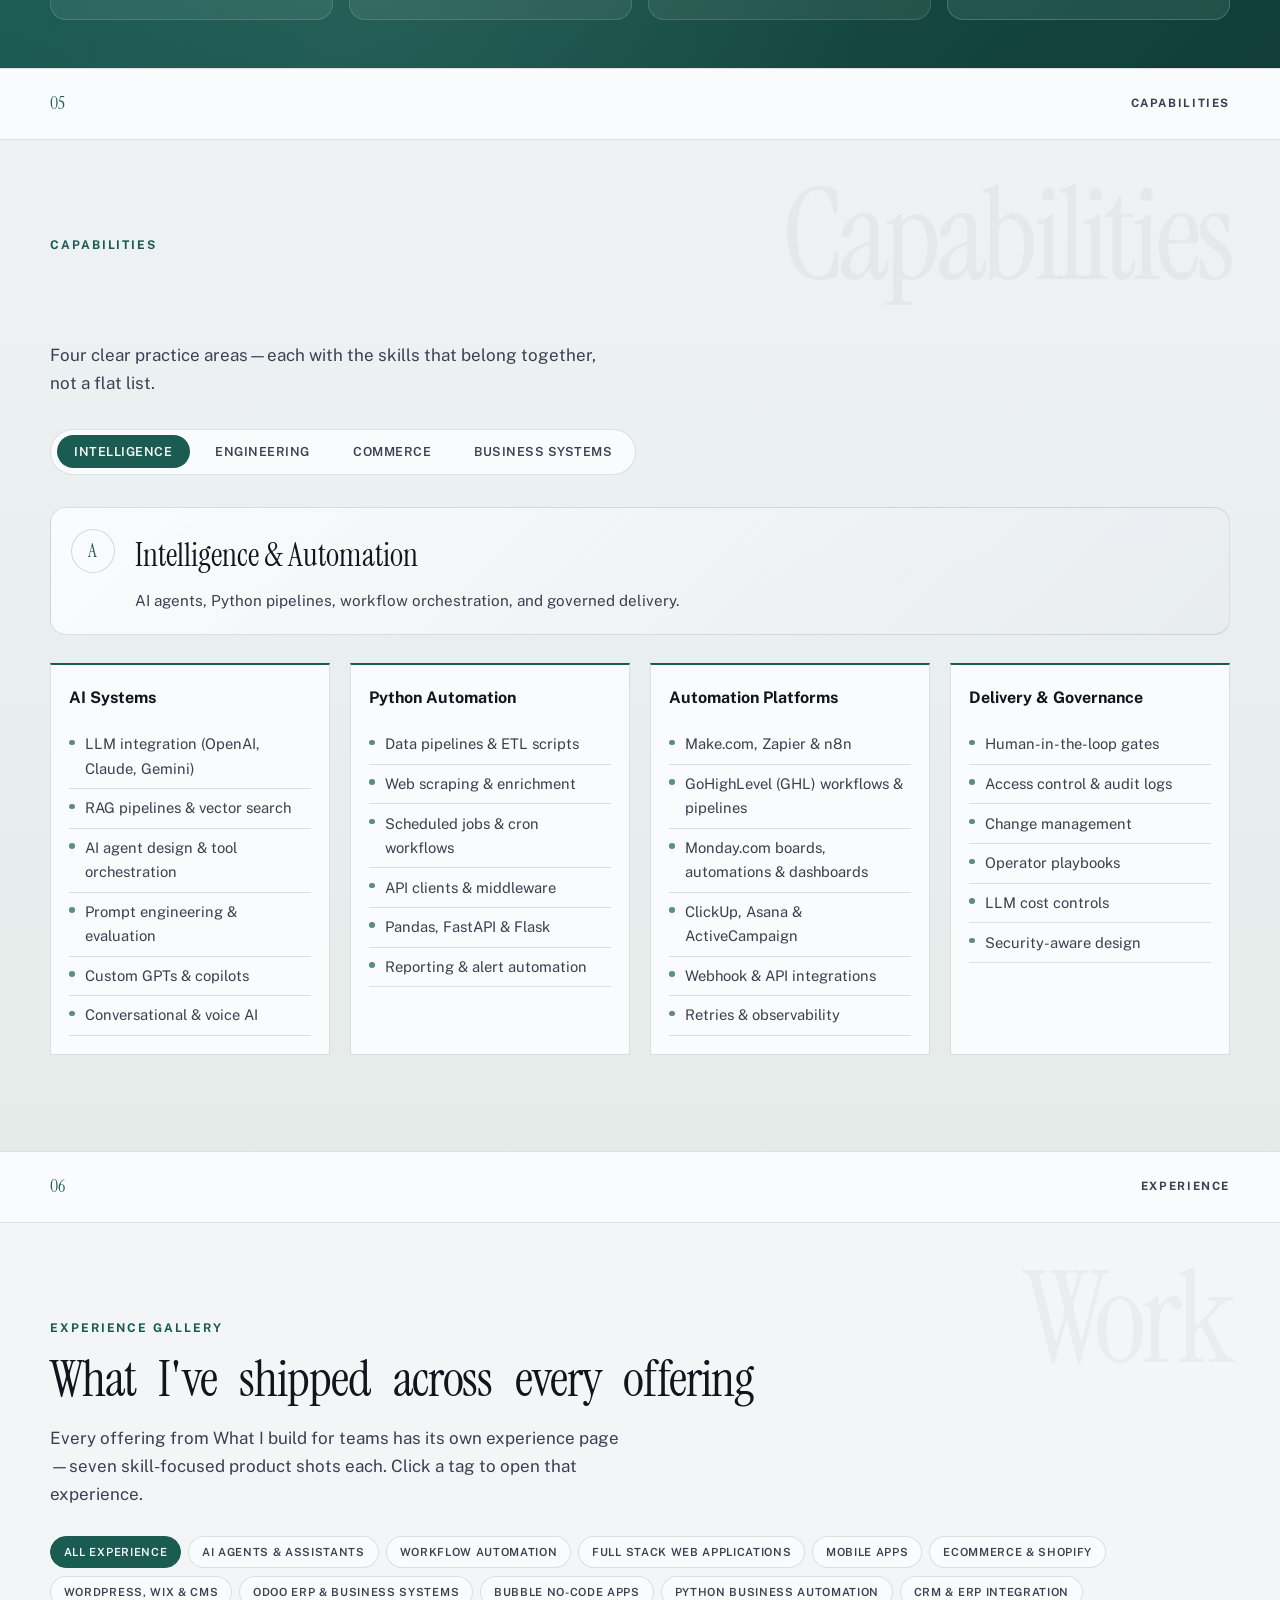
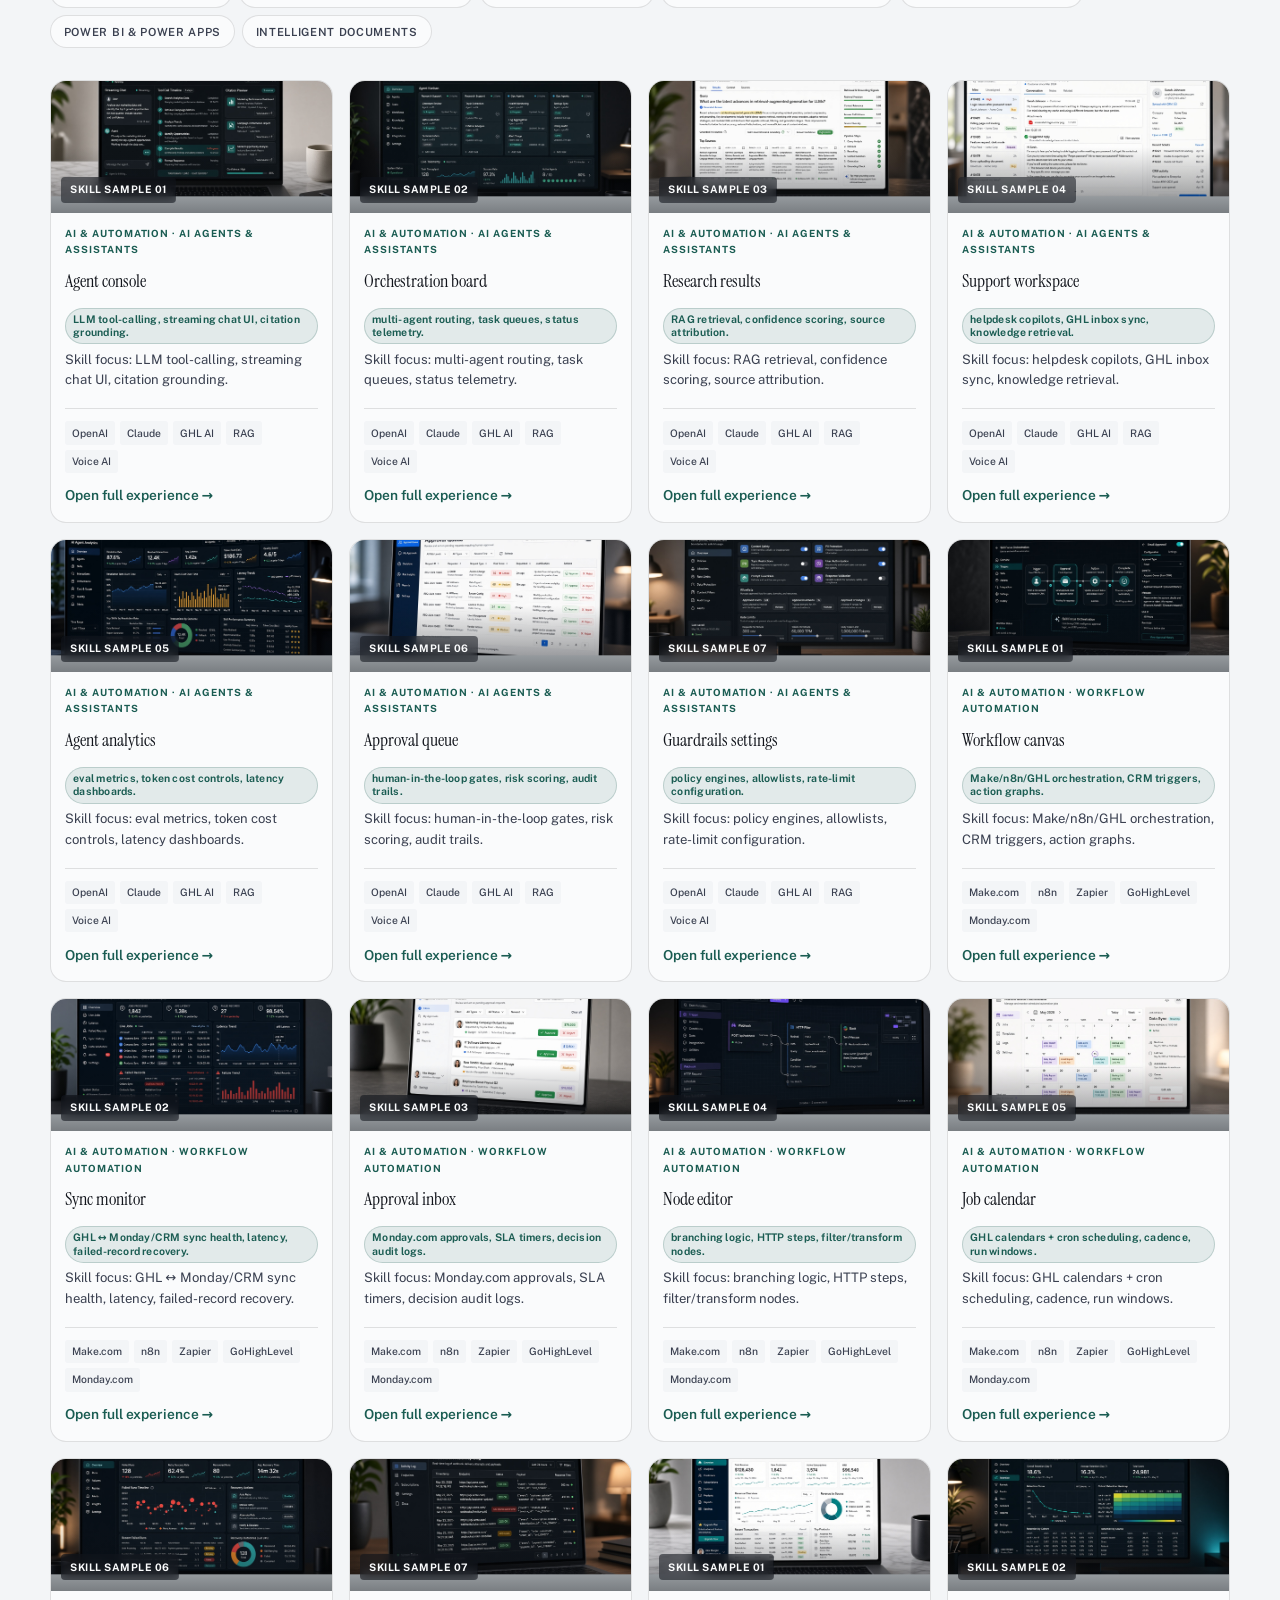
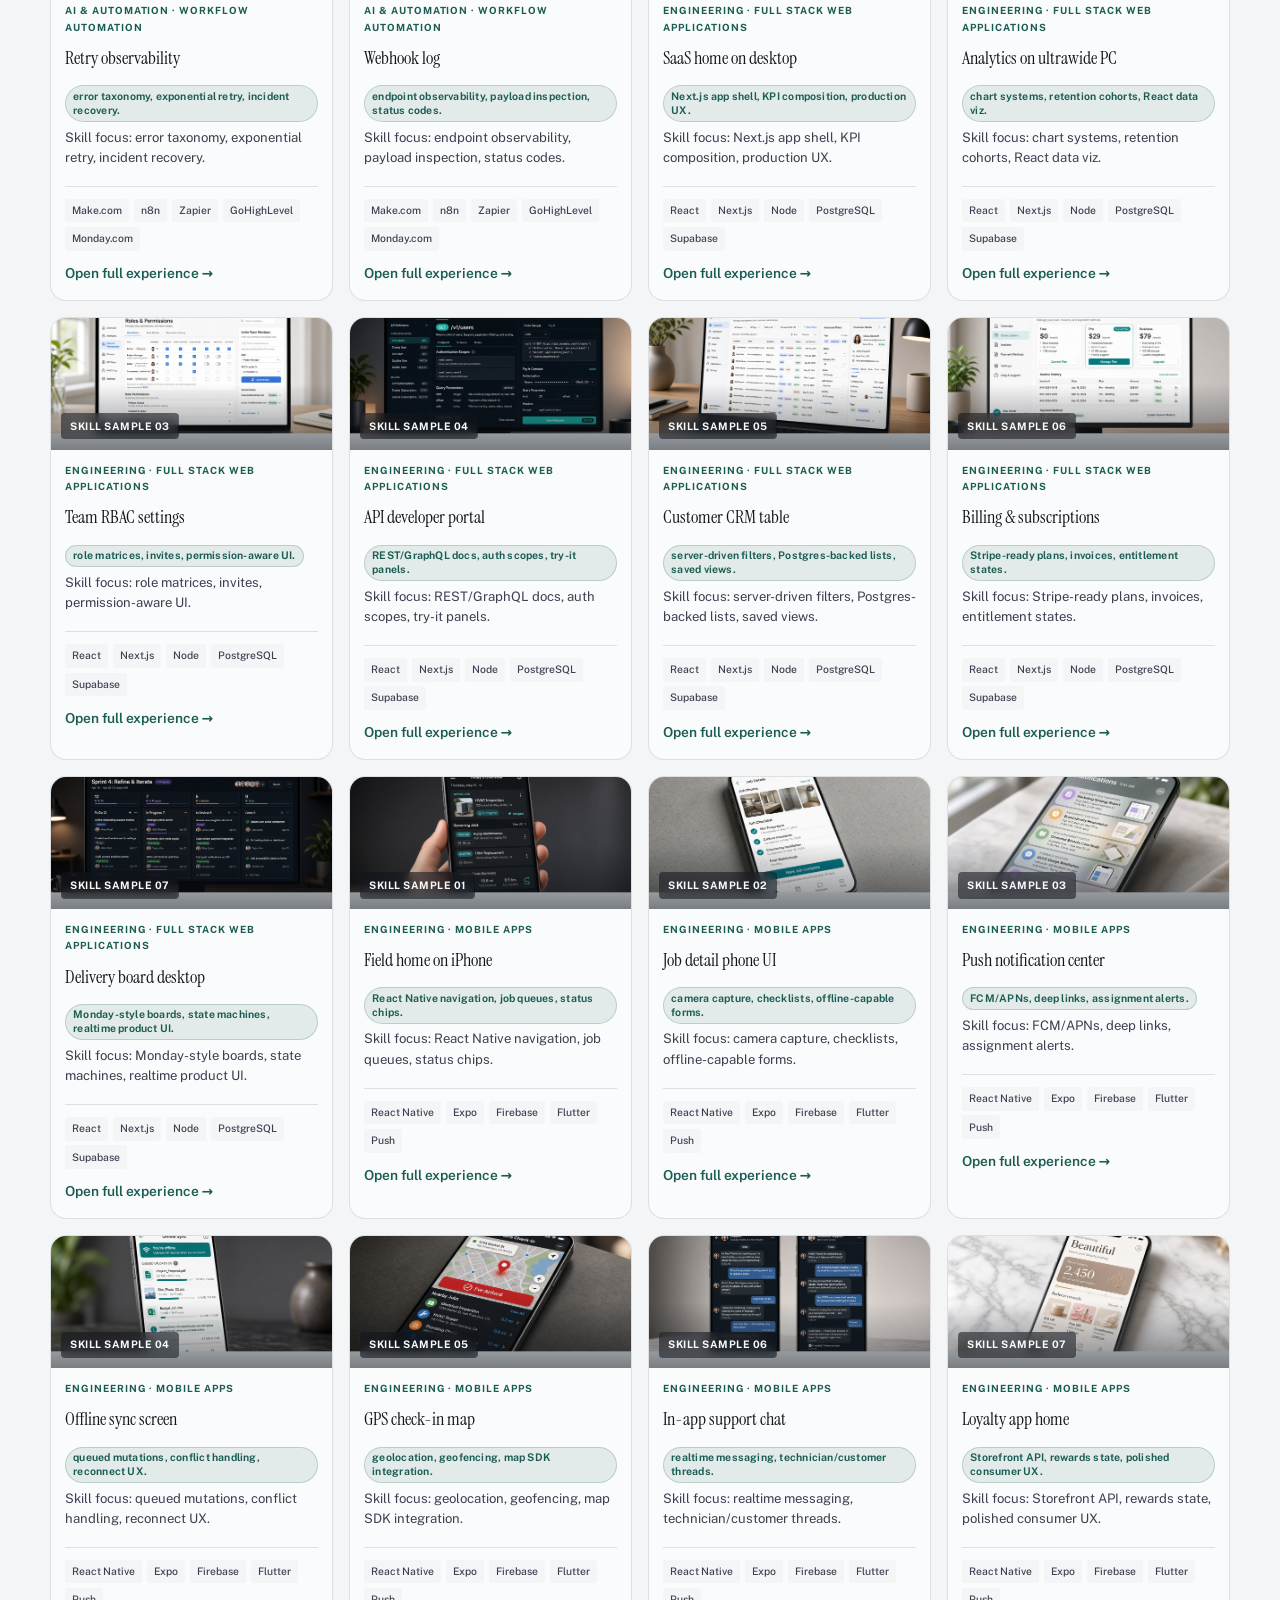
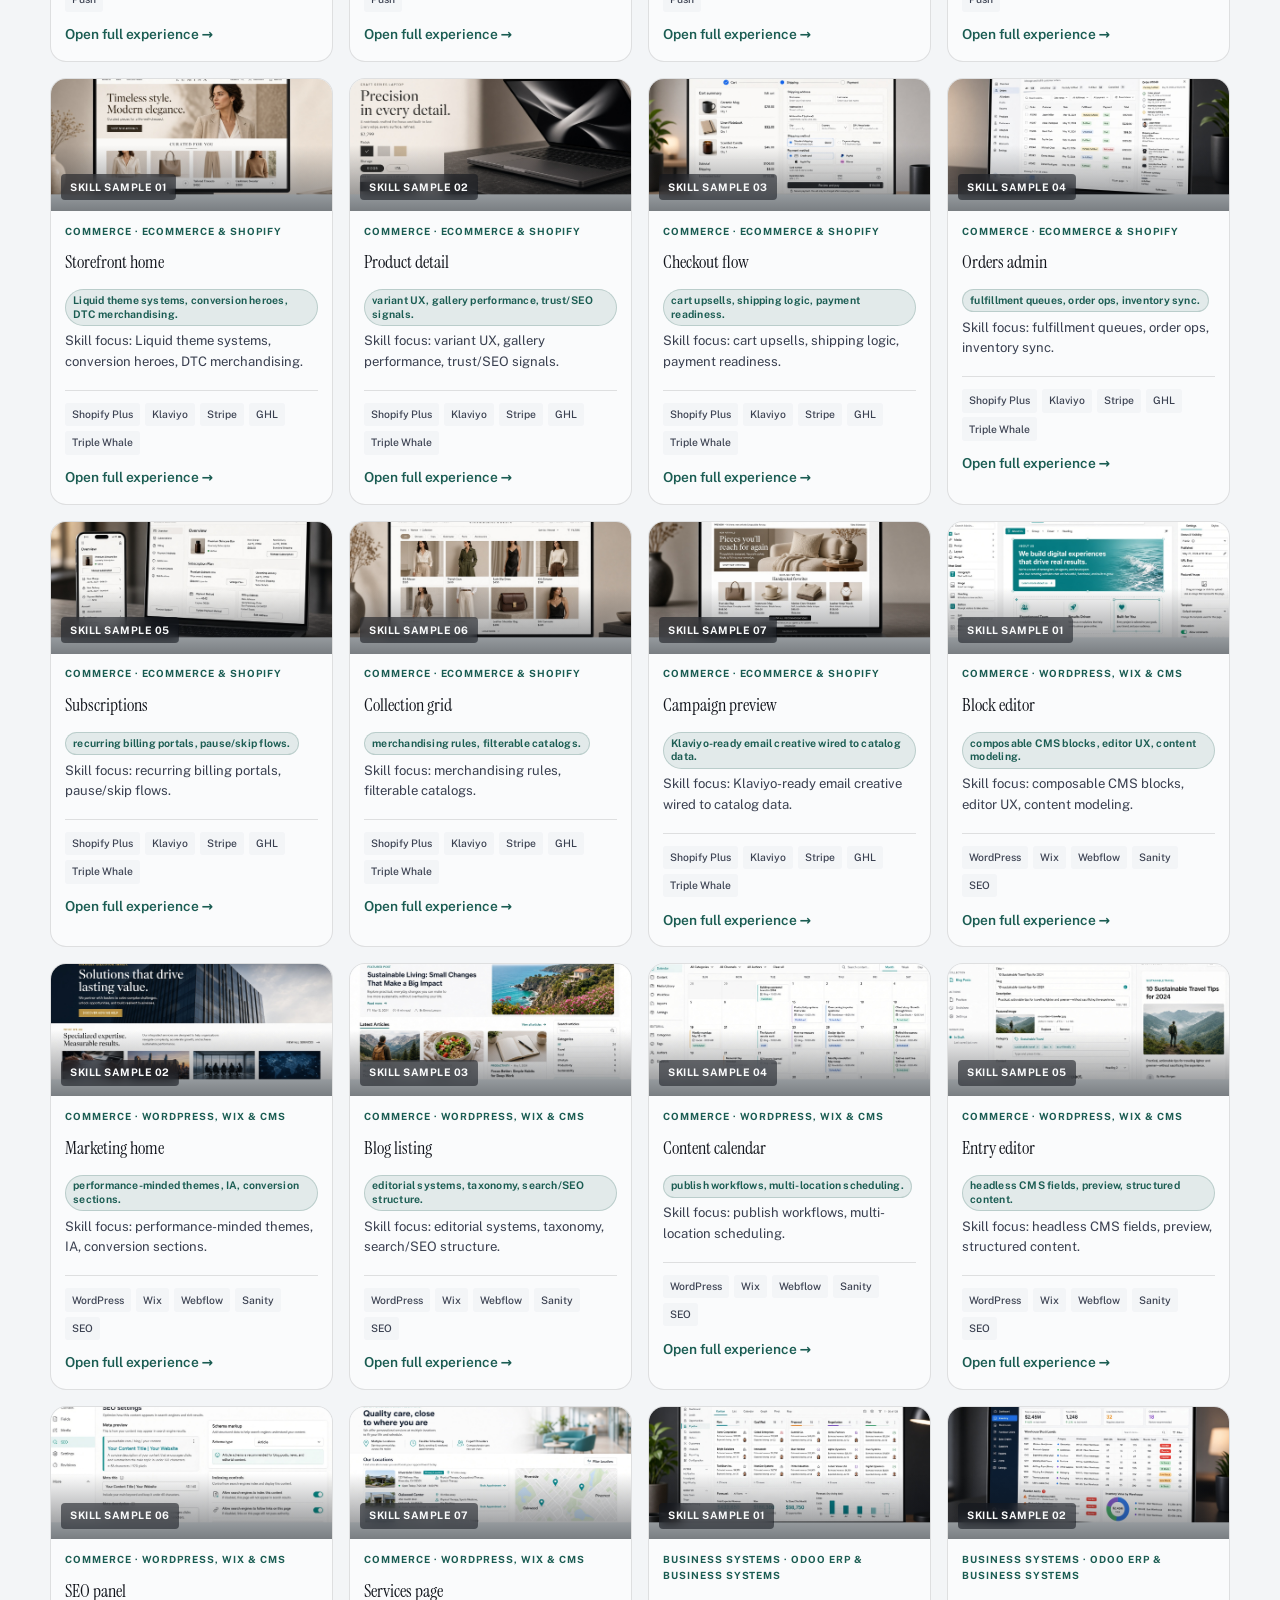
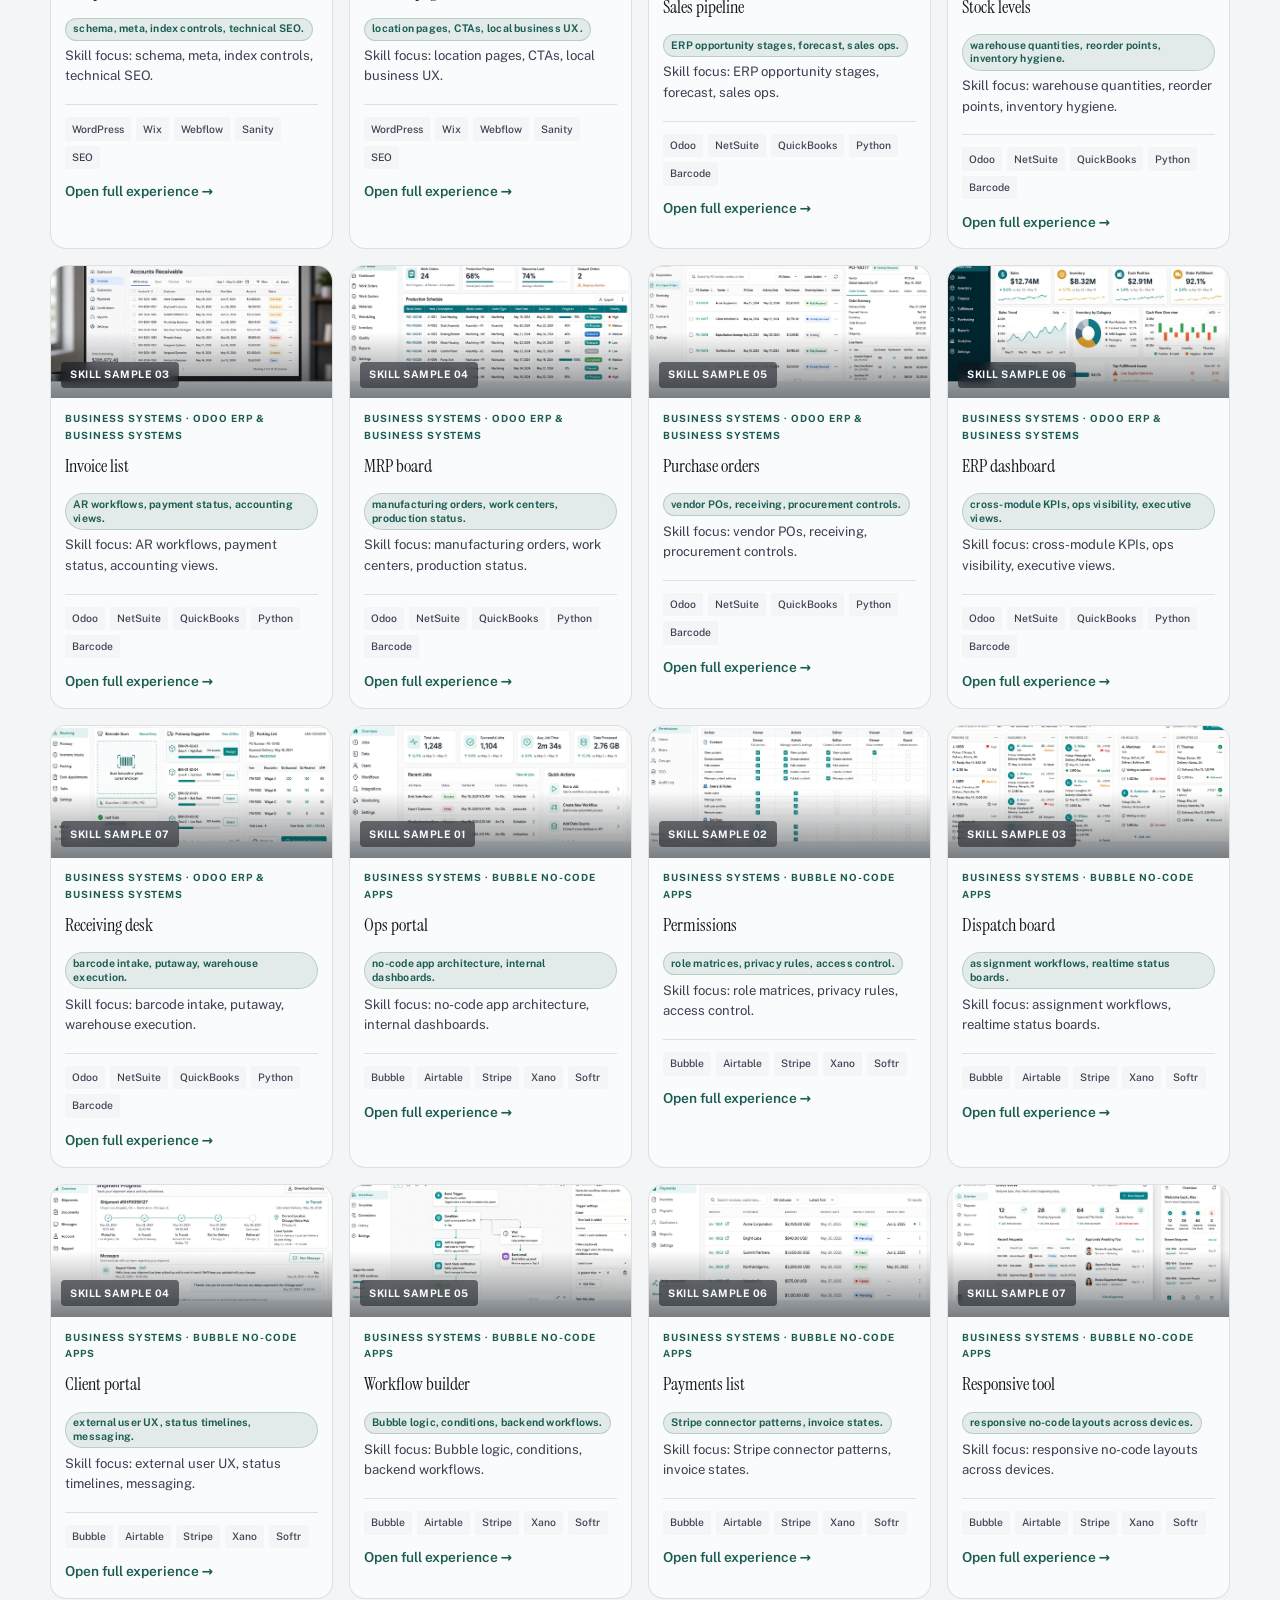
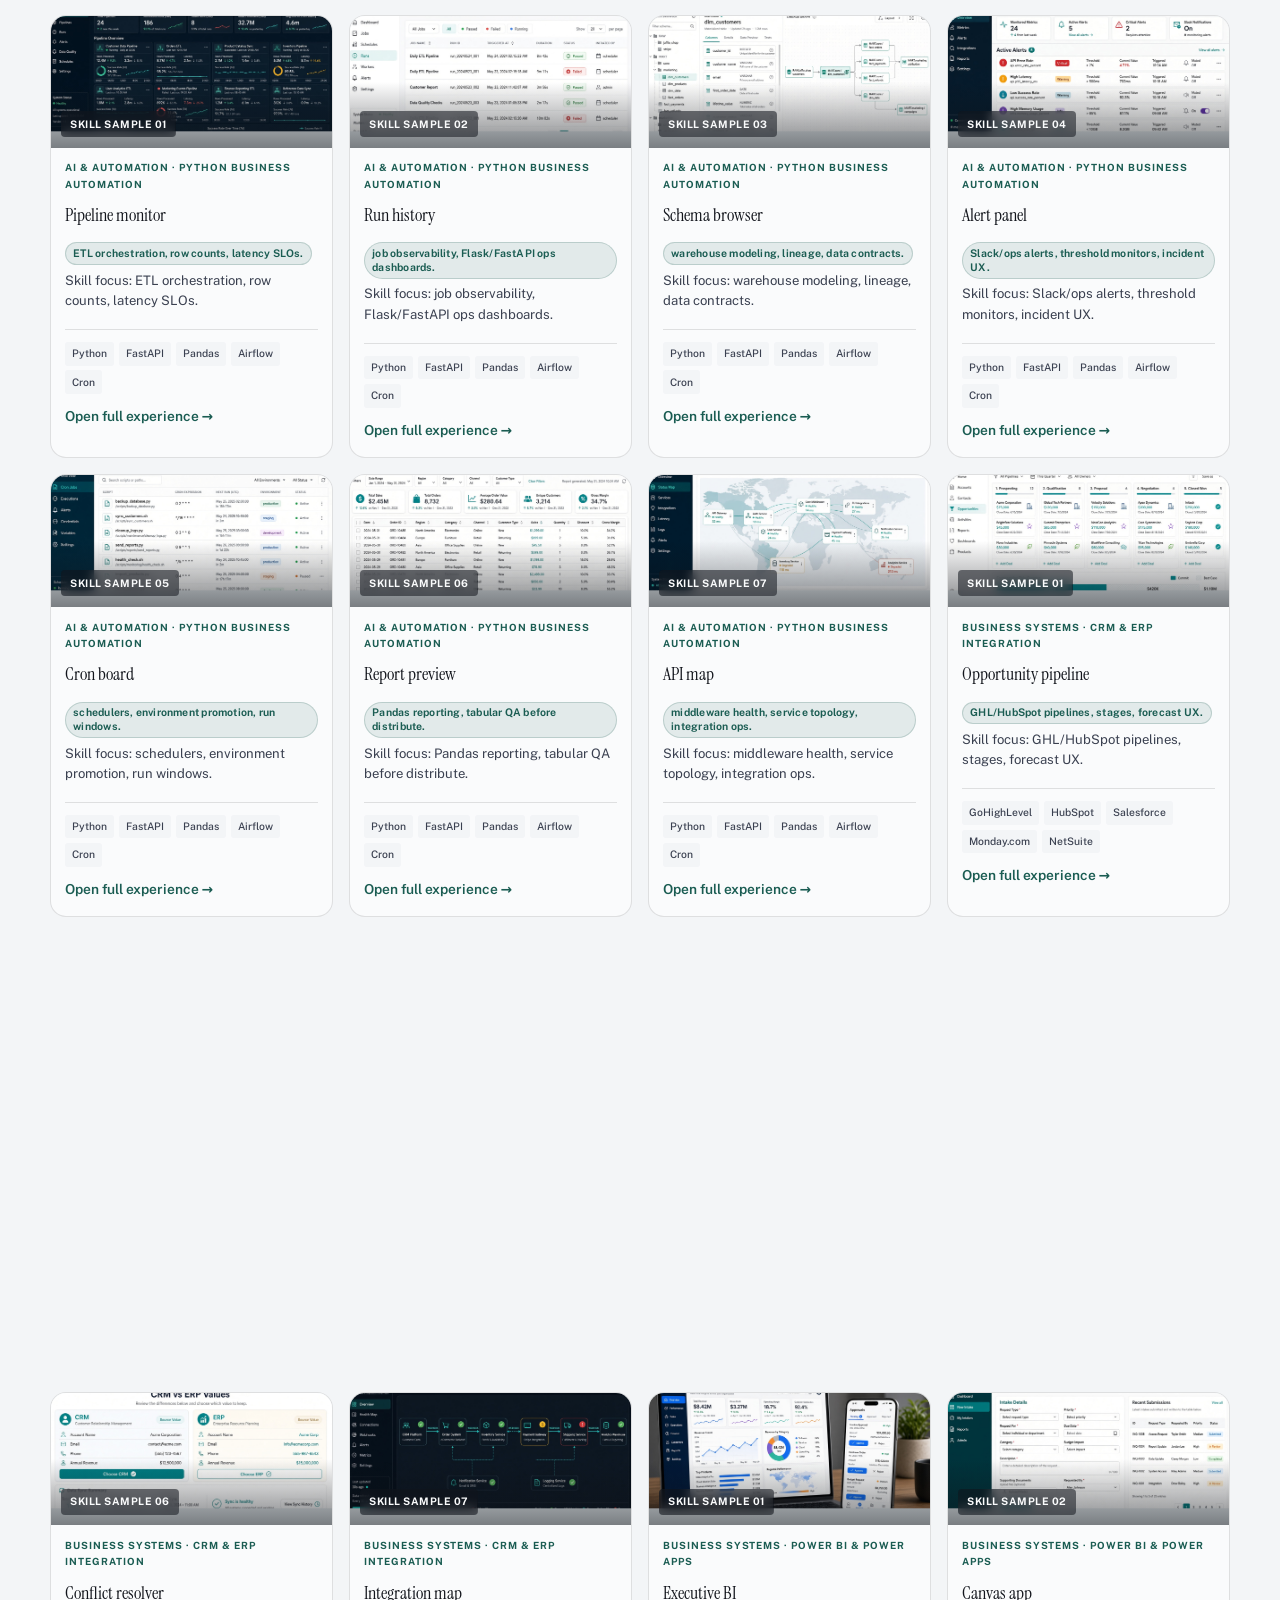
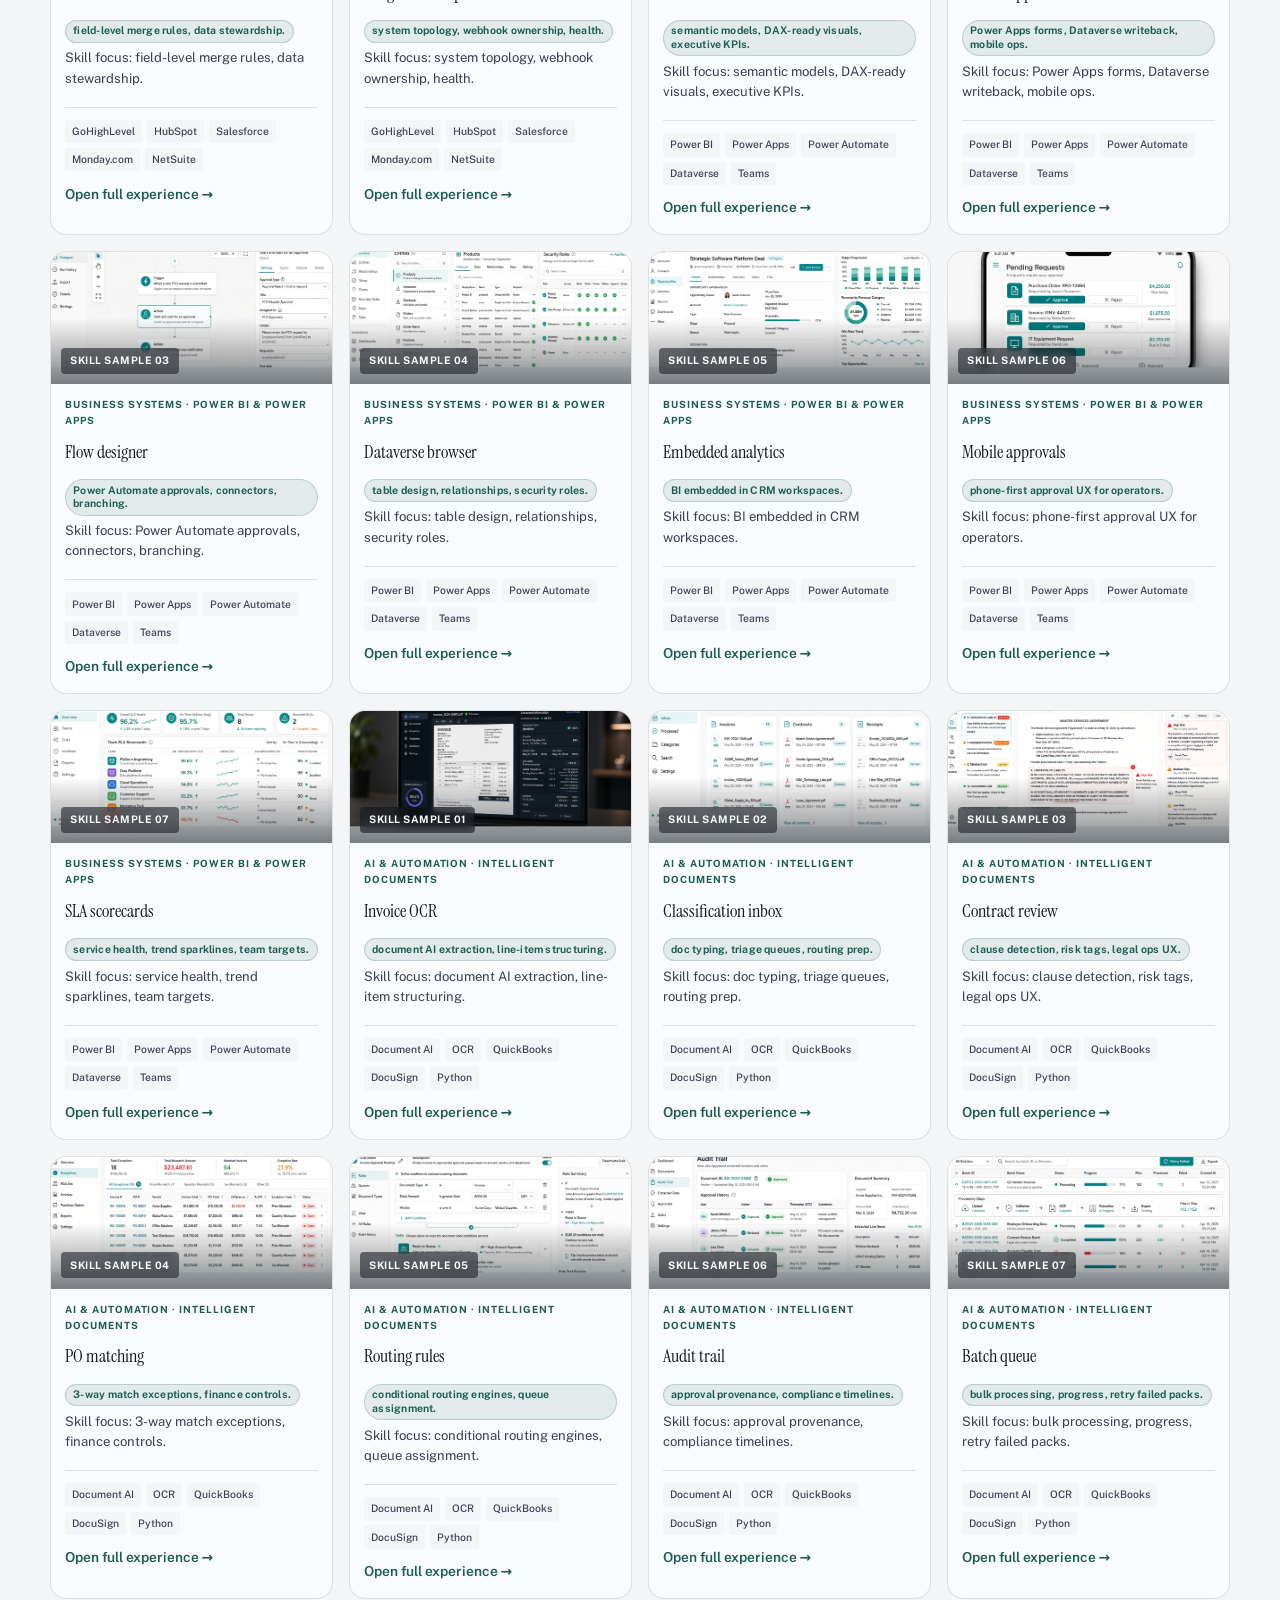
==== commit 1c4f95cd: "Tighten experience card imagery and expand tool-specific skills. Shrink product thumbnails to a cons" ====
--- a/index.html
+++ b/index.html
@@ -81,10 +81,10 @@
           </p>
           <ul class="hero-chips hero-anim" style="--d:5" aria-label="Core practice areas">
             <li>AI &amp; Automation</li>
+            <li>GHL · Monday.com</li>
             <li>Full Stack</li>
             <li>Ecommerce</li>
             <li>Odoo · Bubble</li>
-            <li>Python</li>
           </ul>
           <div class="hero-stats hero-anim" style="--d:6">
             <div><strong>12</strong><span>Solutions</span></div>
@@ -341,6 +341,7 @@
         <div class="platforms-marquee" aria-hidden="true">
         <div class="platforms-track">
           <span>Shopify</span><span>WordPress</span><span>Wix</span><span>Odoo</span><span>Bubble</span>
+          <span>GoHighLevel</span><span>Monday.com</span><span>ClickUp</span><span>Asana</span><span>ActiveCampaign</span>
           <span>Python</span><span>React</span><span>Next.js</span><span>Node.js</span><span>TypeScript</span>
           <span>OpenAI</span><span>Claude</span><span>Make.com</span><span>n8n</span><span>Zapier</span>
           <span>Salesforce</span><span>HubSpot</span><span>Power BI</span><span>Power Apps</span><span>NetSuite</span>
@@ -348,6 +349,7 @@
         </div>
         <div class="platforms-track" aria-hidden="true">
           <span>Shopify</span><span>WordPress</span><span>Wix</span><span>Odoo</span><span>Bubble</span>
+          <span>GoHighLevel</span><span>Monday.com</span><span>ClickUp</span><span>Asana</span><span>ActiveCampaign</span>
           <span>Python</span><span>React</span><span>Next.js</span><span>Node.js</span><span>TypeScript</span>
           <span>OpenAI</span><span>Claude</span><span>Make.com</span><span>n8n</span><span>Zapier</span>
           <span>Salesforce</span><span>HubSpot</span><span>Power BI</span><span>Power Apps</span><span>NetSuite</span>
@@ -359,13 +361,15 @@
         <div class="platforms-marquee platforms-marquee--reverse">
           <div class="platforms-track">
             <span>Docker</span><span>GraphQL</span><span>Tailwind</span><span>Supabase</span><span>Flutter</span>
-            <span>Webflow</span><span>Squarespace</span><span>Klaviyo</span><span>Stripe</span><span>Twilio</span>
-            <span>Datadog</span><span>Sentry</span><span>Figma</span><span>Notion</span><span>Airtable</span>
+            <span>Webflow</span><span>Squarespace</span><span>Klaviyo</span><span>Keap</span><span>Twilio</span>
+            <span>ClickFunnels</span><span>Kajabi</span><span>Notion</span><span>Airtable</span><span>Xano</span>
+            <span>Datadog</span><span>Sentry</span><span>Figma</span><span>DocuSign</span><span>QuickBooks</span>
           </div>
           <div class="platforms-track">
             <span>Docker</span><span>GraphQL</span><span>Tailwind</span><span>Supabase</span><span>Flutter</span>
-            <span>Webflow</span><span>Squarespace</span><span>Klaviyo</span><span>Stripe</span><span>Twilio</span>
-            <span>Datadog</span><span>Sentry</span><span>Figma</span><span>Notion</span><span>Airtable</span>
+            <span>Webflow</span><span>Squarespace</span><span>Klaviyo</span><span>Keap</span><span>Twilio</span>
+            <span>ClickFunnels</span><span>Kajabi</span><span>Notion</span><span>Airtable</span><span>Xano</span>
+            <span>Datadog</span><span>Sentry</span><span>Figma</span><span>DocuSign</span><span>QuickBooks</span>
           </div>
         </div>
       </div>
@@ -431,7 +435,7 @@
             <div class="skills-grid">
               <div class="skill-group"><h4>AI Systems</h4><ul><li>LLM integration (OpenAI, Claude, Gemini)</li><li>RAG pipelines &amp; vector search</li><li>AI agent design &amp; tool orchestration</li><li>Prompt engineering &amp; evaluation</li><li>Custom GPTs &amp; copilots</li><li>Conversational &amp; voice AI</li></ul></div>
               <div class="skill-group"><h4>Python Automation</h4><ul><li>Data pipelines &amp; ETL scripts</li><li>Web scraping &amp; enrichment</li><li>Scheduled jobs &amp; cron workflows</li><li>API clients &amp; middleware</li><li>Pandas, FastAPI &amp; Flask</li><li>Reporting &amp; alert automation</li></ul></div>
-              <div class="skill-group"><h4>Automation Platforms</h4><ul><li>Make.com, Zapier &amp; n8n</li><li>RPA for desktop / browser tasks</li><li>Webhook &amp; API integrations</li><li>Slack / Teams bots</li><li>iPaaS into CRM / ERP</li><li>Retries &amp; observability</li></ul></div>
+              <div class="skill-group"><h4>Automation Platforms</h4><ul><li>Make.com, Zapier &amp; n8n</li><li>GoHighLevel (GHL) workflows &amp; pipelines</li><li>Monday.com boards, automations &amp; dashboards</li><li>ClickUp, Asana &amp; ActiveCampaign</li><li>Webhook &amp; API integrations</li><li>Retries &amp; observability</li></ul></div>
               <div class="skill-group"><h4>Delivery &amp; Governance</h4><ul><li>Human-in-the-loop gates</li><li>Access control &amp; audit logs</li><li>Change management</li><li>Operator playbooks</li><li>LLM cost controls</li><li>Security-aware design</li></ul></div>
             </div>
           </article>
@@ -475,7 +479,7 @@
             <div class="skills-grid">
               <div class="skill-group"><h4>Odoo &amp; ERP</h4><ul><li>Odoo sales, inventory &amp; accounting</li><li>Manufacturing &amp; purchase modules</li><li>Custom Odoo modules &amp; workflows</li><li>NetSuite &amp; SAP integration patterns</li><li>Order-to-cash automation</li><li>Master data hygiene</li></ul></div>
               <div class="skill-group"><h4>Bubble &amp; No-Code</h4><ul><li>Bubble app architecture</li><li>Workflow &amp; permission design</li><li>API connector &amp; webhook setup</li><li>Rapid MVP delivery</li><li>Internal tools &amp; portals</li><li>Scale &amp; performance tuning</li></ul></div>
-              <div class="skill-group"><h4>CRM &amp; RevOps</h4><ul><li>Salesforce &amp; HubSpot automation</li><li>Dynamics 365 sales &amp; service</li><li>Lead scoring &amp; enrichment</li><li>Quote-to-cash workflows</li><li>Marketing lifecycle automation</li><li>Pipeline analytics</li></ul></div>
+              <div class="skill-group"><h4>CRM &amp; RevOps</h4><ul><li>GoHighLevel CRM, calendars &amp; funnels</li><li>Salesforce &amp; HubSpot automation</li><li>Monday.com CRM / work OS workflows</li><li>Keap, ActiveCampaign &amp; ClickFunnels</li><li>Lead scoring &amp; enrichment</li><li>Pipeline analytics &amp; quote-to-cash</li></ul></div>
               <div class="skill-group"><h4>Microsoft Power Platform</h4><ul><li>Power BI dashboards &amp; models</li><li>Power Apps canvas &amp; model-driven</li><li>Power Automate flows</li><li>Dataverse modeling &amp; security</li><li>Embedded analytics</li><li>AI visuals &amp; alerts</li></ul></div>
             </div>
           </article>
@@ -514,7 +518,7 @@
         <div class="projects" id="projects-list">
           <article class="project reveal xp-card" data-category="ai-agents" data-solution="ai-agents">
             <figure class="project-media">
-              <a href="automation/experience/"><img src="assets/samples/ai-agents/01.jpg" alt="Agent console — AI Agents & Assistants" loading="lazy" width="1280" height="800" /></a>
+              <a href="automation/experience/"><img src="assets/samples/ai-agents/01.jpg" alt="Agent console — AI Agents & Assistants" loading="lazy" width="960" height="540" /></a>
             </figure>
             <div class="project-body">
               <div class="work-meta">
@@ -524,13 +528,13 @@
               <h3><a href="automation/experience/">Agent console</a></h3>
               <em class="xp-skill">LLM tool-calling, streaming chat UI, citation grounding.</em>
               <p>Skill focus: LLM tool-calling, streaming chat UI, citation grounding.</p>
-              <ul class="work-stack"><li>Claude · OpenAI</li><li>RAG</li><li>Tool calling</li><li>Human handoff</li></ul>
+              <ul class="work-stack"><li>OpenAI</li><li>Claude</li><li>GHL AI</li><li>RAG</li><li>Voice AI</li></ul>
               <a class="xp-open" href="automation/experience/">Open full experience →</a>
             </div>
           </article>
           <article class="project reveal xp-card" data-category="ai-agents" data-solution="ai-agents">
             <figure class="project-media">
-              <a href="automation/experience/"><img src="assets/samples/ai-agents/02.jpg" alt="Orchestration board — AI Agents & Assistants" loading="lazy" width="1280" height="800" /></a>
+              <a href="automation/experience/"><img src="assets/samples/ai-agents/02.jpg" alt="Orchestration board — AI Agents & Assistants" loading="lazy" width="960" height="540" /></a>
             </figure>
             <div class="project-body">
               <div class="work-meta">
@@ -540,13 +544,13 @@
               <h3><a href="automation/experience/">Orchestration board</a></h3>
               <em class="xp-skill">multi-agent routing, task queues, status telemetry.</em>
               <p>Skill focus: multi-agent routing, task queues, status telemetry.</p>
-              <ul class="work-stack"><li>Claude · OpenAI</li><li>RAG</li><li>Tool calling</li><li>Human handoff</li></ul>
+              <ul class="work-stack"><li>OpenAI</li><li>Claude</li><li>GHL AI</li><li>RAG</li><li>Voice AI</li></ul>
               <a class="xp-open" href="automation/experience/">Open full experience →</a>
             </div>
           </article>
           <article class="project reveal xp-card" data-category="ai-agents" data-solution="ai-agents">
             <figure class="project-media">
-              <a href="automation/experience/"><img src="assets/samples/ai-agents/03.jpg" alt="Research results — AI Agents & Assistants" loading="lazy" width="1280" height="800" /></a>
+              <a href="automation/experience/"><img src="assets/samples/ai-agents/03.jpg" alt="Research results — AI Agents & Assistants" loading="lazy" width="960" height="540" /></a>
             </figure>
             <div class="project-body">
               <div class="work-meta">
@@ -556,13 +560,13 @@
               <h3><a href="automation/experience/">Research results</a></h3>
               <em class="xp-skill">RAG retrieval, confidence scoring, source attribution.</em>
               <p>Skill focus: RAG retrieval, confidence scoring, source attribution.</p>
-              <ul class="work-stack"><li>Claude · OpenAI</li><li>RAG</li><li>Tool calling</li><li>Human handoff</li></ul>
+              <ul class="work-stack"><li>OpenAI</li><li>Claude</li><li>GHL AI</li><li>RAG</li><li>Voice AI</li></ul>
               <a class="xp-open" href="automation/experience/">Open full experience →</a>
             </div>
           </article>
           <article class="project reveal xp-card" data-category="ai-agents" data-solution="ai-agents">
             <figure class="project-media">
-              <a href="automation/experience/"><img src="assets/samples/ai-agents/04.jpg" alt="Support workspace — AI Agents & Assistants" loading="lazy" width="1280" height="800" /></a>
+              <a href="automation/experience/"><img src="assets/samples/ai-agents/04.jpg" alt="Support workspace — AI Agents & Assistants" loading="lazy" width="960" height="540" /></a>
             </figure>
             <div class="project-body">
               <div class="work-meta">
@@ -570,15 +574,15 @@
                 <span class="work-result">Skill sample 04</span>
               </div>
               <h3><a href="automation/experience/">Support workspace</a></h3>
-              <em class="xp-skill">helpdesk copilots, knowledge retrieval, CRM sync.</em>
-              <p>Skill focus: helpdesk copilots, knowledge retrieval, CRM sync.</p>
-              <ul class="work-stack"><li>Claude · OpenAI</li><li>RAG</li><li>Tool calling</li><li>Human handoff</li></ul>
+              <em class="xp-skill">helpdesk copilots, GHL inbox sync, knowledge retrieval.</em>
+              <p>Skill focus: helpdesk copilots, GHL inbox sync, knowledge retrieval.</p>
+              <ul class="work-stack"><li>OpenAI</li><li>Claude</li><li>GHL AI</li><li>RAG</li><li>Voice AI</li></ul>
               <a class="xp-open" href="automation/experience/">Open full experience →</a>
             </div>
           </article>
           <article class="project reveal xp-card" data-category="ai-agents" data-solution="ai-agents">
             <figure class="project-media">
-              <a href="automation/experience/"><img src="assets/samples/ai-agents/05.jpg" alt="Agent analytics — AI Agents & Assistants" loading="lazy" width="1280" height="800" /></a>
+              <a href="automation/experience/"><img src="assets/samples/ai-agents/05.jpg" alt="Agent analytics — AI Agents & Assistants" loading="lazy" width="960" height="540" /></a>
             </figure>
             <div class="project-body">
               <div class="work-meta">
@@ -588,13 +592,13 @@
               <h3><a href="automation/experience/">Agent analytics</a></h3>
               <em class="xp-skill">eval metrics, token cost controls, latency dashboards.</em>
               <p>Skill focus: eval metrics, token cost controls, latency dashboards.</p>
-              <ul class="work-stack"><li>Claude · OpenAI</li><li>RAG</li><li>Tool calling</li><li>Human handoff</li></ul>
+              <ul class="work-stack"><li>OpenAI</li><li>Claude</li><li>GHL AI</li><li>RAG</li><li>Voice AI</li></ul>
               <a class="xp-open" href="automation/experience/">Open full experience →</a>
             </div>
           </article>
           <article class="project reveal xp-card" data-category="ai-agents" data-solution="ai-agents">
             <figure class="project-media">
-              <a href="automation/experience/"><img src="assets/samples/ai-agents/06.jpg" alt="Approval queue — AI Agents & Assistants" loading="lazy" width="1280" height="800" /></a>
+              <a href="automation/experience/"><img src="assets/samples/ai-agents/06.jpg" alt="Approval queue — AI Agents & Assistants" loading="lazy" width="960" height="540" /></a>
             </figure>
             <div class="project-body">
               <div class="work-meta">
@@ -604,13 +608,13 @@
               <h3><a href="automation/experience/">Approval queue</a></h3>
               <em class="xp-skill">human-in-the-loop gates, risk scoring, audit trails.</em>
               <p>Skill focus: human-in-the-loop gates, risk scoring, audit trails.</p>
-              <ul class="work-stack"><li>Claude · OpenAI</li><li>RAG</li><li>Tool calling</li><li>Human handoff</li></ul>
+              <ul class="work-stack"><li>OpenAI</li><li>Claude</li><li>GHL AI</li><li>RAG</li><li>Voice AI</li></ul>
               <a class="xp-open" href="automation/experience/">Open full experience →</a>
             </div>
           </article>
           <article class="project reveal xp-card" data-category="ai-agents" data-solution="ai-agents">
             <figure class="project-media">
-              <a href="automation/experience/"><img src="assets/samples/ai-agents/07.jpg" alt="Guardrails settings — AI Agents & Assistants" loading="lazy" width="1280" height="800" /></a>
+              <a href="automation/experience/"><img src="assets/samples/ai-agents/07.jpg" alt="Guardrails settings — AI Agents & Assistants" loading="lazy" width="960" height="540" /></a>
             </figure>
             <div class="project-body">
               <div class="work-meta">
@@ -620,13 +624,13 @@
               <h3><a href="automation/experience/">Guardrails settings</a></h3>
               <em class="xp-skill">policy engines, allowlists, rate-limit configuration.</em>
               <p>Skill focus: policy engines, allowlists, rate-limit configuration.</p>
-              <ul class="work-stack"><li>Claude · OpenAI</li><li>RAG</li><li>Tool calling</li><li>Human handoff</li></ul>
+              <ul class="work-stack"><li>OpenAI</li><li>Claude</li><li>GHL AI</li><li>RAG</li><li>Voice AI</li></ul>
               <a class="xp-open" href="automation/experience/">Open full experience →</a>
             </div>
           </article>
           <article class="project reveal xp-card" data-category="workflow" data-solution="workflow">
             <figure class="project-media">
-              <a href="automation/workflow/"><img src="assets/samples/workflow/01.jpg" alt="Workflow canvas — Workflow Automation" loading="lazy" width="1280" height="800" /></a>
+              <a href="automation/workflow/"><img src="assets/samples/workflow/01.jpg" alt="Workflow canvas — Workflow Automation" loading="lazy" width="960" height="540" /></a>
             </figure>
             <div class="project-body">
               <div class="work-meta">
@@ -634,15 +638,15 @@
                 <span class="work-result">Skill sample 01</span>
               </div>
               <h3><a href="automation/workflow/">Workflow canvas</a></h3>
-              <em class="xp-skill">visual orchestration, CRM/ERP triggers, action graphs.</em>
-              <p>Skill focus: visual orchestration, CRM/ERP triggers, action graphs.</p>
-              <ul class="work-stack"><li>Make.com</li><li>n8n</li><li>Zapier</li><li>Webhooks</li></ul>
+              <em class="xp-skill">Make/n8n/GHL orchestration, CRM triggers, action graphs.</em>
+              <p>Skill focus: Make/n8n/GHL orchestration, CRM triggers, action graphs.</p>
+              <ul class="work-stack"><li>Make.com</li><li>n8n</li><li>Zapier</li><li>GoHighLevel</li><li>Monday.com</li></ul>
               <a class="xp-open" href="automation/workflow/">Open full experience →</a>
             </div>
           </article>
           <article class="project reveal xp-card" data-category="workflow" data-solution="workflow">
             <figure class="project-media">
-              <a href="automation/workflow/"><img src="assets/samples/workflow/02.jpg" alt="Sync monitor — Workflow Automation" loading="lazy" width="1280" height="800" /></a>
+              <a href="automation/workflow/"><img src="assets/samples/workflow/02.jpg" alt="Sync monitor — Workflow Automation" loading="lazy" width="960" height="540" /></a>
             </figure>
             <div class="project-body">
               <div class="work-meta">
@@ -650,15 +654,15 @@
                 <span class="work-result">Skill sample 02</span>
               </div>
               <h3><a href="automation/workflow/">Sync monitor</a></h3>
-              <em class="xp-skill">bi-directional sync health, latency, failed-record recovery.</em>
-              <p>Skill focus: bi-directional sync health, latency, failed-record recovery.</p>
-              <ul class="work-stack"><li>Make.com</li><li>n8n</li><li>Zapier</li><li>Webhooks</li></ul>
+              <em class="xp-skill">GHL ↔ Monday/CRM sync health, latency, failed-record recovery.</em>
+              <p>Skill focus: GHL ↔ Monday/CRM sync health, latency, failed-record recovery.</p>
+              <ul class="work-stack"><li>Make.com</li><li>n8n</li><li>Zapier</li><li>GoHighLevel</li><li>Monday.com</li></ul>
               <a class="xp-open" href="automation/workflow/">Open full experience →</a>
             </div>
           </article>
           <article class="project reveal xp-card" data-category="workflow" data-solution="workflow">
             <figure class="project-media">
-              <a href="automation/workflow/"><img src="assets/samples/workflow/03.jpg" alt="Approval inbox — Workflow Automation" loading="lazy" width="1280" height="800" /></a>
+              <a href="automation/workflow/"><img src="assets/samples/workflow/03.jpg" alt="Approval inbox — Workflow Automation" loading="lazy" width="960" height="540" /></a>
             </figure>
             <div class="project-body">
               <div class="work-meta">
@@ -666,15 +670,15 @@
                 <span class="work-result">Skill sample 03</span>
               </div>
               <h3><a href="automation/workflow/">Approval inbox</a></h3>
-              <em class="xp-skill">ops approvals, SLA timers, decision audit logs.</em>
-              <p>Skill focus: ops approvals, SLA timers, decision audit logs.</p>
-              <ul class="work-stack"><li>Make.com</li><li>n8n</li><li>Zapier</li><li>Webhooks</li></ul>
+              <em class="xp-skill">Monday.com approvals, SLA timers, decision audit logs.</em>
+              <p>Skill focus: Monday.com approvals, SLA timers, decision audit logs.</p>
+              <ul class="work-stack"><li>Make.com</li><li>n8n</li><li>Zapier</li><li>GoHighLevel</li><li>Monday.com</li></ul>
               <a class="xp-open" href="automation/workflow/">Open full experience →</a>
             </div>
           </article>
           <article class="project reveal xp-card" data-category="workflow" data-solution="workflow">
             <figure class="project-media">
-              <a href="automation/workflow/"><img src="assets/samples/workflow/04.jpg" alt="Node editor — Workflow Automation" loading="lazy" width="1280" height="800" /></a>
+              <a href="automation/workflow/"><img src="assets/samples/workflow/04.jpg" alt="Node editor — Workflow Automation" loading="lazy" width="960" height="540" /></a>
             </figure>
             <div class="project-body">
               <div class="work-meta">
@@ -684,13 +688,13 @@
               <h3><a href="automation/workflow/">Node editor</a></h3>
               <em class="xp-skill">branching logic, HTTP steps, filter/transform nodes.</em>
               <p>Skill focus: branching logic, HTTP steps, filter/transform nodes.</p>
-              <ul class="work-stack"><li>Make.com</li><li>n8n</li><li>Zapier</li><li>Webhooks</li></ul>
+              <ul class="work-stack"><li>Make.com</li><li>n8n</li><li>Zapier</li><li>GoHighLevel</li><li>Monday.com</li></ul>
               <a class="xp-open" href="automation/workflow/">Open full experience →</a>
             </div>
           </article>
           <article class="project reveal xp-card" data-category="workflow" data-solution="workflow">
             <figure class="project-media">
-              <a href="automation/workflow/"><img src="assets/samples/workflow/05.jpg" alt="Job calendar — Workflow Automation" loading="lazy" width="1280" height="800" /></a>
+              <a href="automation/workflow/"><img src="assets/samples/workflow/05.jpg" alt="Job calendar — Workflow Automation" loading="lazy" width="960" height="540" /></a>
             </figure>
             <div class="project-body">
               <div class="work-meta">
@@ -698,15 +702,15 @@
                 <span class="work-result">Skill sample 05</span>
               </div>
               <h3><a href="automation/workflow/">Job calendar</a></h3>
-              <em class="xp-skill">cron scheduling, cadence planning, run windows.</em>
-              <p>Skill focus: cron scheduling, cadence planning, run windows.</p>
-              <ul class="work-stack"><li>Make.com</li><li>n8n</li><li>Zapier</li><li>Webhooks</li></ul>
+              <em class="xp-skill">GHL calendars + cron scheduling, cadence, run windows.</em>
+              <p>Skill focus: GHL calendars + cron scheduling, cadence, run windows.</p>
+              <ul class="work-stack"><li>Make.com</li><li>n8n</li><li>Zapier</li><li>GoHighLevel</li><li>Monday.com</li></ul>
               <a class="xp-open" href="automation/workflow/">Open full experience →</a>
             </div>
           </article>
           <article class="project reveal xp-card" data-category="workflow" data-solution="workflow">
             <figure class="project-media">
-              <a href="automation/workflow/"><img src="assets/samples/workflow/06.jpg" alt="Retry observability — Workflow Automation" loading="lazy" width="1280" height="800" /></a>
+              <a href="automation/workflow/"><img src="assets/samples/workflow/06.jpg" alt="Retry observability — Workflow Automation" loading="lazy" width="960" height="540" /></a>
             </figure>
             <div class="project-body">
               <div class="work-meta">
@@ -716,13 +720,13 @@
               <h3><a href="automation/workflow/">Retry observability</a></h3>
               <em class="xp-skill">error taxonomy, exponential retry, incident recovery.</em>
               <p>Skill focus: error taxonomy, exponential retry, incident recovery.</p>
-              <ul class="work-stack"><li>Make.com</li><li>n8n</li><li>Zapier</li><li>Webhooks</li></ul>
+              <ul class="work-stack"><li>Make.com</li><li>n8n</li><li>Zapier</li><li>GoHighLevel</li><li>Monday.com</li></ul>
               <a class="xp-open" href="automation/workflow/">Open full experience →</a>
             </div>
           </article>
           <article class="project reveal xp-card" data-category="workflow" data-solution="workflow">
             <figure class="project-media">
-              <a href="automation/workflow/"><img src="assets/samples/workflow/07.jpg" alt="Webhook log — Workflow Automation" loading="lazy" width="1280" height="800" /></a>
+              <a href="automation/workflow/"><img src="assets/samples/workflow/07.jpg" alt="Webhook log — Workflow Automation" loading="lazy" width="960" height="540" /></a>
             </figure>
             <div class="project-body">
               <div class="work-meta">
@@ -732,13 +736,13 @@
               <h3><a href="automation/workflow/">Webhook log</a></h3>
               <em class="xp-skill">endpoint observability, payload inspection, status codes.</em>
               <p>Skill focus: endpoint observability, payload inspection, status codes.</p>
-              <ul class="work-stack"><li>Make.com</li><li>n8n</li><li>Zapier</li><li>Webhooks</li></ul>
+              <ul class="work-stack"><li>Make.com</li><li>n8n</li><li>Zapier</li><li>GoHighLevel</li><li>Monday.com</li></ul>
               <a class="xp-open" href="automation/workflow/">Open full experience →</a>
             </div>
           </article>
           <article class="project reveal xp-card" data-category="web-apps" data-solution="web-apps">
             <figure class="project-media">
-              <a href="engineering/web-apps/"><img src="assets/samples/web-apps/01.jpg" alt="SaaS home on desktop — Full Stack Web Applications" loading="lazy" width="1280" height="800" /></a>
+              <a href="engineering/web-apps/"><img src="assets/samples/web-apps/01.jpg" alt="SaaS home on desktop — Full Stack Web Applications" loading="lazy" width="960" height="540" /></a>
             </figure>
             <div class="project-body">
               <div class="work-meta">
@@ -748,13 +752,13 @@
               <h3><a href="engineering/web-apps/">SaaS home on desktop</a></h3>
               <em class="xp-skill">Next.js app shell, KPI composition, production UX.</em>
               <p>Skill focus: Next.js app shell, KPI composition, production UX.</p>
-              <ul class="work-stack"><li>React</li><li>Next.js</li><li>Node</li><li>PostgreSQL</li></ul>
+              <ul class="work-stack"><li>React</li><li>Next.js</li><li>Node</li><li>PostgreSQL</li><li>Supabase</li></ul>
               <a class="xp-open" href="engineering/web-apps/">Open full experience →</a>
             </div>
           </article>
           <article class="project reveal xp-card" data-category="web-apps" data-solution="web-apps">
             <figure class="project-media">
-              <a href="engineering/web-apps/"><img src="assets/samples/web-apps/02.jpg" alt="Analytics on ultrawide PC — Full Stack Web Applications" loading="lazy" width="1280" height="800" /></a>
+              <a href="engineering/web-apps/"><img src="assets/samples/web-apps/02.jpg" alt="Analytics on ultrawide PC — Full Stack Web Applications" loading="lazy" width="960" height="540" /></a>
             </figure>
             <div class="project-body">
               <div class="work-meta">
@@ -764,13 +768,13 @@
               <h3><a href="engineering/web-apps/">Analytics on ultrawide PC</a></h3>
               <em class="xp-skill">chart systems, retention cohorts, React data viz.</em>
               <p>Skill focus: chart systems, retention cohorts, React data viz.</p>
-              <ul class="work-stack"><li>React</li><li>Next.js</li><li>Node</li><li>PostgreSQL</li></ul>
+              <ul class="work-stack"><li>React</li><li>Next.js</li><li>Node</li><li>PostgreSQL</li><li>Supabase</li></ul>
               <a class="xp-open" href="engineering/web-apps/">Open full experience →</a>
             </div>
           </article>
           <article class="project reveal xp-card" data-category="web-apps" data-solution="web-apps">
             <figure class="project-media">
-              <a href="engineering/web-apps/"><img src="assets/samples/web-apps/03.jpg" alt="Team RBAC settings — Full Stack Web Applications" loading="lazy" width="1280" height="800" /></a>
+              <a href="engineering/web-apps/"><img src="assets/samples/web-apps/03.jpg" alt="Team RBAC settings — Full Stack Web Applications" loading="lazy" width="960" height="540" /></a>
             </figure>
             <div class="project-body">
               <div class="work-meta">
@@ -780,13 +784,13 @@
               <h3><a href="engineering/web-apps/">Team RBAC settings</a></h3>
               <em class="xp-skill">role matrices, invites, permission-aware UI.</em>
               <p>Skill focus: role matrices, invites, permission-aware UI.</p>
-              <ul class="work-stack"><li>React</li><li>Next.js</li><li>Node</li><li>PostgreSQL</li></ul>
+              <ul class="work-stack"><li>React</li><li>Next.js</li><li>Node</li><li>PostgreSQL</li><li>Supabase</li></ul>
               <a class="xp-open" href="engineering/web-apps/">Open full experience →</a>
             </div>
           </article>
           <article class="project reveal xp-card" data-category="web-apps" data-solution="web-apps">
             <figure class="project-media">
-              <a href="engineering/web-apps/"><img src="assets/samples/web-apps/04.jpg" alt="API developer portal — Full Stack Web Applications" loading="lazy" width="1280" height="800" /></a>
+              <a href="engineering/web-apps/"><img src="assets/samples/web-apps/04.jpg" alt="API developer portal — Full Stack Web Applications" loading="lazy" width="960" height="540" /></a>
             </figure>
             <div class="project-body">
               <div class="work-meta">
@@ -796,13 +800,13 @@
               <h3><a href="engineering/web-apps/">API developer portal</a></h3>
               <em class="xp-skill">REST/GraphQL docs, auth scopes, try-it panels.</em>
               <p>Skill focus: REST/GraphQL docs, auth scopes, try-it panels.</p>
-              <ul class="work-stack"><li>React</li><li>Next.js</li><li>Node</li><li>PostgreSQL</li></ul>
+              <ul class="work-stack"><li>React</li><li>Next.js</li><li>Node</li><li>PostgreSQL</li><li>Supabase</li></ul>
               <a class="xp-open" href="engineering/web-apps/">Open full experience →</a>
             </div>
           </article>
           <article class="project reveal xp-card" data-category="web-apps" data-solution="web-apps">
             <figure class="project-media">
-              <a href="engineering/web-apps/"><img src="assets/samples/web-apps/05.jpg" alt="Customer CRM table — Full Stack Web Applications" loading="lazy" width="1280" height="800" /></a>
+              <a href="engineering/web-apps/"><img src="assets/samples/web-apps/05.jpg" alt="Customer CRM table — Full Stack Web Applications" loading="lazy" width="960" height="540" /></a>
             </figure>
             <div class="project-body">
               <div class="work-meta">
@@ -812,13 +816,13 @@
               <h3><a href="engineering/web-apps/">Customer CRM table</a></h3>
               <em class="xp-skill">server-driven filters, Postgres-backed lists, saved views.</em>
               <p>Skill focus: server-driven filters, Postgres-backed lists, saved views.</p>
-              <ul class="work-stack"><li>React</li><li>Next.js</li><li>Node</li><li>PostgreSQL</li></ul>
+              <ul class="work-stack"><li>React</li><li>Next.js</li><li>Node</li><li>PostgreSQL</li><li>Supabase</li></ul>
               <a class="xp-open" href="engineering/web-apps/">Open full experience →</a>
             </div>
           </article>
           <article class="project reveal xp-card" data-category="web-apps" data-solution="web-apps">
             <figure class="project-media">
-              <a href="engineering/web-apps/"><img src="assets/samples/web-apps/06.jpg" alt="Billing & subscriptions — Full Stack Web Applications" loading="lazy" width="1280" height="800" /></a>
+              <a href="engineering/web-apps/"><img src="assets/samples/web-apps/06.jpg" alt="Billing & subscriptions — Full Stack Web Applications" loading="lazy" width="960" height="540" /></a>
             </figure>
             <div class="project-body">
               <div class="work-meta">
@@ -828,13 +832,13 @@
               <h3><a href="engineering/web-apps/">Billing & subscriptions</a></h3>
               <em class="xp-skill">Stripe-ready plans, invoices, entitlement states.</em>
               <p>Skill focus: Stripe-ready plans, invoices, entitlement states.</p>
-              <ul class="work-stack"><li>React</li><li>Next.js</li><li>Node</li><li>PostgreSQL</li></ul>
+              <ul class="work-stack"><li>React</li><li>Next.js</li><li>Node</li><li>PostgreSQL</li><li>Supabase</li></ul>
               <a class="xp-open" href="engineering/web-apps/">Open full experience →</a>
             </div>
           </article>
           <article class="project reveal xp-card" data-category="web-apps" data-solution="web-apps">
             <figure class="project-media">
-              <a href="engineering/web-apps/"><img src="assets/samples/web-apps/07.jpg" alt="Delivery board desktop — Full Stack Web Applications" loading="lazy" width="1280" height="800" /></a>
+              <a href="engineering/web-apps/"><img src="assets/samples/web-apps/07.jpg" alt="Delivery board desktop — Full Stack Web Applications" loading="lazy" width="960" height="540" /></a>
             </figure>
             <div class="project-body">
               <div class="work-meta">
@@ -842,15 +846,15 @@
                 <span class="work-result">Skill sample 07</span>
               </div>
               <h3><a href="engineering/web-apps/">Delivery board desktop</a></h3>
-              <em class="xp-skill">kanban state machines, realtime updates, CI-ready product UI.</em>
-              <p>Skill focus: kanban state machines, realtime updates, CI-ready product UI.</p>
-              <ul class="work-stack"><li>React</li><li>Next.js</li><li>Node</li><li>PostgreSQL</li></ul>
+              <em class="xp-skill">Monday-style boards, state machines, realtime product UI.</em>
+              <p>Skill focus: Monday-style boards, state machines, realtime product UI.</p>
+              <ul class="work-stack"><li>React</li><li>Next.js</li><li>Node</li><li>PostgreSQL</li><li>Supabase</li></ul>
               <a class="xp-open" href="engineering/web-apps/">Open full experience →</a>
             </div>
           </article>
           <article class="project reveal xp-card" data-category="mobile" data-solution="mobile">
             <figure class="project-media">
-              <a href="engineering/mobile/"><img src="assets/samples/mobile/01.jpg" alt="Field home on iPhone — Mobile Apps" loading="lazy" width="1280" height="800" /></a>
+              <a href="engineering/mobile/"><img src="assets/samples/mobile/01.jpg" alt="Field home on iPhone — Mobile Apps" loading="lazy" width="960" height="540" /></a>
             </figure>
             <div class="project-body">
               <div class="work-meta">
@@ -860,13 +864,13 @@
               <h3><a href="engineering/mobile/">Field home on iPhone</a></h3>
               <em class="xp-skill">React Native navigation, job queues, status chips.</em>
               <p>Skill focus: React Native navigation, job queues, status chips.</p>
-              <ul class="work-stack"><li>React Native</li><li>Expo</li><li>Firebase</li><li>Push</li></ul>
+              <ul class="work-stack"><li>React Native</li><li>Expo</li><li>Firebase</li><li>Flutter</li><li>Push</li></ul>
               <a class="xp-open" href="engineering/mobile/">Open full experience →</a>
             </div>
           </article>
           <article class="project reveal xp-card" data-category="mobile" data-solution="mobile">
             <figure class="project-media">
-              <a href="engineering/mobile/"><img src="assets/samples/mobile/02.jpg" alt="Job detail phone UI — Mobile Apps" loading="lazy" width="1280" height="800" /></a>
+              <a href="engineering/mobile/"><img src="assets/samples/mobile/02.jpg" alt="Job detail phone UI — Mobile Apps" loading="lazy" width="960" height="540" /></a>
             </figure>
             <div class="project-body">
               <div class="work-meta">
@@ -876,13 +880,13 @@
               <h3><a href="engineering/mobile/">Job detail phone UI</a></h3>
               <em class="xp-skill">camera capture, checklists, offline-capable forms.</em>
               <p>Skill focus: camera capture, checklists, offline-capable forms.</p>
-              <ul class="work-stack"><li>React Native</li><li>Expo</li><li>Firebase</li><li>Push</li></ul>
+              <ul class="work-stack"><li>React Native</li><li>Expo</li><li>Firebase</li><li>Flutter</li><li>Push</li></ul>
               <a class="xp-open" href="engineering/mobile/">Open full experience →</a>
             </div>
           </article>
           <article class="project reveal xp-card" data-category="mobile" data-solution="mobile">
             <figure class="project-media">
-              <a href="engineering/mobile/"><img src="assets/samples/mobile/03.jpg" alt="Push notification center — Mobile Apps" loading="lazy" width="1280" height="800" /></a>
+              <a href="engineering/mobile/"><img src="assets/samples/mobile/03.jpg" alt="Push notification center — Mobile Apps" loading="lazy" width="960" height="540" /></a>
             </figure>
             <div class="project-body">
               <div class="work-meta">
@@ -892,13 +896,13 @@
               <h3><a href="engineering/mobile/">Push notification center</a></h3>
               <em class="xp-skill">FCM/APNs, deep links, assignment alerts.</em>
               <p>Skill focus: FCM/APNs, deep links, assignment alerts.</p>
-              <ul class="work-stack"><li>React Native</li><li>Expo</li><li>Firebase</li><li>Push</li></ul>
+              <ul class="work-stack"><li>React Native</li><li>Expo</li><li>Firebase</li><li>Flutter</li><li>Push</li></ul>
               <a class="xp-open" href="engineering/mobile/">Open full experience →</a>
             </div>
           </article>
           <article class="project reveal xp-card" data-category="mobile" data-solution="mobile">
             <figure class="project-media">
-              <a href="engineering/mobile/"><img src="assets/samples/mobile/04.jpg" alt="Offline sync screen — Mobile Apps" loading="lazy" width="1280" height="800" /></a>
+              <a href="engineering/mobile/"><img src="assets/samples/mobile/04.jpg" alt="Offline sync screen — Mobile Apps" loading="lazy" width="960" height="540" /></a>
             </figure>
             <div class="project-body">
               <div class="work-meta">
@@ -908,13 +912,13 @@
               <h3><a href="engineering/mobile/">Offline sync screen</a></h3>
               <em class="xp-skill">queued mutations, conflict handling, reconnect UX.</em>
               <p>Skill focus: queued mutations, conflict handling, reconnect UX.</p>
-              <ul class="work-stack"><li>React Native</li><li>Expo</li><li>Firebase</li><li>Push</li></ul>
+              <ul class="work-stack"><li>React Native</li><li>Expo</li><li>Firebase</li><li>Flutter</li><li>Push</li></ul>
               <a class="xp-open" href="engineering/mobile/">Open full experience →</a>
             </div>
           </article>
           <article class="project reveal xp-card" data-category="mobile" data-solution="mobile">
             <figure class="project-media">
-              <a href="engineering/mobile/"><img src="assets/samples/mobile/05.jpg" alt="GPS check-in map — Mobile Apps" loading="lazy" width="1280" height="800" /></a>
+              <a href="engineering/mobile/"><img src="assets/samples/mobile/05.jpg" alt="GPS check-in map — Mobile Apps" loading="lazy" width="960" height="540" /></a>
             </figure>
             <div class="project-body">
               <div class="work-meta">
@@ -924,13 +928,13 @@
               <h3><a href="engineering/mobile/">GPS check-in map</a></h3>
               <em class="xp-skill">geolocation, geofencing, map SDK integration.</em>
               <p>Skill focus: geolocation, geofencing, map SDK integration.</p>
-              <ul class="work-stack"><li>React Native</li><li>Expo</li><li>Firebase</li><li>Push</li></ul>
+              <ul class="work-stack"><li>React Native</li><li>Expo</li><li>Firebase</li><li>Flutter</li><li>Push</li></ul>
               <a class="xp-open" href="engineering/mobile/">Open full experience →</a>
             </div>
           </article>
           <article class="project reveal xp-card" data-category="mobile" data-solution="mobile">
             <figure class="project-media">
-              <a href="engineering/mobile/"><img src="assets/samples/mobile/06.jpg" alt="In-app support chat — Mobile Apps" loading="lazy" width="1280" height="800" /></a>
+              <a href="engineering/mobile/"><img src="assets/samples/mobile/06.jpg" alt="In-app support chat — Mobile Apps" loading="lazy" width="960" height="540" /></a>
             </figure>
             <div class="project-body">
               <div class="work-meta">
@@ -940,13 +944,13 @@
               <h3><a href="engineering/mobile/">In-app support chat</a></h3>
               <em class="xp-skill">realtime messaging, technician/customer threads.</em>
               <p>Skill focus: realtime messaging, technician/customer threads.</p>
-              <ul class="work-stack"><li>React Native</li><li>Expo</li><li>Firebase</li><li>Push</li></ul>
+              <ul class="work-stack"><li>React Native</li><li>Expo</li><li>Firebase</li><li>Flutter</li><li>Push</li></ul>
               <a class="xp-open" href="engineering/mobile/">Open full experience →</a>
             </div>
           </article>
           <article class="project reveal xp-card" data-category="mobile" data-solution="mobile">
             <figure class="project-media">
-              <a href="engineering/mobile/"><img src="assets/samples/mobile/07.jpg" alt="Loyalty app home — Mobile Apps" loading="lazy" width="1280" height="800" /></a>
+              <a href="engineering/mobile/"><img src="assets/samples/mobile/07.jpg" alt="Loyalty app home — Mobile Apps" loading="lazy" width="960" height="540" /></a>
             </figure>
             <div class="project-body">
               <div class="work-meta">
@@ -956,13 +960,13 @@
               <h3><a href="engineering/mobile/">Loyalty app home</a></h3>
               <em class="xp-skill">Storefront API, rewards state, polished consumer UX.</em>
               <p>Skill focus: Storefront API, rewards state, polished consumer UX.</p>
-              <ul class="work-stack"><li>React Native</li><li>Expo</li><li>Firebase</li><li>Push</li></ul>
+              <ul class="work-stack"><li>React Native</li><li>Expo</li><li>Firebase</li><li>Flutter</li><li>Push</li></ul>
               <a class="xp-open" href="engineering/mobile/">Open full experience →</a>
             </div>
           </article>
           <article class="project reveal xp-card" data-category="shopify" data-solution="shopify">
             <figure class="project-media">
-              <a href="commerce/shopify/"><img src="assets/samples/shopify/01.jpg" alt="Storefront home — Ecommerce & Shopify" loading="lazy" width="1280" height="800" /></a>
+              <a href="commerce/shopify/"><img src="assets/samples/shopify/01.jpg" alt="Storefront home — Ecommerce & Shopify" loading="lazy" width="960" height="540" /></a>
             </figure>
             <div class="project-body">
               <div class="work-meta">
@@ -972,13 +976,13 @@
               <h3><a href="commerce/shopify/">Storefront home</a></h3>
               <em class="xp-skill">Liquid theme systems, conversion heroes, DTC merchandising.</em>
               <p>Skill focus: Liquid theme systems, conversion heroes, DTC merchandising.</p>
-              <ul class="work-stack"><li>Shopify Plus</li><li>Liquid</li><li>Klaviyo</li><li>Stripe</li></ul>
+              <ul class="work-stack"><li>Shopify Plus</li><li>Klaviyo</li><li>Stripe</li><li>GHL</li><li>Triple Whale</li></ul>
               <a class="xp-open" href="commerce/shopify/">Open full experience →</a>
             </div>
           </article>
           <article class="project reveal xp-card" data-category="shopify" data-solution="shopify">
             <figure class="project-media">
-              <a href="commerce/shopify/"><img src="assets/samples/shopify/02.jpg" alt="Product detail — Ecommerce & Shopify" loading="lazy" width="1280" height="800" /></a>
+              <a href="commerce/shopify/"><img src="assets/samples/shopify/02.jpg" alt="Product detail — Ecommerce & Shopify" loading="lazy" width="960" height="540" /></a>
             </figure>
             <div class="project-body">
               <div class="work-meta">
@@ -988,13 +992,13 @@
               <h3><a href="commerce/shopify/">Product detail</a></h3>
               <em class="xp-skill">variant UX, gallery performance, trust/SEO signals.</em>
               <p>Skill focus: variant UX, gallery performance, trust/SEO signals.</p>
-              <ul class="work-stack"><li>Shopify Plus</li><li>Liquid</li><li>Klaviyo</li><li>Stripe</li></ul>
+              <ul class="work-stack"><li>Shopify Plus</li><li>Klaviyo</li><li>Stripe</li><li>GHL</li><li>Triple Whale</li></ul>
               <a class="xp-open" href="commerce/shopify/">Open full experience →</a>
             </div>
           </article>
           <article class="project reveal xp-card" data-category="shopify" data-solution="shopify">
             <figure class="project-media">
-              <a href="commerce/shopify/"><img src="assets/samples/shopify/03.jpg" alt="Checkout flow — Ecommerce & Shopify" loading="lazy" width="1280" height="800" /></a>
+              <a href="commerce/shopify/"><img src="assets/samples/shopify/03.jpg" alt="Checkout flow — Ecommerce & Shopify" loading="lazy" width="960" height="540" /></a>
             </figure>
             <div class="project-body">
               <div class="work-meta">
@@ -1004,13 +1008,13 @@
               <h3><a href="commerce/shopify/">Checkout flow</a></h3>
               <em class="xp-skill">cart upsells, shipping logic, payment readiness.</em>
               <p>Skill focus: cart upsells, shipping logic, payment readiness.</p>
-              <ul class="work-stack"><li>Shopify Plus</li><li>Liquid</li><li>Klaviyo</li><li>Stripe</li></ul>
+              <ul class="work-stack"><li>Shopify Plus</li><li>Klaviyo</li><li>Stripe</li><li>GHL</li><li>Triple Whale</li></ul>
               <a class="xp-open" href="commerce/shopify/">Open full experience →</a>
             </div>
           </article>
           <article class="project reveal xp-card" data-category="shopify" data-solution="shopify">
             <figure class="project-media">
-              <a href="commerce/shopify/"><img src="assets/samples/shopify/04.jpg" alt="Orders admin — Ecommerce & Shopify" loading="lazy" width="1280" height="800" /></a>
+              <a href="commerce/shopify/"><img src="assets/samples/shopify/04.jpg" alt="Orders admin — Ecommerce & Shopify" loading="lazy" width="960" height="540" /></a>
             </figure>
             <div class="project-body">
               <div class="work-meta">
@@ -1020,13 +1024,13 @@
               <h3><a href="commerce/shopify/">Orders admin</a></h3>
               <em class="xp-skill">fulfillment queues, order ops, inventory sync.</em>
               <p>Skill focus: fulfillment queues, order ops, inventory sync.</p>
-              <ul class="work-stack"><li>Shopify Plus</li><li>Liquid</li><li>Klaviyo</li><li>Stripe</li></ul>
+              <ul class="work-stack"><li>Shopify Plus</li><li>Klaviyo</li><li>Stripe</li><li>GHL</li><li>Triple Whale</li></ul>
               <a class="xp-open" href="commerce/shopify/">Open full experience →</a>
             </div>
           </article>
           <article class="project reveal xp-card" data-category="shopify" data-solution="shopify">
             <figure class="project-media">
-              <a href="commerce/shopify/"><img src="assets/samples/shopify/05.jpg" alt="Subscriptions — Ecommerce & Shopify" loading="lazy" width="1280" height="800" /></a>
+              <a href="commerce/shopify/"><img src="assets/samples/shopify/05.jpg" alt="Subscriptions — Ecommerce & Shopify" loading="lazy" width="960" height="540" /></a>
             </figure>
             <div class="project-body">
               <div class="work-meta">
@@ -1036,13 +1040,13 @@
               <h3><a href="commerce/shopify/">Subscriptions</a></h3>
               <em class="xp-skill">recurring billing portals, pause/skip flows.</em>
               <p>Skill focus: recurring billing portals, pause/skip flows.</p>
-              <ul class="work-stack"><li>Shopify Plus</li><li>Liquid</li><li>Klaviyo</li><li>Stripe</li></ul>
+              <ul class="work-stack"><li>Shopify Plus</li><li>Klaviyo</li><li>Stripe</li><li>GHL</li><li>Triple Whale</li></ul>
               <a class="xp-open" href="commerce/shopify/">Open full experience →</a>
             </div>
           </article>
           <article class="project reveal xp-card" data-category="shopify" data-solution="shopify">
             <figure class="project-media">
-              <a href="commerce/shopify/"><img src="assets/samples/shopify/06.jpg" alt="Collection grid — Ecommerce & Shopify" loading="lazy" width="1280" height="800" /></a>
+              <a href="commerce/shopify/"><img src="assets/samples/shopify/06.jpg" alt="Collection grid — Ecommerce & Shopify" loading="lazy" width="960" height="540" /></a>
             </figure>
             <div class="project-body">
               <div class="work-meta">
@@ -1052,13 +1056,13 @@
               <h3><a href="commerce/shopify/">Collection grid</a></h3>
               <em class="xp-skill">merchandising rules, filterable catalogs.</em>
               <p>Skill focus: merchandising rules, filterable catalogs.</p>
-              <ul class="work-stack"><li>Shopify Plus</li><li>Liquid</li><li>Klaviyo</li><li>Stripe</li></ul>
+              <ul class="work-stack"><li>Shopify Plus</li><li>Klaviyo</li><li>Stripe</li><li>GHL</li><li>Triple Whale</li></ul>
               <a class="xp-open" href="commerce/shopify/">Open full experience →</a>
             </div>
           </article>
           <article class="project reveal xp-card" data-category="shopify" data-solution="shopify">
             <figure class="project-media">
-              <a href="commerce/shopify/"><img src="assets/samples/shopify/07.jpg" alt="Campaign preview — Ecommerce & Shopify" loading="lazy" width="1280" height="800" /></a>
+              <a href="commerce/shopify/"><img src="assets/samples/shopify/07.jpg" alt="Campaign preview — Ecommerce & Shopify" loading="lazy" width="960" height="540" /></a>
             </figure>
             <div class="project-body">
               <div class="work-meta">
@@ -1068,13 +1072,13 @@
               <h3><a href="commerce/shopify/">Campaign preview</a></h3>
               <em class="xp-skill">Klaviyo-ready email creative wired to catalog data.</em>
               <p>Skill focus: Klaviyo-ready email creative wired to catalog data.</p>
-              <ul class="work-stack"><li>Shopify Plus</li><li>Liquid</li><li>Klaviyo</li><li>Stripe</li></ul>
+              <ul class="work-stack"><li>Shopify Plus</li><li>Klaviyo</li><li>Stripe</li><li>GHL</li><li>Triple Whale</li></ul>
               <a class="xp-open" href="commerce/shopify/">Open full experience →</a>
             </div>
           </article>
           <article class="project reveal xp-card" data-category="cms" data-solution="cms">
             <figure class="project-media">
-              <a href="commerce/cms/"><img src="assets/samples/cms/01.jpg" alt="Block editor — WordPress, Wix & CMS" loading="lazy" width="1280" height="800" /></a>
+              <a href="commerce/cms/"><img src="assets/samples/cms/01.jpg" alt="Block editor — WordPress, Wix & CMS" loading="lazy" width="960" height="540" /></a>
             </figure>
             <div class="project-body">
               <div class="work-meta">
@@ -1084,13 +1088,13 @@
               <h3><a href="commerce/cms/">Block editor</a></h3>
               <em class="xp-skill">composable CMS blocks, editor UX, content modeling.</em>
               <p>Skill focus: composable CMS blocks, editor UX, content modeling.</p>
-              <ul class="work-stack"><li>WordPress</li><li>Wix</li><li>Headless CMS</li><li>SEO</li></ul>
+              <ul class="work-stack"><li>WordPress</li><li>Wix</li><li>Webflow</li><li>Sanity</li><li>SEO</li></ul>
               <a class="xp-open" href="commerce/cms/">Open full experience →</a>
             </div>
           </article>
           <article class="project reveal xp-card" data-category="cms" data-solution="cms">
             <figure class="project-media">
-              <a href="commerce/cms/"><img src="assets/samples/cms/02.jpg" alt="Marketing home — WordPress, Wix & CMS" loading="lazy" width="1280" height="800" /></a>
+              <a href="commerce/cms/"><img src="assets/samples/cms/02.jpg" alt="Marketing home — WordPress, Wix & CMS" loading="lazy" width="960" height="540" /></a>
             </figure>
             <div class="project-body">
               <div class="work-meta">
@@ -1100,13 +1104,13 @@
               <h3><a href="commerce/cms/">Marketing home</a></h3>
               <em class="xp-skill">performance-minded themes, IA, conversion sections.</em>
               <p>Skill focus: performance-minded themes, IA, conversion sections.</p>
-              <ul class="work-stack"><li>WordPress</li><li>Wix</li><li>Headless CMS</li><li>SEO</li></ul>
+              <ul class="work-stack"><li>WordPress</li><li>Wix</li><li>Webflow</li><li>Sanity</li><li>SEO</li></ul>
               <a class="xp-open" href="commerce/cms/">Open full experience →</a>
             </div>
           </article>
           <article class="project reveal xp-card" data-category="cms" data-solution="cms">
             <figure class="project-media">
-              <a href="commerce/cms/"><img src="assets/samples/cms/03.jpg" alt="Blog listing — WordPress, Wix & CMS" loading="lazy" width="1280" height="800" /></a>
+              <a href="commerce/cms/"><img src="assets/samples/cms/03.jpg" alt="Blog listing — WordPress, Wix & CMS" loading="lazy" width="960" height="540" /></a>
             </figure>
             <div class="project-body">
               <div class="work-meta">
@@ -1116,13 +1120,13 @@
               <h3><a href="commerce/cms/">Blog listing</a></h3>
               <em class="xp-skill">editorial systems, taxonomy, search/SEO structure.</em>
               <p>Skill focus: editorial systems, taxonomy, search/SEO structure.</p>
-              <ul class="work-stack"><li>WordPress</li><li>Wix</li><li>Headless CMS</li><li>SEO</li></ul>
+              <ul class="work-stack"><li>WordPress</li><li>Wix</li><li>Webflow</li><li>Sanity</li><li>SEO</li></ul>
               <a class="xp-open" href="commerce/cms/">Open full experience →</a>
             </div>
           </article>
           <article class="project reveal xp-card" data-category="cms" data-solution="cms">
             <figure class="project-media">
-              <a href="commerce/cms/"><img src="assets/samples/cms/04.jpg" alt="Content calendar — WordPress, Wix & CMS" loading="lazy" width="1280" height="800" /></a>
+              <a href="commerce/cms/"><img src="assets/samples/cms/04.jpg" alt="Content calendar — WordPress, Wix & CMS" loading="lazy" width="960" height="540" /></a>
             </figure>
             <div class="project-body">
               <div class="work-meta">
@@ -1132,13 +1136,13 @@
               <h3><a href="commerce/cms/">Content calendar</a></h3>
               <em class="xp-skill">publish workflows, multi-location scheduling.</em>
               <p>Skill focus: publish workflows, multi-location scheduling.</p>
-              <ul class="work-stack"><li>WordPress</li><li>Wix</li><li>Headless CMS</li><li>SEO</li></ul>
+              <ul class="work-stack"><li>WordPress</li><li>Wix</li><li>Webflow</li><li>Sanity</li><li>SEO</li></ul>
               <a class="xp-open" href="commerce/cms/">Open full experience →</a>
             </div>
           </article>
           <article class="project reveal xp-card" data-category="cms" data-solution="cms">
             <figure class="project-media">
-              <a href="commerce/cms/"><img src="assets/samples/cms/05.jpg" alt="Entry editor — WordPress, Wix & CMS" loading="lazy" width="1280" height="800" /></a>
+              <a href="commerce/cms/"><img src="assets/samples/cms/05.jpg" alt="Entry editor — WordPress, Wix & CMS" loading="lazy" width="960" height="540" /></a>
             </figure>
             <div class="project-body">
               <div class="work-meta">
@@ -1148,13 +1152,13 @@
               <h3><a href="commerce/cms/">Entry editor</a></h3>
               <em class="xp-skill">headless CMS fields, preview, structured content.</em>
               <p>Skill focus: headless CMS fields, preview, structured content.</p>
-              <ul class="work-stack"><li>WordPress</li><li>Wix</li><li>Headless CMS</li><li>SEO</li></ul>
+              <ul class="work-stack"><li>WordPress</li><li>Wix</li><li>Webflow</li><li>Sanity</li><li>SEO</li></ul>
               <a class="xp-open" href="commerce/cms/">Open full experience →</a>
             </div>
           </article>
           <article class="project reveal xp-card" data-category="cms" data-solution="cms">
             <figure class="project-media">
-              <a href="commerce/cms/"><img src="assets/samples/cms/06.jpg" alt="SEO panel — WordPress, Wix & CMS" loading="lazy" width="1280" height="800" /></a>
+              <a href="commerce/cms/"><img src="assets/samples/cms/06.jpg" alt="SEO panel — WordPress, Wix & CMS" loading="lazy" width="960" height="540" /></a>
             </figure>
             <div class="project-body">
               <div class="work-meta">
@@ -1164,13 +1168,13 @@
               <h3><a href="commerce/cms/">SEO panel</a></h3>
               <em class="xp-skill">schema, meta, index controls, technical SEO.</em>
               <p>Skill focus: schema, meta, index controls, technical SEO.</p>
-              <ul class="work-stack"><li>WordPress</li><li>Wix</li><li>Headless CMS</li><li>SEO</li></ul>
+              <ul class="work-stack"><li>WordPress</li><li>Wix</li><li>Webflow</li><li>Sanity</li><li>SEO</li></ul>
               <a class="xp-open" href="commerce/cms/">Open full experience →</a>
             </div>
           </article>
           <article class="project reveal xp-card" data-category="cms" data-solution="cms">
             <figure class="project-media">
-              <a href="commerce/cms/"><img src="assets/samples/cms/07.jpg" alt="Services page — WordPress, Wix & CMS" loading="lazy" width="1280" height="800" /></a>
+              <a href="commerce/cms/"><img src="assets/samples/cms/07.jpg" alt="Services page — WordPress, Wix & CMS" loading="lazy" width="960" height="540" /></a>
             </figure>
             <div class="project-body">
               <div class="work-meta">
@@ -1180,13 +1184,13 @@
               <h3><a href="commerce/cms/">Services page</a></h3>
               <em class="xp-skill">location pages, CTAs, local business UX.</em>
               <p>Skill focus: location pages, CTAs, local business UX.</p>
-              <ul class="work-stack"><li>WordPress</li><li>Wix</li><li>Headless CMS</li><li>SEO</li></ul>
+              <ul class="work-stack"><li>WordPress</li><li>Wix</li><li>Webflow</li><li>Sanity</li><li>SEO</li></ul>
               <a class="xp-open" href="commerce/cms/">Open full experience →</a>
             </div>
           </article>
           <article class="project reveal xp-card" data-category="odoo" data-solution="odoo">
             <figure class="project-media">
-              <a href="systems/odoo/"><img src="assets/samples/odoo/01.jpg" alt="Sales pipeline — Odoo ERP & Business Systems" loading="lazy" width="1280" height="800" /></a>
+              <a href="systems/odoo/"><img src="assets/samples/odoo/01.jpg" alt="Sales pipeline — Odoo ERP & Business Systems" loading="lazy" width="960" height="540" /></a>
             </figure>
             <div class="project-body">
               <div class="work-meta">
@@ -1196,13 +1200,13 @@
               <h3><a href="systems/odoo/">Sales pipeline</a></h3>
               <em class="xp-skill">ERP opportunity stages, forecast, sales ops.</em>
               <p>Skill focus: ERP opportunity stages, forecast, sales ops.</p>
-              <ul class="work-stack"><li>Odoo</li><li>Inventory</li><li>Accounting</li><li>Python</li></ul>
+              <ul class="work-stack"><li>Odoo</li><li>NetSuite</li><li>QuickBooks</li><li>Python</li><li>Barcode</li></ul>
               <a class="xp-open" href="systems/odoo/">Open full experience →</a>
             </div>
           </article>
           <article class="project reveal xp-card" data-category="odoo" data-solution="odoo">
             <figure class="project-media">
-              <a href="systems/odoo/"><img src="assets/samples/odoo/02.jpg" alt="Stock levels — Odoo ERP & Business Systems" loading="lazy" width="1280" height="800" /></a>
+              <a href="systems/odoo/"><img src="assets/samples/odoo/02.jpg" alt="Stock levels — Odoo ERP & Business Systems" loading="lazy" width="960" height="540" /></a>
             </figure>
             <div class="project-body">
               <div class="work-meta">
@@ -1212,13 +1216,13 @@
               <h3><a href="systems/odoo/">Stock levels</a></h3>
               <em class="xp-skill">warehouse quantities, reorder points, inventory hygiene.</em>
               <p>Skill focus: warehouse quantities, reorder points, inventory hygiene.</p>
-              <ul class="work-stack"><li>Odoo</li><li>Inventory</li><li>Accounting</li><li>Python</li></ul>
+              <ul class="work-stack"><li>Odoo</li><li>NetSuite</li><li>QuickBooks</li><li>Python</li><li>Barcode</li></ul>
               <a class="xp-open" href="systems/odoo/">Open full experience →</a>
             </div>
           </article>
           <article class="project reveal xp-card" data-category="odoo" data-solution="odoo">
             <figure class="project-media">
-              <a href="systems/odoo/"><img src="assets/samples/odoo/03.jpg" alt="Invoice list — Odoo ERP & Business Systems" loading="lazy" width="1280" height="800" /></a>
+              <a href="systems/odoo/"><img src="assets/samples/odoo/03.jpg" alt="Invoice list — Odoo ERP & Business Systems" loading="lazy" width="960" height="540" /></a>
             </figure>
             <div class="project-body">
               <div class="work-meta">
@@ -1228,13 +1232,13 @@
               <h3><a href="systems/odoo/">Invoice list</a></h3>
               <em class="xp-skill">AR workflows, payment status, accounting views.</em>
               <p>Skill focus: AR workflows, payment status, accounting views.</p>
-              <ul class="work-stack"><li>Odoo</li><li>Inventory</li><li>Accounting</li><li>Python</li></ul>
+              <ul class="work-stack"><li>Odoo</li><li>NetSuite</li><li>QuickBooks</li><li>Python</li><li>Barcode</li></ul>
               <a class="xp-open" href="systems/odoo/">Open full experience →</a>
             </div>
           </article>
           <article class="project reveal xp-card" data-category="odoo" data-solution="odoo">
             <figure class="project-media">
-              <a href="systems/odoo/"><img src="assets/samples/odoo/04.jpg" alt="MRP board — Odoo ERP & Business Systems" loading="lazy" width="1280" height="800" /></a>
+              <a href="systems/odoo/"><img src="assets/samples/odoo/04.jpg" alt="MRP board — Odoo ERP & Business Systems" loading="lazy" width="960" height="540" /></a>
             </figure>
             <div class="project-body">
               <div class="work-meta">
@@ -1244,13 +1248,13 @@
               <h3><a href="systems/odoo/">MRP board</a></h3>
               <em class="xp-skill">manufacturing orders, work centers, production status.</em>
               <p>Skill focus: manufacturing orders, work centers, production status.</p>
-              <ul class="work-stack"><li>Odoo</li><li>Inventory</li><li>Accounting</li><li>Python</li></ul>
+              <ul class="work-stack"><li>Odoo</li><li>NetSuite</li><li>QuickBooks</li><li>Python</li><li>Barcode</li></ul>
               <a class="xp-open" href="systems/odoo/">Open full experience →</a>
             </div>
           </article>
           <article class="project reveal xp-card" data-category="odoo" data-solution="odoo">
             <figure class="project-media">
-              <a href="systems/odoo/"><img src="assets/samples/odoo/05.jpg" alt="Purchase orders — Odoo ERP & Business Systems" loading="lazy" width="1280" height="800" /></a>
+              <a href="systems/odoo/"><img src="assets/samples/odoo/05.jpg" alt="Purchase orders — Odoo ERP & Business Systems" loading="lazy" width="960" height="540" /></a>
             </figure>
             <div class="project-body">
               <div class="work-meta">
@@ -1260,13 +1264,13 @@
               <h3><a href="systems/odoo/">Purchase orders</a></h3>
               <em class="xp-skill">vendor POs, receiving, procurement controls.</em>
               <p>Skill focus: vendor POs, receiving, procurement controls.</p>
-              <ul class="work-stack"><li>Odoo</li><li>Inventory</li><li>Accounting</li><li>Python</li></ul>
+              <ul class="work-stack"><li>Odoo</li><li>NetSuite</li><li>QuickBooks</li><li>Python</li><li>Barcode</li></ul>
               <a class="xp-open" href="systems/odoo/">Open full experience →</a>
             </div>
           </article>
           <article class="project reveal xp-card" data-category="odoo" data-solution="odoo">
             <figure class="project-media">
-              <a href="systems/odoo/"><img src="assets/samples/odoo/06.jpg" alt="ERP dashboard — Odoo ERP & Business Systems" loading="lazy" width="1280" height="800" /></a>
+              <a href="systems/odoo/"><img src="assets/samples/odoo/06.jpg" alt="ERP dashboard — Odoo ERP & Business Systems" loading="lazy" width="960" height="540" /></a>
             </figure>
             <div class="project-body">
               <div class="work-meta">
@@ -1276,13 +1280,13 @@
               <h3><a href="systems/odoo/">ERP dashboard</a></h3>
               <em class="xp-skill">cross-module KPIs, ops visibility, executive views.</em>
               <p>Skill focus: cross-module KPIs, ops visibility, executive views.</p>
-              <ul class="work-stack"><li>Odoo</li><li>Inventory</li><li>Accounting</li><li>Python</li></ul>
+              <ul class="work-stack"><li>Odoo</li><li>NetSuite</li><li>QuickBooks</li><li>Python</li><li>Barcode</li></ul>
               <a class="xp-open" href="systems/odoo/">Open full experience →</a>
             </div>
           </article>
           <article class="project reveal xp-card" data-category="odoo" data-solution="odoo">
             <figure class="project-media">
-              <a href="systems/odoo/"><img src="assets/samples/odoo/07.jpg" alt="Receiving desk — Odoo ERP & Business Systems" loading="lazy" width="1280" height="800" /></a>
+              <a href="systems/odoo/"><img src="assets/samples/odoo/07.jpg" alt="Receiving desk — Odoo ERP & Business Systems" loading="lazy" width="960" height="540" /></a>
             </figure>
             <div class="project-body">
               <div class="work-meta">
@@ -1292,13 +1296,13 @@
               <h3><a href="systems/odoo/">Receiving desk</a></h3>
               <em class="xp-skill">barcode intake, putaway, warehouse execution.</em>
               <p>Skill focus: barcode intake, putaway, warehouse execution.</p>
-              <ul class="work-stack"><li>Odoo</li><li>Inventory</li><li>Accounting</li><li>Python</li></ul>
+              <ul class="work-stack"><li>Odoo</li><li>NetSuite</li><li>QuickBooks</li><li>Python</li><li>Barcode</li></ul>
               <a class="xp-open" href="systems/odoo/">Open full experience →</a>
             </div>
           </article>
           <article class="project reveal xp-card" data-category="bubble" data-solution="bubble">
             <figure class="project-media">
-              <a href="systems/bubble/"><img src="assets/samples/bubble/01.jpg" alt="Ops portal — Bubble No-Code Apps" loading="lazy" width="1280" height="800" /></a>
+              <a href="systems/bubble/"><img src="assets/samples/bubble/01.jpg" alt="Ops portal — Bubble No-Code Apps" loading="lazy" width="960" height="540" /></a>
             </figure>
             <div class="project-body">
               <div class="work-meta">
@@ -1308,13 +1312,13 @@
               <h3><a href="systems/bubble/">Ops portal</a></h3>
               <em class="xp-skill">no-code app architecture, internal dashboards.</em>
               <p>Skill focus: no-code app architecture, internal dashboards.</p>
-              <ul class="work-stack"><li>Bubble</li><li>API Connector</li><li>Stripe</li><li>Airtable</li></ul>
+              <ul class="work-stack"><li>Bubble</li><li>Airtable</li><li>Stripe</li><li>Xano</li><li>Softr</li></ul>
               <a class="xp-open" href="systems/bubble/">Open full experience →</a>
             </div>
           </article>
           <article class="project reveal xp-card" data-category="bubble" data-solution="bubble">
             <figure class="project-media">
-              <a href="systems/bubble/"><img src="assets/samples/bubble/02.jpg" alt="Permissions — Bubble No-Code Apps" loading="lazy" width="1280" height="800" /></a>
+              <a href="systems/bubble/"><img src="assets/samples/bubble/02.jpg" alt="Permissions — Bubble No-Code Apps" loading="lazy" width="960" height="540" /></a>
             </figure>
             <div class="project-body">
               <div class="work-meta">
@@ -1324,13 +1328,13 @@
               <h3><a href="systems/bubble/">Permissions</a></h3>
               <em class="xp-skill">role matrices, privacy rules, access control.</em>
               <p>Skill focus: role matrices, privacy rules, access control.</p>
-              <ul class="work-stack"><li>Bubble</li><li>API Connector</li><li>Stripe</li><li>Airtable</li></ul>
+              <ul class="work-stack"><li>Bubble</li><li>Airtable</li><li>Stripe</li><li>Xano</li><li>Softr</li></ul>
               <a class="xp-open" href="systems/bubble/">Open full experience →</a>
             </div>
           </article>
           <article class="project reveal xp-card" data-category="bubble" data-solution="bubble">
             <figure class="project-media">
-              <a href="systems/bubble/"><img src="assets/samples/bubble/03.jpg" alt="Dispatch board — Bubble No-Code Apps" loading="lazy" width="1280" height="800" /></a>
+              <a href="systems/bubble/"><img src="assets/samples/bubble/03.jpg" alt="Dispatch board — Bubble No-Code Apps" loading="lazy" width="960" height="540" /></a>
             </figure>
             <div class="project-body">
               <div class="work-meta">
@@ -1340,13 +1344,13 @@
               <h3><a href="systems/bubble/">Dispatch board</a></h3>
               <em class="xp-skill">assignment workflows, realtime status boards.</em>
               <p>Skill focus: assignment workflows, realtime status boards.</p>
-              <ul class="work-stack"><li>Bubble</li><li>API Connector</li><li>Stripe</li><li>Airtable</li></ul>
+              <ul class="work-stack"><li>Bubble</li><li>Airtable</li><li>Stripe</li><li>Xano</li><li>Softr</li></ul>
               <a class="xp-open" href="systems/bubble/">Open full experience →</a>
             </div>
           </article>
           <article class="project reveal xp-card" data-category="bubble" data-solution="bubble">
             <figure class="project-media">
-              <a href="systems/bubble/"><img src="assets/samples/bubble/04.jpg" alt="Client portal — Bubble No-Code Apps" loading="lazy" width="1280" height="800" /></a>
+              <a href="systems/bubble/"><img src="assets/samples/bubble/04.jpg" alt="Client portal — Bubble No-Code Apps" loading="lazy" width="960" height="540" /></a>
             </figure>
             <div class="project-body">
               <div class="work-meta">
@@ -1356,13 +1360,13 @@
               <h3><a href="systems/bubble/">Client portal</a></h3>
               <em class="xp-skill">external user UX, status timelines, messaging.</em>
               <p>Skill focus: external user UX, status timelines, messaging.</p>
-              <ul class="work-stack"><li>Bubble</li><li>API Connector</li><li>Stripe</li><li>Airtable</li></ul>
+              <ul class="work-stack"><li>Bubble</li><li>Airtable</li><li>Stripe</li><li>Xano</li><li>Softr</li></ul>
               <a class="xp-open" href="systems/bubble/">Open full experience →</a>
             </div>
           </article>
           <article class="project reveal xp-card" data-category="bubble" data-solution="bubble">
             <figure class="project-media">
-              <a href="systems/bubble/"><img src="assets/samples/bubble/05.jpg" alt="Workflow builder — Bubble No-Code Apps" loading="lazy" width="1280" height="800" /></a>
+              <a href="systems/bubble/"><img src="assets/samples/bubble/05.jpg" alt="Workflow builder — Bubble No-Code Apps" loading="lazy" width="960" height="540" /></a>
             </figure>
             <div class="project-body">
               <div class="work-meta">
@@ -1372,13 +1376,13 @@
               <h3><a href="systems/bubble/">Workflow builder</a></h3>
               <em class="xp-skill">Bubble logic, conditions, backend workflows.</em>
               <p>Skill focus: Bubble logic, conditions, backend workflows.</p>
-              <ul class="work-stack"><li>Bubble</li><li>API Connector</li><li>Stripe</li><li>Airtable</li></ul>
+              <ul class="work-stack"><li>Bubble</li><li>Airtable</li><li>Stripe</li><li>Xano</li><li>Softr</li></ul>
               <a class="xp-open" href="systems/bubble/">Open full experience →</a>
             </div>
           </article>
           <article class="project reveal xp-card" data-category="bubble" data-solution="bubble">
             <figure class="project-media">
-              <a href="systems/bubble/"><img src="assets/samples/bubble/06.jpg" alt="Payments list — Bubble No-Code Apps" loading="lazy" width="1280" height="800" /></a>
+              <a href="systems/bubble/"><img src="assets/samples/bubble/06.jpg" alt="Payments list — Bubble No-Code Apps" loading="lazy" width="960" height="540" /></a>
             </figure>
             <div class="project-body">
               <div class="work-meta">
@@ -1388,13 +1392,13 @@
               <h3><a href="systems/bubble/">Payments list</a></h3>
               <em class="xp-skill">Stripe connector patterns, invoice states.</em>
               <p>Skill focus: Stripe connector patterns, invoice states.</p>
-              <ul class="work-stack"><li>Bubble</li><li>API Connector</li><li>Stripe</li><li>Airtable</li></ul>
+              <ul class="work-stack"><li>Bubble</li><li>Airtable</li><li>Stripe</li><li>Xano</li><li>Softr</li></ul>
               <a class="xp-open" href="systems/bubble/">Open full experience →</a>
             </div>
           </article>
           <article class="project reveal xp-card" data-category="bubble" data-solution="bubble">
             <figure class="project-media">
-              <a href="systems/bubble/"><img src="assets/samples/bubble/07.jpg" alt="Responsive tool — Bubble No-Code Apps" loading="lazy" width="1280" height="800" /></a>
+              <a href="systems/bubble/"><img src="assets/samples/bubble/07.jpg" alt="Responsive tool — Bubble No-Code Apps" loading="lazy" width="960" height="540" /></a>
             </figure>
             <div class="project-body">
               <div class="work-meta">
@@ -1404,13 +1408,13 @@
               <h3><a href="systems/bubble/">Responsive tool</a></h3>
               <em class="xp-skill">responsive no-code layouts across devices.</em>
               <p>Skill focus: responsive no-code layouts across devices.</p>
-              <ul class="work-stack"><li>Bubble</li><li>API Connector</li><li>Stripe</li><li>Airtable</li></ul>
+              <ul class="work-stack"><li>Bubble</li><li>Airtable</li><li>Stripe</li><li>Xano</li><li>Softr</li></ul>
               <a class="xp-open" href="systems/bubble/">Open full experience →</a>
             </div>
           </article>
           <article class="project reveal xp-card" data-category="python" data-solution="python">
             <figure class="project-media">
-              <a href="automation/python/"><img src="assets/samples/python/01.jpg" alt="Pipeline monitor — Python Business Automation" loading="lazy" width="1280" height="800" /></a>
+              <a href="automation/python/"><img src="assets/samples/python/01.jpg" alt="Pipeline monitor — Python Business Automation" loading="lazy" width="960" height="540" /></a>
             </figure>
             <div class="project-body">
               <div class="work-meta">
@@ -1420,13 +1424,13 @@
               <h3><a href="automation/python/">Pipeline monitor</a></h3>
               <em class="xp-skill">ETL orchestration, row counts, latency SLOs.</em>
               <p>Skill focus: ETL orchestration, row counts, latency SLOs.</p>
-              <ul class="work-stack"><li>Python</li><li>FastAPI</li><li>Pandas</li><li>Cron</li></ul>
+              <ul class="work-stack"><li>Python</li><li>FastAPI</li><li>Pandas</li><li>Airflow</li><li>Cron</li></ul>
               <a class="xp-open" href="automation/python/">Open full experience →</a>
             </div>
           </article>
           <article class="project reveal xp-card" data-category="python" data-solution="python">
             <figure class="project-media">
-              <a href="automation/python/"><img src="assets/samples/python/02.jpg" alt="Run history — Python Business Automation" loading="lazy" width="1280" height="800" /></a>
+              <a href="automation/python/"><img src="assets/samples/python/02.jpg" alt="Run history — Python Business Automation" loading="lazy" width="960" height="540" /></a>
             </figure>
             <div class="project-body">
               <div class="work-meta">
@@ -1436,13 +1440,13 @@
               <h3><a href="automation/python/">Run history</a></h3>
               <em class="xp-skill">job observability, Flask/FastAPI ops dashboards.</em>
               <p>Skill focus: job observability, Flask/FastAPI ops dashboards.</p>
-              <ul class="work-stack"><li>Python</li><li>FastAPI</li><li>Pandas</li><li>Cron</li></ul>
+              <ul class="work-stack"><li>Python</li><li>FastAPI</li><li>Pandas</li><li>Airflow</li><li>Cron</li></ul>
               <a class="xp-open" href="automation/python/">Open full experience →</a>
             </div>
           </article>
           <article class="project reveal xp-card" data-category="python" data-solution="python">
             <figure class="project-media">
-              <a href="automation/python/"><img src="assets/samples/python/03.jpg" alt="Schema browser — Python Business Automation" loading="lazy" width="1280" height="800" /></a>
+              <a href="automation/python/"><img src="assets/samples/python/03.jpg" alt="Schema browser — Python Business Automation" loading="lazy" width="960" height="540" /></a>
             </figure>
             <div class="project-body">
               <div class="work-meta">
@@ -1452,13 +1456,13 @@
               <h3><a href="automation/python/">Schema browser</a></h3>
               <em class="xp-skill">warehouse modeling, lineage, data contracts.</em>
               <p>Skill focus: warehouse modeling, lineage, data contracts.</p>
-              <ul class="work-stack"><li>Python</li><li>FastAPI</li><li>Pandas</li><li>Cron</li></ul>
+              <ul class="work-stack"><li>Python</li><li>FastAPI</li><li>Pandas</li><li>Airflow</li><li>Cron</li></ul>
               <a class="xp-open" href="automation/python/">Open full experience →</a>
             </div>
           </article>
           <article class="project reveal xp-card" data-category="python" data-solution="python">
             <figure class="project-media">
-              <a href="automation/python/"><img src="assets/samples/python/04.jpg" alt="Alert panel — Python Business Automation" loading="lazy" width="1280" height="800" /></a>
+              <a href="automation/python/"><img src="assets/samples/python/04.jpg" alt="Alert panel — Python Business Automation" loading="lazy" width="960" height="540" /></a>
             </figure>
             <div class="project-body">
               <div class="work-meta">
@@ -1468,13 +1472,13 @@
               <h3><a href="automation/python/">Alert panel</a></h3>
               <em class="xp-skill">Slack/ops alerts, threshold monitors, incident UX.</em>
               <p>Skill focus: Slack/ops alerts, threshold monitors, incident UX.</p>
-              <ul class="work-stack"><li>Python</li><li>FastAPI</li><li>Pandas</li><li>Cron</li></ul>
+              <ul class="work-stack"><li>Python</li><li>FastAPI</li><li>Pandas</li><li>Airflow</li><li>Cron</li></ul>
               <a class="xp-open" href="automation/python/">Open full experience →</a>
             </div>
           </article>
           <article class="project reveal xp-card" data-category="python" data-solution="python">
             <figure class="project-media">
-              <a href="automation/python/"><img src="assets/samples/python/05.jpg" alt="Cron board — Python Business Automation" loading="lazy" width="1280" height="800" /></a>
+              <a href="automation/python/"><img src="assets/samples/python/05.jpg" alt="Cron board — Python Business Automation" loading="lazy" width="960" height="540" /></a>
             </figure>
             <div class="project-body">
               <div class="work-meta">
@@ -1484,13 +1488,13 @@
               <h3><a href="automation/python/">Cron board</a></h3>
               <em class="xp-skill">schedulers, environment promotion, run windows.</em>
               <p>Skill focus: schedulers, environment promotion, run windows.</p>
-              <ul class="work-stack"><li>Python</li><li>FastAPI</li><li>Pandas</li><li>Cron</li></ul>
+              <ul class="work-stack"><li>Python</li><li>FastAPI</li><li>Pandas</li><li>Airflow</li><li>Cron</li></ul>
               <a class="xp-open" href="automation/python/">Open full experience →</a>
             </div>
           </article>
           <article class="project reveal xp-card" data-category="python" data-solution="python">
             <figure class="project-media">
-              <a href="automation/python/"><img src="assets/samples/python/06.jpg" alt="Report preview — Python Business Automation" loading="lazy" width="1280" height="800" /></a>
+              <a href="automation/python/"><img src="assets/samples/python/06.jpg" alt="Report preview — Python Business Automation" loading="lazy" width="960" height="540" /></a>
             </figure>
             <div class="project-body">
               <div class="work-meta">
@@ -1500,13 +1504,13 @@
               <h3><a href="automation/python/">Report preview</a></h3>
               <em class="xp-skill">Pandas reporting, tabular QA before distribute.</em>
               <p>Skill focus: Pandas reporting, tabular QA before distribute.</p>
-              <ul class="work-stack"><li>Python</li><li>FastAPI</li><li>Pandas</li><li>Cron</li></ul>
+              <ul class="work-stack"><li>Python</li><li>FastAPI</li><li>Pandas</li><li>Airflow</li><li>Cron</li></ul>
               <a class="xp-open" href="automation/python/">Open full experience →</a>
             </div>
           </article>
           <article class="project reveal xp-card" data-category="python" data-solution="python">
             <figure class="project-media">
-              <a href="automation/python/"><img src="assets/samples/python/07.jpg" alt="API map — Python Business Automation" loading="lazy" width="1280" height="800" /></a>
+              <a href="automation/python/"><img src="assets/samples/python/07.jpg" alt="API map — Python Business Automation" loading="lazy" width="960" height="540" /></a>
             </figure>
             <div class="project-body">
               <div class="work-meta">
@@ -1516,13 +1520,13 @@
               <h3><a href="automation/python/">API map</a></h3>
               <em class="xp-skill">middleware health, service topology, integration ops.</em>
               <p>Skill focus: middleware health, service topology, integration ops.</p>
-              <ul class="work-stack"><li>Python</li><li>FastAPI</li><li>Pandas</li><li>Cron</li></ul>
+              <ul class="work-stack"><li>Python</li><li>FastAPI</li><li>Pandas</li><li>Airflow</li><li>Cron</li></ul>
               <a class="xp-open" href="automation/python/">Open full experience →</a>
             </div>
           </article>
           <article class="project reveal xp-card" data-category="crm-erp" data-solution="crm-erp">
             <figure class="project-media">
-              <a href="systems/crm-erp/"><img src="assets/samples/crm-erp/01.jpg" alt="Opportunity pipeline — CRM & ERP Integration" loading="lazy" width="1280" height="800" /></a>
+              <a href="systems/crm-erp/"><img src="assets/samples/crm-erp/01.jpg" alt="Opportunity pipeline — CRM & ERP Integration" loading="lazy" width="960" height="540" /></a>
             </figure>
             <div class="project-body">
               <div class="work-meta">
@@ -1530,15 +1534,15 @@
                 <span class="work-result">Skill sample 01</span>
               </div>
               <h3><a href="systems/crm-erp/">Opportunity pipeline</a></h3>
-              <em class="xp-skill">CRM stage design, forecast, sales process UX.</em>
-              <p>Skill focus: CRM stage design, forecast, sales process UX.</p>
-              <ul class="work-stack"><li>Salesforce</li><li>HubSpot</li><li>NetSuite</li><li>Make.com</li></ul>
+              <em class="xp-skill">GHL/HubSpot pipelines, stages, forecast UX.</em>
+              <p>Skill focus: GHL/HubSpot pipelines, stages, forecast UX.</p>
+              <ul class="work-stack"><li>GoHighLevel</li><li>HubSpot</li><li>Salesforce</li><li>Monday.com</li><li>NetSuite</li></ul>
               <a class="xp-open" href="systems/crm-erp/">Open full experience →</a>
             </div>
           </article>
           <article class="project reveal xp-card" data-category="crm-erp" data-solution="crm-erp">
             <figure class="project-media">
-              <a href="systems/crm-erp/"><img src="assets/samples/crm-erp/02.jpg" alt="Sync status — CRM & ERP Integration" loading="lazy" width="1280" height="800" /></a>
+              <a href="systems/crm-erp/"><img src="assets/samples/crm-erp/02.jpg" alt="Sync status — CRM & ERP Integration" loading="lazy" width="960" height="540" /></a>
             </figure>
             <div class="project-body">
               <div class="work-meta">
@@ -1546,15 +1550,15 @@
                 <span class="work-result">Skill sample 02</span>
               </div>
               <h3><a href="systems/crm-erp/">Sync status</a></h3>
-              <em class="xp-skill">idempotent bi-directional sync, lag metrics.</em>
-              <p>Skill focus: idempotent bi-directional sync, lag metrics.</p>
-              <ul class="work-stack"><li>Salesforce</li><li>HubSpot</li><li>NetSuite</li><li>Make.com</li></ul>
+              <em class="xp-skill">GHL ↔ Monday/Salesforce sync, lag metrics, idempotency.</em>
+              <p>Skill focus: GHL ↔ Monday/Salesforce sync, lag metrics, idempotency.</p>
+              <ul class="work-stack"><li>GoHighLevel</li><li>HubSpot</li><li>Salesforce</li><li>Monday.com</li><li>NetSuite</li></ul>
               <a class="xp-open" href="systems/crm-erp/">Open full experience →</a>
             </div>
           </article>
           <article class="project reveal xp-card" data-category="crm-erp" data-solution="crm-erp">
             <figure class="project-media">
-              <a href="systems/crm-erp/"><img src="assets/samples/crm-erp/03.jpg" alt="Quote-to-cash — CRM & ERP Integration" loading="lazy" width="1280" height="800" /></a>
+              <a href="systems/crm-erp/"><img src="assets/samples/crm-erp/03.jpg" alt="Quote-to-cash — CRM & ERP Integration" loading="lazy" width="960" height="540" /></a>
             </figure>
             <div class="project-body">
               <div class="work-meta">
@@ -1564,13 +1568,13 @@
               <h3><a href="systems/crm-erp/">Quote-to-cash</a></h3>
               <em class="xp-skill">opportunity→order timelines, RevOps handoffs.</em>
               <p>Skill focus: opportunity→order timelines, RevOps handoffs.</p>
-              <ul class="work-stack"><li>Salesforce</li><li>HubSpot</li><li>NetSuite</li><li>Make.com</li></ul>
+              <ul class="work-stack"><li>GoHighLevel</li><li>HubSpot</li><li>Salesforce</li><li>Monday.com</li><li>NetSuite</li></ul>
               <a class="xp-open" href="systems/crm-erp/">Open full experience →</a>
             </div>
           </article>
           <article class="project reveal xp-card" data-category="crm-erp" data-solution="crm-erp">
             <figure class="project-media">
-              <a href="systems/crm-erp/"><img src="assets/samples/crm-erp/04.jpg" alt="Contact timeline — CRM & ERP Integration" loading="lazy" width="1280" height="800" /></a>
+              <a href="systems/crm-erp/"><img src="assets/samples/crm-erp/04.jpg" alt="Contact timeline — CRM & ERP Integration" loading="lazy" width="960" height="540" /></a>
             </figure>
             <div class="project-body">
               <div class="work-meta">
@@ -1578,15 +1582,15 @@
                 <span class="work-result">Skill sample 04</span>
               </div>
               <h3><a href="systems/crm-erp/">Contact timeline</a></h3>
-              <em class="xp-skill">activity unification across marketing + sales.</em>
-              <p>Skill focus: activity unification across marketing + sales.</p>
-              <ul class="work-stack"><li>Salesforce</li><li>HubSpot</li><li>NetSuite</li><li>Make.com</li></ul>
+              <em class="xp-skill">GHL conversations + CRM activity unification.</em>
+              <p>Skill focus: GHL conversations + CRM activity unification.</p>
+              <ul class="work-stack"><li>GoHighLevel</li><li>HubSpot</li><li>Salesforce</li><li>Monday.com</li><li>NetSuite</li></ul>
               <a class="xp-open" href="systems/crm-erp/">Open full experience →</a>
             </div>
           </article>
           <article class="project reveal xp-card" data-category="crm-erp" data-solution="crm-erp">
             <figure class="project-media">
-              <a href="systems/crm-erp/"><img src="assets/samples/crm-erp/05.jpg" alt="Fulfillment view — CRM & ERP Integration" loading="lazy" width="1280" height="800" /></a>
+              <a href="systems/crm-erp/"><img src="assets/samples/crm-erp/05.jpg" alt="Fulfillment view — CRM & ERP Integration" loading="lazy" width="960" height="540" /></a>
             </figure>
             <div class="project-body">
               <div class="work-meta">
@@ -1596,13 +1600,13 @@
               <h3><a href="systems/crm-erp/">Fulfillment view</a></h3>
               <em class="xp-skill">ERP order ops tied to CRM accounts.</em>
               <p>Skill focus: ERP order ops tied to CRM accounts.</p>
-              <ul class="work-stack"><li>Salesforce</li><li>HubSpot</li><li>NetSuite</li><li>Make.com</li></ul>
+              <ul class="work-stack"><li>GoHighLevel</li><li>HubSpot</li><li>Salesforce</li><li>Monday.com</li><li>NetSuite</li></ul>
               <a class="xp-open" href="systems/crm-erp/">Open full experience →</a>
             </div>
           </article>
           <article class="project reveal xp-card" data-category="crm-erp" data-solution="crm-erp">
             <figure class="project-media">
-              <a href="systems/crm-erp/"><img src="assets/samples/crm-erp/06.jpg" alt="Conflict resolver — CRM & ERP Integration" loading="lazy" width="1280" height="800" /></a>
+              <a href="systems/crm-erp/"><img src="assets/samples/crm-erp/06.jpg" alt="Conflict resolver — CRM & ERP Integration" loading="lazy" width="960" height="540" /></a>
             </figure>
             <div class="project-body">
               <div class="work-meta">
@@ -1612,13 +1616,13 @@
               <h3><a href="systems/crm-erp/">Conflict resolver</a></h3>
               <em class="xp-skill">field-level merge rules, data stewardship.</em>
               <p>Skill focus: field-level merge rules, data stewardship.</p>
-              <ul class="work-stack"><li>Salesforce</li><li>HubSpot</li><li>NetSuite</li><li>Make.com</li></ul>
+              <ul class="work-stack"><li>GoHighLevel</li><li>HubSpot</li><li>Salesforce</li><li>Monday.com</li><li>NetSuite</li></ul>
               <a class="xp-open" href="systems/crm-erp/">Open full experience →</a>
             </div>
           </article>
           <article class="project reveal xp-card" data-category="crm-erp" data-solution="crm-erp">
             <figure class="project-media">
-              <a href="systems/crm-erp/"><img src="assets/samples/crm-erp/07.jpg" alt="Integration map — CRM & ERP Integration" loading="lazy" width="1280" height="800" /></a>
+              <a href="systems/crm-erp/"><img src="assets/samples/crm-erp/07.jpg" alt="Integration map — CRM & ERP Integration" loading="lazy" width="960" height="540" /></a>
             </figure>
             <div class="project-body">
               <div class="work-meta">
@@ -1628,13 +1632,13 @@
               <h3><a href="systems/crm-erp/">Integration map</a></h3>
               <em class="xp-skill">system topology, webhook ownership, health.</em>
               <p>Skill focus: system topology, webhook ownership, health.</p>
-              <ul class="work-stack"><li>Salesforce</li><li>HubSpot</li><li>NetSuite</li><li>Make.com</li></ul>
+              <ul class="work-stack"><li>GoHighLevel</li><li>HubSpot</li><li>Salesforce</li><li>Monday.com</li><li>NetSuite</li></ul>
               <a class="xp-open" href="systems/crm-erp/">Open full experience →</a>
             </div>
           </article>
           <article class="project reveal xp-card" data-category="power-platform" data-solution="power-platform">
             <figure class="project-media">
-              <a href="systems/power-platform/"><img src="assets/samples/power-platform/01.jpg" alt="Executive BI — Power BI & Power Apps" loading="lazy" width="1280" height="800" /></a>
+              <a href="systems/power-platform/"><img src="assets/samples/power-platform/01.jpg" alt="Executive BI — Power BI & Power Apps" loading="lazy" width="960" height="540" /></a>
             </figure>
             <div class="project-body">
               <div class="work-meta">
@@ -1644,13 +1648,13 @@
               <h3><a href="systems/power-platform/">Executive BI</a></h3>
               <em class="xp-skill">semantic models, DAX-ready visuals, executive KPIs.</em>
               <p>Skill focus: semantic models, DAX-ready visuals, executive KPIs.</p>
-              <ul class="work-stack"><li>Power BI</li><li>Power Apps</li><li>Power Automate</li><li>Dataverse</li></ul>
+              <ul class="work-stack"><li>Power BI</li><li>Power Apps</li><li>Power Automate</li><li>Dataverse</li><li>Teams</li></ul>
               <a class="xp-open" href="systems/power-platform/">Open full experience →</a>
             </div>
           </article>
           <article class="project reveal xp-card" data-category="power-platform" data-solution="power-platform">
             <figure class="project-media">
-              <a href="systems/power-platform/"><img src="assets/samples/power-platform/02.jpg" alt="Canvas app — Power BI & Power Apps" loading="lazy" width="1280" height="800" /></a>
+              <a href="systems/power-platform/"><img src="assets/samples/power-platform/02.jpg" alt="Canvas app — Power BI & Power Apps" loading="lazy" width="960" height="540" /></a>
             </figure>
             <div class="project-body">
               <div class="work-meta">
@@ -1660,13 +1664,13 @@
               <h3><a href="systems/power-platform/">Canvas app</a></h3>
               <em class="xp-skill">Power Apps forms, Dataverse writeback, mobile ops.</em>
               <p>Skill focus: Power Apps forms, Dataverse writeback, mobile ops.</p>
-              <ul class="work-stack"><li>Power BI</li><li>Power Apps</li><li>Power Automate</li><li>Dataverse</li></ul>
+              <ul class="work-stack"><li>Power BI</li><li>Power Apps</li><li>Power Automate</li><li>Dataverse</li><li>Teams</li></ul>
               <a class="xp-open" href="systems/power-platform/">Open full experience →</a>
             </div>
           </article>
           <article class="project reveal xp-card" data-category="power-platform" data-solution="power-platform">
             <figure class="project-media">
-              <a href="systems/power-platform/"><img src="assets/samples/power-platform/03.jpg" alt="Flow designer — Power BI & Power Apps" loading="lazy" width="1280" height="800" /></a>
+              <a href="systems/power-platform/"><img src="assets/samples/power-platform/03.jpg" alt="Flow designer — Power BI & Power Apps" loading="lazy" width="960" height="540" /></a>
             </figure>
             <div class="project-body">
               <div class="work-meta">
@@ -1676,13 +1680,13 @@
               <h3><a href="systems/power-platform/">Flow designer</a></h3>
               <em class="xp-skill">Power Automate approvals, connectors, branching.</em>
               <p>Skill focus: Power Automate approvals, connectors, branching.</p>
-              <ul class="work-stack"><li>Power BI</li><li>Power Apps</li><li>Power Automate</li><li>Dataverse</li></ul>
+              <ul class="work-stack"><li>Power BI</li><li>Power Apps</li><li>Power Automate</li><li>Dataverse</li><li>Teams</li></ul>
               <a class="xp-open" href="systems/power-platform/">Open full experience →</a>
             </div>
           </article>
           <article class="project reveal xp-card" data-category="power-platform" data-solution="power-platform">
             <figure class="project-media">
-              <a href="systems/power-platform/"><img src="assets/samples/power-platform/04.jpg" alt="Dataverse browser — Power BI & Power Apps" loading="lazy" width="1280" height="800" /></a>
+              <a href="systems/power-platform/"><img src="assets/samples/power-platform/04.jpg" alt="Dataverse browser — Power BI & Power Apps" loading="lazy" width="960" height="540" /></a>
             </figure>
             <div class="project-body">
               <div class="work-meta">
@@ -1692,13 +1696,13 @@
               <h3><a href="systems/power-platform/">Dataverse browser</a></h3>
               <em class="xp-skill">table design, relationships, security roles.</em>
               <p>Skill focus: table design, relationships, security roles.</p>
-              <ul class="work-stack"><li>Power BI</li><li>Power Apps</li><li>Power Automate</li><li>Dataverse</li></ul>
+              <ul class="work-stack"><li>Power BI</li><li>Power Apps</li><li>Power Automate</li><li>Dataverse</li><li>Teams</li></ul>
               <a class="xp-open" href="systems/power-platform/">Open full experience →</a>
             </div>
           </article>
           <article class="project reveal xp-card" data-category="power-platform" data-solution="power-platform">
             <figure class="project-media">
-              <a href="systems/power-platform/"><img src="assets/samples/power-platform/05.jpg" alt="Embedded analytics — Power BI & Power Apps" loading="lazy" width="1280" height="800" /></a>
+              <a href="systems/power-platform/"><img src="assets/samples/power-platform/05.jpg" alt="Embedded analytics — Power BI & Power Apps" loading="lazy" width="960" height="540" /></a>
             </figure>
             <div class="project-body">
               <div class="work-meta">
@@ -1708,13 +1712,13 @@
               <h3><a href="systems/power-platform/">Embedded analytics</a></h3>
               <em class="xp-skill">BI embedded in CRM workspaces.</em>
               <p>Skill focus: BI embedded in CRM workspaces.</p>
-              <ul class="work-stack"><li>Power BI</li><li>Power Apps</li><li>Power Automate</li><li>Dataverse</li></ul>
+              <ul class="work-stack"><li>Power BI</li><li>Power Apps</li><li>Power Automate</li><li>Dataverse</li><li>Teams</li></ul>
               <a class="xp-open" href="systems/power-platform/">Open full experience →</a>
             </div>
           </article>
           <article class="project reveal xp-card" data-category="power-platform" data-solution="power-platform">
             <figure class="project-media">
-              <a href="systems/power-platform/"><img src="assets/samples/power-platform/06.jpg" alt="Mobile approvals — Power BI & Power Apps" loading="lazy" width="1280" height="800" /></a>
+              <a href="systems/power-platform/"><img src="assets/samples/power-platform/06.jpg" alt="Mobile approvals — Power BI & Power Apps" loading="lazy" width="960" height="540" /></a>
             </figure>
             <div class="project-body">
               <div class="work-meta">
@@ -1724,13 +1728,13 @@
               <h3><a href="systems/power-platform/">Mobile approvals</a></h3>
               <em class="xp-skill">phone-first approval UX for operators.</em>
               <p>Skill focus: phone-first approval UX for operators.</p>
-              <ul class="work-stack"><li>Power BI</li><li>Power Apps</li><li>Power Automate</li><li>Dataverse</li></ul>
+              <ul class="work-stack"><li>Power BI</li><li>Power Apps</li><li>Power Automate</li><li>Dataverse</li><li>Teams</li></ul>
               <a class="xp-open" href="systems/power-platform/">Open full experience →</a>
             </div>
           </article>
           <article class="project reveal xp-card" data-category="power-platform" data-solution="power-platform">
             <figure class="project-media">
-              <a href="systems/power-platform/"><img src="assets/samples/power-platform/07.jpg" alt="SLA scorecards — Power BI & Power Apps" loading="lazy" width="1280" height="800" /></a>
+              <a href="systems/power-platform/"><img src="assets/samples/power-platform/07.jpg" alt="SLA scorecards — Power BI & Power Apps" loading="lazy" width="960" height="540" /></a>
             </figure>
             <div class="project-body">
               <div class="work-meta">
@@ -1740,13 +1744,13 @@
               <h3><a href="systems/power-platform/">SLA scorecards</a></h3>
               <em class="xp-skill">service health, trend sparklines, team targets.</em>
               <p>Skill focus: service health, trend sparklines, team targets.</p>
-              <ul class="work-stack"><li>Power BI</li><li>Power Apps</li><li>Power Automate</li><li>Dataverse</li></ul>
+              <ul class="work-stack"><li>Power BI</li><li>Power Apps</li><li>Power Automate</li><li>Dataverse</li><li>Teams</li></ul>
               <a class="xp-open" href="systems/power-platform/">Open full experience →</a>
             </div>
           </article>
           <article class="project reveal xp-card" data-category="documents" data-solution="documents">
             <figure class="project-media">
-              <a href="automation/documents/"><img src="assets/samples/documents/01.jpg" alt="Invoice OCR — Intelligent Documents" loading="lazy" width="1280" height="800" /></a>
+              <a href="automation/documents/"><img src="assets/samples/documents/01.jpg" alt="Invoice OCR — Intelligent Documents" loading="lazy" width="960" height="540" /></a>
             </figure>
             <div class="project-body">
               <div class="work-meta">
@@ -1756,13 +1760,13 @@
               <h3><a href="automation/documents/">Invoice OCR</a></h3>
               <em class="xp-skill">document AI extraction, line-item structuring.</em>
               <p>Skill focus: document AI extraction, line-item structuring.</p>
-              <ul class="work-stack"><li>Document AI</li><li>OCR</li><li>Python</li><li>QuickBooks</li></ul>
+              <ul class="work-stack"><li>Document AI</li><li>OCR</li><li>QuickBooks</li><li>DocuSign</li><li>Python</li></ul>
               <a class="xp-open" href="automation/documents/">Open full experience →</a>
             </div>
           </article>
           <article class="project reveal xp-card" data-category="documents" data-solution="documents">
             <figure class="project-media">
-              <a href="automation/documents/"><img src="assets/samples/documents/02.jpg" alt="Classification inbox — Intelligent Documents" loading="lazy" width="1280" height="800" /></a>
+              <a href="automation/documents/"><img src="assets/samples/documents/02.jpg" alt="Classification inbox — Intelligent Documents" loading="lazy" width="960" height="540" /></a>
             </figure>
             <div class="project-body">
               <div class="work-meta">
@@ -1772,13 +1776,13 @@
               <h3><a href="automation/documents/">Classification inbox</a></h3>
               <em class="xp-skill">doc typing, triage queues, routing prep.</em>
               <p>Skill focus: doc typing, triage queues, routing prep.</p>
-              <ul class="work-stack"><li>Document AI</li><li>OCR</li><li>Python</li><li>QuickBooks</li></ul>
+              <ul class="work-stack"><li>Document AI</li><li>OCR</li><li>QuickBooks</li><li>DocuSign</li><li>Python</li></ul>
               <a class="xp-open" href="automation/documents/">Open full experience →</a>
             </div>
           </article>
           <article class="project reveal xp-card" data-category="documents" data-solution="documents">
             <figure class="project-media">
-              <a href="automation/documents/"><img src="assets/samples/documents/03.jpg" alt="Contract review — Intelligent Documents" loading="lazy" width="1280" height="800" /></a>
+              <a href="automation/documents/"><img src="assets/samples/documents/03.jpg" alt="Contract review — Intelligent Documents" loading="lazy" width="960" height="540" /></a>
             </figure>
             <div class="project-body">
               <div class="work-meta">
@@ -1788,13 +1792,13 @@
               <h3><a href="automation/documents/">Contract review</a></h3>
               <em class="xp-skill">clause detection, risk tags, legal ops UX.</em>
               <p>Skill focus: clause detection, risk tags, legal ops UX.</p>
-              <ul class="work-stack"><li>Document AI</li><li>OCR</li><li>Python</li><li>QuickBooks</li></ul>
+              <ul class="work-stack"><li>Document AI</li><li>OCR</li><li>QuickBooks</li><li>DocuSign</li><li>Python</li></ul>
               <a class="xp-open" href="automation/documents/">Open full experience →</a>
             </div>
           </article>
           <article class="project reveal xp-card" data-category="documents" data-solution="documents">
             <figure class="project-media">
-              <a href="automation/documents/"><img src="assets/samples/documents/04.jpg" alt="PO matching — Intelligent Documents" loading="lazy" width="1280" height="800" /></a>
+              <a href="automation/documents/"><img src="assets/samples/documents/04.jpg" alt="PO matching — Intelligent Documents" loading="lazy" width="960" height="540" /></a>
             </figure>
             <div class="project-body">
               <div class="work-meta">
@@ -1804,13 +1808,13 @@
               <h3><a href="automation/documents/">PO matching</a></h3>
               <em class="xp-skill">3-way match exceptions, finance controls.</em>
               <p>Skill focus: 3-way match exceptions, finance controls.</p>
-              <ul class="work-stack"><li>Document AI</li><li>OCR</li><li>Python</li><li>QuickBooks</li></ul>
+              <ul class="work-stack"><li>Document AI</li><li>OCR</li><li>QuickBooks</li><li>DocuSign</li><li>Python</li></ul>
               <a class="xp-open" href="automation/documents/">Open full experience →</a>
             </div>
           </article>
           <article class="project reveal xp-card" data-category="documents" data-solution="documents">
             <figure class="project-media">
-              <a href="automation/documents/"><img src="assets/samples/documents/05.jpg" alt="Routing rules — Intelligent Documents" loading="lazy" width="1280" height="800" /></a>
+              <a href="automation/documents/"><img src="assets/samples/documents/05.jpg" alt="Routing rules — Intelligent Documents" loading="lazy" width="960" height="540" /></a>
             </figure>
             <div class="project-body">
               <div class="work-meta">
@@ -1820,13 +1824,13 @@
               <h3><a href="automation/documents/">Routing rules</a></h3>
               <em class="xp-skill">conditional routing engines, queue assignment.</em>
               <p>Skill focus: conditional routing engines, queue assignment.</p>
-              <ul class="work-stack"><li>Document AI</li><li>OCR</li><li>Python</li><li>QuickBooks</li></ul>
+              <ul class="work-stack"><li>Document AI</li><li>OCR</li><li>QuickBooks</li><li>DocuSign</li><li>Python</li></ul>
               <a class="xp-open" href="automation/documents/">Open full experience →</a>
             </div>
           </article>
           <article class="project reveal xp-card" data-category="documents" data-solution="documents">
             <figure class="project-media">
-              <a href="automation/documents/"><img src="assets/samples/documents/06.jpg" alt="Audit trail — Intelligent Documents" loading="lazy" width="1280" height="800" /></a>
+              <a href="automation/documents/"><img src="assets/samples/documents/06.jpg" alt="Audit trail — Intelligent Documents" loading="lazy" width="960" height="540" /></a>
             </figure>
             <div class="project-body">
               <div class="work-meta">
@@ -1836,13 +1840,13 @@
               <h3><a href="automation/documents/">Audit trail</a></h3>
               <em class="xp-skill">approval provenance, compliance timelines.</em>
               <p>Skill focus: approval provenance, compliance timelines.</p>
-              <ul class="work-stack"><li>Document AI</li><li>OCR</li><li>Python</li><li>QuickBooks</li></ul>
+              <ul class="work-stack"><li>Document AI</li><li>OCR</li><li>QuickBooks</li><li>DocuSign</li><li>Python</li></ul>
               <a class="xp-open" href="automation/documents/">Open full experience →</a>
             </div>
           </article>
           <article class="project reveal xp-card" data-category="documents" data-solution="documents">
             <figure class="project-media">
-              <a href="automation/documents/"><img src="assets/samples/documents/07.jpg" alt="Batch queue — Intelligent Documents" loading="lazy" width="1280" height="800" /></a>
+              <a href="automation/documents/"><img src="assets/samples/documents/07.jpg" alt="Batch queue — Intelligent Documents" loading="lazy" width="960" height="540" /></a>
             </figure>
             <div class="project-body">
               <div class="work-meta">
@@ -1852,7 +1856,7 @@
               <h3><a href="automation/documents/">Batch queue</a></h3>
               <em class="xp-skill">bulk processing, progress, retry failed packs.</em>
               <p>Skill focus: bulk processing, progress, retry failed packs.</p>
-              <ul class="work-stack"><li>Document AI</li><li>OCR</li><li>Python</li><li>QuickBooks</li></ul>
+              <ul class="work-stack"><li>Document AI</li><li>OCR</li><li>QuickBooks</li><li>DocuSign</li><li>Python</li></ul>
               <a class="xp-open" href="automation/documents/">Open full experience →</a>
             </div>
           </article>
--- a/styles.css
+++ b/styles.css
@@ -735,7 +735,7 @@
 }
 .solution-card {
   position: relative;
-  min-height: 320px;
+  min-height: 240px;
   border-radius: var(--radius-lg);
   overflow: hidden;
   border: 1px solid rgba(255, 255, 255, 0.08);
@@ -743,7 +743,7 @@
   transition: transform 0.45s var(--ease), border-color 0.35s ease, box-shadow 0.45s var(--ease);
 }
 @media (min-width: 768px) {
-  .solution-card--wide { grid-column: span 2; min-height: 300px; }
+  .solution-card--wide { grid-column: span 2; min-height: 240px; }
 }
 .solution-card:hover {
   transform: translateY(-6px);
@@ -1206,11 +1206,14 @@
 .projects {
   margin-top: 2rem;
   display: grid;
-  grid-template-columns: repeat(auto-fill, minmax(260px, 1fr));
-  gap: 1.15rem;
+  grid-template-columns: repeat(auto-fill, minmax(220px, 1fr));
+  gap: 1rem;
 }
 @media (min-width: 900px) {
   .projects { grid-template-columns: repeat(3, 1fr); }
+}
+@media (min-width: 1200px) {
+  .projects { grid-template-columns: repeat(4, 1fr); }
 }
 .project {
   display: flex;
@@ -1228,9 +1231,12 @@
 .project-media {
   margin: 0;
   position: relative;
-  aspect-ratio: 4 / 3;
+  aspect-ratio: 16 / 9;
+  height: 132px;
+  max-height: 132px;
   overflow: hidden;
   min-height: 0;
+  background: #e8eef1;
 }
 .project-media__num { display: none; }
 .project-media::after {
@@ -1245,7 +1251,8 @@
   height: 100%;
   min-height: 0;
   object-fit: cover;
-  transform: scale(1.05);
+  object-position: center top;
+  transform: scale(1.02);
   opacity: 1;
   transition: transform 0.6s var(--ease);
 }
@@ -1270,10 +1277,24 @@
   border-radius: 4px;
 }
 .project-body {
-  padding: 1rem 1rem 1.15rem;
+  padding: 0.8rem 0.85rem 0.95rem;
   display: flex;
   flex-direction: column;
   flex: 1;
+  gap: 0.35rem;
+}
+.project-body h3 {
+  font-size: 1.05rem;
+  line-height: 1.25;
+}
+.project-body p {
+  font-size: 0.84rem;
+  line-height: 1.45;
+}
+#experience .xp-skill {
+  font-size: 0.66rem;
+  padding: 0.22rem 0.48rem;
+  line-height: 1.3;
 }
 .project-body h3 {
   margin: 0.35rem 0 0.45rem;
--- a/experience.css
+++ b/experience.css
@@ -89,15 +89,16 @@
   .xp-gallery {
     grid-template-columns: repeat(2, minmax(0, 1fr));
   }
-  .xp-gallery__item:nth-child(7n + 1),
-  .xp-gallery__item:nth-child(7n + 4) {
-    grid-column: span 2;
+}
+@media (min-width: 1100px) {
+  .xp-gallery {
+    grid-template-columns: repeat(3, minmax(0, 1fr));
   }
 }
 
 .xp-gallery__item {
   margin: 0;
-  border-radius: 1.1rem;
+  border-radius: 1rem;
   overflow: hidden;
   background: #fff;
   border: 1px solid var(--line);
@@ -112,8 +113,10 @@
 
 .xp-gallery__item img {
   width: 100%;
-  aspect-ratio: 16 / 10;
+  height: 148px;
+  aspect-ratio: 16 / 9;
   object-fit: cover;
+  object-position: center top;
   background: #dfe5ea;
 }
 
